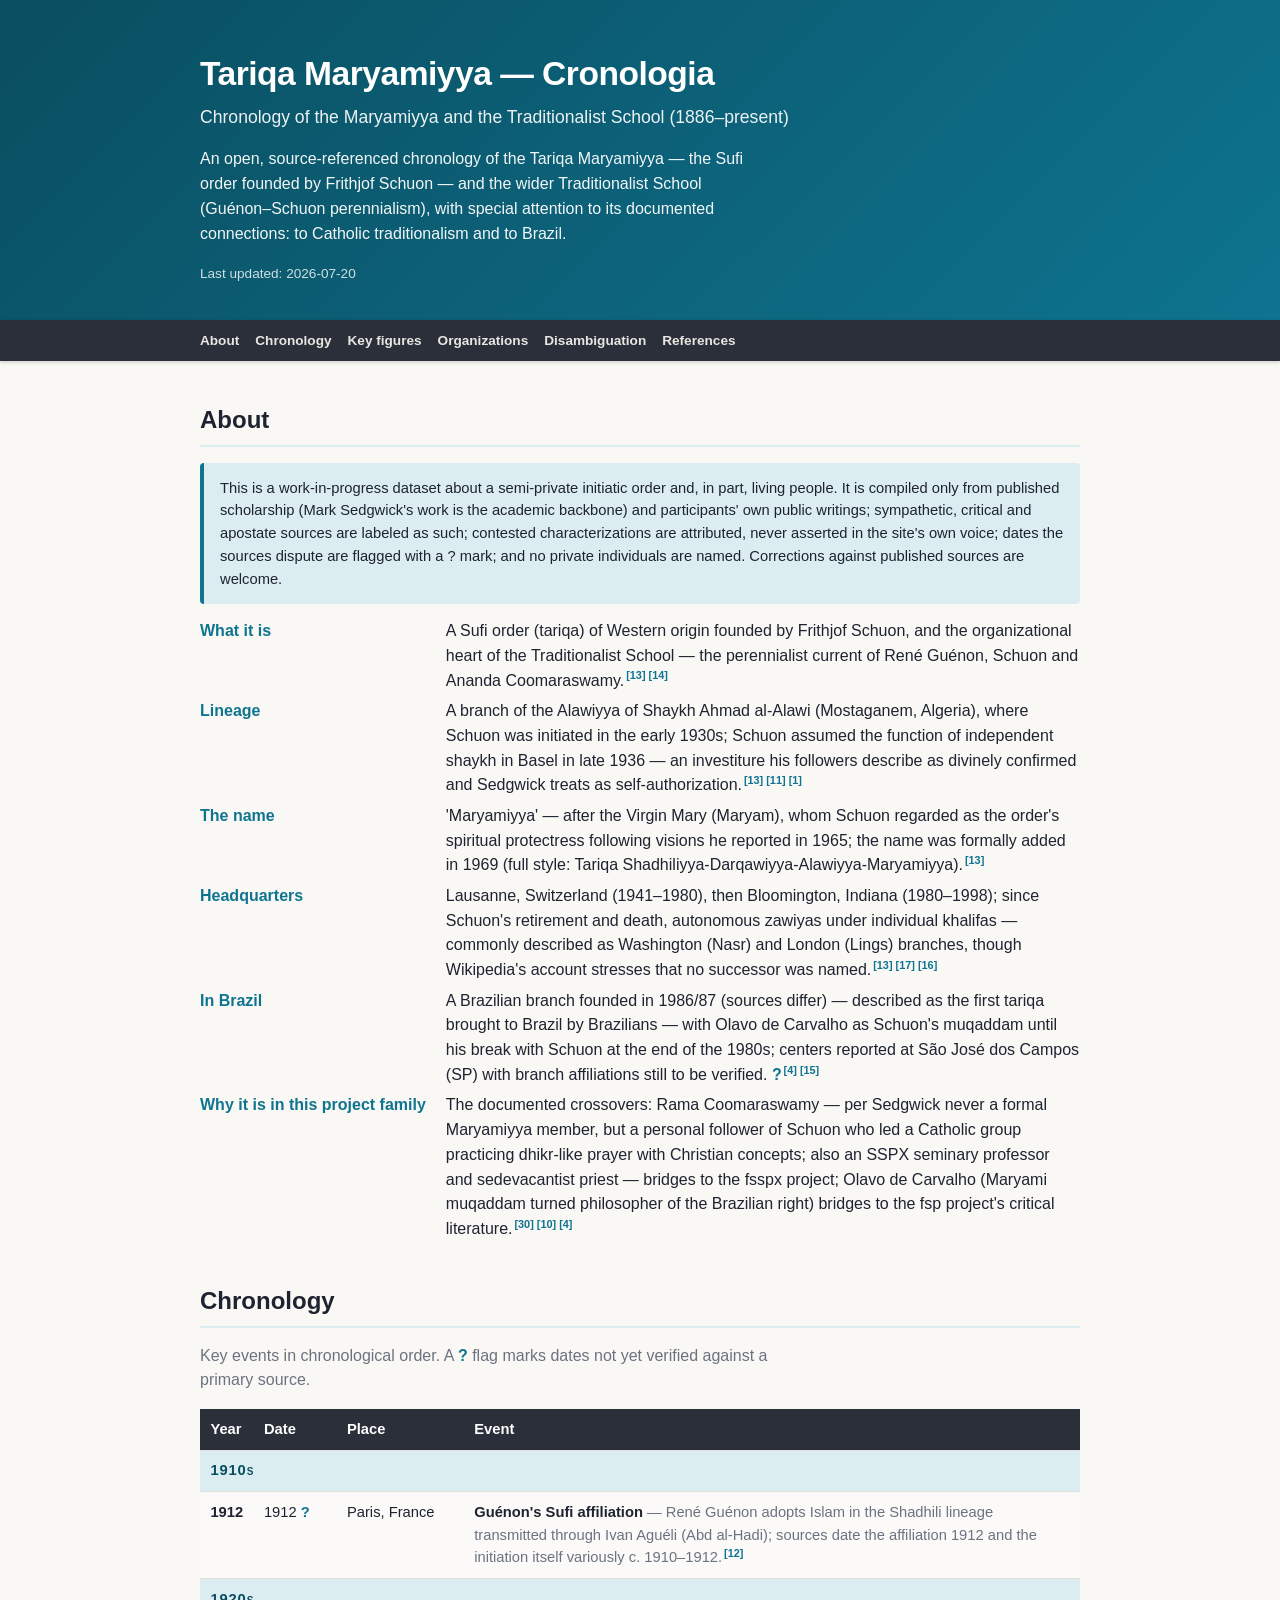
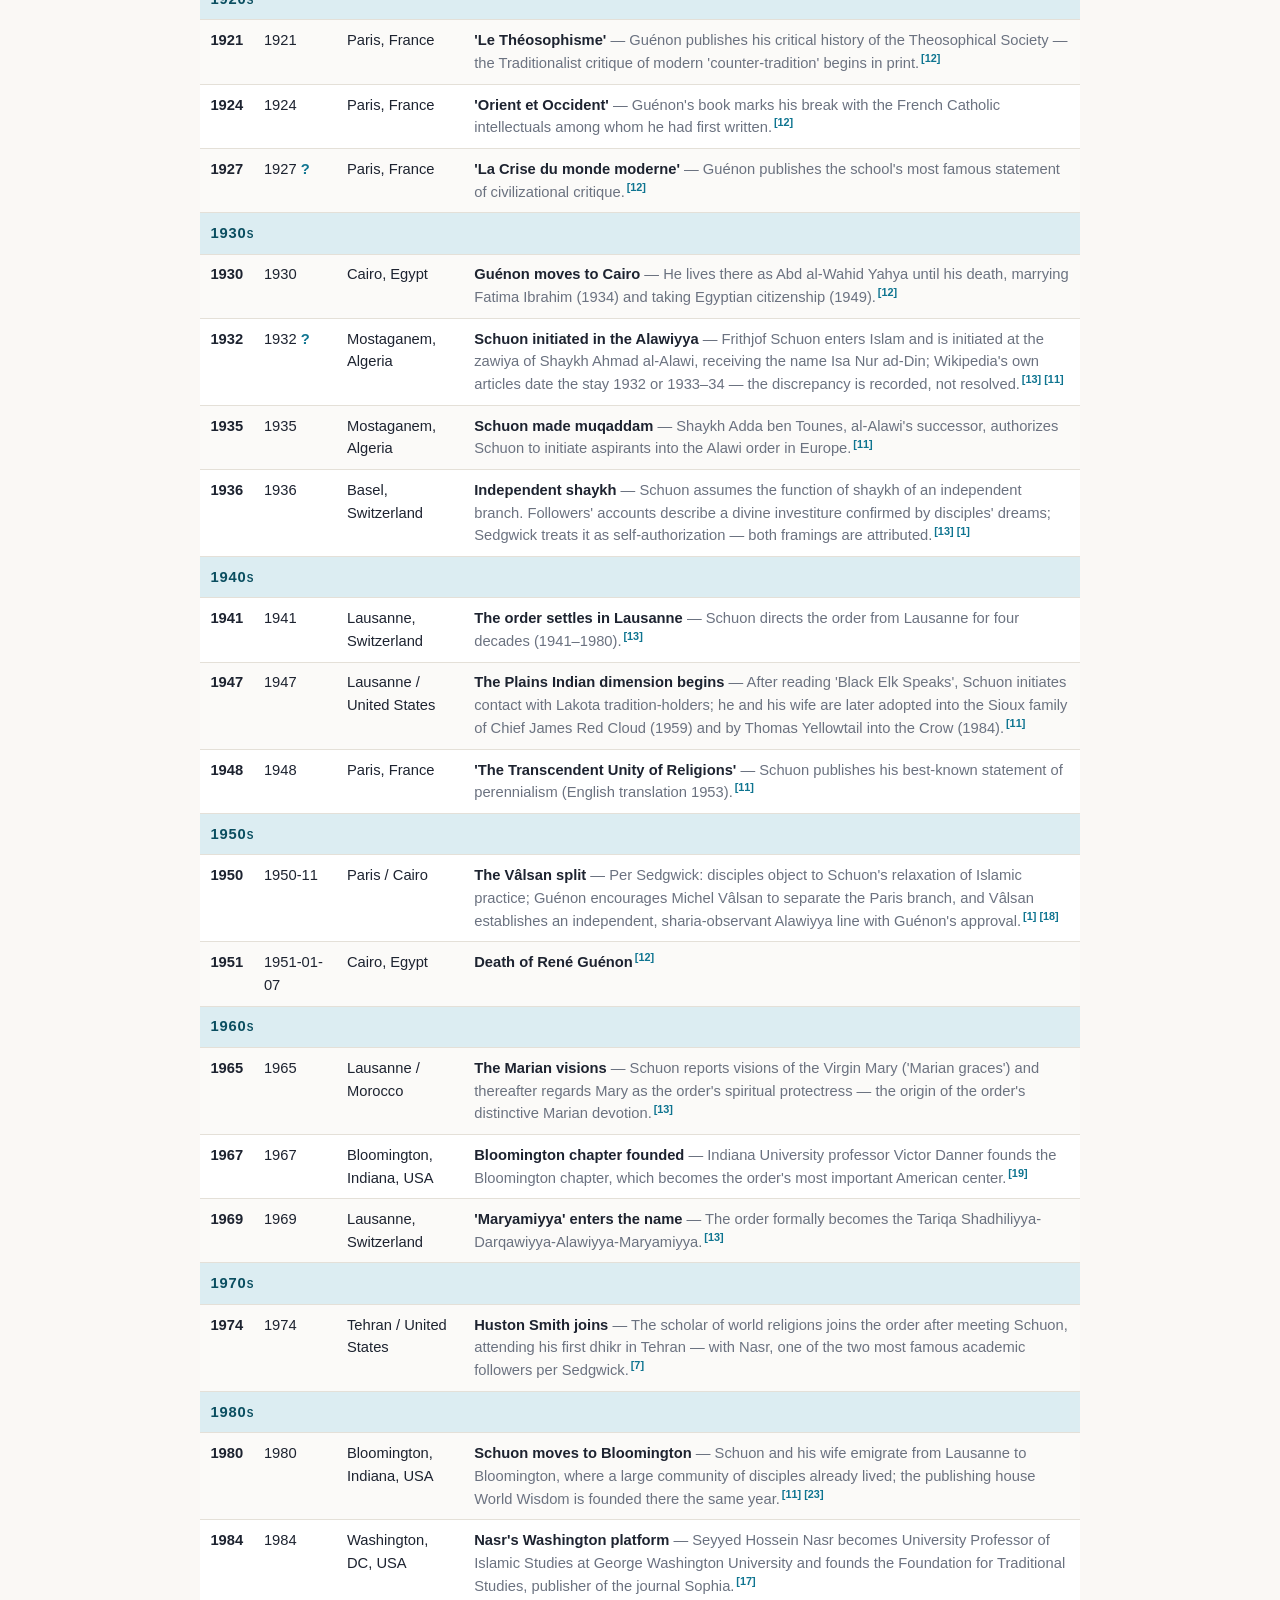
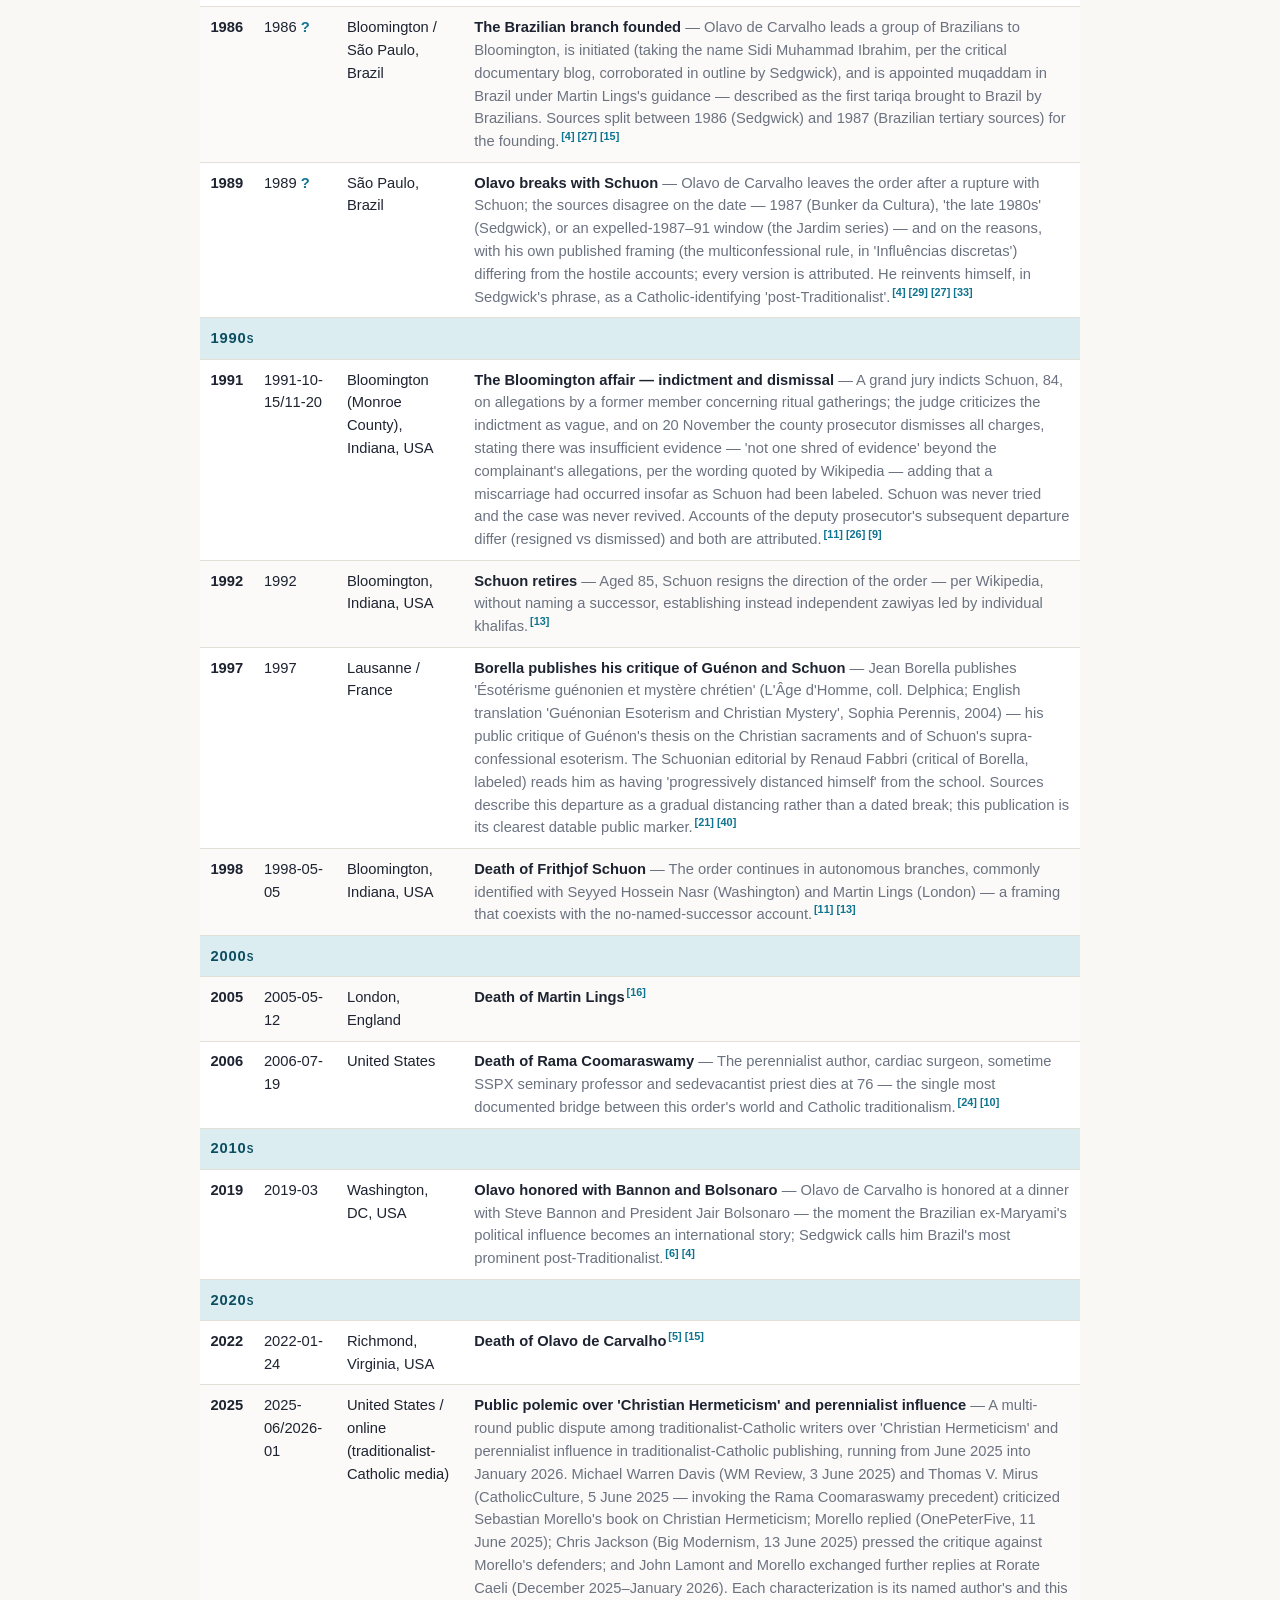
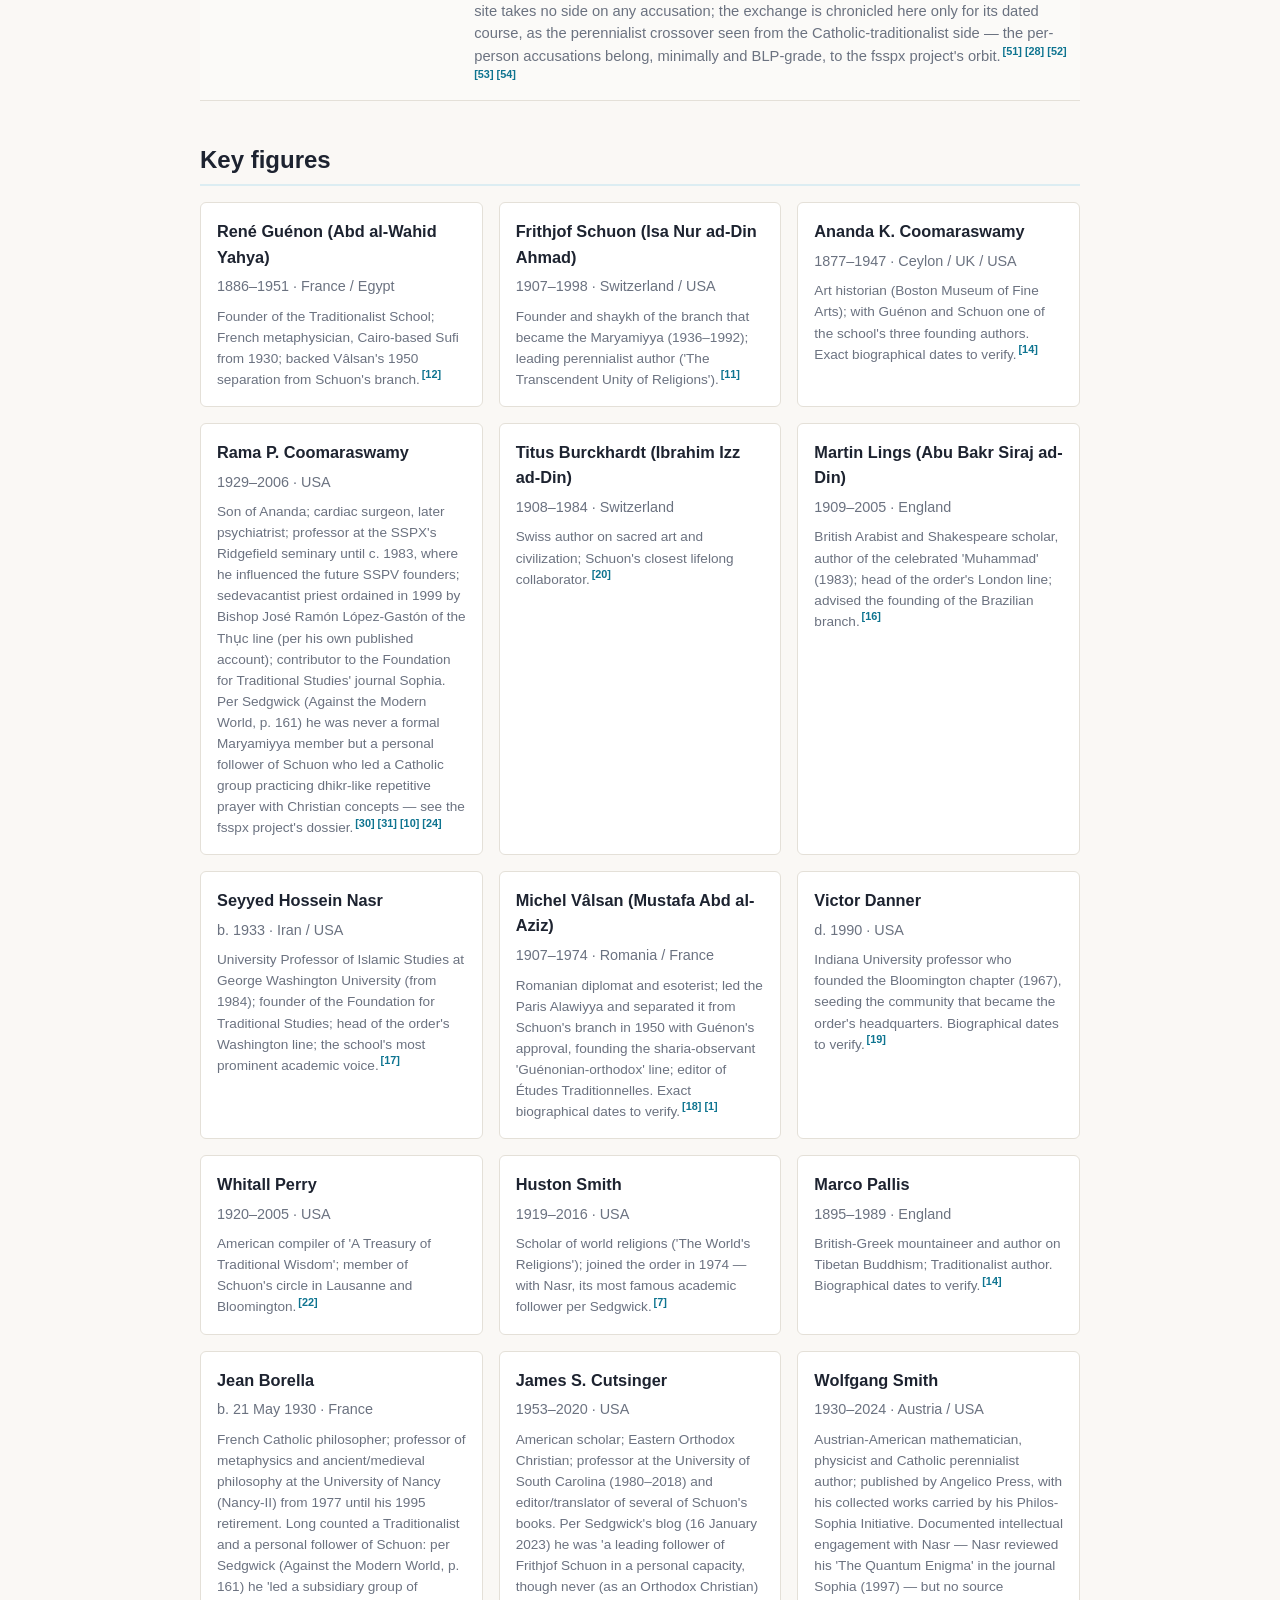
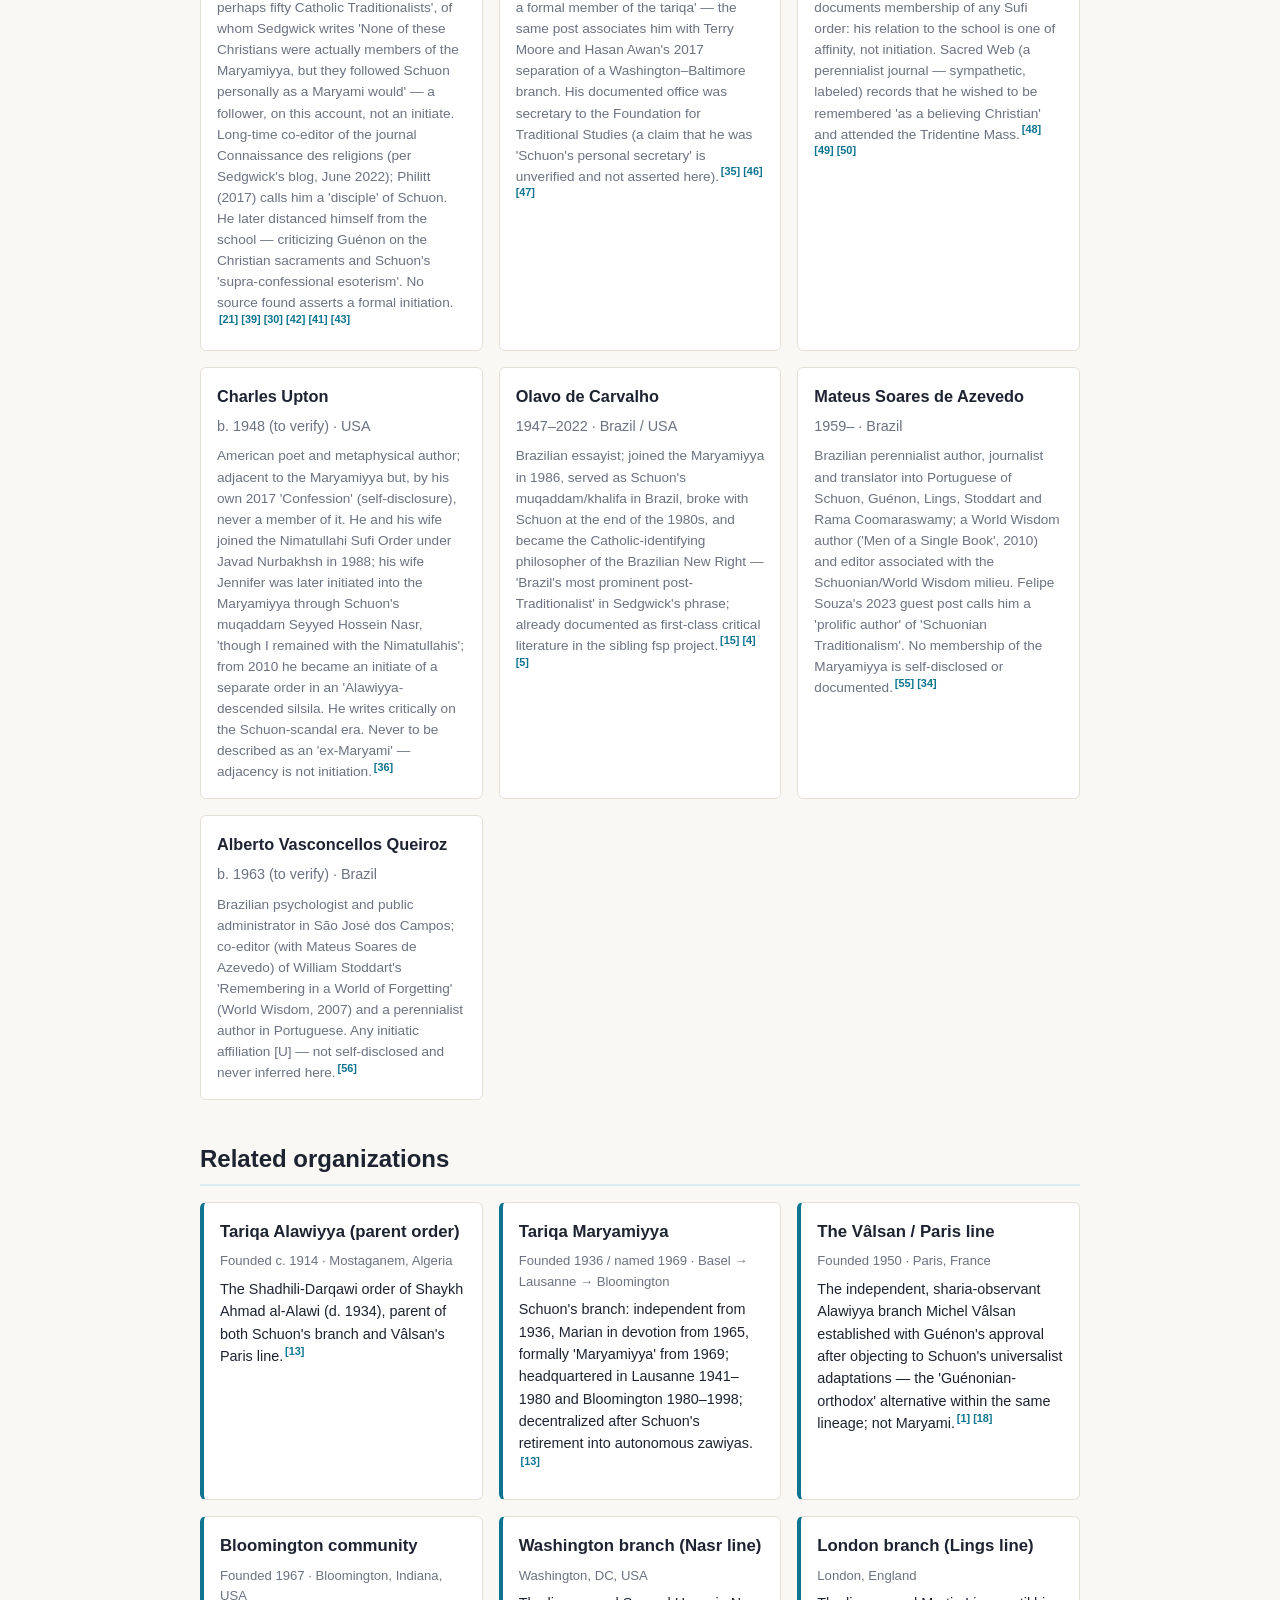
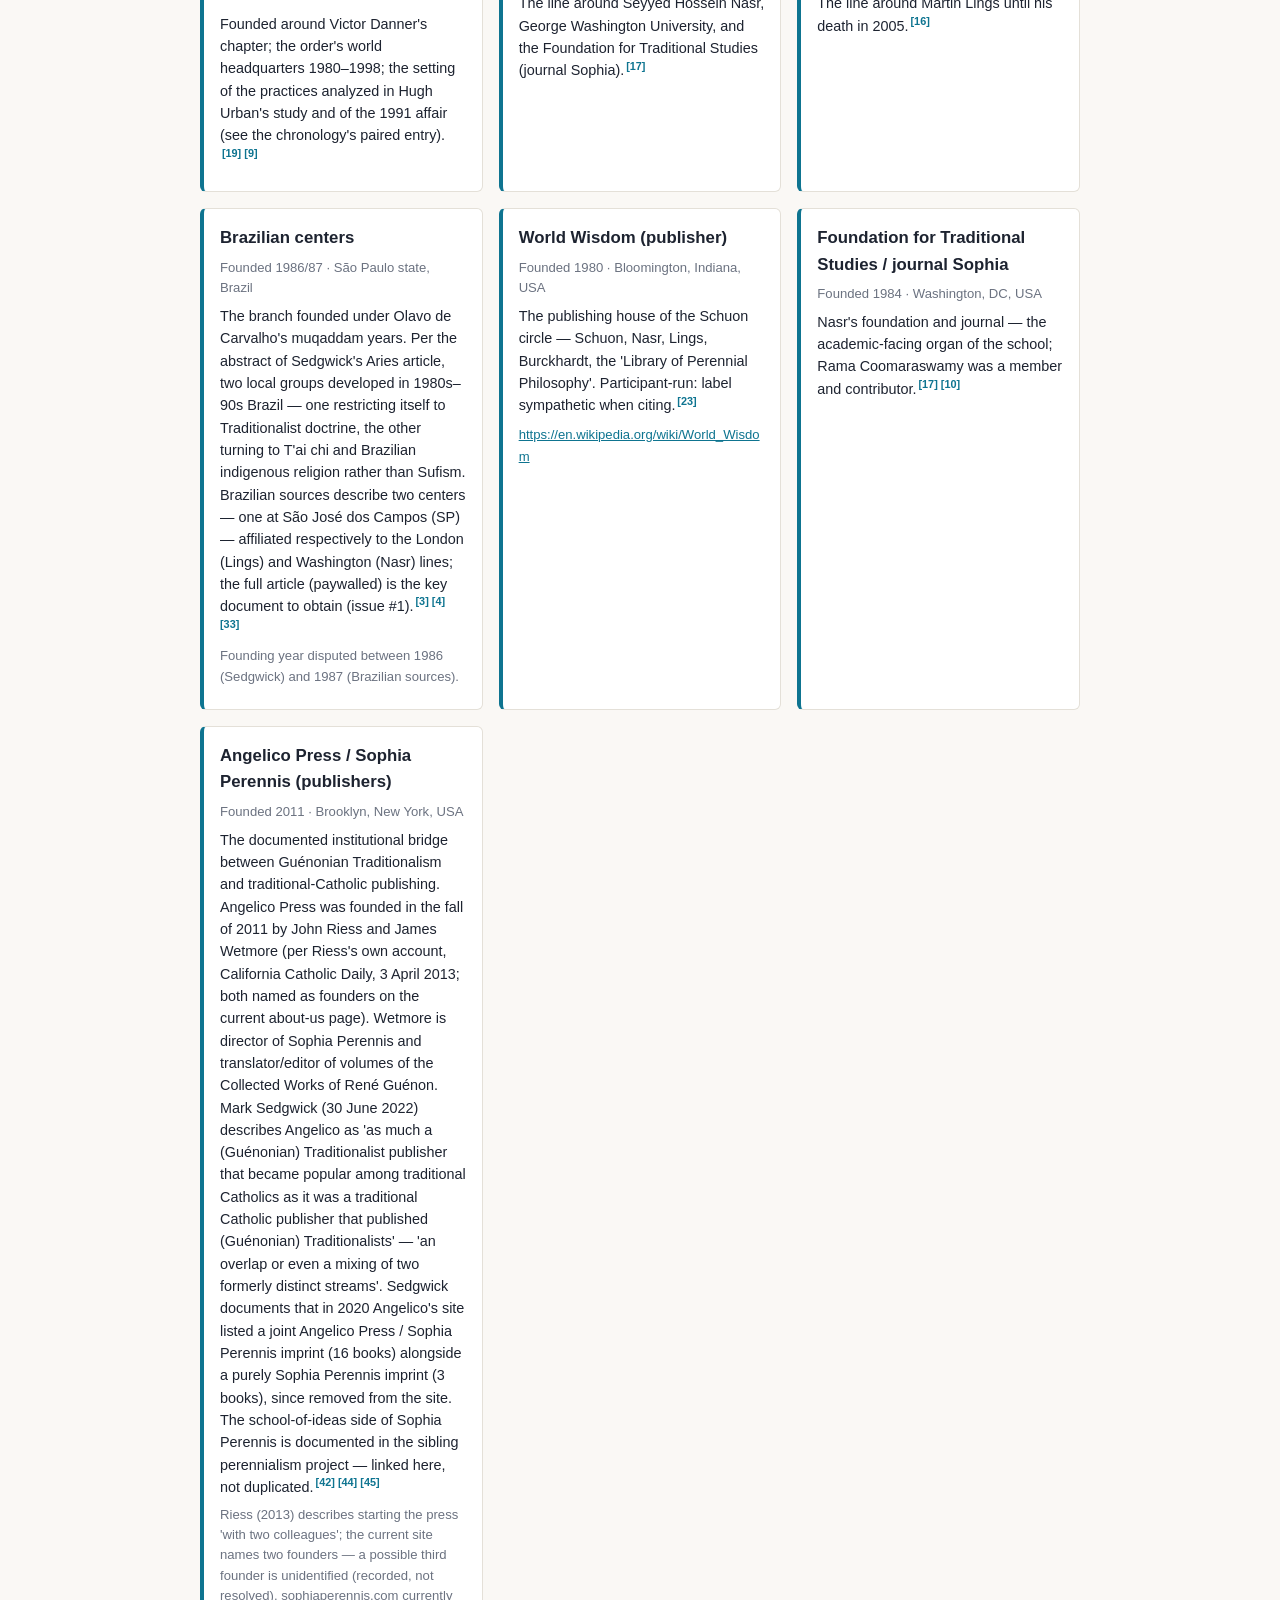
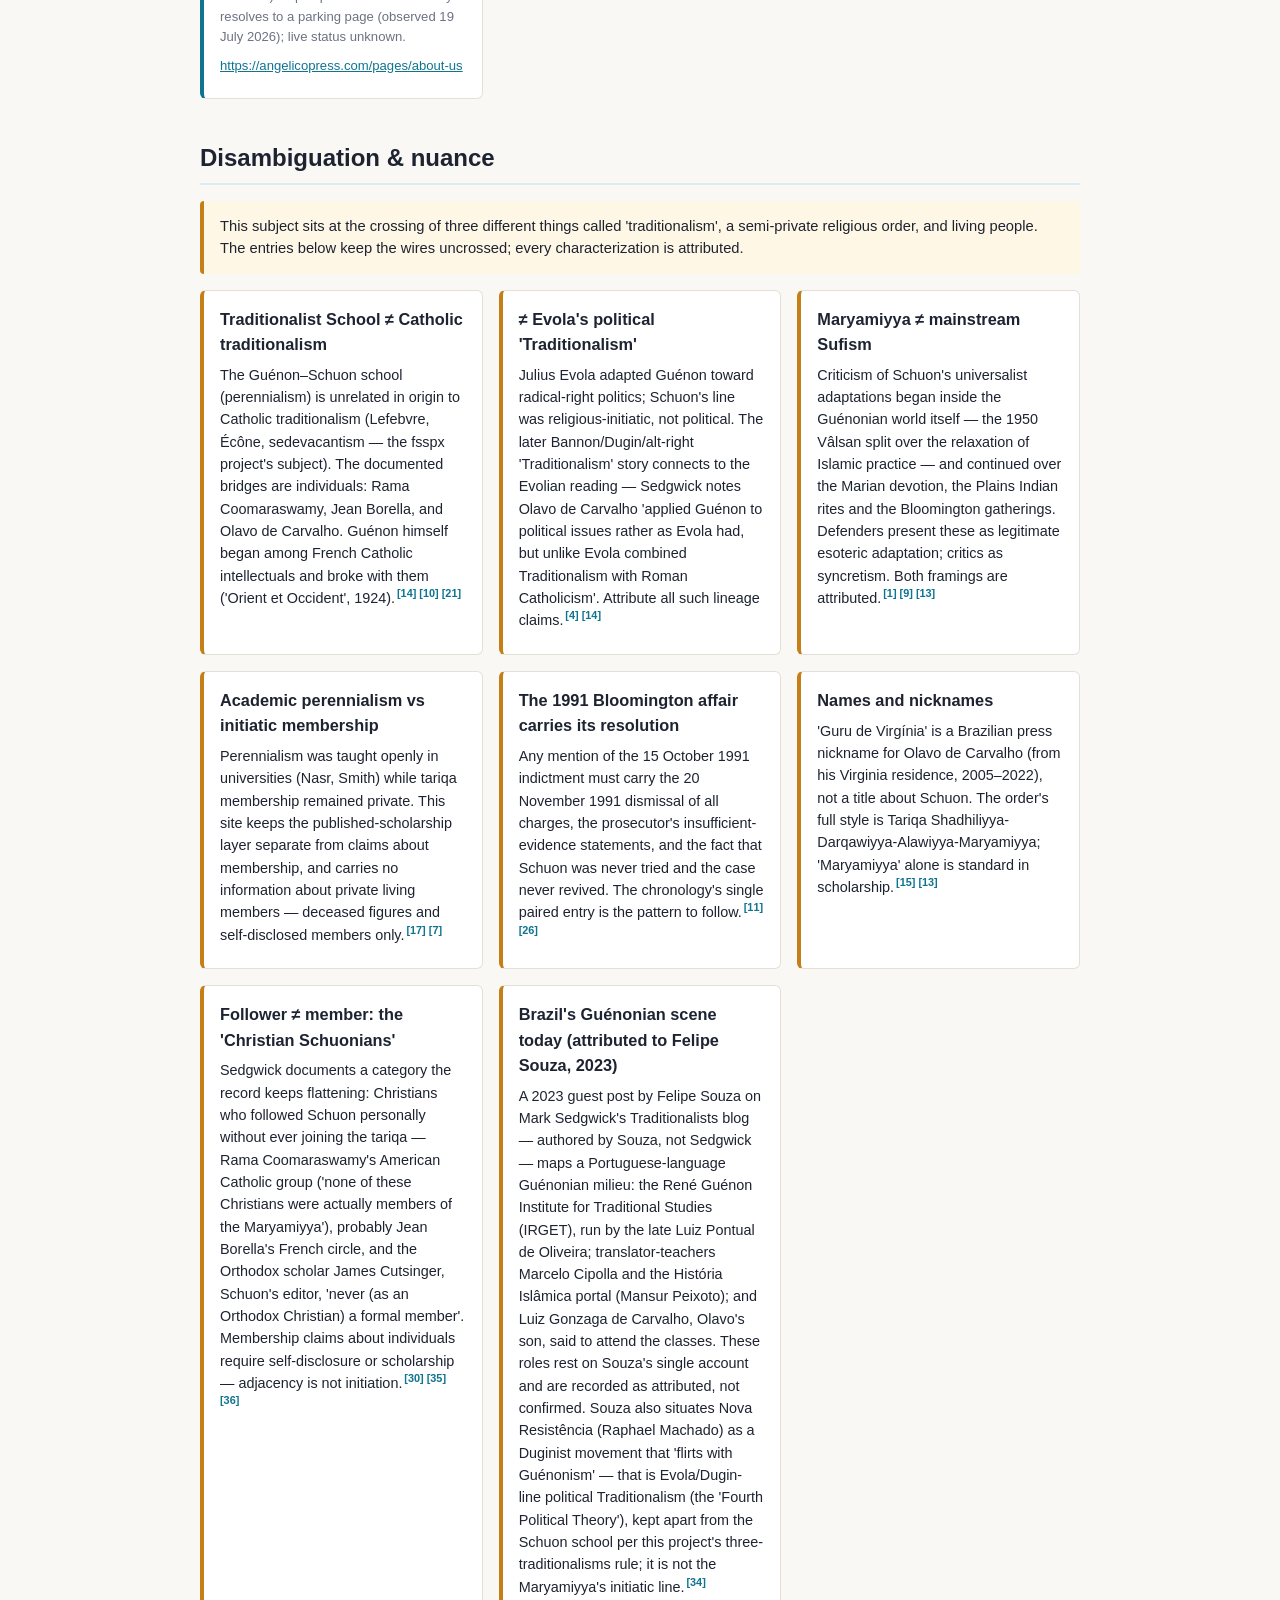
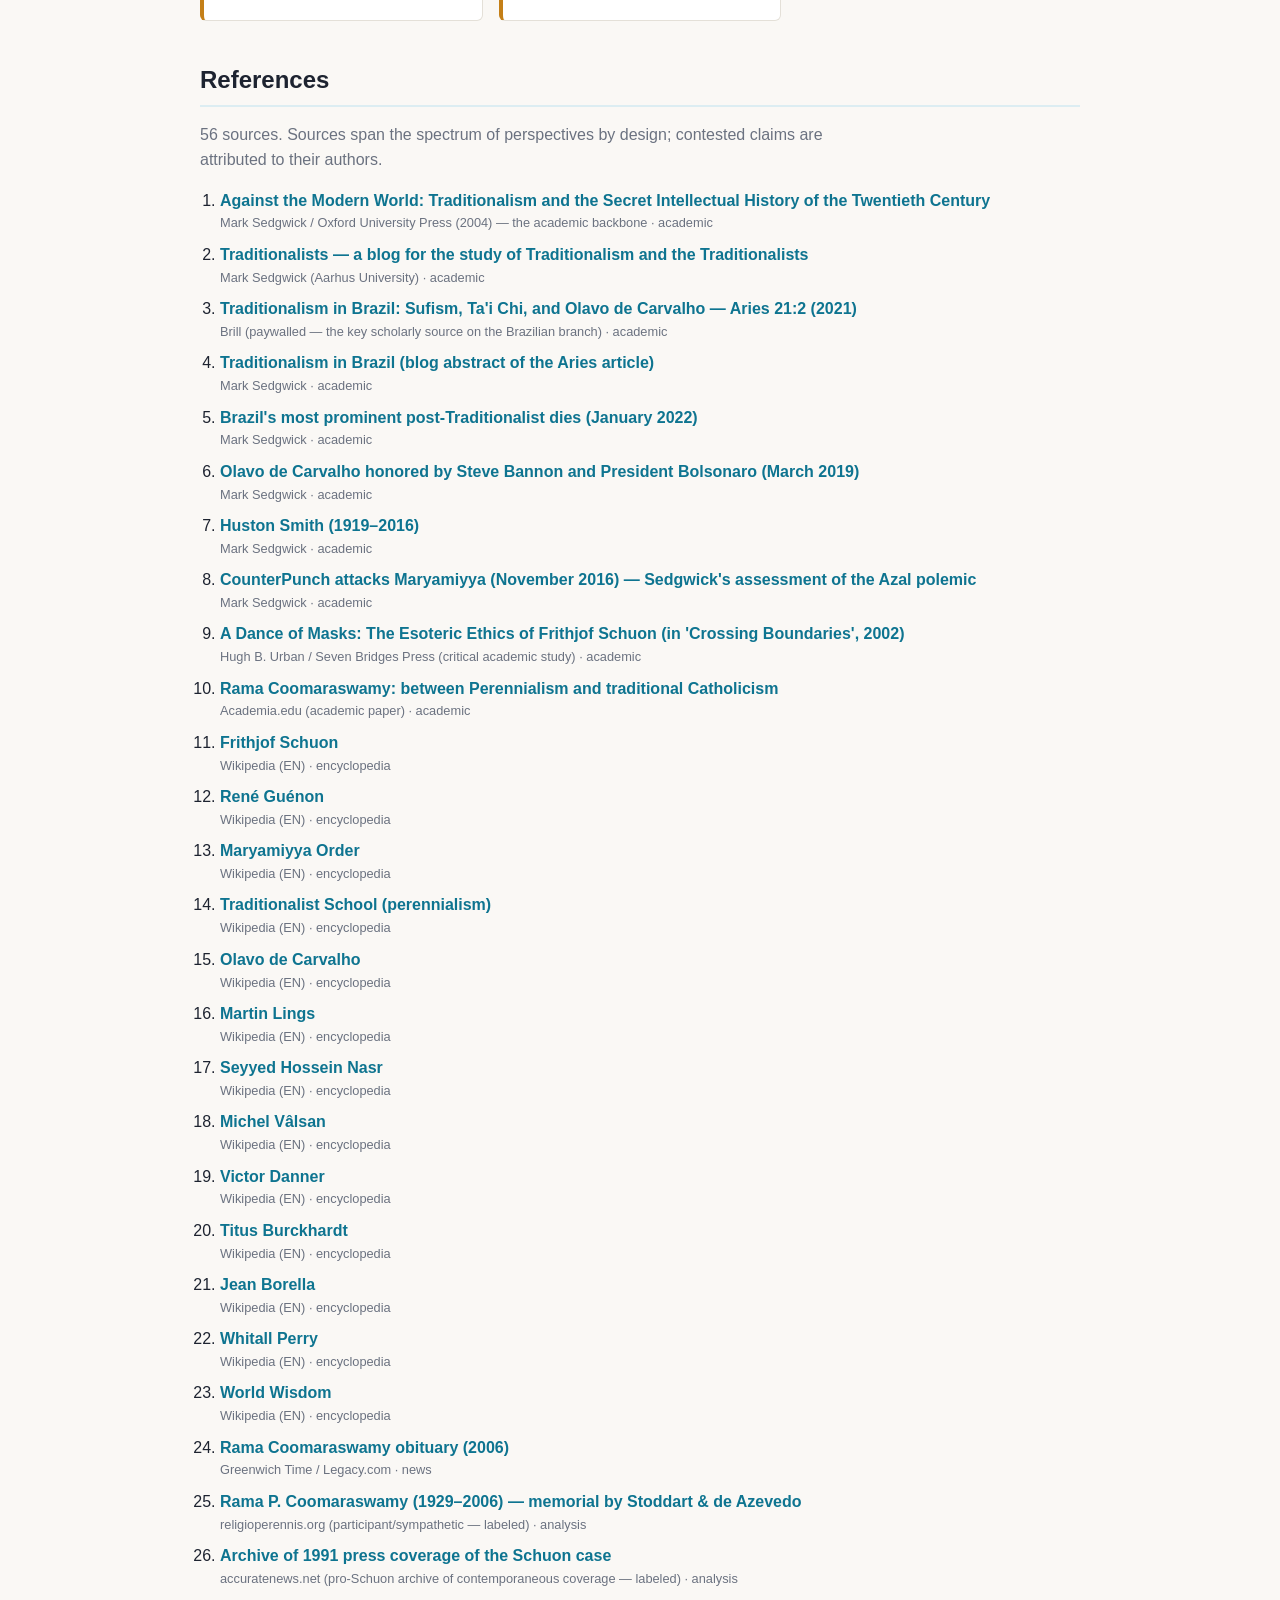
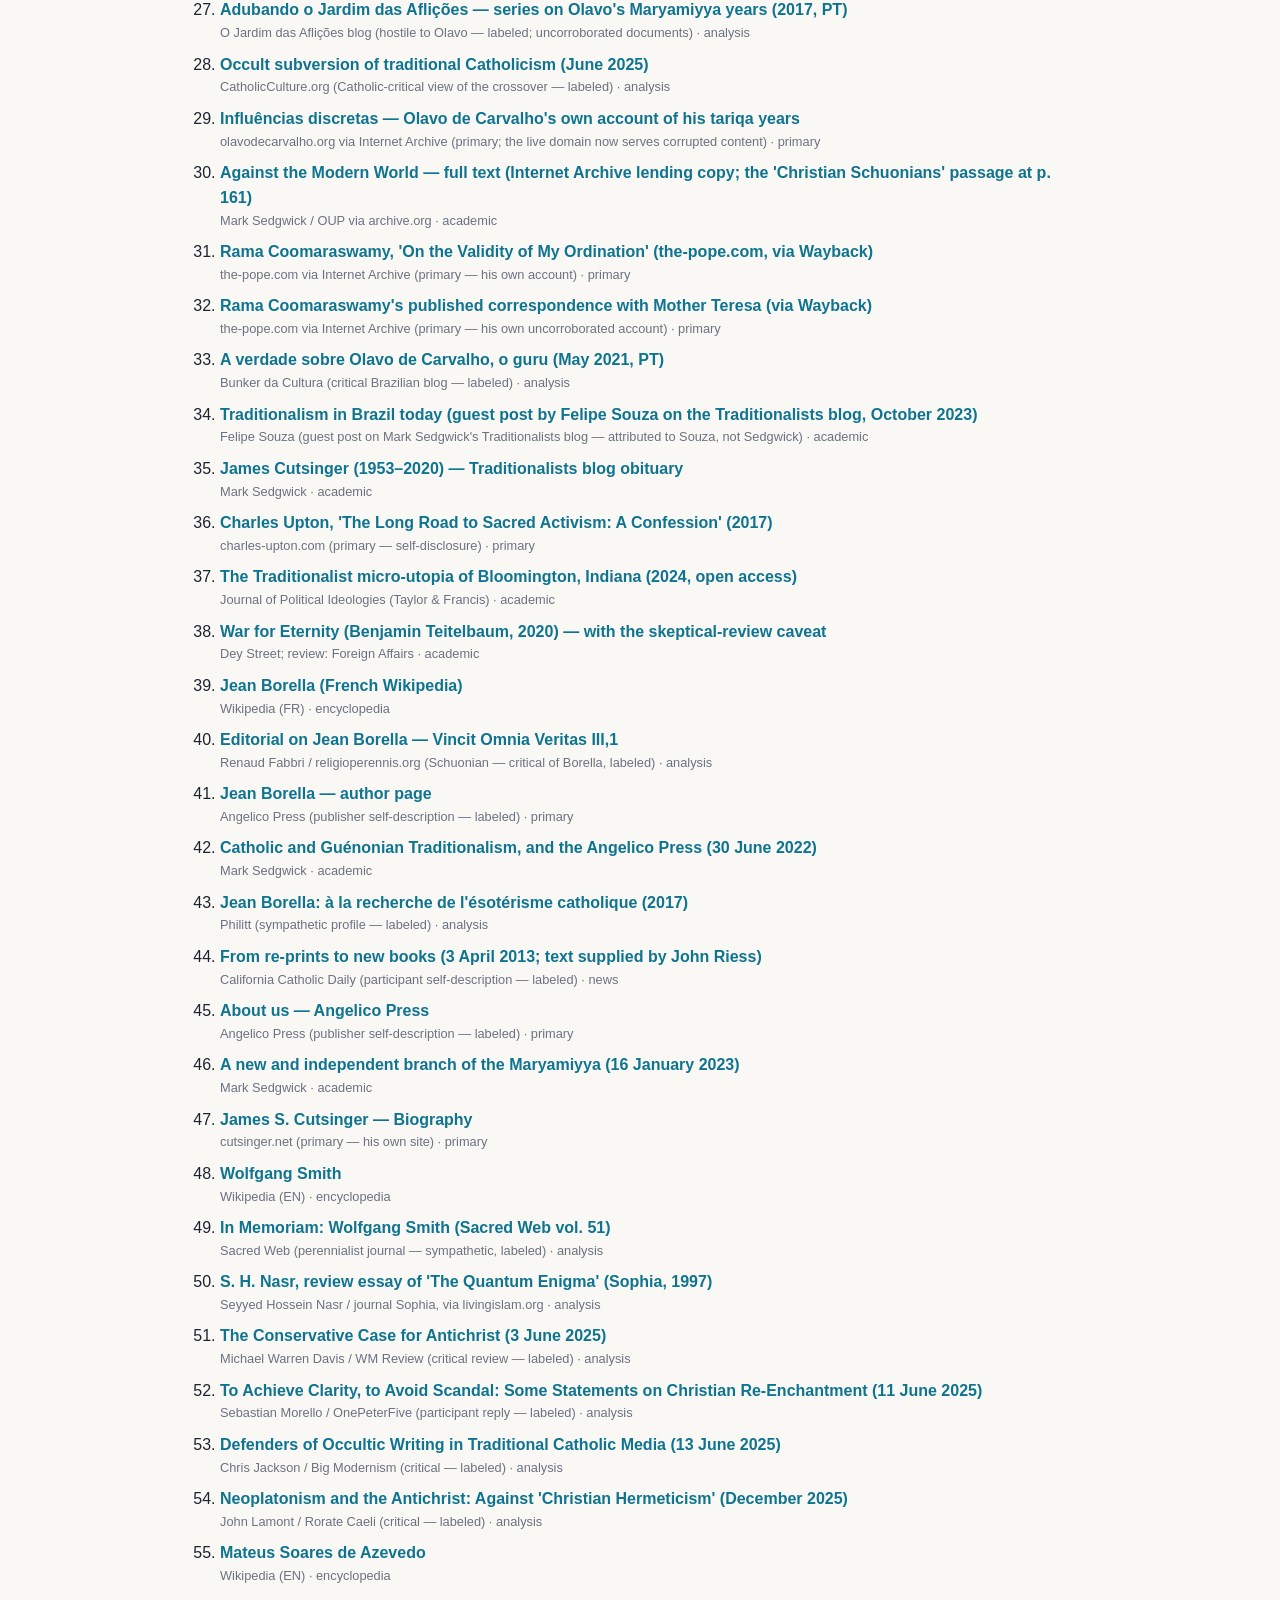
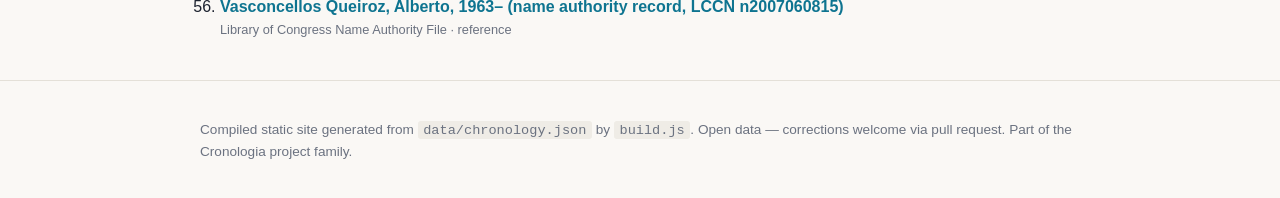
==== docs/index.html @ de5159c0 "Ingest wave-2/3 verified findings: Borella, Angelico bridge, Christian Schuonians, 2025 polemic, Bra" ====
<!DOCTYPE html>
<html lang="en">
<head>
  <meta charset="utf-8">
  <meta name="viewport" content="width=device-width, initial-scale=1">
  <title>Tariqa Maryamiyya — Cronologia</title>
  <meta name="description" content="An open, source-referenced chronology of the Tariqa Maryamiyya — the Sufi order founded by Frithjof Schuon — and the wider Traditionalist School (Guénon–Schuon perennialism), with special attention to its documented connections: to Catholic traditionalism and to Brazil.">
  <!-- Google tag (gtag.js) -->
  <script async src="https://www.googletagmanager.com/gtag/js?id=G-R9LV1QZHVE"></script>
  <script>
    window.dataLayer = window.dataLayer || [];
    function gtag(){dataLayer.push(arguments);}
    gtag('js', new Date());
    gtag('config', 'G-R9LV1QZHVE');
  </script>
  <link rel="stylesheet" href="styles.css">
</head>
<body>
  <header class="site-header">
    <div class="wrap">
      <h1>Tariqa Maryamiyya — Cronologia</h1>
      <p class="subtitle">Chronology of the Maryamiyya and the Traditionalist School (1886–present)</p>
      <p class="lead">An open, source-referenced chronology of the Tariqa Maryamiyya — the Sufi order founded by Frithjof Schuon — and the wider Traditionalist School (Guénon–Schuon perennialism), with special attention to its documented connections: to Catholic traditionalism and to Brazil.</p>
      <p class="updated">Last updated: 2026-07-20</p>
    </div>
  </header>

  <nav class="site-nav">
    <div class="wrap">
      <a href="#about">About</a>
      <a href="#chronology">Chronology</a>
      <a href="#figures">Key figures</a>
      <a href="#organizations">Organizations</a>
      <a href="#disambiguation">Disambiguation</a>
      <a href="#references">References</a>
    </div>
  </nav>

  <main class="wrap">
    <section id="about">
      <h2>About</h2>
      <p class="notice">This is a work-in-progress dataset about a semi-private initiatic order and, in part, living people. It is compiled only from published scholarship (Mark Sedgwick&#39;s work is the academic backbone) and participants&#39; own public writings; sympathetic, critical and apostate sources are labeled as such; contested characterizations are attributed, never asserted in the site&#39;s own voice; dates the sources dispute are flagged with a ? mark; and no private individuals are named. Corrections against published sources are welcome.</p>
      <dl class="facts">
        <dt>What it is</dt>
        <dd>A Sufi order (tariqa) of Western origin founded by Frithjof Schuon, and the organizational heart of the Traditionalist School — the perennialist current of René Guénon, Schuon and Ananda Coomaraswamy.<sup class="cite"><a href="#ref-13" title="Reference 13">[13]</a> <a href="#ref-14" title="Reference 14">[14]</a></sup></dd>
        <dt>Lineage</dt>
        <dd>A branch of the Alawiyya of Shaykh Ahmad al-Alawi (Mostaganem, Algeria), where Schuon was initiated in the early 1930s; Schuon assumed the function of independent shaykh in Basel in late 1936 — an investiture his followers describe as divinely confirmed and Sedgwick treats as self-authorization.<sup class="cite"><a href="#ref-13" title="Reference 13">[13]</a> <a href="#ref-11" title="Reference 11">[11]</a> <a href="#ref-1" title="Reference 1">[1]</a></sup></dd>
        <dt>The name</dt>
        <dd>&#39;Maryamiyya&#39; — after the Virgin Mary (Maryam), whom Schuon regarded as the order&#39;s spiritual protectress following visions he reported in 1965; the name was formally added in 1969 (full style: Tariqa Shadhiliyya-Darqawiyya-Alawiyya-Maryamiyya).<sup class="cite"><a href="#ref-13" title="Reference 13">[13]</a></sup></dd>
        <dt>Headquarters</dt>
        <dd>Lausanne, Switzerland (1941–1980), then Bloomington, Indiana (1980–1998); since Schuon&#39;s retirement and death, autonomous zawiyas under individual khalifas — commonly described as Washington (Nasr) and London (Lings) branches, though Wikipedia&#39;s account stresses that no successor was named.<sup class="cite"><a href="#ref-13" title="Reference 13">[13]</a> <a href="#ref-17" title="Reference 17">[17]</a> <a href="#ref-16" title="Reference 16">[16]</a></sup></dd>
        <dt>In Brazil</dt>
        <dd>A Brazilian branch founded in 1986/87 (sources differ) — described as the first tariqa brought to Brazil by Brazilians — with Olavo de Carvalho as Schuon&#39;s muqaddam until his break with Schuon at the end of the 1980s; centers reported at São José dos Campos (SP) with branch affiliations still to be verified. <span class="flag" title="Not yet verified against a primary source">?</span><sup class="cite"><a href="#ref-4" title="Reference 4">[4]</a> <a href="#ref-15" title="Reference 15">[15]</a></sup></dd>
        <dt>Why it is in this project family</dt>
        <dd>The documented crossovers: Rama Coomaraswamy — per Sedgwick never a formal Maryamiyya member, but a personal follower of Schuon who led a Catholic group practicing dhikr-like prayer with Christian concepts; also an SSPX seminary professor and sedevacantist priest — bridges to the fsspx project; Olavo de Carvalho (Maryami muqaddam turned philosopher of the Brazilian right) bridges to the fsp project&#39;s critical literature.<sup class="cite"><a href="#ref-30" title="Reference 30">[30]</a> <a href="#ref-10" title="Reference 10">[10]</a> <a href="#ref-4" title="Reference 4">[4]</a></sup></dd>
      </dl>
    </section>

    <section id="chronology">
      <h2>Chronology</h2>
      <p class="section-intro">Key events in chronological order. A <span class="flag">?</span> flag marks
      dates not yet verified against a primary source.</p>
      <div class="table-scroll">
      <table class="meetings">
        <thead>
          <tr><th>Year</th><th>Date</th><th>Place</th><th>Event</th></tr>
        </thead>
        <tbody>
        <tr class="decade-row"><th colspan="4">1910s</th></tr>
        <tr>
          <td class="year">1912</td>
          <td>1912 <span class="flag" title="Date not yet verified against a primary source">?</span></td>
          <td>Paris, France</td>
          <td><strong>Guénon&#39;s Sufi affiliation</strong> <span class="muted">— René Guénon adopts Islam in the Shadhili lineage transmitted through Ivan Aguéli (Abd al-Hadi); sources date the affiliation 1912 and the initiation itself variously c. 1910–1912.</span><sup class="cite"><a href="#ref-12" title="Reference 12">[12]</a></sup></td>
        </tr>
        <tr class="decade-row"><th colspan="4">1920s</th></tr>
        <tr>
          <td class="year">1921</td>
          <td>1921</td>
          <td>Paris, France</td>
          <td><strong>&#39;Le Théosophisme&#39;</strong> <span class="muted">— Guénon publishes his critical history of the Theosophical Society — the Traditionalist critique of modern &#39;counter-tradition&#39; begins in print.</span><sup class="cite"><a href="#ref-12" title="Reference 12">[12]</a></sup></td>
        </tr>
        <tr>
          <td class="year">1924</td>
          <td>1924</td>
          <td>Paris, France</td>
          <td><strong>&#39;Orient et Occident&#39;</strong> <span class="muted">— Guénon&#39;s book marks his break with the French Catholic intellectuals among whom he had first written.</span><sup class="cite"><a href="#ref-12" title="Reference 12">[12]</a></sup></td>
        </tr>
        <tr>
          <td class="year">1927</td>
          <td>1927 <span class="flag" title="Date not yet verified against a primary source">?</span></td>
          <td>Paris, France</td>
          <td><strong>&#39;La Crise du monde moderne&#39;</strong> <span class="muted">— Guénon publishes the school&#39;s most famous statement of civilizational critique.</span><sup class="cite"><a href="#ref-12" title="Reference 12">[12]</a></sup></td>
        </tr>
        <tr class="decade-row"><th colspan="4">1930s</th></tr>
        <tr>
          <td class="year">1930</td>
          <td>1930</td>
          <td>Cairo, Egypt</td>
          <td><strong>Guénon moves to Cairo</strong> <span class="muted">— He lives there as Abd al-Wahid Yahya until his death, marrying Fatima Ibrahim (1934) and taking Egyptian citizenship (1949).</span><sup class="cite"><a href="#ref-12" title="Reference 12">[12]</a></sup></td>
        </tr>
        <tr>
          <td class="year">1932</td>
          <td>1932 <span class="flag" title="Date not yet verified against a primary source">?</span></td>
          <td>Mostaganem, Algeria</td>
          <td><strong>Schuon initiated in the Alawiyya</strong> <span class="muted">— Frithjof Schuon enters Islam and is initiated at the zawiya of Shaykh Ahmad al-Alawi, receiving the name Isa Nur ad-Din; Wikipedia&#39;s own articles date the stay 1932 or 1933–34 — the discrepancy is recorded, not resolved.</span><sup class="cite"><a href="#ref-13" title="Reference 13">[13]</a> <a href="#ref-11" title="Reference 11">[11]</a></sup></td>
        </tr>
        <tr>
          <td class="year">1935</td>
          <td>1935</td>
          <td>Mostaganem, Algeria</td>
          <td><strong>Schuon made muqaddam</strong> <span class="muted">— Shaykh Adda ben Tounes, al-Alawi&#39;s successor, authorizes Schuon to initiate aspirants into the Alawi order in Europe.</span><sup class="cite"><a href="#ref-11" title="Reference 11">[11]</a></sup></td>
        </tr>
        <tr>
          <td class="year">1936</td>
          <td>1936</td>
          <td>Basel, Switzerland</td>
          <td><strong>Independent shaykh</strong> <span class="muted">— Schuon assumes the function of shaykh of an independent branch. Followers&#39; accounts describe a divine investiture confirmed by disciples&#39; dreams; Sedgwick treats it as self-authorization — both framings are attributed.</span><sup class="cite"><a href="#ref-13" title="Reference 13">[13]</a> <a href="#ref-1" title="Reference 1">[1]</a></sup></td>
        </tr>
        <tr class="decade-row"><th colspan="4">1940s</th></tr>
        <tr>
          <td class="year">1941</td>
          <td>1941</td>
          <td>Lausanne, Switzerland</td>
          <td><strong>The order settles in Lausanne</strong> <span class="muted">— Schuon directs the order from Lausanne for four decades (1941–1980).</span><sup class="cite"><a href="#ref-13" title="Reference 13">[13]</a></sup></td>
        </tr>
        <tr>
          <td class="year">1947</td>
          <td>1947</td>
          <td>Lausanne / United States</td>
          <td><strong>The Plains Indian dimension begins</strong> <span class="muted">— After reading &#39;Black Elk Speaks&#39;, Schuon initiates contact with Lakota tradition-holders; he and his wife are later adopted into the Sioux family of Chief James Red Cloud (1959) and by Thomas Yellowtail into the Crow (1984).</span><sup class="cite"><a href="#ref-11" title="Reference 11">[11]</a></sup></td>
        </tr>
        <tr>
          <td class="year">1948</td>
          <td>1948</td>
          <td>Paris, France</td>
          <td><strong>&#39;The Transcendent Unity of Religions&#39;</strong> <span class="muted">— Schuon publishes his best-known statement of perennialism (English translation 1953).</span><sup class="cite"><a href="#ref-11" title="Reference 11">[11]</a></sup></td>
        </tr>
        <tr class="decade-row"><th colspan="4">1950s</th></tr>
        <tr>
          <td class="year">1950</td>
          <td>1950-11</td>
          <td>Paris / Cairo</td>
          <td><strong>The Vâlsan split</strong> <span class="muted">— Per Sedgwick: disciples object to Schuon&#39;s relaxation of Islamic practice; Guénon encourages Michel Vâlsan to separate the Paris branch, and Vâlsan establishes an independent, sharia-observant Alawiyya line with Guénon&#39;s approval.</span><sup class="cite"><a href="#ref-1" title="Reference 1">[1]</a> <a href="#ref-18" title="Reference 18">[18]</a></sup></td>
        </tr>
        <tr>
          <td class="year">1951</td>
          <td>1951-01-07</td>
          <td>Cairo, Egypt</td>
          <td><strong>Death of René Guénon</strong><sup class="cite"><a href="#ref-12" title="Reference 12">[12]</a></sup></td>
        </tr>
        <tr class="decade-row"><th colspan="4">1960s</th></tr>
        <tr>
          <td class="year">1965</td>
          <td>1965</td>
          <td>Lausanne / Morocco</td>
          <td><strong>The Marian visions</strong> <span class="muted">— Schuon reports visions of the Virgin Mary (&#39;Marian graces&#39;) and thereafter regards Mary as the order&#39;s spiritual protectress — the origin of the order&#39;s distinctive Marian devotion.</span><sup class="cite"><a href="#ref-13" title="Reference 13">[13]</a></sup></td>
        </tr>
        <tr>
          <td class="year">1967</td>
          <td>1967</td>
          <td>Bloomington, Indiana, USA</td>
          <td><strong>Bloomington chapter founded</strong> <span class="muted">— Indiana University professor Victor Danner founds the Bloomington chapter, which becomes the order&#39;s most important American center.</span><sup class="cite"><a href="#ref-19" title="Reference 19">[19]</a></sup></td>
        </tr>
        <tr>
          <td class="year">1969</td>
          <td>1969</td>
          <td>Lausanne, Switzerland</td>
          <td><strong>&#39;Maryamiyya&#39; enters the name</strong> <span class="muted">— The order formally becomes the Tariqa Shadhiliyya-Darqawiyya-Alawiyya-Maryamiyya.</span><sup class="cite"><a href="#ref-13" title="Reference 13">[13]</a></sup></td>
        </tr>
        <tr class="decade-row"><th colspan="4">1970s</th></tr>
        <tr>
          <td class="year">1974</td>
          <td>1974</td>
          <td>Tehran / United States</td>
          <td><strong>Huston Smith joins</strong> <span class="muted">— The scholar of world religions joins the order after meeting Schuon, attending his first dhikr in Tehran — with Nasr, one of the two most famous academic followers per Sedgwick.</span><sup class="cite"><a href="#ref-7" title="Reference 7">[7]</a></sup></td>
        </tr>
        <tr class="decade-row"><th colspan="4">1980s</th></tr>
        <tr>
          <td class="year">1980</td>
          <td>1980</td>
          <td>Bloomington, Indiana, USA</td>
          <td><strong>Schuon moves to Bloomington</strong> <span class="muted">— Schuon and his wife emigrate from Lausanne to Bloomington, where a large community of disciples already lived; the publishing house World Wisdom is founded there the same year.</span><sup class="cite"><a href="#ref-11" title="Reference 11">[11]</a> <a href="#ref-23" title="Reference 23">[23]</a></sup></td>
        </tr>
        <tr>
          <td class="year">1984</td>
          <td>1984</td>
          <td>Washington, DC, USA</td>
          <td><strong>Nasr&#39;s Washington platform</strong> <span class="muted">— Seyyed Hossein Nasr becomes University Professor of Islamic Studies at George Washington University and founds the Foundation for Traditional Studies, publisher of the journal Sophia.</span><sup class="cite"><a href="#ref-17" title="Reference 17">[17]</a></sup></td>
        </tr>
        <tr>
          <td class="year">1986</td>
          <td>1986 <span class="flag" title="Date not yet verified against a primary source">?</span></td>
          <td>Bloomington / São Paulo, Brazil</td>
          <td><strong>The Brazilian branch founded</strong> <span class="muted">— Olavo de Carvalho leads a group of Brazilians to Bloomington, is initiated (taking the name Sidi Muhammad Ibrahim, per the critical documentary blog, corroborated in outline by Sedgwick), and is appointed muqaddam in Brazil under Martin Lings&#39;s guidance — described as the first tariqa brought to Brazil by Brazilians. Sources split between 1986 (Sedgwick) and 1987 (Brazilian tertiary sources) for the founding.</span><sup class="cite"><a href="#ref-4" title="Reference 4">[4]</a> <a href="#ref-27" title="Reference 27">[27]</a> <a href="#ref-15" title="Reference 15">[15]</a></sup></td>
        </tr>
        <tr>
          <td class="year">1989</td>
          <td>1989 <span class="flag" title="Date not yet verified against a primary source">?</span></td>
          <td>São Paulo, Brazil</td>
          <td><strong>Olavo breaks with Schuon</strong> <span class="muted">— Olavo de Carvalho leaves the order after a rupture with Schuon; the sources disagree on the date — 1987 (Bunker da Cultura), &#39;the late 1980s&#39; (Sedgwick), or an expelled-1987–91 window (the Jardim series) — and on the reasons, with his own published framing (the multiconfessional rule, in &#39;Influências discretas&#39;) differing from the hostile accounts; every version is attributed. He reinvents himself, in Sedgwick&#39;s phrase, as a Catholic-identifying &#39;post-Traditionalist&#39;.</span><sup class="cite"><a href="#ref-4" title="Reference 4">[4]</a> <a href="#ref-29" title="Reference 29">[29]</a> <a href="#ref-27" title="Reference 27">[27]</a> <a href="#ref-33" title="Reference 33">[33]</a></sup></td>
        </tr>
        <tr class="decade-row"><th colspan="4">1990s</th></tr>
        <tr>
          <td class="year">1991</td>
          <td>1991-10-15/11-20</td>
          <td>Bloomington (Monroe County), Indiana, USA</td>
          <td><strong>The Bloomington affair — indictment and dismissal</strong> <span class="muted">— A grand jury indicts Schuon, 84, on allegations by a former member concerning ritual gatherings; the judge criticizes the indictment as vague, and on 20 November the county prosecutor dismisses all charges, stating there was insufficient evidence — &#39;not one shred of evidence&#39; beyond the complainant&#39;s allegations, per the wording quoted by Wikipedia — adding that a miscarriage had occurred insofar as Schuon had been labeled. Schuon was never tried and the case was never revived. Accounts of the deputy prosecutor&#39;s subsequent departure differ (resigned vs dismissed) and both are attributed.</span><sup class="cite"><a href="#ref-11" title="Reference 11">[11]</a> <a href="#ref-26" title="Reference 26">[26]</a> <a href="#ref-9" title="Reference 9">[9]</a></sup></td>
        </tr>
        <tr>
          <td class="year">1992</td>
          <td>1992</td>
          <td>Bloomington, Indiana, USA</td>
          <td><strong>Schuon retires</strong> <span class="muted">— Aged 85, Schuon resigns the direction of the order — per Wikipedia, without naming a successor, establishing instead independent zawiyas led by individual khalifas.</span><sup class="cite"><a href="#ref-13" title="Reference 13">[13]</a></sup></td>
        </tr>
        <tr>
          <td class="year">1997</td>
          <td>1997</td>
          <td>Lausanne / France</td>
          <td><strong>Borella publishes his critique of Guénon and Schuon</strong> <span class="muted">— Jean Borella publishes &#39;Ésotérisme guénonien et mystère chrétien&#39; (L&#39;Âge d&#39;Homme, coll. Delphica; English translation &#39;Guénonian Esoterism and Christian Mystery&#39;, Sophia Perennis, 2004) — his public critique of Guénon&#39;s thesis on the Christian sacraments and of Schuon&#39;s supra-confessional esoterism. The Schuonian editorial by Renaud Fabbri (critical of Borella, labeled) reads him as having &#39;progressively distanced himself&#39; from the school. Sources describe this departure as a gradual distancing rather than a dated break; this publication is its clearest datable public marker.</span><sup class="cite"><a href="#ref-21" title="Reference 21">[21]</a> <a href="#ref-40" title="Reference 40">[40]</a></sup></td>
        </tr>
        <tr>
          <td class="year">1998</td>
          <td>1998-05-05</td>
          <td>Bloomington, Indiana, USA</td>
          <td><strong>Death of Frithjof Schuon</strong> <span class="muted">— The order continues in autonomous branches, commonly identified with Seyyed Hossein Nasr (Washington) and Martin Lings (London) — a framing that coexists with the no-named-successor account.</span><sup class="cite"><a href="#ref-11" title="Reference 11">[11]</a> <a href="#ref-13" title="Reference 13">[13]</a></sup></td>
        </tr>
        <tr class="decade-row"><th colspan="4">2000s</th></tr>
        <tr>
          <td class="year">2005</td>
          <td>2005-05-12</td>
          <td>London, England</td>
          <td><strong>Death of Martin Lings</strong><sup class="cite"><a href="#ref-16" title="Reference 16">[16]</a></sup></td>
        </tr>
        <tr>
          <td class="year">2006</td>
          <td>2006-07-19</td>
          <td>United States</td>
          <td><strong>Death of Rama Coomaraswamy</strong> <span class="muted">— The perennialist author, cardiac surgeon, sometime SSPX seminary professor and sedevacantist priest dies at 76 — the single most documented bridge between this order&#39;s world and Catholic traditionalism.</span><sup class="cite"><a href="#ref-24" title="Reference 24">[24]</a> <a href="#ref-10" title="Reference 10">[10]</a></sup></td>
        </tr>
        <tr class="decade-row"><th colspan="4">2010s</th></tr>
        <tr>
          <td class="year">2019</td>
          <td>2019-03</td>
          <td>Washington, DC, USA</td>
          <td><strong>Olavo honored with Bannon and Bolsonaro</strong> <span class="muted">— Olavo de Carvalho is honored at a dinner with Steve Bannon and President Jair Bolsonaro — the moment the Brazilian ex-Maryami&#39;s political influence becomes an international story; Sedgwick calls him Brazil&#39;s most prominent post-Traditionalist.</span><sup class="cite"><a href="#ref-6" title="Reference 6">[6]</a> <a href="#ref-4" title="Reference 4">[4]</a></sup></td>
        </tr>
        <tr class="decade-row"><th colspan="4">2020s</th></tr>
        <tr>
          <td class="year">2022</td>
          <td>2022-01-24</td>
          <td>Richmond, Virginia, USA</td>
          <td><strong>Death of Olavo de Carvalho</strong><sup class="cite"><a href="#ref-5" title="Reference 5">[5]</a> <a href="#ref-15" title="Reference 15">[15]</a></sup></td>
        </tr>
        <tr>
          <td class="year">2025</td>
          <td>2025-06/2026-01</td>
          <td>United States / online (traditionalist-Catholic media)</td>
          <td><strong>Public polemic over &#39;Christian Hermeticism&#39; and perennialist influence</strong> <span class="muted">— A multi-round public dispute among traditionalist-Catholic writers over &#39;Christian Hermeticism&#39; and perennialist influence in traditionalist-Catholic publishing, running from June 2025 into January 2026. Michael Warren Davis (WM Review, 3 June 2025) and Thomas V. Mirus (CatholicCulture, 5 June 2025 — invoking the Rama Coomaraswamy precedent) criticized Sebastian Morello&#39;s book on Christian Hermeticism; Morello replied (OnePeterFive, 11 June 2025); Chris Jackson (Big Modernism, 13 June 2025) pressed the critique against Morello&#39;s defenders; and John Lamont and Morello exchanged further replies at Rorate Caeli (December 2025–January 2026). Each characterization is its named author&#39;s and this site takes no side on any accusation; the exchange is chronicled here only for its dated course, as the perennialist crossover seen from the Catholic-traditionalist side — the per-person accusations belong, minimally and BLP-grade, to the fsspx project&#39;s orbit.</span><sup class="cite"><a href="#ref-51" title="Reference 51">[51]</a> <a href="#ref-28" title="Reference 28">[28]</a> <a href="#ref-52" title="Reference 52">[52]</a> <a href="#ref-53" title="Reference 53">[53]</a> <a href="#ref-54" title="Reference 54">[54]</a></sup></td>
        </tr>
        </tbody>
      </table>
      </div>
    </section>

    <section id="figures">
      <h2>Key figures</h2>
      <div class="party-grid">
      <div class="party-card">
        <h3>René Guénon (Abd al-Wahid Yahya)</h3>
        <p class="country">1886–1951 · France / Egypt</p>
        <p class="figures">Founder of the Traditionalist School; French metaphysician, Cairo-based Sufi from 1930; backed Vâlsan&#39;s 1950 separation from Schuon&#39;s branch.<sup class="cite"><a href="#ref-12" title="Reference 12">[12]</a></sup></p>
        
      </div>
      <div class="party-card">
        <h3>Frithjof Schuon (Isa Nur ad-Din Ahmad)</h3>
        <p class="country">1907–1998 · Switzerland / USA</p>
        <p class="figures">Founder and shaykh of the branch that became the Maryamiyya (1936–1992); leading perennialist author (&#39;The Transcendent Unity of Religions&#39;).<sup class="cite"><a href="#ref-11" title="Reference 11">[11]</a></sup></p>
        
      </div>
      <div class="party-card">
        <h3>Ananda K. Coomaraswamy</h3>
        <p class="country">1877–1947 · Ceylon / UK / USA</p>
        <p class="figures">Art historian (Boston Museum of Fine Arts); with Guénon and Schuon one of the school&#39;s three founding authors. Exact biographical dates to verify.<sup class="cite"><a href="#ref-14" title="Reference 14">[14]</a></sup></p>
        
      </div>
      <div class="party-card">
        <h3>Rama P. Coomaraswamy</h3>
        <p class="country">1929–2006 · USA</p>
        <p class="figures">Son of Ananda; cardiac surgeon, later psychiatrist; professor at the SSPX&#39;s Ridgefield seminary until c. 1983, where he influenced the future SSPV founders; sedevacantist priest ordained in 1999 by Bishop José Ramón López-Gastón of the Thục line (per his own published account); contributor to the Foundation for Traditional Studies&#39; journal Sophia. Per Sedgwick (Against the Modern World, p. 161) he was never a formal Maryamiyya member but a personal follower of Schuon who led a Catholic group practicing dhikr-like repetitive prayer with Christian concepts — see the fsspx project&#39;s dossier.<sup class="cite"><a href="#ref-30" title="Reference 30">[30]</a> <a href="#ref-31" title="Reference 31">[31]</a> <a href="#ref-10" title="Reference 10">[10]</a> <a href="#ref-24" title="Reference 24">[24]</a></sup></p>
        
      </div>
      <div class="party-card">
        <h3>Titus Burckhardt (Ibrahim Izz ad-Din)</h3>
        <p class="country">1908–1984 · Switzerland</p>
        <p class="figures">Swiss author on sacred art and civilization; Schuon&#39;s closest lifelong collaborator.<sup class="cite"><a href="#ref-20" title="Reference 20">[20]</a></sup></p>
        
      </div>
      <div class="party-card">
        <h3>Martin Lings (Abu Bakr Siraj ad-Din)</h3>
        <p class="country">1909–2005 · England</p>
        <p class="figures">British Arabist and Shakespeare scholar, author of the celebrated &#39;Muhammad&#39; (1983); head of the order&#39;s London line; advised the founding of the Brazilian branch.<sup class="cite"><a href="#ref-16" title="Reference 16">[16]</a></sup></p>
        
      </div>
      <div class="party-card">
        <h3>Seyyed Hossein Nasr</h3>
        <p class="country">b. 1933 · Iran / USA</p>
        <p class="figures">University Professor of Islamic Studies at George Washington University (from 1984); founder of the Foundation for Traditional Studies; head of the order&#39;s Washington line; the school&#39;s most prominent academic voice.<sup class="cite"><a href="#ref-17" title="Reference 17">[17]</a></sup></p>
        
      </div>
      <div class="party-card">
        <h3>Michel Vâlsan (Mustafa Abd al-Aziz)</h3>
        <p class="country">1907–1974 · Romania / France</p>
        <p class="figures">Romanian diplomat and esoterist; led the Paris Alawiyya and separated it from Schuon&#39;s branch in 1950 with Guénon&#39;s approval, founding the sharia-observant &#39;Guénonian-orthodox&#39; line; editor of Études Traditionnelles. Exact biographical dates to verify.<sup class="cite"><a href="#ref-18" title="Reference 18">[18]</a> <a href="#ref-1" title="Reference 1">[1]</a></sup></p>
        
      </div>
      <div class="party-card">
        <h3>Victor Danner</h3>
        <p class="country">d. 1990 · USA</p>
        <p class="figures">Indiana University professor who founded the Bloomington chapter (1967), seeding the community that became the order&#39;s headquarters. Biographical dates to verify.<sup class="cite"><a href="#ref-19" title="Reference 19">[19]</a></sup></p>
        
      </div>
      <div class="party-card">
        <h3>Whitall Perry</h3>
        <p class="country">1920–2005 · USA</p>
        <p class="figures">American compiler of &#39;A Treasury of Traditional Wisdom&#39;; member of Schuon&#39;s circle in Lausanne and Bloomington.<sup class="cite"><a href="#ref-22" title="Reference 22">[22]</a></sup></p>
        
      </div>
      <div class="party-card">
        <h3>Huston Smith</h3>
        <p class="country">1919–2016 · USA</p>
        <p class="figures">Scholar of world religions (&#39;The World&#39;s Religions&#39;); joined the order in 1974 — with Nasr, its most famous academic follower per Sedgwick.<sup class="cite"><a href="#ref-7" title="Reference 7">[7]</a></sup></p>
        
      </div>
      <div class="party-card">
        <h3>Marco Pallis</h3>
        <p class="country">1895–1989 · England</p>
        <p class="figures">British-Greek mountaineer and author on Tibetan Buddhism; Traditionalist author. Biographical dates to verify.<sup class="cite"><a href="#ref-14" title="Reference 14">[14]</a></sup></p>
        
      </div>
      <div class="party-card">
        <h3>Jean Borella</h3>
        <p class="country">b. 21 May 1930 · France</p>
        <p class="figures">French Catholic philosopher; professor of metaphysics and ancient/medieval philosophy at the University of Nancy (Nancy-II) from 1977 until his 1995 retirement. Long counted a Traditionalist and a personal follower of Schuon: per Sedgwick (Against the Modern World, p. 161) he &#39;led a subsidiary group of perhaps fifty Catholic Traditionalists&#39;, of whom Sedgwick writes &#39;None of these Christians were actually members of the Maryamiyya, but they followed Schuon personally as a Maryami would&#39; — a follower, on this account, not an initiate. Long-time co-editor of the journal Connaissance des religions (per Sedgwick&#39;s blog, June 2022); Philitt (2017) calls him a &#39;disciple&#39; of Schuon. He later distanced himself from the school — criticizing Guénon on the Christian sacraments and Schuon&#39;s &#39;supra-confessional esoterism&#39;. No source found asserts a formal initiation.<sup class="cite"><a href="#ref-21" title="Reference 21">[21]</a> <a href="#ref-39" title="Reference 39">[39]</a> <a href="#ref-30" title="Reference 30">[30]</a> <a href="#ref-42" title="Reference 42">[42]</a> <a href="#ref-41" title="Reference 41">[41]</a> <a href="#ref-43" title="Reference 43">[43]</a></sup></p>
        
      </div>
      <div class="party-card">
        <h3>James S. Cutsinger</h3>
        <p class="country">1953–2020 · USA</p>
        <p class="figures">American scholar; Eastern Orthodox Christian; professor at the University of South Carolina (1980–2018) and editor/translator of several of Schuon&#39;s books. Per Sedgwick&#39;s blog (16 January 2023) he was &#39;a leading follower of Frithjof Schuon in a personal capacity, though never (as an Orthodox Christian) a formal member of the tariqa&#39; — the same post associates him with Terry Moore and Hasan Awan&#39;s 2017 separation of a Washington–Baltimore branch. His documented office was secretary to the Foundation for Traditional Studies (a claim that he was &#39;Schuon&#39;s personal secretary&#39; is unverified and not asserted here).<sup class="cite"><a href="#ref-35" title="Reference 35">[35]</a> <a href="#ref-46" title="Reference 46">[46]</a> <a href="#ref-47" title="Reference 47">[47]</a></sup></p>
        
      </div>
      <div class="party-card">
        <h3>Wolfgang Smith</h3>
        <p class="country">1930–2024 · Austria / USA</p>
        <p class="figures">Austrian-American mathematician, physicist and Catholic perennialist author; published by Angelico Press, with his collected works carried by his Philos-Sophia Initiative. Documented intellectual engagement with Nasr — Nasr reviewed his &#39;The Quantum Enigma&#39; in the journal Sophia (1997) — but no source documents membership of any Sufi order: his relation to the school is one of affinity, not initiation. Sacred Web (a perennialist journal — sympathetic, labeled) records that he wished to be remembered &#39;as a believing Christian&#39; and attended the Tridentine Mass.<sup class="cite"><a href="#ref-48" title="Reference 48">[48]</a> <a href="#ref-49" title="Reference 49">[49]</a> <a href="#ref-50" title="Reference 50">[50]</a></sup></p>
        
      </div>
      <div class="party-card">
        <h3>Charles Upton</h3>
        <p class="country">b. 1948 (to verify) · USA</p>
        <p class="figures">American poet and metaphysical author; adjacent to the Maryamiyya but, by his own 2017 &#39;Confession&#39; (self-disclosure), never a member of it. He and his wife joined the Nimatullahi Sufi Order under Javad Nurbakhsh in 1988; his wife Jennifer was later initiated into the Maryamiyya through Schuon&#39;s muqaddam Seyyed Hossein Nasr, &#39;though I remained with the Nimatullahis&#39;; from 2010 he became an initiate of a separate order in an &#39;Alawiyya-descended silsila. He writes critically on the Schuon-scandal era. Never to be described as an &#39;ex-Maryami&#39; — adjacency is not initiation.<sup class="cite"><a href="#ref-36" title="Reference 36">[36]</a></sup></p>
        
      </div>
      <div class="party-card">
        <h3>Olavo de Carvalho</h3>
        <p class="country">1947–2022 · Brazil / USA</p>
        <p class="figures">Brazilian essayist; joined the Maryamiyya in 1986, served as Schuon&#39;s muqaddam/khalifa in Brazil, broke with Schuon at the end of the 1980s, and became the Catholic-identifying philosopher of the Brazilian New Right — &#39;Brazil&#39;s most prominent post-Traditionalist&#39; in Sedgwick&#39;s phrase; already documented as first-class critical literature in the sibling fsp project.<sup class="cite"><a href="#ref-15" title="Reference 15">[15]</a> <a href="#ref-4" title="Reference 4">[4]</a> <a href="#ref-5" title="Reference 5">[5]</a></sup></p>
        
      </div>
      <div class="party-card">
        <h3>Mateus Soares de Azevedo</h3>
        <p class="country">1959– · Brazil</p>
        <p class="figures">Brazilian perennialist author, journalist and translator into Portuguese of Schuon, Guénon, Lings, Stoddart and Rama Coomaraswamy; a World Wisdom author (&#39;Men of a Single Book&#39;, 2010) and editor associated with the Schuonian/World Wisdom milieu. Felipe Souza&#39;s 2023 guest post calls him a &#39;prolific author&#39; of &#39;Schuonian Traditionalism&#39;. No membership of the Maryamiyya is self-disclosed or documented.<sup class="cite"><a href="#ref-55" title="Reference 55">[55]</a> <a href="#ref-34" title="Reference 34">[34]</a></sup></p>
        
      </div>
      <div class="party-card">
        <h3>Alberto Vasconcellos Queiroz</h3>
        <p class="country">b. 1963 (to verify) · Brazil</p>
        <p class="figures">Brazilian psychologist and public administrator in São José dos Campos; co-editor (with Mateus Soares de Azevedo) of William Stoddart&#39;s &#39;Remembering in a World of Forgetting&#39; (World Wisdom, 2007) and a perennialist author in Portuguese. Any initiatic affiliation [U] — not self-disclosed and never inferred here.<sup class="cite"><a href="#ref-56" title="Reference 56">[56]</a></sup></p>
        
      </div>
      </div>
    </section>

    <section id="organizations">
      <h2>Related organizations</h2>
      <div class="party-grid">
      <div class="related-card">
        <h3>Tariqa Alawiyya (parent order)</h3>
        <p class="related-meta">Founded c. 1914 · Mostaganem, Algeria</p>
        <p>The Shadhili-Darqawi order of Shaykh Ahmad al-Alawi (d. 1934), parent of both Schuon&#39;s branch and Vâlsan&#39;s Paris line.<sup class="cite"><a href="#ref-13" title="Reference 13">[13]</a></sup></p>
        
        
      </div>
      <div class="related-card">
        <h3>Tariqa Maryamiyya</h3>
        <p class="related-meta">Founded 1936 / named 1969 · Basel → Lausanne → Bloomington</p>
        <p>Schuon&#39;s branch: independent from 1936, Marian in devotion from 1965, formally &#39;Maryamiyya&#39; from 1969; headquartered in Lausanne 1941–1980 and Bloomington 1980–1998; decentralized after Schuon&#39;s retirement into autonomous zawiyas.<sup class="cite"><a href="#ref-13" title="Reference 13">[13]</a></sup></p>
        
        
      </div>
      <div class="related-card">
        <h3>The Vâlsan / Paris line</h3>
        <p class="related-meta">Founded 1950 · Paris, France</p>
        <p>The independent, sharia-observant Alawiyya branch Michel Vâlsan established with Guénon&#39;s approval after objecting to Schuon&#39;s universalist adaptations — the &#39;Guénonian-orthodox&#39; alternative within the same lineage; not Maryami.<sup class="cite"><a href="#ref-1" title="Reference 1">[1]</a> <a href="#ref-18" title="Reference 18">[18]</a></sup></p>
        
        
      </div>
      <div class="related-card">
        <h3>Bloomington community</h3>
        <p class="related-meta">Founded 1967 · Bloomington, Indiana, USA</p>
        <p>Founded around Victor Danner&#39;s chapter; the order&#39;s world headquarters 1980–1998; the setting of the practices analyzed in Hugh Urban&#39;s study and of the 1991 affair (see the chronology&#39;s paired entry).<sup class="cite"><a href="#ref-19" title="Reference 19">[19]</a> <a href="#ref-9" title="Reference 9">[9]</a></sup></p>
        
        
      </div>
      <div class="related-card">
        <h3>Washington branch (Nasr line)</h3>
        <p class="related-meta">Washington, DC, USA</p>
        <p>The line around Seyyed Hossein Nasr, George Washington University, and the Foundation for Traditional Studies (journal Sophia).<sup class="cite"><a href="#ref-17" title="Reference 17">[17]</a></sup></p>
        
        
      </div>
      <div class="related-card">
        <h3>London branch (Lings line)</h3>
        <p class="related-meta">London, England</p>
        <p>The line around Martin Lings until his death in 2005.<sup class="cite"><a href="#ref-16" title="Reference 16">[16]</a></sup></p>
        
        
      </div>
      <div class="related-card">
        <h3>Brazilian centers</h3>
        <p class="related-meta">Founded 1986/87 · São Paulo state, Brazil</p>
        <p>The branch founded under Olavo de Carvalho&#39;s muqaddam years. Per the abstract of Sedgwick&#39;s Aries article, two local groups developed in 1980s–90s Brazil — one restricting itself to Traditionalist doctrine, the other turning to T&#39;ai chi and Brazilian indigenous religion rather than Sufism. Brazilian sources describe two centers — one at São José dos Campos (SP) — affiliated respectively to the London (Lings) and Washington (Nasr) lines; the full article (paywalled) is the key document to obtain (issue #1).<sup class="cite"><a href="#ref-3" title="Reference 3">[3]</a> <a href="#ref-4" title="Reference 4">[4]</a> <a href="#ref-33" title="Reference 33">[33]</a></sup></p>
        <p class="related-meta">Founding year disputed between 1986 (Sedgwick) and 1987 (Brazilian sources).</p>
        
      </div>
      <div class="related-card">
        <h3>World Wisdom (publisher)</h3>
        <p class="related-meta">Founded 1980 · Bloomington, Indiana, USA</p>
        <p>The publishing house of the Schuon circle — Schuon, Nasr, Lings, Burckhardt, the &#39;Library of Perennial Philosophy&#39;. Participant-run: label sympathetic when citing.<sup class="cite"><a href="#ref-23" title="Reference 23">[23]</a></sup></p>
        
        <p class="related-link"><a href="https://en.wikipedia.org/wiki/World_Wisdom" rel="noopener noreferrer" target="_blank">https://en.wikipedia.org/wiki/World_Wisdom</a></p>
      </div>
      <div class="related-card">
        <h3>Foundation for Traditional Studies / journal Sophia</h3>
        <p class="related-meta">Founded 1984 · Washington, DC, USA</p>
        <p>Nasr&#39;s foundation and journal — the academic-facing organ of the school; Rama Coomaraswamy was a member and contributor.<sup class="cite"><a href="#ref-17" title="Reference 17">[17]</a> <a href="#ref-10" title="Reference 10">[10]</a></sup></p>
        
        
      </div>
      <div class="related-card">
        <h3>Angelico Press / Sophia Perennis (publishers)</h3>
        <p class="related-meta">Founded 2011 · Brooklyn, New York, USA</p>
        <p>The documented institutional bridge between Guénonian Traditionalism and traditional-Catholic publishing. Angelico Press was founded in the fall of 2011 by John Riess and James Wetmore (per Riess&#39;s own account, California Catholic Daily, 3 April 2013; both named as founders on the current about-us page). Wetmore is director of Sophia Perennis and translator/editor of volumes of the Collected Works of René Guénon. Mark Sedgwick (30 June 2022) describes Angelico as &#39;as much a (Guénonian) Traditionalist publisher that became popular among traditional Catholics as it was a traditional Catholic publisher that published (Guénonian) Traditionalists&#39; — &#39;an overlap or even a mixing of two formerly distinct streams&#39;. Sedgwick documents that in 2020 Angelico&#39;s site listed a joint Angelico Press / Sophia Perennis imprint (16 books) alongside a purely Sophia Perennis imprint (3 books), since removed from the site. The school-of-ideas side of Sophia Perennis is documented in the sibling perennialism project — linked here, not duplicated.<sup class="cite"><a href="#ref-42" title="Reference 42">[42]</a> <a href="#ref-44" title="Reference 44">[44]</a> <a href="#ref-45" title="Reference 45">[45]</a></sup></p>
        <p class="related-meta">Riess (2013) describes starting the press &#39;with two colleagues&#39;; the current site names two founders — a possible third founder is unidentified (recorded, not resolved). sophiaperennis.com currently resolves to a parking page (observed 19 July 2026); live status unknown.</p>
        <p class="related-link"><a href="https://angelicopress.com/pages/about-us" rel="noopener noreferrer" target="_blank">https://angelicopress.com/pages/about-us</a></p>
      </div>
      </div>
    </section>

    <section id="disambiguation">
      <h2>Disambiguation &amp; nuance</h2>
      <p class="notice notice-attribution">This subject sits at the crossing of three different things called &#39;traditionalism&#39;, a semi-private religious order, and living people. The entries below keep the wires uncrossed; every characterization is attributed.</p>
      <div class="party-grid">
      <div class="cp-card">
        <h3>Traditionalist School ≠ Catholic traditionalism</h3>
        <p>The Guénon–Schuon school (perennialism) is unrelated in origin to Catholic traditionalism (Lefebvre, Écône, sedevacantism — the fsspx project&#39;s subject). The documented bridges are individuals: Rama Coomaraswamy, Jean Borella, and Olavo de Carvalho. Guénon himself began among French Catholic intellectuals and broke with them (&#39;Orient et Occident&#39;, 1924).<sup class="cite"><a href="#ref-14" title="Reference 14">[14]</a> <a href="#ref-10" title="Reference 10">[10]</a> <a href="#ref-21" title="Reference 21">[21]</a></sup></p>
      </div>
      <div class="cp-card">
        <h3>≠ Evola&#39;s political &#39;Traditionalism&#39;</h3>
        <p>Julius Evola adapted Guénon toward radical-right politics; Schuon&#39;s line was religious-initiatic, not political. The later Bannon/Dugin/alt-right &#39;Traditionalism&#39; story connects to the Evolian reading — Sedgwick notes Olavo de Carvalho &#39;applied Guénon to political issues rather as Evola had, but unlike Evola combined Traditionalism with Roman Catholicism&#39;. Attribute all such lineage claims.<sup class="cite"><a href="#ref-4" title="Reference 4">[4]</a> <a href="#ref-14" title="Reference 14">[14]</a></sup></p>
      </div>
      <div class="cp-card">
        <h3>Maryamiyya ≠ mainstream Sufism</h3>
        <p>Criticism of Schuon&#39;s universalist adaptations began inside the Guénonian world itself — the 1950 Vâlsan split over the relaxation of Islamic practice — and continued over the Marian devotion, the Plains Indian rites and the Bloomington gatherings. Defenders present these as legitimate esoteric adaptation; critics as syncretism. Both framings are attributed.<sup class="cite"><a href="#ref-1" title="Reference 1">[1]</a> <a href="#ref-9" title="Reference 9">[9]</a> <a href="#ref-13" title="Reference 13">[13]</a></sup></p>
      </div>
      <div class="cp-card">
        <h3>Academic perennialism vs initiatic membership</h3>
        <p>Perennialism was taught openly in universities (Nasr, Smith) while tariqa membership remained private. This site keeps the published-scholarship layer separate from claims about membership, and carries no information about private living members — deceased figures and self-disclosed members only.<sup class="cite"><a href="#ref-17" title="Reference 17">[17]</a> <a href="#ref-7" title="Reference 7">[7]</a></sup></p>
      </div>
      <div class="cp-card">
        <h3>The 1991 Bloomington affair carries its resolution</h3>
        <p>Any mention of the 15 October 1991 indictment must carry the 20 November 1991 dismissal of all charges, the prosecutor&#39;s insufficient-evidence statements, and the fact that Schuon was never tried and the case never revived. The chronology&#39;s single paired entry is the pattern to follow.<sup class="cite"><a href="#ref-11" title="Reference 11">[11]</a> <a href="#ref-26" title="Reference 26">[26]</a></sup></p>
      </div>
      <div class="cp-card">
        <h3>Names and nicknames</h3>
        <p>&#39;Guru de Virgínia&#39; is a Brazilian press nickname for Olavo de Carvalho (from his Virginia residence, 2005–2022), not a title about Schuon. The order&#39;s full style is Tariqa Shadhiliyya-Darqawiyya-Alawiyya-Maryamiyya; &#39;Maryamiyya&#39; alone is standard in scholarship.<sup class="cite"><a href="#ref-15" title="Reference 15">[15]</a> <a href="#ref-13" title="Reference 13">[13]</a></sup></p>
      </div>
      <div class="cp-card">
        <h3>Follower ≠ member: the &#39;Christian Schuonians&#39;</h3>
        <p>Sedgwick documents a category the record keeps flattening: Christians who followed Schuon personally without ever joining the tariqa — Rama Coomaraswamy&#39;s American Catholic group (&#39;none of these Christians were actually members of the Maryamiyya&#39;), probably Jean Borella&#39;s French circle, and the Orthodox scholar James Cutsinger, Schuon&#39;s editor, &#39;never (as an Orthodox Christian) a formal member&#39;. Membership claims about individuals require self-disclosure or scholarship — adjacency is not initiation.<sup class="cite"><a href="#ref-30" title="Reference 30">[30]</a> <a href="#ref-35" title="Reference 35">[35]</a> <a href="#ref-36" title="Reference 36">[36]</a></sup></p>
      </div>
      <div class="cp-card">
        <h3>Brazil&#39;s Guénonian scene today (attributed to Felipe Souza, 2023)</h3>
        <p>A 2023 guest post by Felipe Souza on Mark Sedgwick&#39;s Traditionalists blog — authored by Souza, not Sedgwick — maps a Portuguese-language Guénonian milieu: the René Guénon Institute for Traditional Studies (IRGET), run by the late Luiz Pontual de Oliveira; translator-teachers Marcelo Cipolla and the História Islâmica portal (Mansur Peixoto); and Luiz Gonzaga de Carvalho, Olavo&#39;s son, said to attend the classes. These roles rest on Souza&#39;s single account and are recorded as attributed, not confirmed. Souza also situates Nova Resistência (Raphael Machado) as a Duginist movement that &#39;flirts with Guénonism&#39; — that is Evola/Dugin-line political Traditionalism (the &#39;Fourth Political Theory&#39;), kept apart from the Schuon school per this project&#39;s three-traditionalisms rule; it is not the Maryamiyya&#39;s initiatic line.<sup class="cite"><a href="#ref-34" title="Reference 34">[34]</a></sup></p>
      </div>
      </div>
    </section>

    <section id="references">
      <h2>References</h2>
      <p class="section-intro">56 sources. Sources span the
      spectrum of perspectives by design; contested claims are attributed to their authors.</p>
      <ol class="references">
        <li id="ref-1">
          <a href="https://academic.oup.com/book/26926" rel="noopener noreferrer" target="_blank">Against the Modern World: Traditionalism and the Secret Intellectual History of the Twentieth Century</a>
          <span class="ref-meta">Mark Sedgwick / Oxford University Press (2004) — the academic backbone · academic</span>
        </li>
        <li id="ref-2">
          <a href="https://traditionalistblog.blogspot.com/" rel="noopener noreferrer" target="_blank">Traditionalists — a blog for the study of Traditionalism and the Traditionalists</a>
          <span class="ref-meta">Mark Sedgwick (Aarhus University) · academic</span>
        </li>
        <li id="ref-3">
          <a href="https://brill.com/view/journals/arie/21/2/article-p159_1.xml" rel="noopener noreferrer" target="_blank">Traditionalism in Brazil: Sufism, Ta&#39;i Chi, and Olavo de Carvalho — Aries 21:2 (2021)</a>
          <span class="ref-meta">Brill (paywalled — the key scholarly source on the Brazilian branch) · academic</span>
        </li>
        <li id="ref-4">
          <a href="https://traditionalistblog.blogspot.com/2020/10/traditionalism-in-brazil.html" rel="noopener noreferrer" target="_blank">Traditionalism in Brazil (blog abstract of the Aries article)</a>
          <span class="ref-meta">Mark Sedgwick · academic</span>
        </li>
        <li id="ref-5">
          <a href="https://traditionalistblog.blogspot.com/2022/01/Olavodeath.html" rel="noopener noreferrer" target="_blank">Brazil&#39;s most prominent post-Traditionalist dies (January 2022)</a>
          <span class="ref-meta">Mark Sedgwick · academic</span>
        </li>
        <li id="ref-6">
          <a href="https://traditionalistblog.blogspot.com/2019/03/olavo-de-carvalho-honored-by-steve.html" rel="noopener noreferrer" target="_blank">Olavo de Carvalho honored by Steve Bannon and President Bolsonaro (March 2019)</a>
          <span class="ref-meta">Mark Sedgwick · academic</span>
        </li>
        <li id="ref-7">
          <a href="https://traditionalistblog.blogspot.com/2017/01/huston-smith-1919-2016.html" rel="noopener noreferrer" target="_blank">Huston Smith (1919–2016)</a>
          <span class="ref-meta">Mark Sedgwick · academic</span>
        </li>
        <li id="ref-8">
          <a href="https://traditionalistblog.blogspot.com/2016/11/counterpunch-attacks-maryamiyya.html" rel="noopener noreferrer" target="_blank">CounterPunch attacks Maryamiyya (November 2016) — Sedgwick&#39;s assessment of the Azal polemic</a>
          <span class="ref-meta">Mark Sedgwick · academic</span>
        </li>
        <li id="ref-9">
          <a href="https://search.worldcat.org/title/crossing-boundaries-essays-on-the-ethical-status-of-mysticism/oclc/47989814" rel="noopener noreferrer" target="_blank">A Dance of Masks: The Esoteric Ethics of Frithjof Schuon (in &#39;Crossing Boundaries&#39;, 2002)</a>
          <span class="ref-meta">Hugh B. Urban / Seven Bridges Press (critical academic study) · academic</span>
        </li>
        <li id="ref-10">
          <a href="https://www.academia.edu/3393758/Rama_Coomaraswamy_between_Perennialism_and_traditional_Catholicism" rel="noopener noreferrer" target="_blank">Rama Coomaraswamy: between Perennialism and traditional Catholicism</a>
          <span class="ref-meta">Academia.edu (academic paper) · academic</span>
        </li>
        <li id="ref-11">
          <a href="https://en.wikipedia.org/wiki/Frithjof_Schuon" rel="noopener noreferrer" target="_blank">Frithjof Schuon</a>
          <span class="ref-meta">Wikipedia (EN) · encyclopedia</span>
        </li>
        <li id="ref-12">
          <a href="https://en.wikipedia.org/wiki/Ren%C3%A9_Gu%C3%A9non" rel="noopener noreferrer" target="_blank">René Guénon</a>
          <span class="ref-meta">Wikipedia (EN) · encyclopedia</span>
        </li>
        <li id="ref-13">
          <a href="https://en.wikipedia.org/wiki/Maryamiyya_Order" rel="noopener noreferrer" target="_blank">Maryamiyya Order</a>
          <span class="ref-meta">Wikipedia (EN) · encyclopedia</span>
        </li>
        <li id="ref-14">
          <a href="https://en.wikipedia.org/wiki/Traditionalist_School_(perennialism)" rel="noopener noreferrer" target="_blank">Traditionalist School (perennialism)</a>
          <span class="ref-meta">Wikipedia (EN) · encyclopedia</span>
        </li>
        <li id="ref-15">
          <a href="https://en.wikipedia.org/wiki/Olavo_de_Carvalho" rel="noopener noreferrer" target="_blank">Olavo de Carvalho</a>
          <span class="ref-meta">Wikipedia (EN) · encyclopedia</span>
        </li>
        <li id="ref-16">
          <a href="https://en.wikipedia.org/wiki/Martin_Lings" rel="noopener noreferrer" target="_blank">Martin Lings</a>
          <span class="ref-meta">Wikipedia (EN) · encyclopedia</span>
        </li>
        <li id="ref-17">
          <a href="https://en.wikipedia.org/wiki/Seyyed_Hossein_Nasr" rel="noopener noreferrer" target="_blank">Seyyed Hossein Nasr</a>
          <span class="ref-meta">Wikipedia (EN) · encyclopedia</span>
        </li>
        <li id="ref-18">
          <a href="https://en.wikipedia.org/wiki/Michel_Valsan" rel="noopener noreferrer" target="_blank">Michel Vâlsan</a>
          <span class="ref-meta">Wikipedia (EN) · encyclopedia</span>
        </li>
        <li id="ref-19">
          <a href="https://en.wikipedia.org/wiki/Victor_Danner" rel="noopener noreferrer" target="_blank">Victor Danner</a>
          <span class="ref-meta">Wikipedia (EN) · encyclopedia</span>
        </li>
        <li id="ref-20">
          <a href="https://en.wikipedia.org/wiki/Titus_Burckhardt" rel="noopener noreferrer" target="_blank">Titus Burckhardt</a>
          <span class="ref-meta">Wikipedia (EN) · encyclopedia</span>
        </li>
        <li id="ref-21">
          <a href="https://en.wikipedia.org/wiki/Jean_Borella" rel="noopener noreferrer" target="_blank">Jean Borella</a>
          <span class="ref-meta">Wikipedia (EN) · encyclopedia</span>
        </li>
        <li id="ref-22">
          <a href="https://en.wikipedia.org/wiki/Whitall_Perry" rel="noopener noreferrer" target="_blank">Whitall Perry</a>
          <span class="ref-meta">Wikipedia (EN) · encyclopedia</span>
        </li>
        <li id="ref-23">
          <a href="https://en.wikipedia.org/wiki/World_Wisdom" rel="noopener noreferrer" target="_blank">World Wisdom</a>
          <span class="ref-meta">Wikipedia (EN) · encyclopedia</span>
        </li>
        <li id="ref-24">
          <a href="https://www.legacy.com/us/obituaries/legacyremembers/rama-coomaraswamy-obituary?id=25886896" rel="noopener noreferrer" target="_blank">Rama Coomaraswamy obituary (2006)</a>
          <span class="ref-meta">Greenwich Time / Legacy.com · news</span>
        </li>
        <li id="ref-25">
          <a href="http://www.religioperennis.org/documents/stoddart/On_Rama_Coomaraswamy-by_Stoddart_and_de_Azevedo.pdf" rel="noopener noreferrer" target="_blank">Rama P. Coomaraswamy (1929–2006) — memorial by Stoddart &amp; de Azevedo</a>
          <span class="ref-meta">religioperennis.org (participant/sympathetic — labeled) · analysis</span>
        </li>
        <li id="ref-26">
          <a href="https://accuratenews.net/" rel="noopener noreferrer" target="_blank">Archive of 1991 press coverage of the Schuon case</a>
          <span class="ref-meta">accuratenews.net (pro-Schuon archive of contemporaneous coverage — labeled) · analysis</span>
        </li>
        <li id="ref-27">
          <a href="https://ojardimdasaflicoes.wordpress.com/2017/05/28/parte-iii-1986-pode-nao-ser-maria-mas-esta-cheio-de-graca-a-entrada-do-macumbeiro-para-a-tariqua-mariamyya/" rel="noopener noreferrer" target="_blank">Adubando o Jardim das Aflições — series on Olavo&#39;s Maryamiyya years (2017, PT)</a>
          <span class="ref-meta">O Jardim das Aflições blog (hostile to Olavo — labeled; uncorroborated documents) · analysis</span>
        </li>
        <li id="ref-28">
          <a href="https://www.catholicculture.org/commentary/occult-subversion-traditional-catholicism/" rel="noopener noreferrer" target="_blank">Occult subversion of traditional Catholicism (June 2025)</a>
          <span class="ref-meta">CatholicCulture.org (Catholic-critical view of the crossover — labeled) · analysis</span>
        </li>
        <li id="ref-29">
          <a href="https://web.archive.org/web/20191221182936/http://olavodecarvalho.org/influencias-discretas/" rel="noopener noreferrer" target="_blank">Influências discretas — Olavo de Carvalho&#39;s own account of his tariqa years</a>
          <span class="ref-meta">olavodecarvalho.org via Internet Archive (primary; the live domain now serves corrupted content) · primary</span>
        </li>
        <li id="ref-30">
          <a href="https://archive.org/details/againstmodernwor0000sedg" rel="noopener noreferrer" target="_blank">Against the Modern World — full text (Internet Archive lending copy; the &#39;Christian Schuonians&#39; passage at p. 161)</a>
          <span class="ref-meta">Mark Sedgwick / OUP via archive.org · academic</span>
        </li>
        <li id="ref-31">
          <a href="https://web.archive.org/web/20061130041405/http://www.the-pope.com/validity.html" rel="noopener noreferrer" target="_blank">Rama Coomaraswamy, &#39;On the Validity of My Ordination&#39; (the-pope.com, via Wayback)</a>
          <span class="ref-meta">the-pope.com via Internet Archive (primary — his own account) · primary</span>
        </li>
        <li id="ref-32">
          <a href="https://web.archive.org/web/20061130042439/http://www.the-pope.com/mteresa1.html" rel="noopener noreferrer" target="_blank">Rama Coomaraswamy&#39;s published correspondence with Mother Teresa (via Wayback)</a>
          <span class="ref-meta">the-pope.com via Internet Archive (primary — his own uncorroborated account) · primary</span>
        </li>
        <li id="ref-33">
          <a href="https://bunkerdacultura.blogspot.com/2021/05/a-verdade-sobre-olavo-de-carvalho-o-guru.html" rel="noopener noreferrer" target="_blank">A verdade sobre Olavo de Carvalho, o guru (May 2021, PT)</a>
          <span class="ref-meta">Bunker da Cultura (critical Brazilian blog — labeled) · analysis</span>
        </li>
        <li id="ref-34">
          <a href="https://traditionalistblog.blogspot.com/2023/10/traditionalism-in-brazil-today.html" rel="noopener noreferrer" target="_blank">Traditionalism in Brazil today (guest post by Felipe Souza on the Traditionalists blog, October 2023)</a>
          <span class="ref-meta">Felipe Souza (guest post on Mark Sedgwick&#39;s Traditionalists blog — attributed to Souza, not Sedgwick) · academic</span>
        </li>
        <li id="ref-35">
          <a href="https://traditionalistblog.blogspot.com/2020/02/james-cutsinger-1953-2020.html" rel="noopener noreferrer" target="_blank">James Cutsinger (1953–2020) — Traditionalists blog obituary</a>
          <span class="ref-meta">Mark Sedgwick · academic</span>
        </li>
        <li id="ref-36">
          <a href="https://charles-upton.com/2017/06/23/the-long-road-to-sacred-activism-a-confession/" rel="noopener noreferrer" target="_blank">Charles Upton, &#39;The Long Road to Sacred Activism: A Confession&#39; (2017)</a>
          <span class="ref-meta">charles-upton.com (primary — self-disclosure) · primary</span>
        </li>
        <li id="ref-37">
          <a href="https://www.tandfonline.com/doi/full/10.1080/13569317.2024.2429971" rel="noopener noreferrer" target="_blank">The Traditionalist micro-utopia of Bloomington, Indiana (2024, open access)</a>
          <span class="ref-meta">Journal of Political Ideologies (Taylor &amp; Francis) · academic</span>
        </li>
        <li id="ref-38">
          <a href="https://www.foreignaffairs.com/reviews/capsule-review/2020-08-11/war-eternity-inside-bannons-far-right-circle-global-power-brokers" rel="noopener noreferrer" target="_blank">War for Eternity (Benjamin Teitelbaum, 2020) — with the skeptical-review caveat</a>
          <span class="ref-meta">Dey Street; review: Foreign Affairs · academic</span>
        </li>
        <li id="ref-39">
          <a href="https://fr.wikipedia.org/wiki/Jean_Borella" rel="noopener noreferrer" target="_blank">Jean Borella (French Wikipedia)</a>
          <span class="ref-meta">Wikipedia (FR) · encyclopedia</span>
        </li>
        <li id="ref-40">
          <a href="https://www.religioperennis.org/documents/Editorial/Issue5/editorialIII1.pdf" rel="noopener noreferrer" target="_blank">Editorial on Jean Borella — Vincit Omnia Veritas III,1</a>
          <span class="ref-meta">Renaud Fabbri / religioperennis.org (Schuonian — critical of Borella, labeled) · analysis</span>
        </li>
        <li id="ref-41">
          <a href="https://angelicopress.com/pages/jean-borella" rel="noopener noreferrer" target="_blank">Jean Borella — author page</a>
          <span class="ref-meta">Angelico Press (publisher self-description — labeled) · primary</span>
        </li>
        <li id="ref-42">
          <a href="https://traditionalistblog.blogspot.com/2022/06/catholic-and-guenonian-traditionalism.html" rel="noopener noreferrer" target="_blank">Catholic and Guénonian Traditionalism, and the Angelico Press (30 June 2022)</a>
          <span class="ref-meta">Mark Sedgwick · academic</span>
        </li>
        <li id="ref-43">
          <a href="https://philitt.fr/2017/11/23/jean-borella-a-la-recherche-de-lesoterisme-catholique/" rel="noopener noreferrer" target="_blank">Jean Borella: à la recherche de l&#39;ésotérisme catholique (2017)</a>
          <span class="ref-meta">Philitt (sympathetic profile — labeled) · analysis</span>
        </li>
        <li id="ref-44">
          <a href="https://www.cal-catholic.com/from-re-prints-to-new-books/" rel="noopener noreferrer" target="_blank">From re-prints to new books (3 April 2013; text supplied by John Riess)</a>
          <span class="ref-meta">California Catholic Daily (participant self-description — labeled) · news</span>
        </li>
        <li id="ref-45">
          <a href="https://angelicopress.com/pages/about-us" rel="noopener noreferrer" target="_blank">About us — Angelico Press</a>
          <span class="ref-meta">Angelico Press (publisher self-description — labeled) · primary</span>
        </li>
        <li id="ref-46">
          <a href="https://traditionalistblog.blogspot.com/2023/01/baltimoremaryamiyya.html" rel="noopener noreferrer" target="_blank">A new and independent branch of the Maryamiyya (16 January 2023)</a>
          <span class="ref-meta">Mark Sedgwick · academic</span>
        </li>
        <li id="ref-47">
          <a href="https://www.cutsinger.net/biography/" rel="noopener noreferrer" target="_blank">James S. Cutsinger — Biography</a>
          <span class="ref-meta">cutsinger.net (primary — his own site) · primary</span>
        </li>
        <li id="ref-48">
          <a href="https://en.wikipedia.org/wiki/Wolfgang_Smith" rel="noopener noreferrer" target="_blank">Wolfgang Smith</a>
          <span class="ref-meta">Wikipedia (EN) · encyclopedia</span>
        </li>
        <li id="ref-49">
          <a href="https://www.sacredweb.com/volume-51/in-memoriam-wolfgang-smith/" rel="noopener noreferrer" target="_blank">In Memoriam: Wolfgang Smith (Sacred Web vol. 51)</a>
          <span class="ref-meta">Sacred Web (perennialist journal — sympathetic, labeled) · analysis</span>
        </li>
        <li id="ref-50">
          <a href="https://livingislam.org/ir/ez/dc/poqp_e.html" rel="noopener noreferrer" target="_blank">S. H. Nasr, review essay of &#39;The Quantum Enigma&#39; (Sophia, 1997)</a>
          <span class="ref-meta">Seyyed Hossein Nasr / journal Sophia, via livingislam.org · analysis</span>
        </li>
        <li id="ref-51">
          <a href="https://www.wmreview.org/p/davis-review-morello" rel="noopener noreferrer" target="_blank">The Conservative Case for Antichrist (3 June 2025)</a>
          <span class="ref-meta">Michael Warren Davis / WM Review (critical review — labeled) · analysis</span>
        </li>
        <li id="ref-52">
          <a href="https://onepeterfive.com/to-achieve-clarity-to-avoid-scandal-some-statements-on-christian-re-enchantment/" rel="noopener noreferrer" target="_blank">To Achieve Clarity, to Avoid Scandal: Some Statements on Christian Re-Enchantment (11 June 2025)</a>
          <span class="ref-meta">Sebastian Morello / OnePeterFive (participant reply — labeled) · analysis</span>
        </li>
        <li id="ref-53">
          <a href="https://bigmodernism.substack.com/p/defenders-of-occultic-writing-in" rel="noopener noreferrer" target="_blank">Defenders of Occultic Writing in Traditional Catholic Media (13 June 2025)</a>
          <span class="ref-meta">Chris Jackson / Big Modernism (critical — labeled) · analysis</span>
        </li>
        <li id="ref-54">
          <a href="https://rorate-caeli.blogspot.com/2025/12/neoplatonism-and-antichrist-against.html" rel="noopener noreferrer" target="_blank">Neoplatonism and the Antichrist: Against &#39;Christian Hermeticism&#39; (December 2025)</a>
          <span class="ref-meta">John Lamont / Rorate Caeli (critical — labeled) · analysis</span>
        </li>
        <li id="ref-55">
          <a href="https://en.wikipedia.org/wiki/Mateus_Soares_de_Azevedo" rel="noopener noreferrer" target="_blank">Mateus Soares de Azevedo</a>
          <span class="ref-meta">Wikipedia (EN) · encyclopedia</span>
        </li>
        <li id="ref-56">
          <a href="https://lccn.loc.gov/n2007060815" rel="noopener noreferrer" target="_blank">Vasconcellos Queiroz, Alberto, 1963– (name authority record, LCCN n2007060815)</a>
          <span class="ref-meta">Library of Congress Name Authority File · reference</span>
        </li>
      </ol>
    </section>
  </main>

  <footer class="site-footer">
    <div class="wrap">
      <p>Compiled static site generated from <code>data/chronology.json</code> by <code>build.js</code>. Open data — corrections welcome via pull request.
      Part of the Cronologia project family.</p>
    </div>
  </footer>
</body>
</html>
---- docs/styles.css ----
:root {
  --bg: #faf8f5;
  --surface: #ffffff;
  --ink: #1d2330;
  --muted: #6b7280;
  --accent: #0e7490;
  --accent-dark: #0a4e60;
  --accent-soft: #dcedf2;
  --line: #e4e0d8;
  --maxw: 920px;
}

* { box-sizing: border-box; }

html { scroll-behavior: smooth; }

body {
  margin: 0;
  font-family: -apple-system, BlinkMacSystemFont, "Segoe UI", Roboto, Helvetica, Arial, sans-serif;
  color: var(--ink);
  background: var(--bg);
  line-height: 1.55;
}

.wrap { max-width: var(--maxw); margin: 0 auto; padding: 0 1.25rem; }

/* Header */
.site-header {
  background: linear-gradient(135deg, var(--accent-dark), var(--accent));
  color: #fff;
  padding: 3rem 0 2.25rem;
}
.site-header h1 { margin: 0 0 .25rem; font-size: 2.1rem; letter-spacing: -.5px; }
.site-header .subtitle { margin: 0 0 1rem; font-size: 1.1rem; opacity: .92; }
.site-header .lead { margin: 0 0 1rem; max-width: 64ch; opacity: .95; }
.site-header .updated { margin: 0; font-size: .85rem; opacity: .8; }
.viz-chips { display: flex; flex-wrap: wrap; gap: .5rem; margin: .9rem 0 0; }
.viz-chips a { display: inline-block; background: rgba(255,255,255,.14); border: 1px solid rgba(255,255,255,.35); color: #fff; text-decoration: none; font-size: .82rem; font-weight: 600; padding: .3rem .75rem; border-radius: 999px; white-space: nowrap; }
.viz-chips a:hover { background: rgba(255,255,255,.28); }

/* Nav */
.site-nav { position: sticky; top: 0; z-index: 10; background: #2a2f3a; box-shadow: 0 1px 4px rgba(0,0,0,.2); }
.site-nav .wrap { display: flex; flex-wrap: wrap; gap: .25rem 1rem; padding: .5rem 1.25rem; }
.site-nav a { color: #e8e6e1; text-decoration: none; font-size: .85rem; font-weight: 600; padding: .15rem 0; white-space: nowrap; }
.site-nav a:hover { color: #fff; border-bottom: 2px solid var(--accent); }

/* Sections */
main { padding: 2rem 1.25rem 3rem; }
section { margin: 2.5rem 0; }
h2 {
  font-size: 1.5rem;
  border-bottom: 2px solid var(--accent-soft);
  padding-bottom: .4rem;
  margin-bottom: 1rem;
}
h3 { font-size: 1.1rem; margin: 1.5rem 0 .5rem; }
.section-intro { color: var(--muted); max-width: 70ch; }

/* Notice */
.notice {
  background: var(--accent-soft);
  border-left: 4px solid var(--accent);
  padding: .85rem 1rem;
  border-radius: 4px;
  font-size: .92rem;
}
.notice-attribution { background: #fff7e6; border-left-color: #c47f17; margin-bottom: 1rem; }

/* Facts list */
.facts { display: grid; grid-template-columns: max-content 1fr; gap: .35rem 1.25rem; margin: 0; }
.facts dt { font-weight: 600; color: var(--accent); }
.facts dd { margin: 0; }

/* Chronology table */
.table-scroll { overflow-x: auto; }
table.meetings { width: 100%; border-collapse: collapse; font-size: .92rem; background: var(--surface); }
table.meetings th, table.meetings td { text-align: left; padding: .55rem .65rem; border-bottom: 1px solid var(--line); vertical-align: top; }
table.meetings thead th { background: #2a2f3a; color: #fff; position: sticky; top: 0; }
table.meetings tbody tr:nth-child(even) { background: #fbfaf8; }
tr.decade-row th { background: var(--accent-soft); color: var(--accent-dark); font-variant: small-caps; letter-spacing: .06em; }
td.year { font-weight: 700; white-space: nowrap; }
.muted { color: var(--muted); }
.flag { color: var(--accent); font-weight: 700; cursor: help; }

/* Card grids (figures, organizations, disambiguation) */
.party-grid { display: grid; grid-template-columns: repeat(auto-fill, minmax(260px, 1fr)); gap: 1rem; }
.party-card { background: var(--surface); border: 1px solid var(--line); border-radius: 6px; padding: 1rem; }
.party-card h3 { margin: 0 0 .35rem; font-size: 1.02rem; }
.party-card .country { margin: 0 0 .5rem; font-size: .9rem; color: var(--muted); }
.party-card .figures, .party-card .party-notes { margin: .35rem 0 0; font-size: .85rem; color: var(--muted); }

.related-card { background: var(--surface); border: 1px solid var(--line); border-left: 4px solid var(--accent); border-radius: 6px; padding: 1rem; }
.related-card h3 { margin: 0 0 .25rem; font-size: 1.05rem; }
.related-card p { margin: .4rem 0; font-size: .9rem; }
.related-meta { color: var(--muted); font-size: .82rem !important; }
.related-link a { color: var(--accent); font-size: .82rem; word-break: break-all; }

.cp-card { background: var(--surface); border: 1px solid var(--line); border-left: 4px solid #c47f17; border-radius: 6px; padding: 1rem; }
.cp-card h3 { margin: 0 0 .25rem; font-size: 1.02rem; }
.cp-card p { margin: .4rem 0; font-size: .9rem; }

/* Citations */
sup.cite { font-size: .68rem; line-height: 0; margin-left: .12rem; }
sup.cite a { color: var(--accent); text-decoration: none; font-weight: 700; }
sup.cite a:hover { text-decoration: underline; }
ol.references li:target { background: var(--accent-soft); border-radius: 4px; padding: .2rem .35rem; }

/* References */
ol.references { padding-left: 1.25rem; }
ol.references li { margin-bottom: .6rem; }
ol.references a { color: var(--accent); text-decoration: none; font-weight: 600; }
ol.references a:hover { text-decoration: underline; }
.ref-meta { display: block; color: var(--muted); font-size: .8rem; }
.archive-link { color: var(--muted); font-weight: 600; text-decoration: none; }
.archive-link:hover { color: var(--accent); text-decoration: underline; }

/* Footer */
.site-footer { border-top: 1px solid var(--line); padding: 1.5rem 0; color: var(--muted); font-size: .85rem; }
.site-footer code { background: #efece6; padding: .1rem .35rem; border-radius: 3px; }

@media (max-width: 560px) {
  .site-header { padding: 1.4rem 0 1.1rem; }
  .site-header h1 { font-size: 1.5rem; }
  .site-header .subtitle { font-size: .95rem; margin-bottom: .5rem; }
  .site-header .lead { display: none; }
  .site-header .updated { font-size: .78rem; }
  .site-nav .wrap { flex-wrap: nowrap; overflow-x: auto; -webkit-overflow-scrolling: touch; scrollbar-width: none; gap: 1rem; padding: .55rem 1rem; }
  .site-nav .wrap::-webkit-scrollbar { display: none; }
  .site-nav a { font-size: .82rem; }
  .facts { grid-template-columns: 1fr; gap: .1rem; }
  .facts dt { margin-top: .5rem; }
}
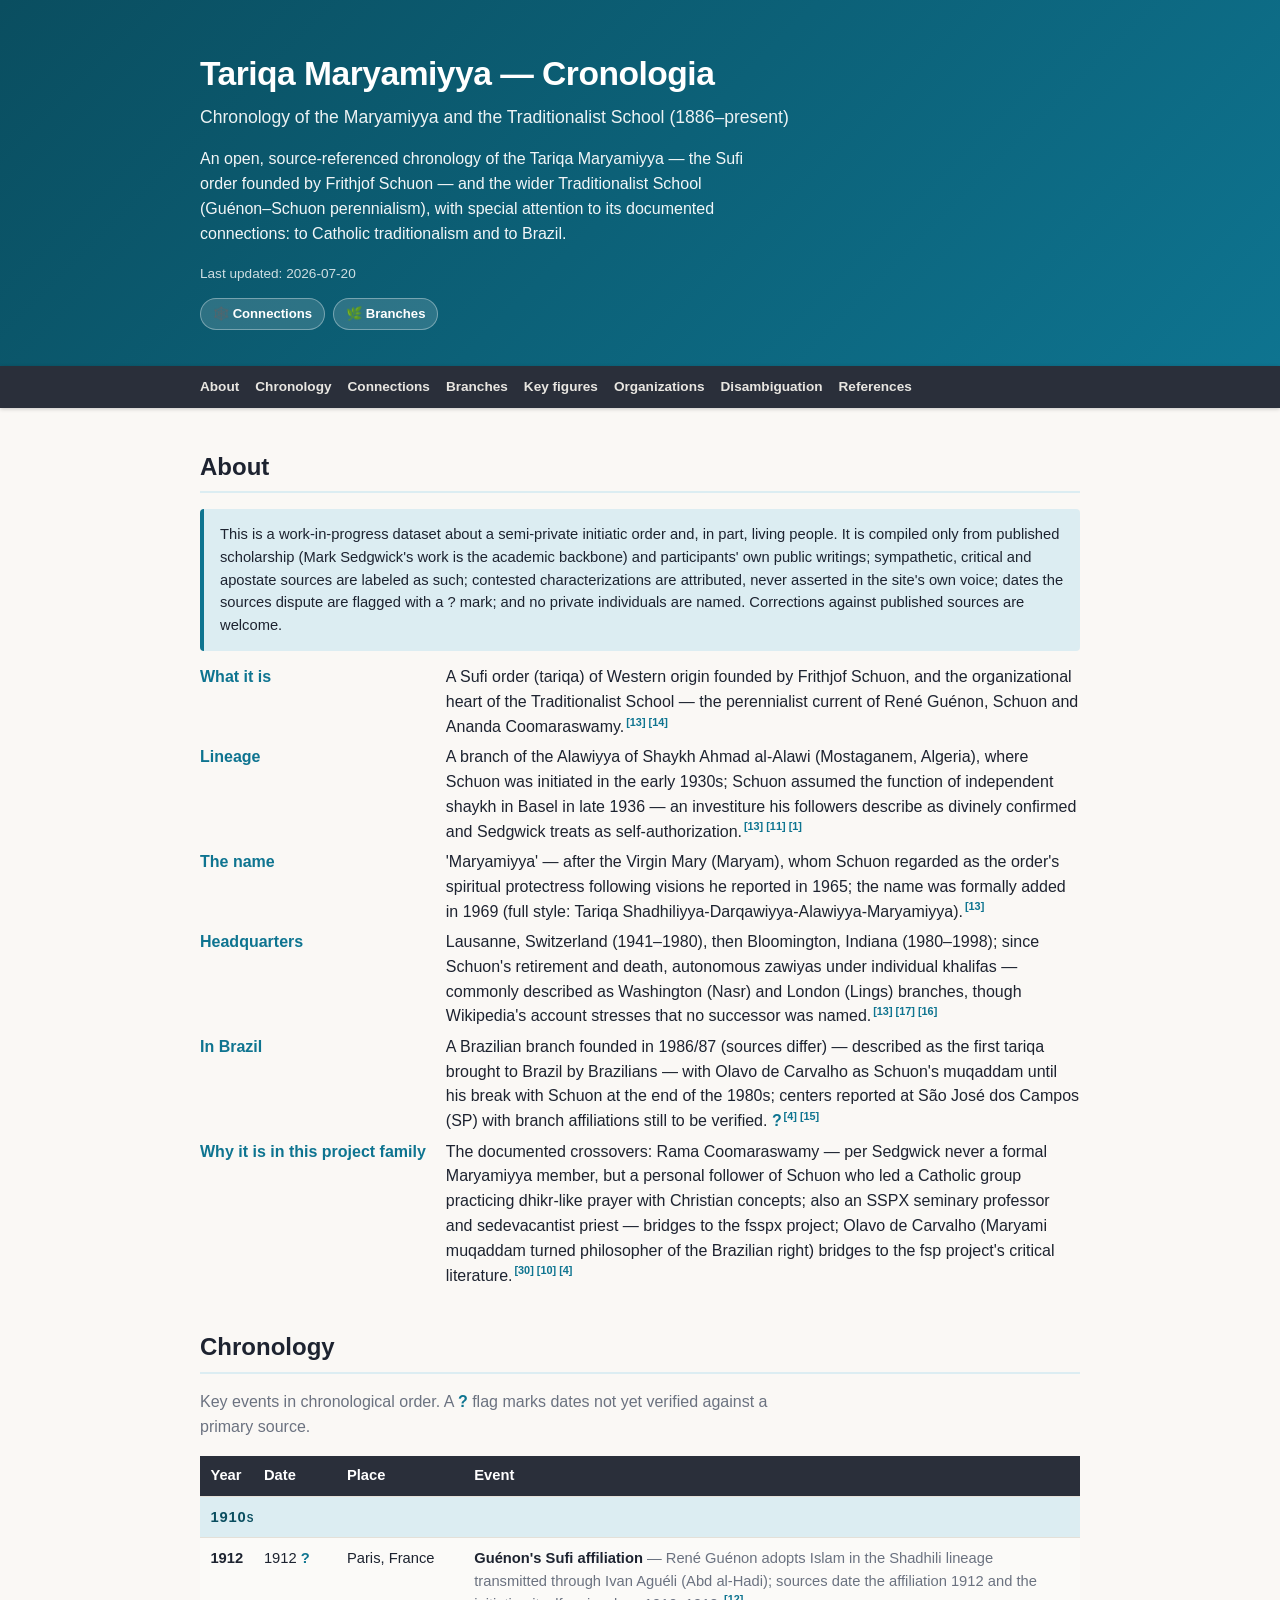
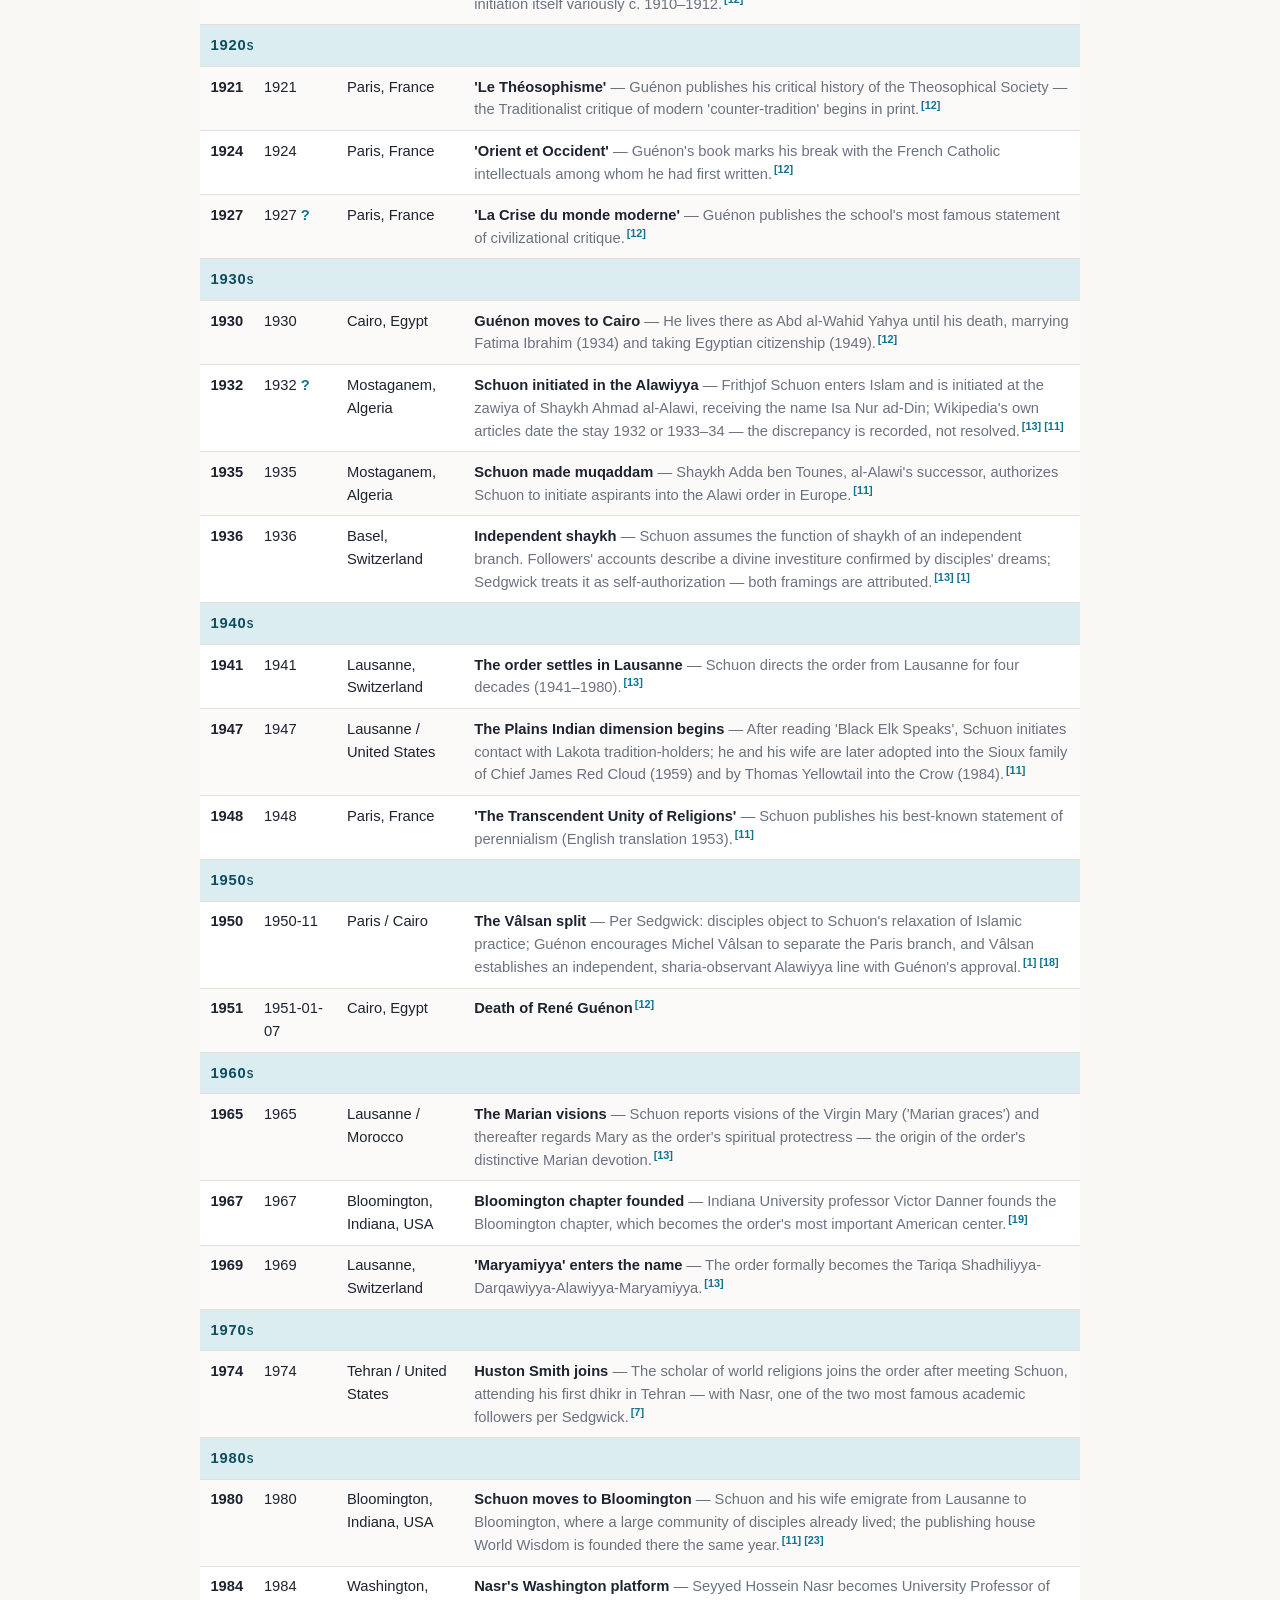
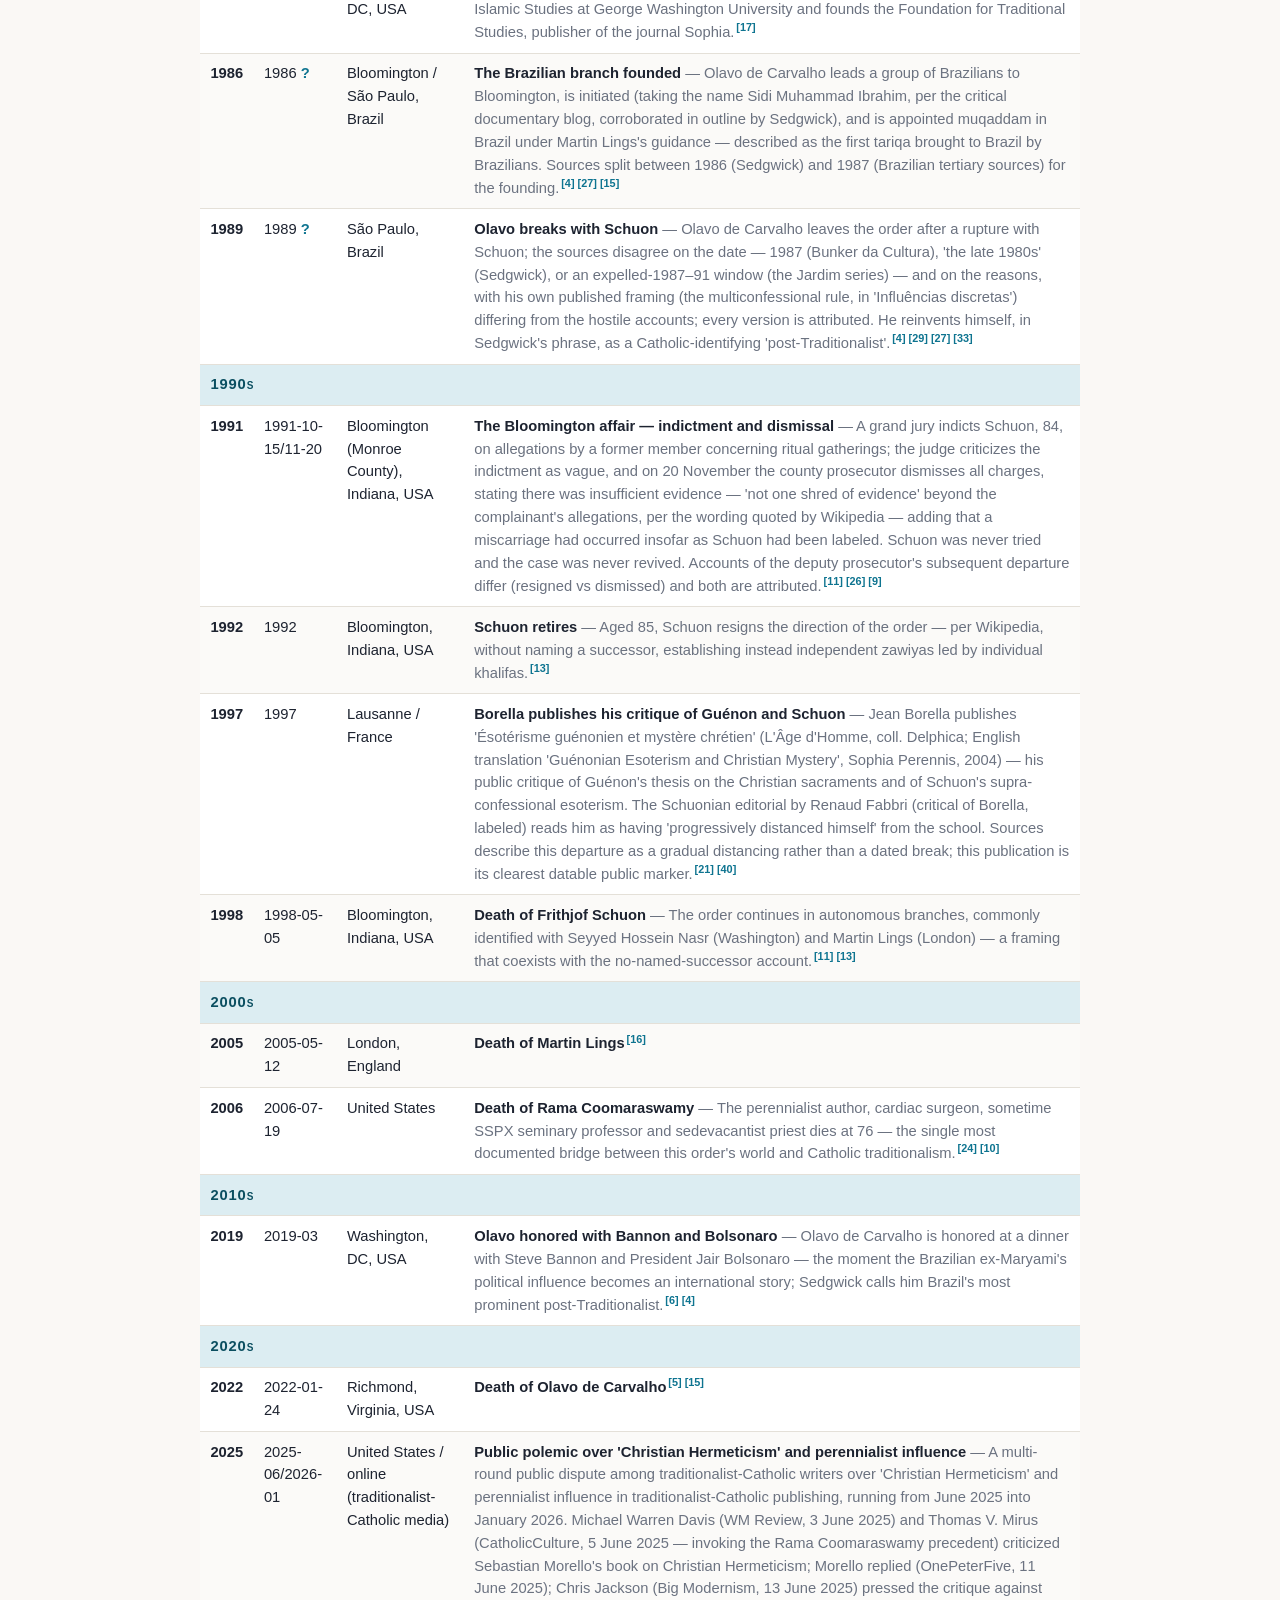
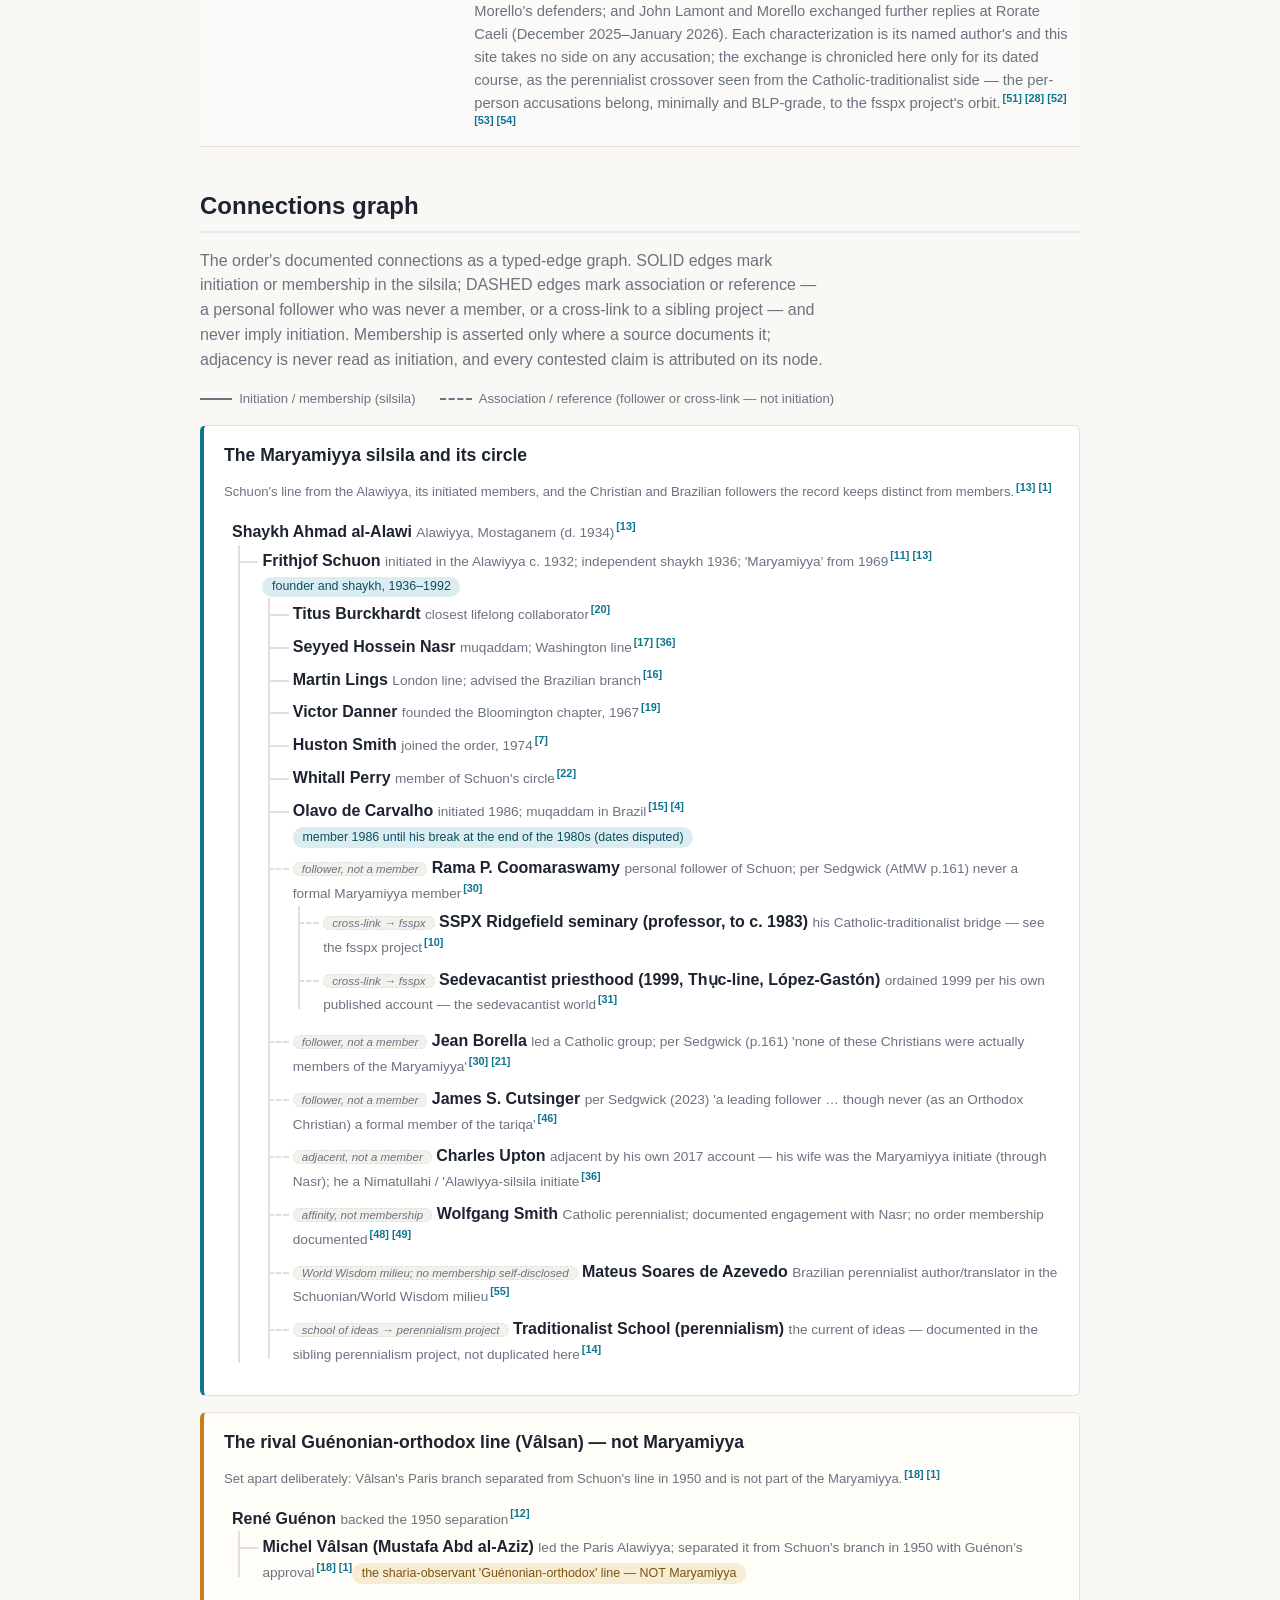
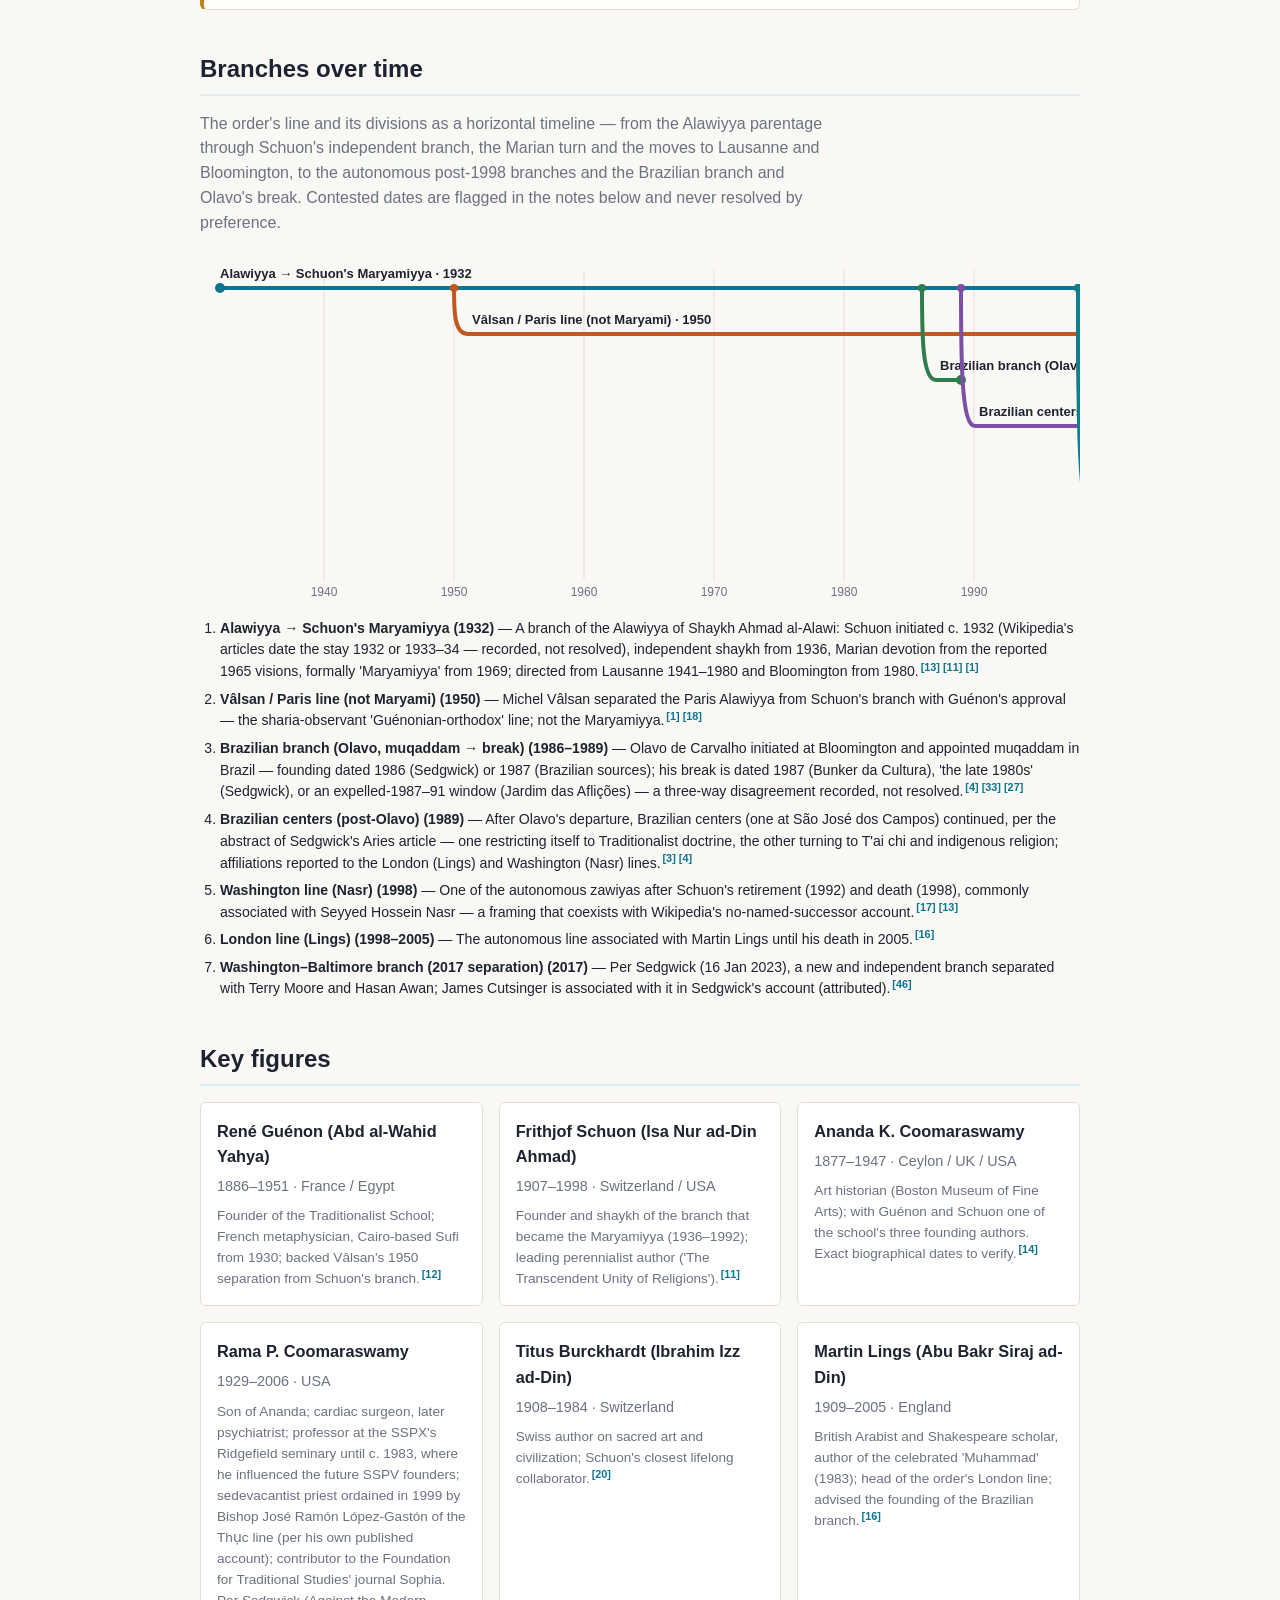
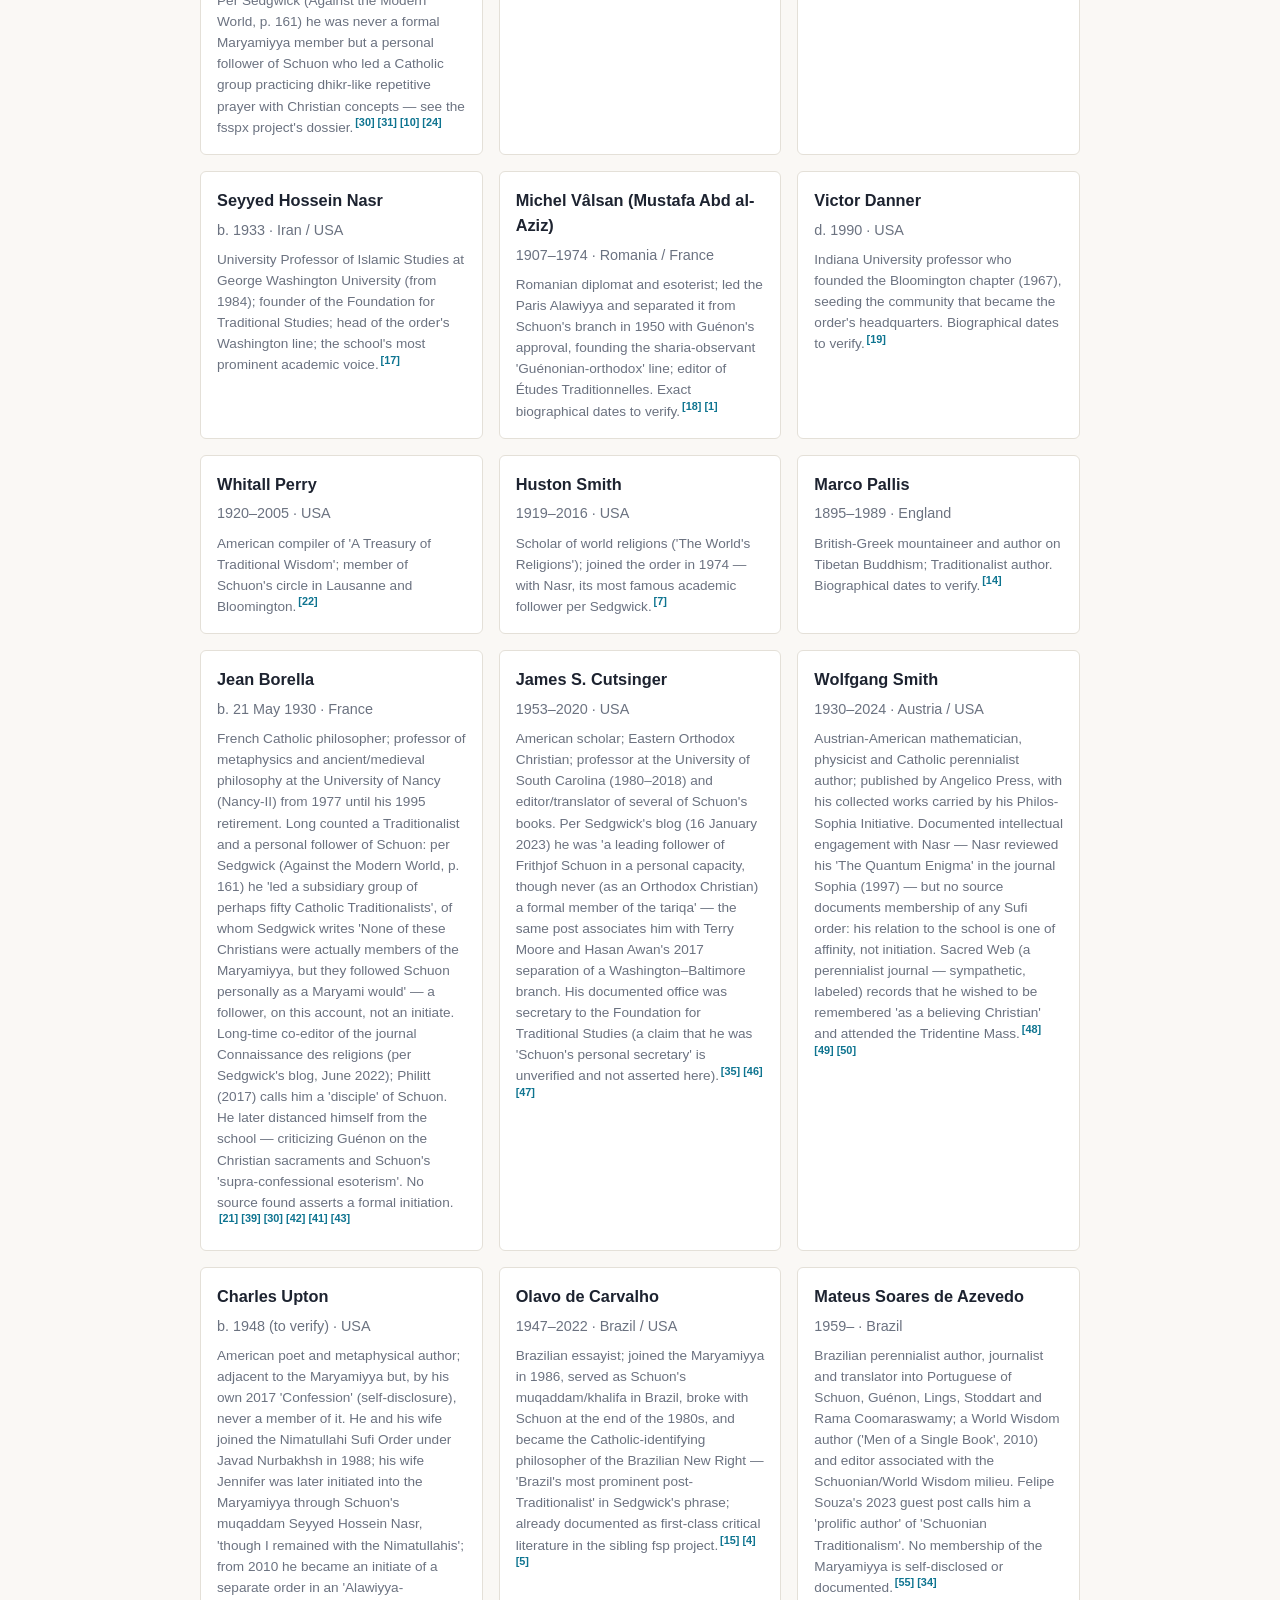
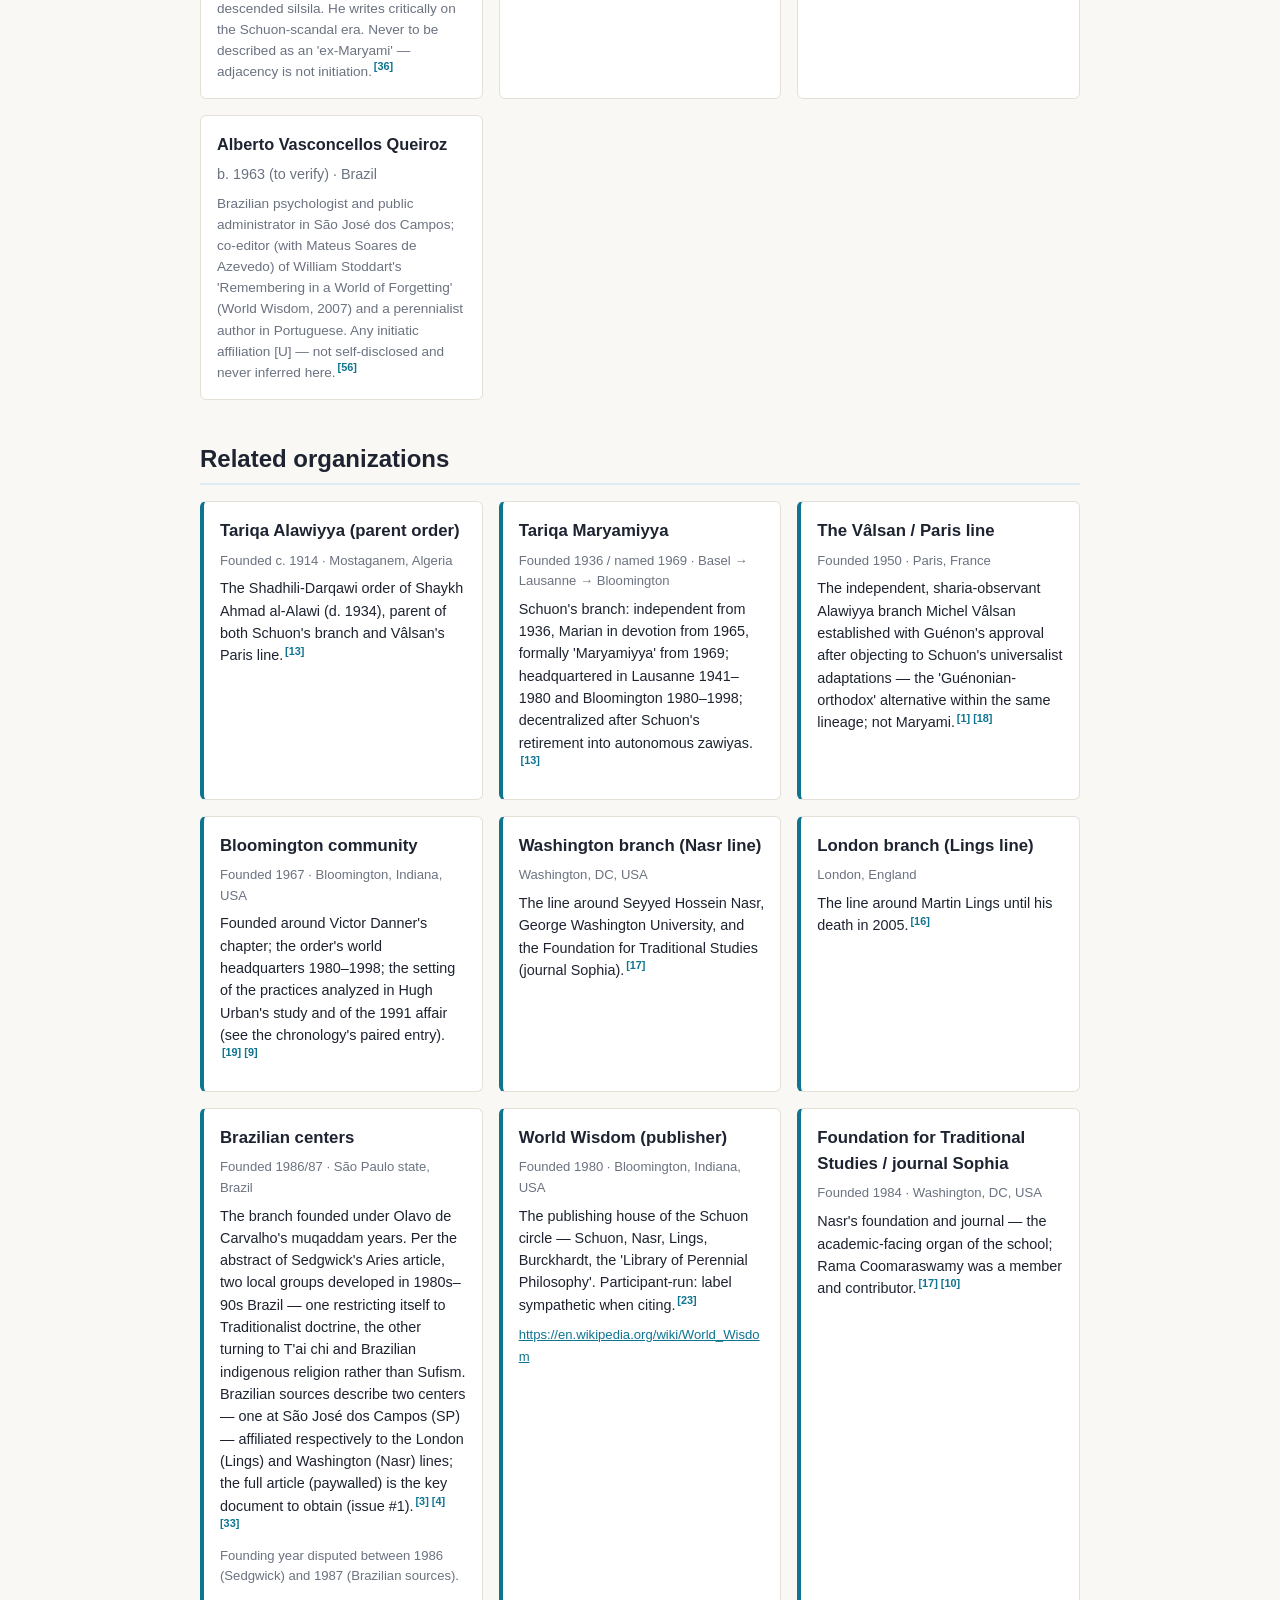
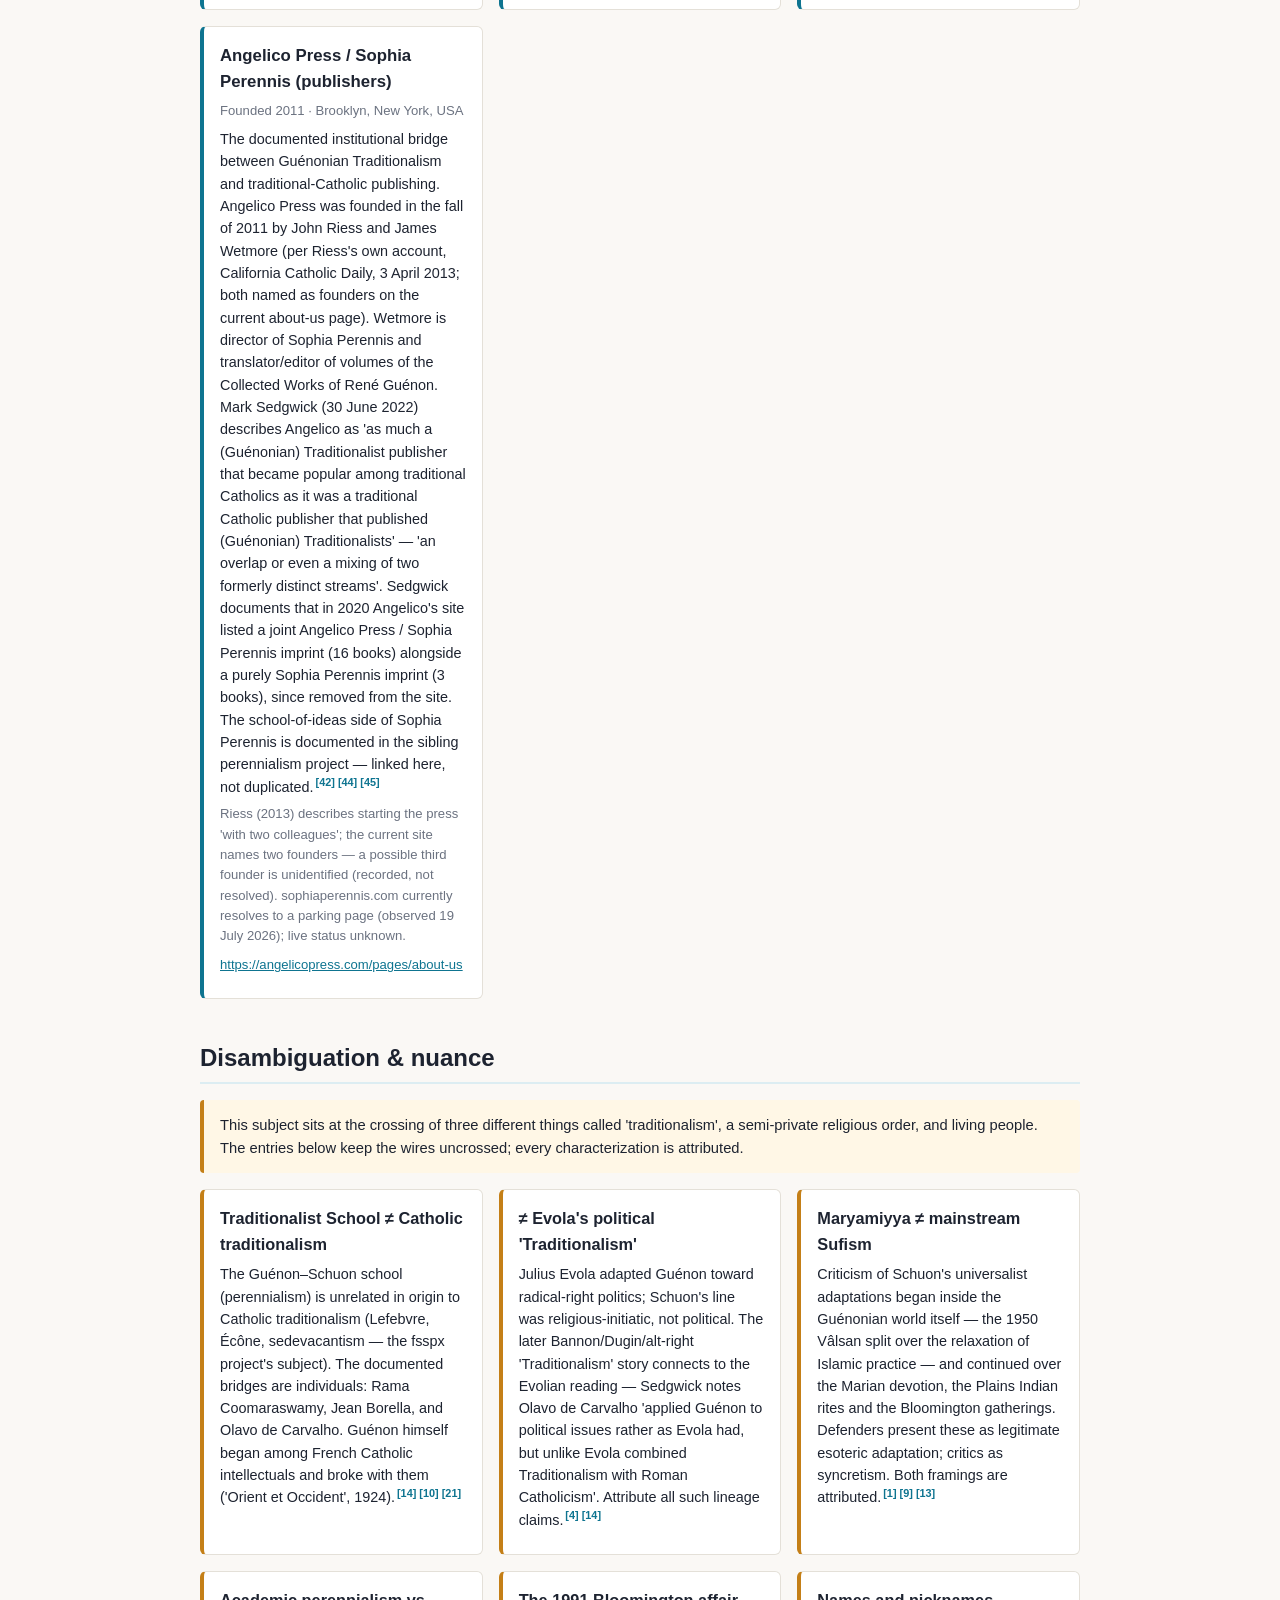
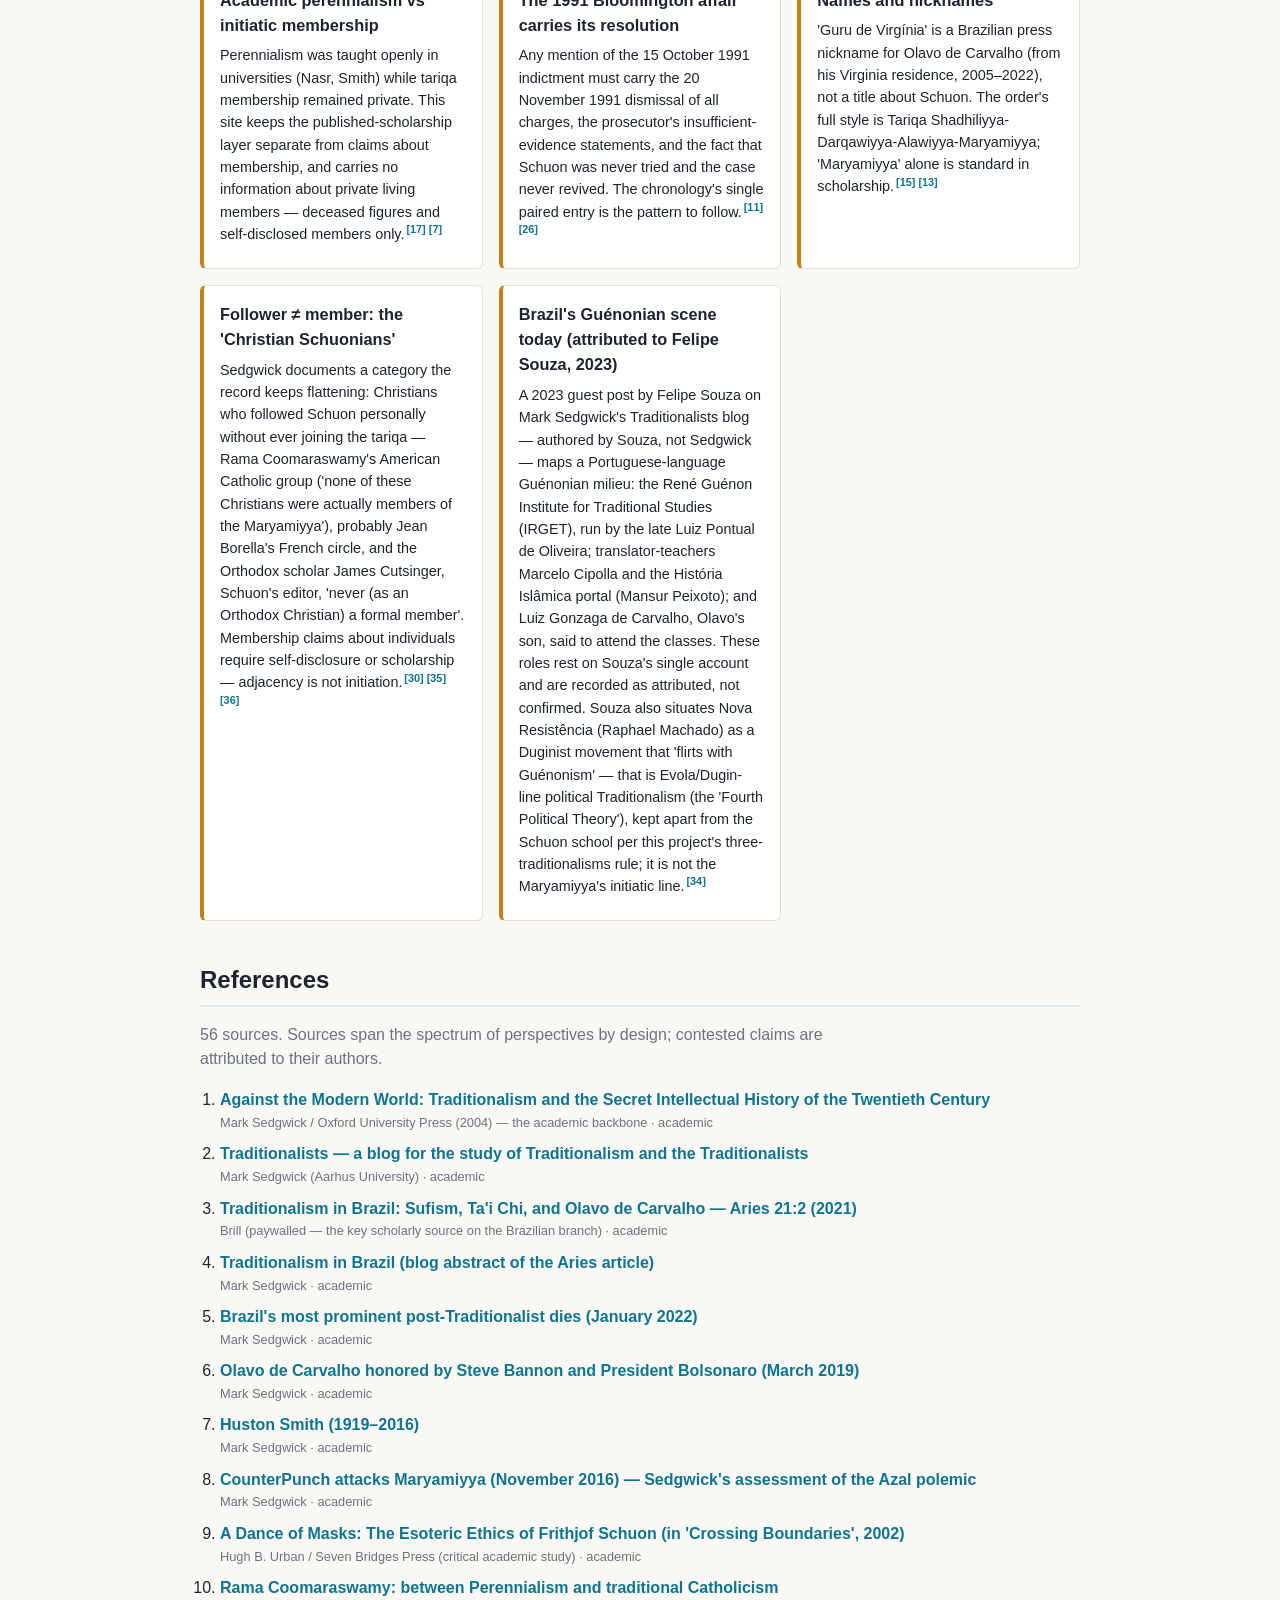
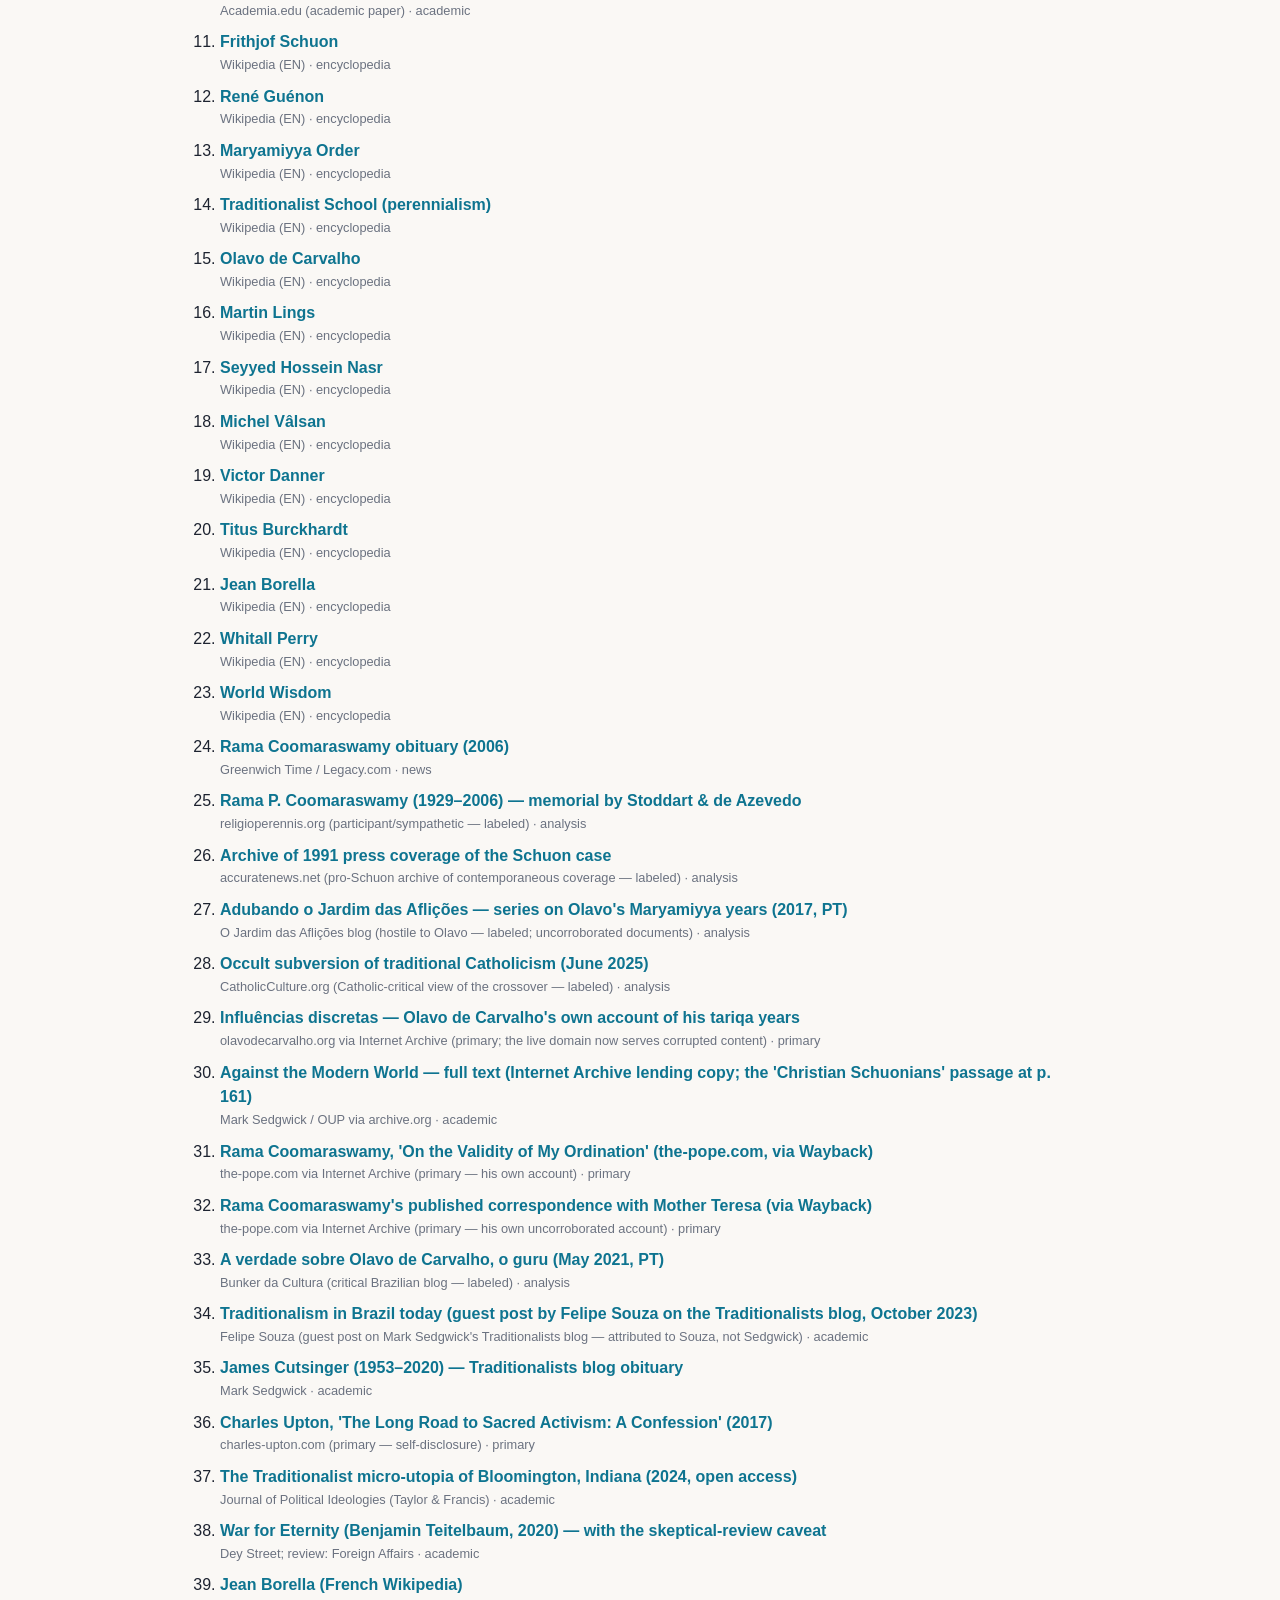
==== commit 27154ef7: "Connections graph + branch timeline (tariqa#8): typed-edge lineage, subway diagram, viz chips Implem" ====
--- a/docs/index.html
+++ b/docs/index.html
@@ -22,6 +22,10 @@
       <p class="subtitle">Chronology of the Maryamiyya and the Traditionalist School (1886–present)</p>
       <p class="lead">An open, source-referenced chronology of the Tariqa Maryamiyya — the Sufi order founded by Frithjof Schuon — and the wider Traditionalist School (Guénon–Schuon perennialism), with special attention to its documented connections: to Catholic traditionalism and to Brazil.</p>
       <p class="updated">Last updated: 2026-07-20</p>
+      <div class="viz-chips">
+        <a href="#lineage">🕸️ Connections</a>
+        <a href="#branch-timeline">🌿 Branches</a>
+      </div>
     </div>
   </header>
 
@@ -29,6 +33,8 @@
     <div class="wrap">
       <a href="#about">About</a>
       <a href="#chronology">Chronology</a>
+      <a href="#lineage">Connections</a>
+      <a href="#branch-timeline">Branches</a>
       <a href="#figures">Key figures</a>
       <a href="#organizations">Organizations</a>
       <a href="#disambiguation">Disambiguation</a>
@@ -263,6 +269,94 @@
       </div>
     </section>
 
+    <section id="lineage">
+      <h2>Connections graph</h2>
+      <p class="section-intro">The order&#39;s documented connections as a typed-edge graph. SOLID edges mark initiation or membership in the silsila; DASHED edges mark association or reference — a personal follower who was never a member, or a cross-link to a sibling project — and never imply initiation. Membership is asserted only where a source documents it; adjacency is never read as initiation, and every contested claim is attributed on its node.</p>
+      <div class="lineage-legend">
+        <span class="legend-item"><span class="legend-swatch legend-direct"></span>Initiation / membership (silsila)</span>
+        <span class="legend-item"><span class="legend-swatch legend-indirect"></span>Association / reference (follower or cross-link — not initiation)</span>
+      </div>
+      <div class="lineage-branch">
+        <h3>The Maryamiyya silsila and its circle</h3>
+        <p class="related-meta">Schuon&#39;s line from the Alawiyya, its initiated members, and the Christian and Brazilian followers the record keeps distinct from members.<sup class="cite"><a href="#ref-13" title="Reference 13">[13]</a> <a href="#ref-1" title="Reference 1">[1]</a></sup></p>
+        <ul class="tree">
+<li><span class="tree-node"><strong>Shaykh Ahmad al-Alawi</strong> <span class="tree-detail">Alawiyya, Mostaganem (d. 1934)</span><sup class="cite"><a href="#ref-13" title="Reference 13">[13]</a></sup></span>
+<ul>
+<li><span class="tree-node"><strong>Frithjof Schuon</strong> <span class="tree-detail">initiated in the Alawiyya c. 1932; independent shaykh 1936; &#39;Maryamiyya&#39; from 1969</span><sup class="cite"><a href="#ref-11" title="Reference 11">[11]</a> <a href="#ref-13" title="Reference 13">[13]</a></sup></span><div class="tree-status">founder and shaykh, 1936–1992</div>
+<ul>
+<li><span class="tree-node"><strong>Titus Burckhardt</strong> <span class="tree-detail">closest lifelong collaborator</span><sup class="cite"><a href="#ref-20" title="Reference 20">[20]</a></sup></span></li>
+<li><span class="tree-node"><strong>Seyyed Hossein Nasr</strong> <span class="tree-detail">muqaddam; Washington line</span><sup class="cite"><a href="#ref-17" title="Reference 17">[17]</a> <a href="#ref-36" title="Reference 36">[36]</a></sup></span></li>
+<li><span class="tree-node"><strong>Martin Lings</strong> <span class="tree-detail">London line; advised the Brazilian branch</span><sup class="cite"><a href="#ref-16" title="Reference 16">[16]</a></sup></span></li>
+<li><span class="tree-node"><strong>Victor Danner</strong> <span class="tree-detail">founded the Bloomington chapter, 1967</span><sup class="cite"><a href="#ref-19" title="Reference 19">[19]</a></sup></span></li>
+<li><span class="tree-node"><strong>Huston Smith</strong> <span class="tree-detail">joined the order, 1974</span><sup class="cite"><a href="#ref-7" title="Reference 7">[7]</a></sup></span></li>
+<li><span class="tree-node"><strong>Whitall Perry</strong> <span class="tree-detail">member of Schuon&#39;s circle</span><sup class="cite"><a href="#ref-22" title="Reference 22">[22]</a></sup></span></li>
+<li><span class="tree-node"><strong>Olavo de Carvalho</strong> <span class="tree-detail">initiated 1986; muqaddam in Brazil</span><sup class="cite"><a href="#ref-15" title="Reference 15">[15]</a> <a href="#ref-4" title="Reference 4">[4]</a></sup></span><div class="tree-status">member 1986 until his break at the end of the 1980s (dates disputed)</div></li>
+<li class="tree-edge-indirect"><span class="tree-edge-label">follower, not a member</span> <span class="tree-node"><strong>Rama P. Coomaraswamy</strong> <span class="tree-detail">personal follower of Schuon; per Sedgwick (AtMW p.161) never a formal Maryamiyya member</span><sup class="cite"><a href="#ref-30" title="Reference 30">[30]</a></sup></span>
+<ul>
+<li class="tree-edge-indirect"><span class="tree-edge-label">cross-link → fsspx</span> <span class="tree-node"><strong>SSPX Ridgefield seminary (professor, to c. 1983)</strong> <span class="tree-detail">his Catholic-traditionalist bridge — see the fsspx project</span><sup class="cite"><a href="#ref-10" title="Reference 10">[10]</a></sup></span></li>
+<li class="tree-edge-indirect"><span class="tree-edge-label">cross-link → fsspx</span> <span class="tree-node"><strong>Sedevacantist priesthood (1999, Thục-line, López-Gastón)</strong> <span class="tree-detail">ordained 1999 per his own published account — the sedevacantist world</span><sup class="cite"><a href="#ref-31" title="Reference 31">[31]</a></sup></span></li>
+</ul></li>
+<li class="tree-edge-indirect"><span class="tree-edge-label">follower, not a member</span> <span class="tree-node"><strong>Jean Borella</strong> <span class="tree-detail">led a Catholic group; per Sedgwick (p.161) &#39;none of these Christians were actually members of the Maryamiyya&#39;</span><sup class="cite"><a href="#ref-30" title="Reference 30">[30]</a> <a href="#ref-21" title="Reference 21">[21]</a></sup></span></li>
+<li class="tree-edge-indirect"><span class="tree-edge-label">follower, not a member</span> <span class="tree-node"><strong>James S. Cutsinger</strong> <span class="tree-detail">per Sedgwick (2023) &#39;a leading follower … though never (as an Orthodox Christian) a formal member of the tariqa&#39;</span><sup class="cite"><a href="#ref-46" title="Reference 46">[46]</a></sup></span></li>
+<li class="tree-edge-indirect"><span class="tree-edge-label">adjacent, not a member</span> <span class="tree-node"><strong>Charles Upton</strong> <span class="tree-detail">adjacent by his own 2017 account — his wife was the Maryamiyya initiate (through Nasr); he a Nimatullahi / &#39;Alawiyya-silsila initiate</span><sup class="cite"><a href="#ref-36" title="Reference 36">[36]</a></sup></span></li>
+<li class="tree-edge-indirect"><span class="tree-edge-label">affinity, not membership</span> <span class="tree-node"><strong>Wolfgang Smith</strong> <span class="tree-detail">Catholic perennialist; documented engagement with Nasr; no order membership documented</span><sup class="cite"><a href="#ref-48" title="Reference 48">[48]</a> <a href="#ref-49" title="Reference 49">[49]</a></sup></span></li>
+<li class="tree-edge-indirect"><span class="tree-edge-label">World Wisdom milieu; no membership self-disclosed</span> <span class="tree-node"><strong>Mateus Soares de Azevedo</strong> <span class="tree-detail">Brazilian perennialist author/translator in the Schuonian/World Wisdom milieu</span><sup class="cite"><a href="#ref-55" title="Reference 55">[55]</a></sup></span></li>
+<li class="tree-edge-indirect"><span class="tree-edge-label">school of ideas → perennialism project</span> <span class="tree-node"><strong>Traditionalist School (perennialism)</strong> <span class="tree-detail">the current of ideas — documented in the sibling perennialism project, not duplicated here</span><sup class="cite"><a href="#ref-14" title="Reference 14">[14]</a></sup></span></li>
+</ul></li>
+</ul></li>
+        </ul>
+      </div>
+      <div class="lineage-branch lineage-separate">
+        <h3>The rival Guénonian-orthodox line (Vâlsan) — not Maryamiyya</h3>
+        <p class="related-meta">Set apart deliberately: Vâlsan&#39;s Paris branch separated from Schuon&#39;s line in 1950 and is not part of the Maryamiyya.<sup class="cite"><a href="#ref-18" title="Reference 18">[18]</a> <a href="#ref-1" title="Reference 1">[1]</a></sup></p>
+        <ul class="tree">
+<li><span class="tree-node"><strong>René Guénon</strong> <span class="tree-detail">backed the 1950 separation</span><sup class="cite"><a href="#ref-12" title="Reference 12">[12]</a></sup></span>
+<ul>
+<li><span class="tree-node"><strong>Michel Vâlsan (Mustafa Abd al-Aziz)</strong> <span class="tree-detail">led the Paris Alawiyya; separated it from Schuon&#39;s branch in 1950 with Guénon&#39;s approval</span><sup class="cite"><a href="#ref-18" title="Reference 18">[18]</a> <a href="#ref-1" title="Reference 1">[1]</a></sup></span><div class="tree-status">the sharia-observant &#39;Guénonian-orthodox&#39; line — NOT Maryamiyya</div></li>
+</ul></li>
+        </ul>
+      </div>
+    </section>
+
+    <section id="branch-timeline">
+      <h2>Branches over time</h2>
+      <p class="section-intro">The order&#39;s line and its divisions as a horizontal timeline — from the Alawiyya parentage through Schuon&#39;s independent branch, the Marian turn and the moves to Lausanne and Bloomington, to the autonomous post-1998 branches and the Brazilian branch and Olavo&#39;s break. Contested dates are flagged in the notes below and never resolved by preference.</p>
+      <figure class="branch-timeline">
+        <div class="viz-scroll">
+        <svg class="branch-timeline-svg" viewBox="0 0 1322 354" width="1322" height="354" role="img" aria-label="Branches over time">
+          <g class="bt-tick"><line x1="124" y1="18" x2="124" y2="328"></line><text x="124" y="344">1940</text></g>
+          <g class="bt-tick"><line x1="254" y1="18" x2="254" y2="328"></line><text x="254" y="344">1950</text></g>
+          <g class="bt-tick"><line x1="384" y1="18" x2="384" y2="328"></line><text x="384" y="344">1960</text></g>
+          <g class="bt-tick"><line x1="514" y1="18" x2="514" y2="328"></line><text x="514" y="344">1970</text></g>
+          <g class="bt-tick"><line x1="644" y1="18" x2="644" y2="328"></line><text x="644" y="344">1980</text></g>
+          <g class="bt-tick"><line x1="774" y1="18" x2="774" y2="328"></line><text x="774" y="344">1990</text></g>
+          <g class="bt-tick"><line x1="904" y1="18" x2="904" y2="328"></line><text x="904" y="344">2000</text></g>
+          <g class="bt-tick"><line x1="1034" y1="18" x2="1034" y2="328"></line><text x="1034" y="344">2010</text></g>
+          <g class="bt-tick"><line x1="1164" y1="18" x2="1164" y2="328"></line><text x="1164" y="344">2020</text></g>
+          <g class="bt-tick"><line x1="1242" y1="18" x2="1242" y2="328"></line><text x="1242" y="344">2026</text></g>
+          <g class="bt-line bt-trunk"><line x1="20" y1="36" x2="1242" y2="36"></line><circle cx="20" cy="36" r="5"></circle><text class="bt-label" x="20" y="26">Alawiyya → Schuon&#39;s Maryamiyya · 1932</text></g>
+          <g class="bt-line bt-c0"><circle class="bt-fork" cx="254" cy="36" r="4"></circle><path d="M 254 36 C 254 59 254 82 268 82 L 1242 82"></path><text class="bt-label" x="272" y="72">Vâlsan / Paris line (not Maryami) · 1950</text></g>
+          <g class="bt-line bt-c1"><circle class="bt-fork" cx="722" cy="36" r="4"></circle><path d="M 722 36 C 722 82 722 128 736 128 L 761 128"></path><circle cx="761" cy="128" r="5"></circle><text class="bt-label" x="740" y="118">Brazilian branch (Olavo, muqaddam → break) · 1986–1989</text></g>
+          <g class="bt-line bt-c2"><circle class="bt-fork" cx="761" cy="36" r="4"></circle><path d="M 761 36 C 761 105 761 174 775 174 L 1242 174"></path><text class="bt-label" x="779" y="164">Brazilian centers (post-Olavo) · 1989</text></g>
+          <g class="bt-line bt-c3"><circle class="bt-fork" cx="878" cy="36" r="4"></circle><path d="M 878 36 C 878 128 878 220 892 220 L 1242 220"></path><text class="bt-label" x="896" y="210">Washington line (Nasr) · 1998</text></g>
+          <g class="bt-line bt-c4"><circle class="bt-fork" cx="878" cy="36" r="4"></circle><path d="M 878 36 C 878 151 878 266 892 266 L 969 266"></path><circle cx="969" cy="266" r="5"></circle><text class="bt-label" x="896" y="256">London line (Lings) · 1998–2005</text></g>
+          <g class="bt-line bt-c5"><circle class="bt-fork" cx="1125" cy="220" r="4"></circle><path d="M 1125 220 C 1125 266 1125 312 1139 312 L 1242 312"></path><text class="bt-label" x="1143" y="302">Washington–Baltimore branch (2017 separation) · 2017</text></g>
+        </svg>
+        </div>
+        <figcaption>
+          <ol class="branch-notes">
+            <li><strong>Alawiyya → Schuon&#39;s Maryamiyya (1932)</strong> — A branch of the Alawiyya of Shaykh Ahmad al-Alawi: Schuon initiated c. 1932 (Wikipedia&#39;s articles date the stay 1932 or 1933–34 — recorded, not resolved), independent shaykh from 1936, Marian devotion from the reported 1965 visions, formally &#39;Maryamiyya&#39; from 1969; directed from Lausanne 1941–1980 and Bloomington from 1980.<sup class="cite"><a href="#ref-13" title="Reference 13">[13]</a> <a href="#ref-11" title="Reference 11">[11]</a> <a href="#ref-1" title="Reference 1">[1]</a></sup></li>
+            <li><strong>Vâlsan / Paris line (not Maryami) (1950)</strong> — Michel Vâlsan separated the Paris Alawiyya from Schuon&#39;s branch with Guénon&#39;s approval — the sharia-observant &#39;Guénonian-orthodox&#39; line; not the Maryamiyya.<sup class="cite"><a href="#ref-1" title="Reference 1">[1]</a> <a href="#ref-18" title="Reference 18">[18]</a></sup></li>
+            <li><strong>Brazilian branch (Olavo, muqaddam → break) (1986–1989)</strong> — Olavo de Carvalho initiated at Bloomington and appointed muqaddam in Brazil — founding dated 1986 (Sedgwick) or 1987 (Brazilian sources); his break is dated 1987 (Bunker da Cultura), &#39;the late 1980s&#39; (Sedgwick), or an expelled-1987–91 window (Jardim das Aflições) — a three-way disagreement recorded, not resolved.<sup class="cite"><a href="#ref-4" title="Reference 4">[4]</a> <a href="#ref-33" title="Reference 33">[33]</a> <a href="#ref-27" title="Reference 27">[27]</a></sup></li>
+            <li><strong>Brazilian centers (post-Olavo) (1989)</strong> — After Olavo&#39;s departure, Brazilian centers (one at São José dos Campos) continued, per the abstract of Sedgwick&#39;s Aries article — one restricting itself to Traditionalist doctrine, the other turning to T&#39;ai chi and indigenous religion; affiliations reported to the London (Lings) and Washington (Nasr) lines.<sup class="cite"><a href="#ref-3" title="Reference 3">[3]</a> <a href="#ref-4" title="Reference 4">[4]</a></sup></li>
+            <li><strong>Washington line (Nasr) (1998)</strong> — One of the autonomous zawiyas after Schuon&#39;s retirement (1992) and death (1998), commonly associated with Seyyed Hossein Nasr — a framing that coexists with Wikipedia&#39;s no-named-successor account.<sup class="cite"><a href="#ref-17" title="Reference 17">[17]</a> <a href="#ref-13" title="Reference 13">[13]</a></sup></li>
+            <li><strong>London line (Lings) (1998–2005)</strong> — The autonomous line associated with Martin Lings until his death in 2005.<sup class="cite"><a href="#ref-16" title="Reference 16">[16]</a></sup></li>
+            <li><strong>Washington–Baltimore branch (2017 separation) (2017)</strong> — Per Sedgwick (16 Jan 2023), a new and independent branch separated with Terry Moore and Hasan Awan; James Cutsinger is associated with it in Sedgwick&#39;s account (attributed).<sup class="cite"><a href="#ref-46" title="Reference 46">[46]</a></sup></li>
+          </ol>
+        </figcaption>
+      </figure>
+    </section>
+
     <section id="figures">
       <h2>Key figures</h2>
       <div class="party-grid">
--- a/docs/styles.css
+++ b/docs/styles.css
@@ -100,6 +100,10 @@
 .cp-card p { margin: .4rem 0; font-size: .9rem; }
 
 /* Citations */
+/* Inline glossary cross-links (from [[term-id]] markers in prose fields). */
+.glossary-link { color: var(--accent); text-decoration: none; border-bottom: 1px dotted var(--accent); }
+.glossary-link:hover { border-bottom-style: solid; }
+
 sup.cite { font-size: .68rem; line-height: 0; margin-left: .12rem; }
 sup.cite a { color: var(--accent); text-decoration: none; font-weight: 700; }
 sup.cite a:hover { text-decoration: underline; }
@@ -118,6 +122,55 @@
 .site-footer { border-top: 1px solid var(--line); padding: 1.5rem 0; color: var(--muted); font-size: .85rem; }
 .site-footer code { background: #efece6; padding: .1rem .35rem; border-radius: 3px; }
 
+/* Genealogy / lineage trees (fsspx pattern; rendered only when the data
+   declares `lineage`/`episcopalLineage`) */
+.lineage-branch { background: var(--surface); border: 1px solid var(--line); border-left: 4px solid var(--accent); border-radius: 6px; padding: 1rem 1.25rem; margin: 1rem 0; }
+.lineage-branch h3 { margin: 0 0 .25rem; }
+.lineage-branch.lineage-separate { border-left-color: #c47f17; background: #fffdf7; }
+ul.tree, ul.tree ul { list-style: none; margin: 0; padding-left: 1.4rem; }
+ul.tree { padding-left: 0; margin-top: .6rem; }
+ul.tree ul { position: relative; }
+ul.tree ul::before { content: ""; position: absolute; top: 0; bottom: .75em; left: .35rem; border-left: 2px solid var(--line); }
+ul.tree li { position: relative; padding: .25rem 0 .25rem .5rem; }
+ul.tree ul li::before { content: ""; position: absolute; top: 1em; left: -1.05rem; width: 1.3rem; border-top: 2px solid var(--line); }
+.tree-node strong { color: var(--ink); }
+.tree-detail { color: var(--muted); font-size: .85rem; }
+.tree-status { font-size: .78rem; color: var(--accent-dark); background: var(--accent-soft); display: inline-block; border-radius: 999px; padding: .05rem .6rem; margin: .15rem 0 0; }
+.lineage-separate .tree-status { color: #7a5410; background: #f7ecd4; }
+
+/* Typed edges: solid connector = direct consecration/initiation (default);
+   dashed connector = indirect reference/association, NOT lineage */
+ul.tree ul li.tree-edge-indirect::before { border-top-style: dashed; }
+.tree-edge-label { font-size: .72rem; font-style: italic; color: var(--muted); background: #f3f1ec; border: 1px dashed var(--line); border-radius: 999px; padding: 0 .5rem; white-space: nowrap; }
+.lineage-legend { display: flex; flex-wrap: wrap; gap: .5rem 1.5rem; margin: .75rem 0 .25rem; font-size: .82rem; color: var(--muted); }
+.legend-item { display: inline-flex; align-items: center; gap: .45rem; }
+.legend-swatch { display: inline-block; width: 2rem; height: 0; border-top: 2px solid var(--muted); }
+.legend-swatch.legend-indirect { border-top-style: dashed; }
+
+/* Branch timeline ("subway diagram"; rendered only when the data declares
+   `branchTimeline`). The SVG keeps its natural size inside a horizontal
+   scroll container on small screens; print scales it to the page. */
+.viz-scroll { overflow-x: auto; -webkit-overflow-scrolling: touch; }
+figure.branch-timeline { margin: 1rem 0 0; }
+.branch-timeline-svg { display: block; }
+.branch-timeline-svg text { font-family: inherit; }
+.branch-timeline-svg .bt-tick line { stroke: var(--line); stroke-width: 1; }
+.branch-timeline-svg .bt-tick text { fill: var(--muted); font-size: 12px; text-anchor: middle; }
+.branch-timeline-svg .bt-line line, .branch-timeline-svg .bt-line path { stroke-width: 4; fill: none; stroke-linecap: round; }
+.branch-timeline-svg .bt-label { font-size: 13px; font-weight: 600; fill: var(--ink); }
+.branch-timeline-svg .bt-trunk line { stroke: var(--accent); }
+.branch-timeline-svg .bt-trunk circle { fill: var(--accent); }
+.branch-timeline-svg .bt-c0 path { stroke: #c2571f; } .branch-timeline-svg .bt-c0 circle { fill: #c2571f; }
+.branch-timeline-svg .bt-c1 path { stroke: #2f7d4f; } .branch-timeline-svg .bt-c1 circle { fill: #2f7d4f; }
+.branch-timeline-svg .bt-c2 path { stroke: #7b4fa6; } .branch-timeline-svg .bt-c2 circle { fill: #7b4fa6; }
+.branch-timeline-svg .bt-c3 path { stroke: #b02a37; } .branch-timeline-svg .bt-c3 circle { fill: #b02a37; }
+.branch-timeline-svg .bt-c4 path { stroke: #0f7f8b; } .branch-timeline-svg .bt-c4 circle { fill: #0f7f8b; }
+.branch-timeline-svg .bt-c5 path { stroke: #946200; } .branch-timeline-svg .bt-c5 circle { fill: #946200; }
+figure.branch-timeline figcaption { margin-top: .75rem; }
+ol.branch-notes { margin: 0; padding-left: 1.25rem; font-size: .88rem; }
+ol.branch-notes li { margin-bottom: .35rem; }
+
+/* Mobile baseline: compact header + nav as a single horizontal scroll strip */
 @media (max-width: 560px) {
   .site-header { padding: 1.4rem 0 1.1rem; }
   .site-header h1 { font-size: 1.5rem; }
@@ -130,3 +183,21 @@
   .facts { grid-template-columns: 1fr; gap: .1rem; }
   .facts dt { margin-top: .5rem; }
 }
+
+/* Print baseline (book series): every visualization is a static figure that
+   fits a book page — no scroll containers, no navigation chrome */
+@media print {
+  * { print-color-adjust: exact; -webkit-print-color-adjust: exact; }
+  body { background: #fff; }
+  .site-header { background: none; color: var(--ink); padding: 1rem 0; }
+  .site-nav, .viz-chips { display: none; }
+  a { color: inherit; }
+  section { margin: 1.25rem 0; }
+  table.meetings thead th { position: static; }
+  /* Figures must not split across pages */
+  .lineage-branch, figure.branch-timeline, .party-card, .related-card, .cp-card { break-inside: avoid; page-break-inside: avoid; }
+  /* Trees are static HTML/CSS and print as-is; the subway SVG scales to the
+     page width via its viewBox instead of scrolling */
+  .viz-scroll { overflow: visible; }
+  .branch-timeline-svg { width: 100% !important; height: auto !important; }
+}
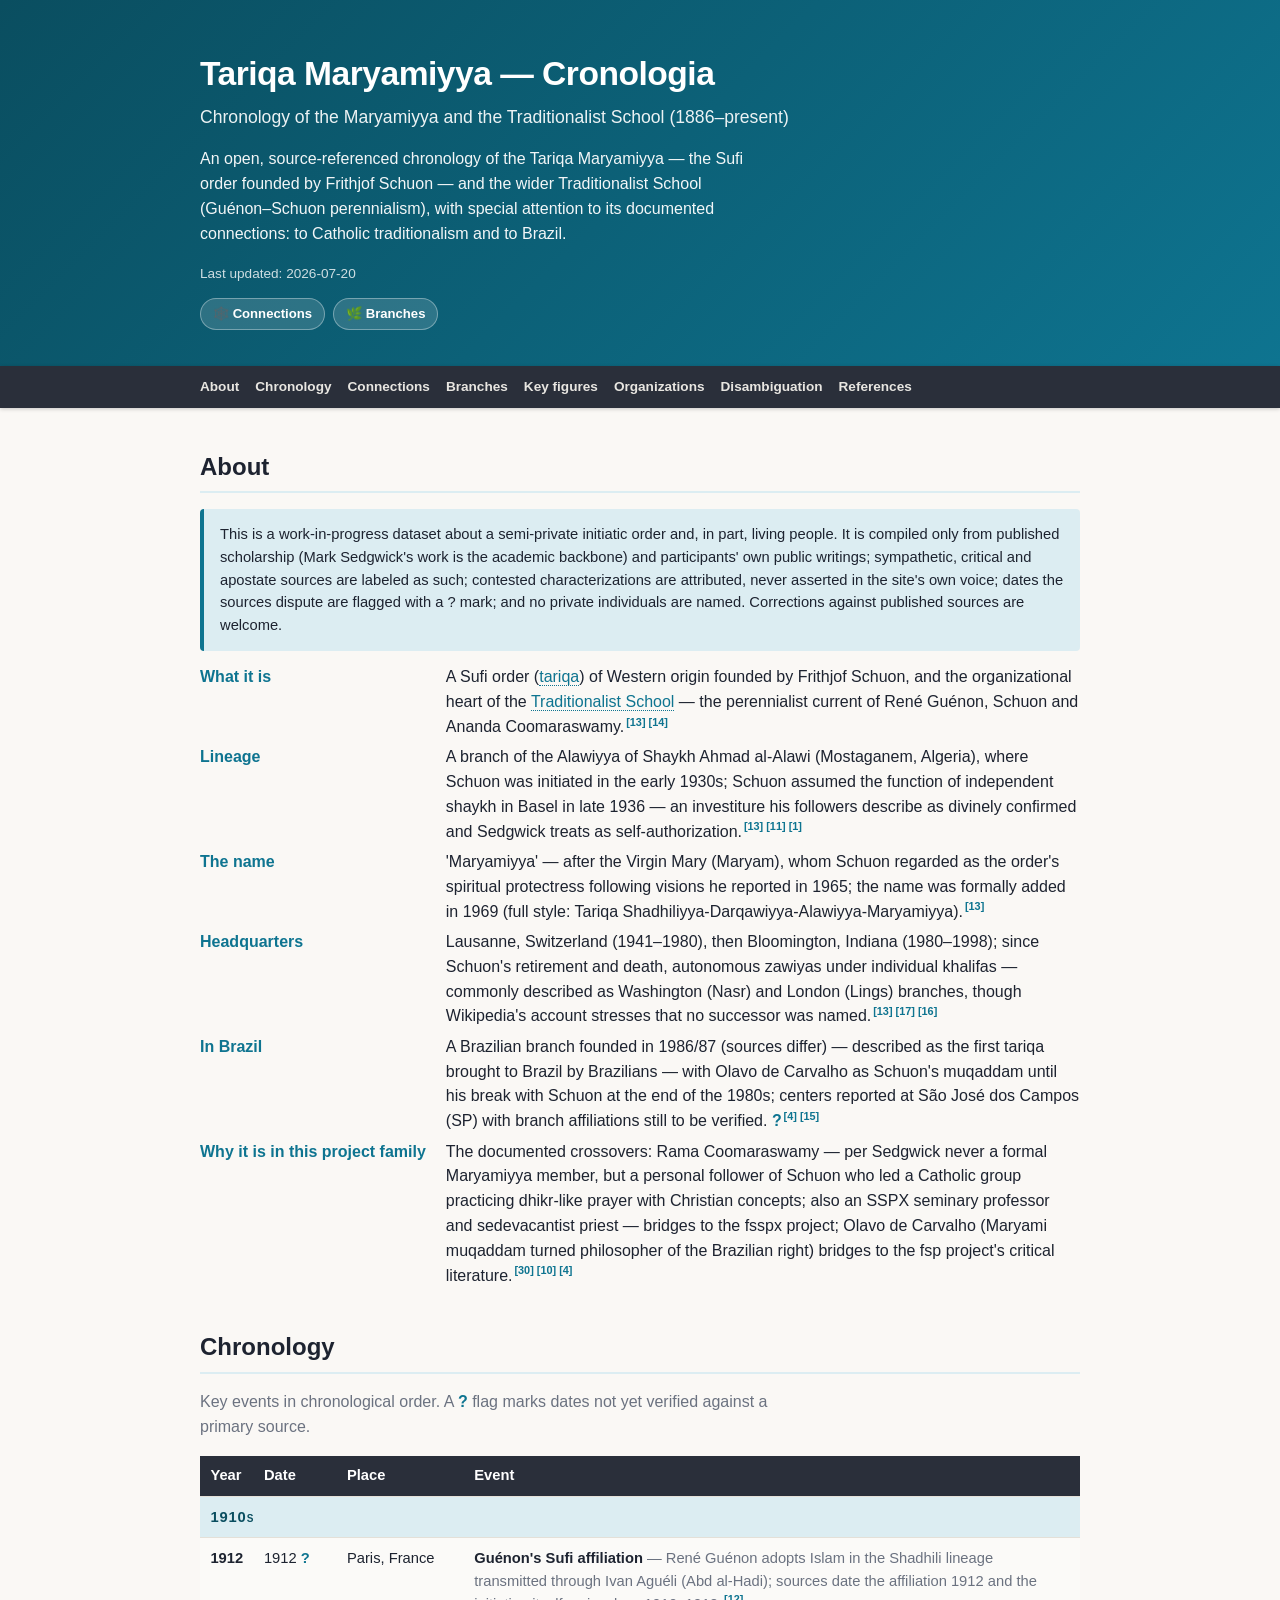
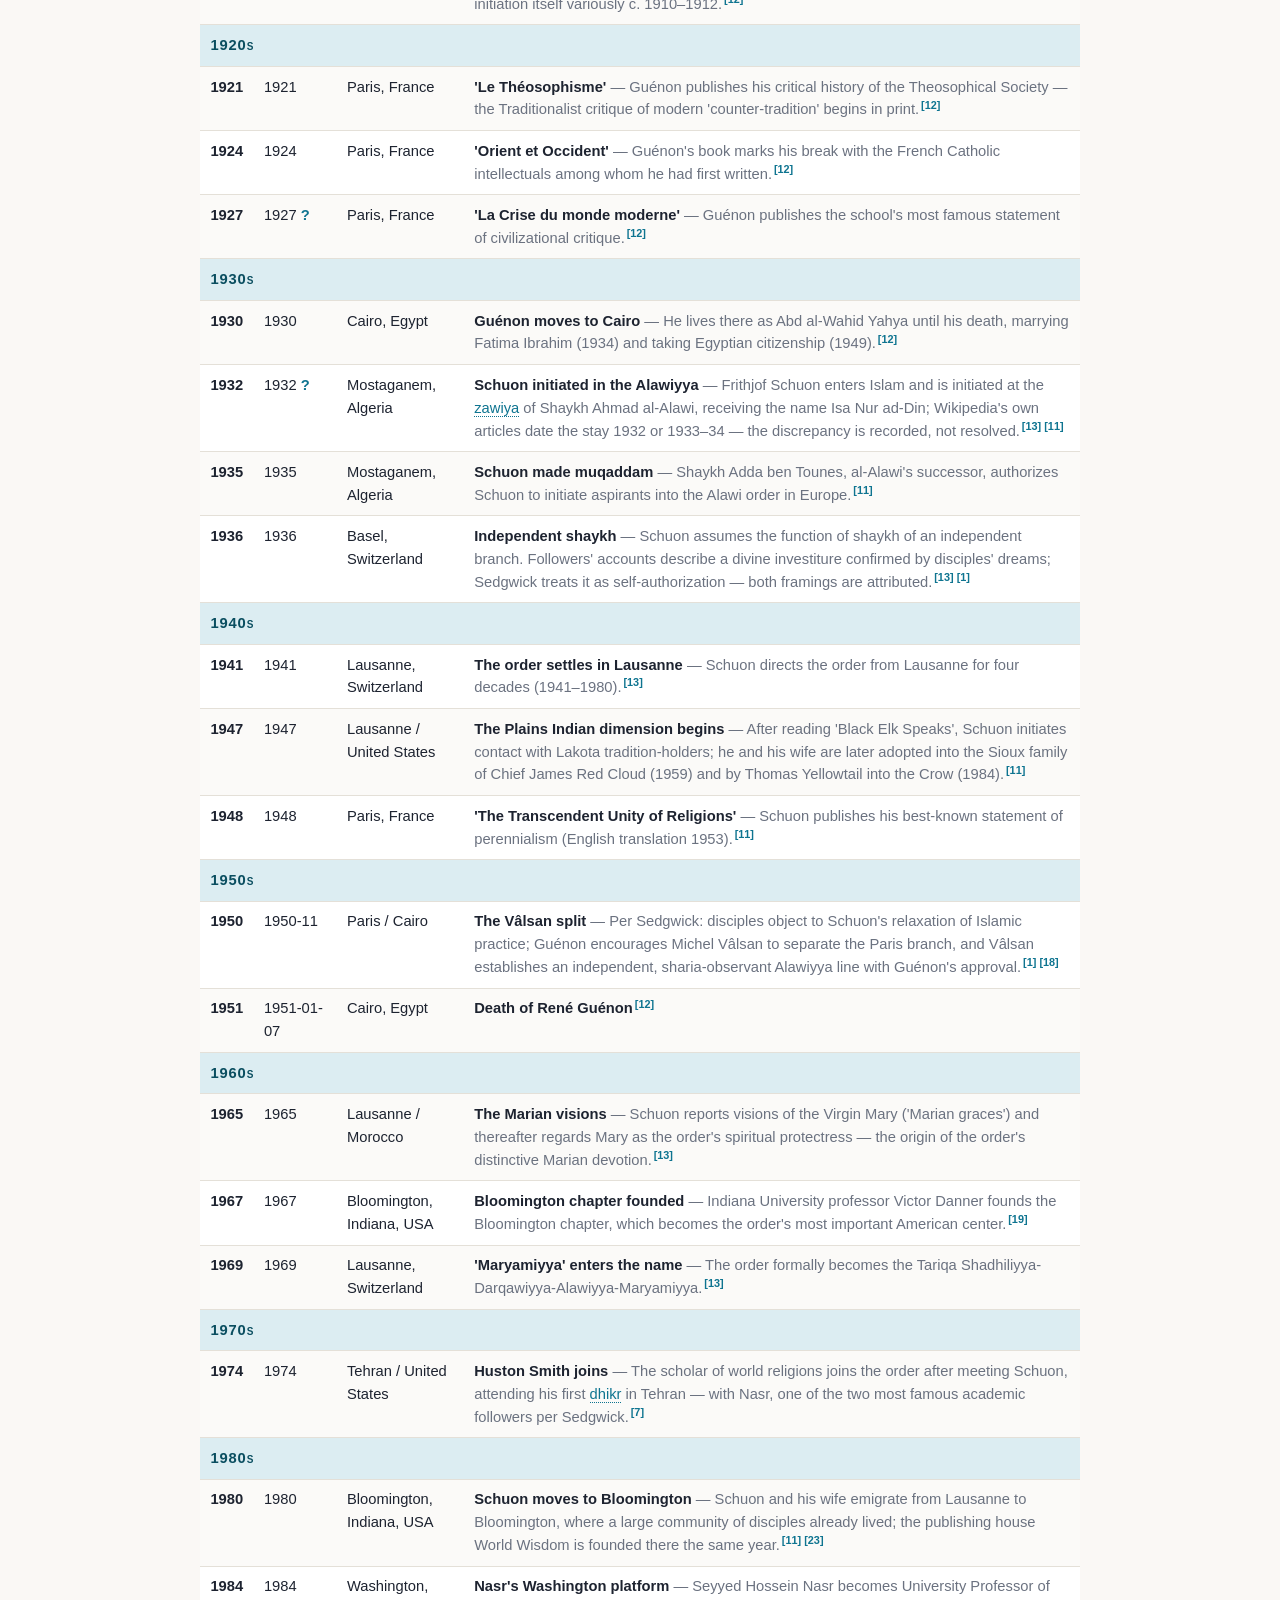
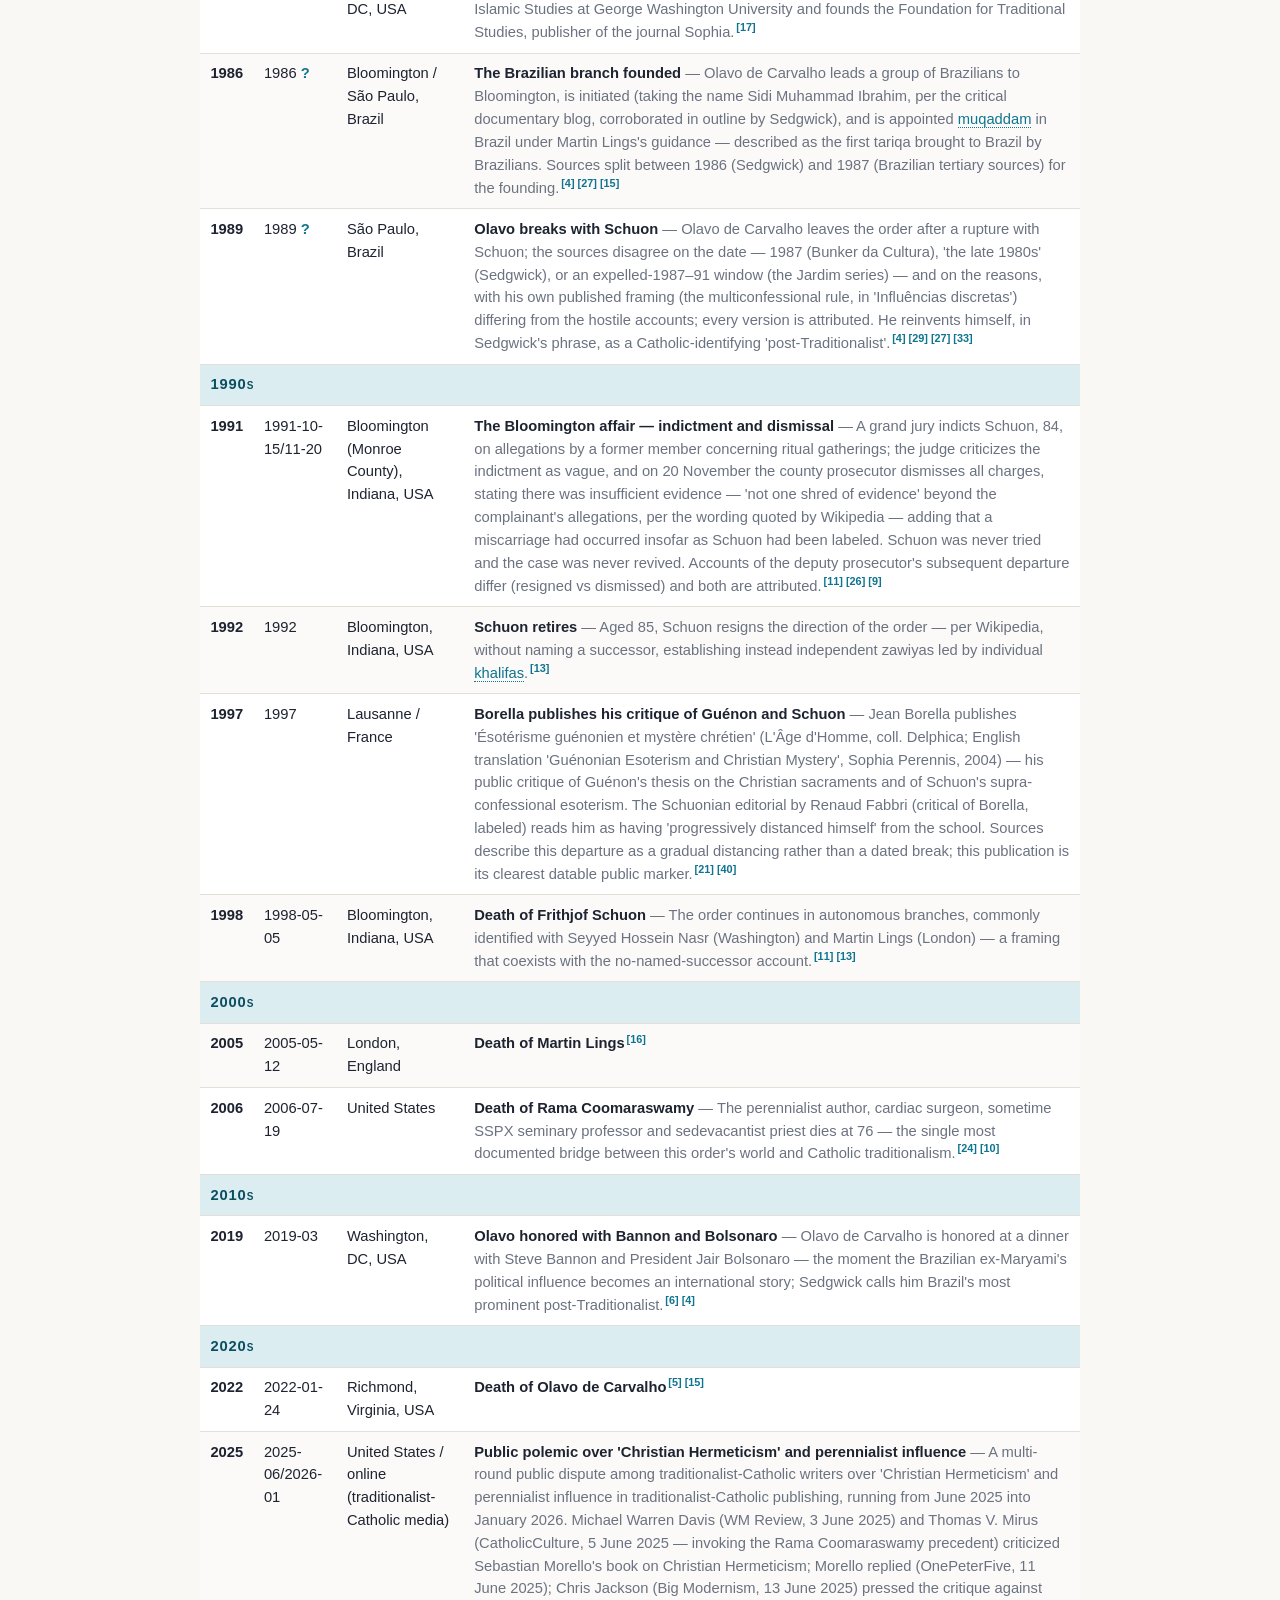
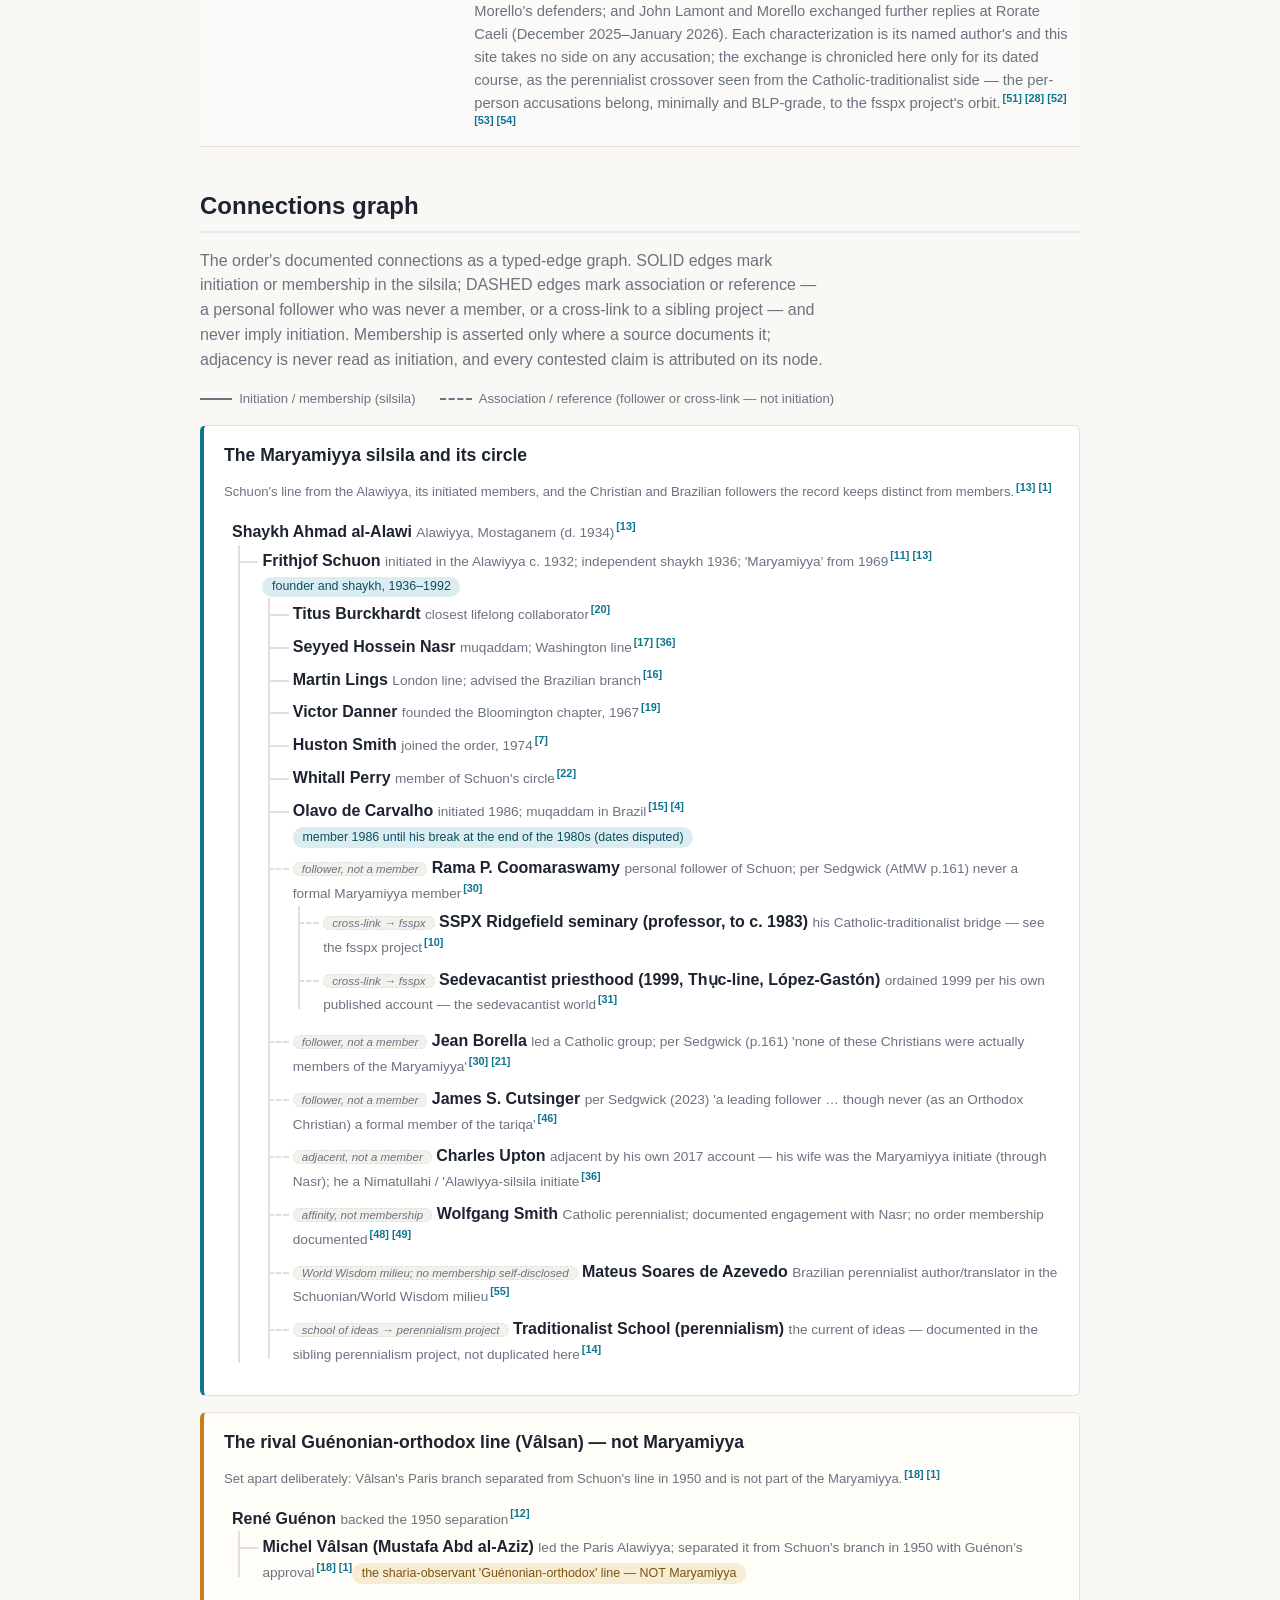
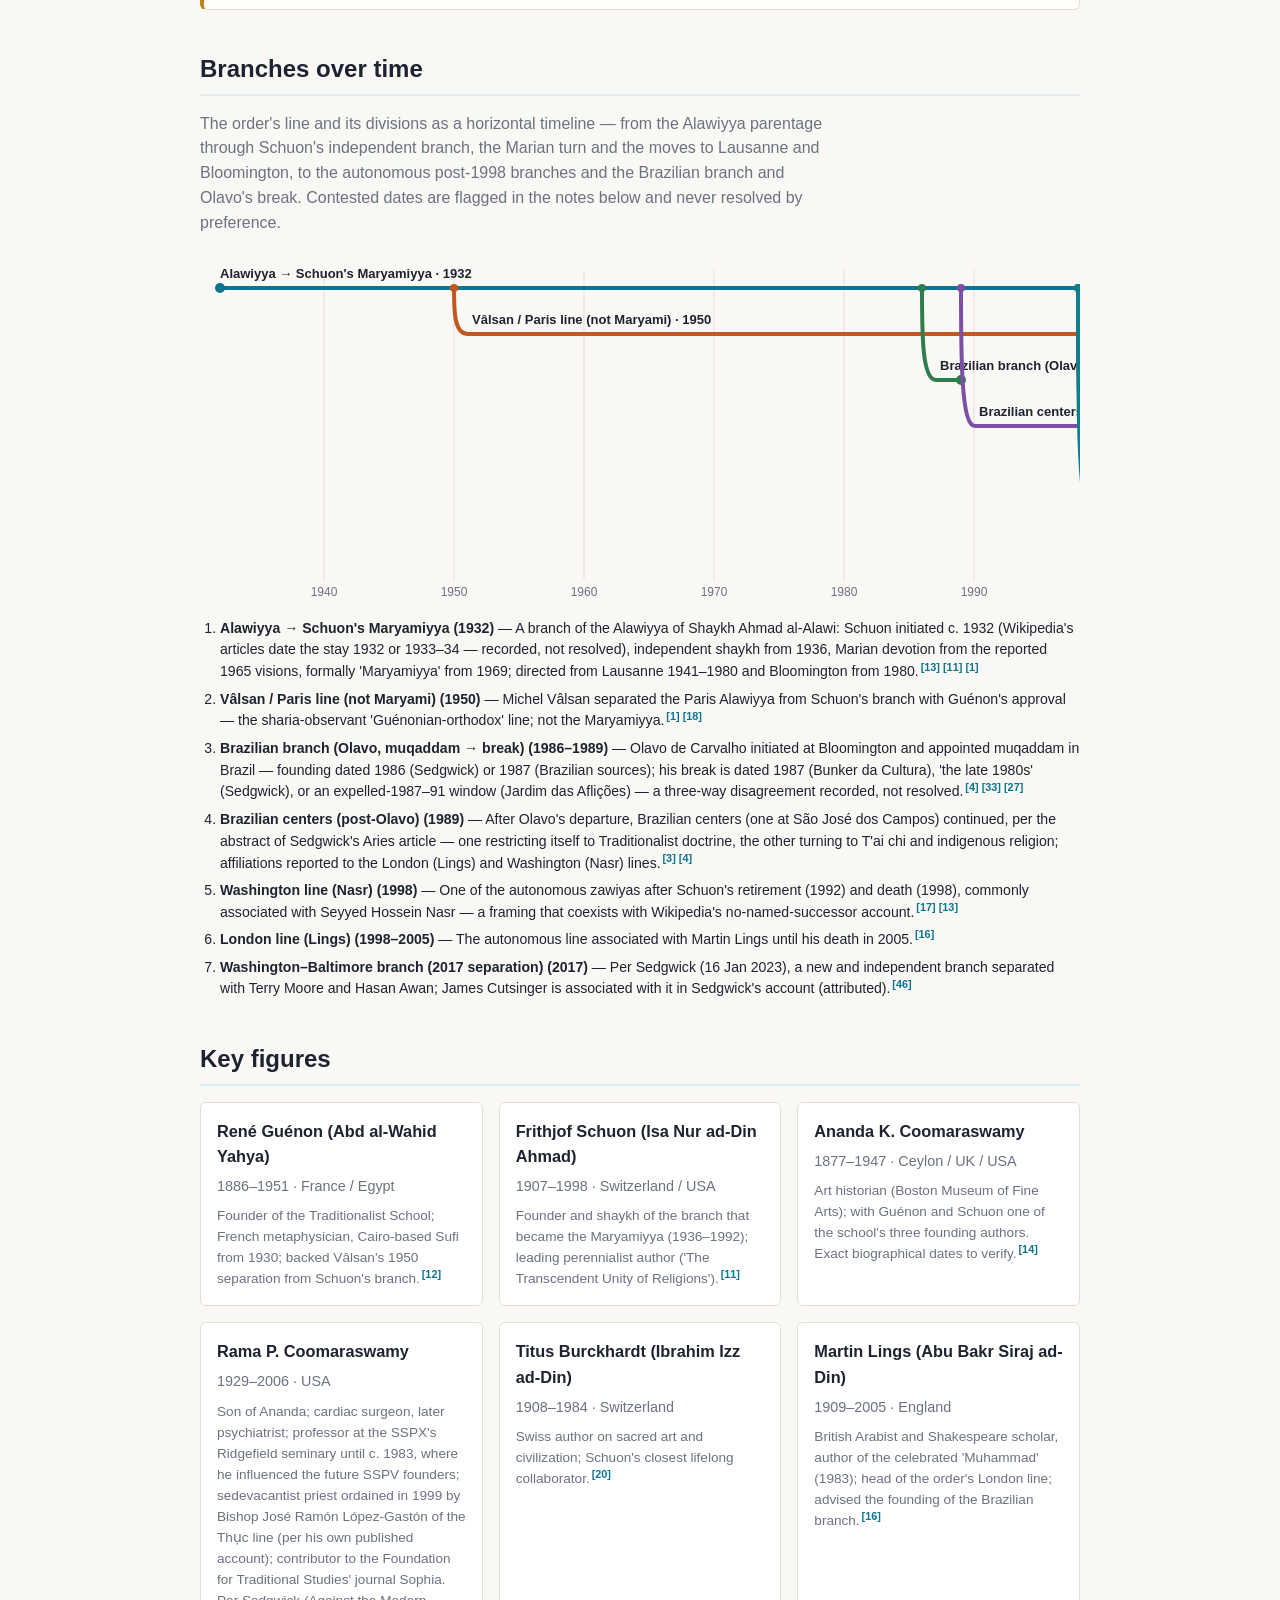
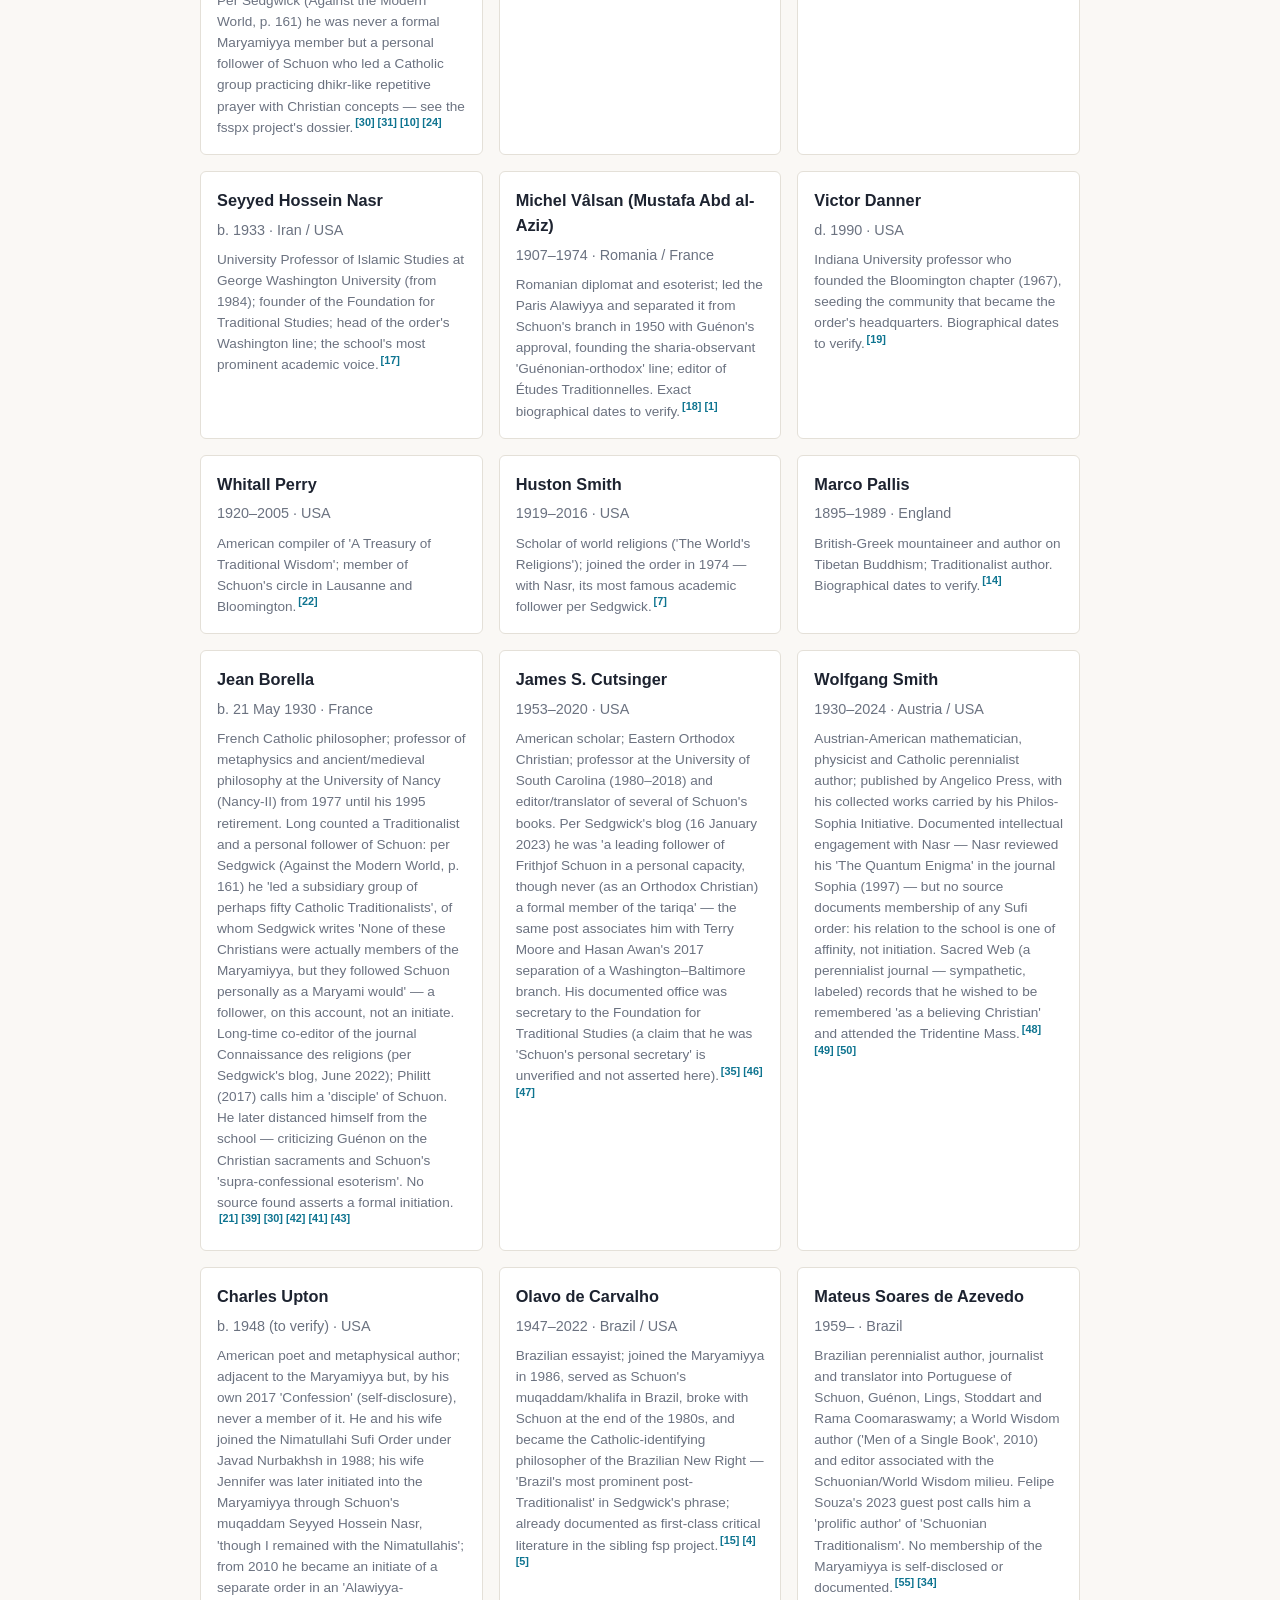
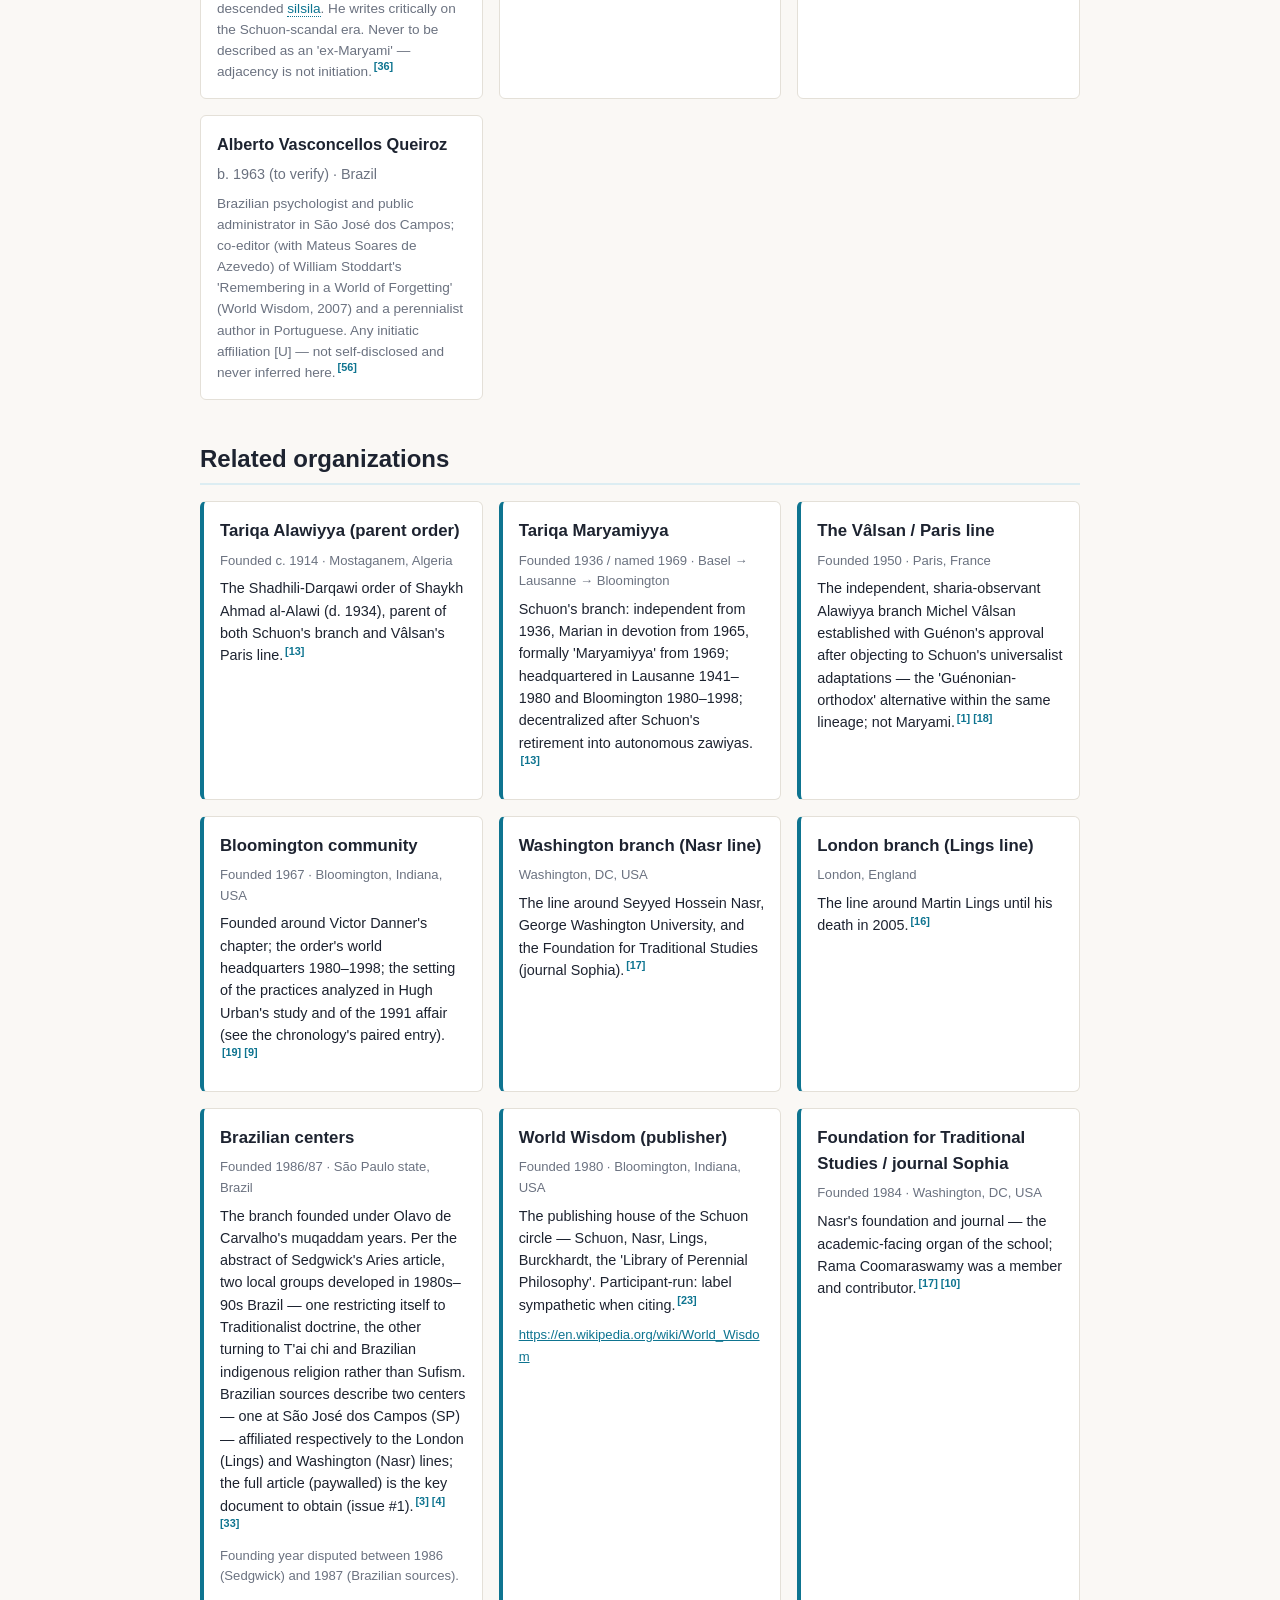
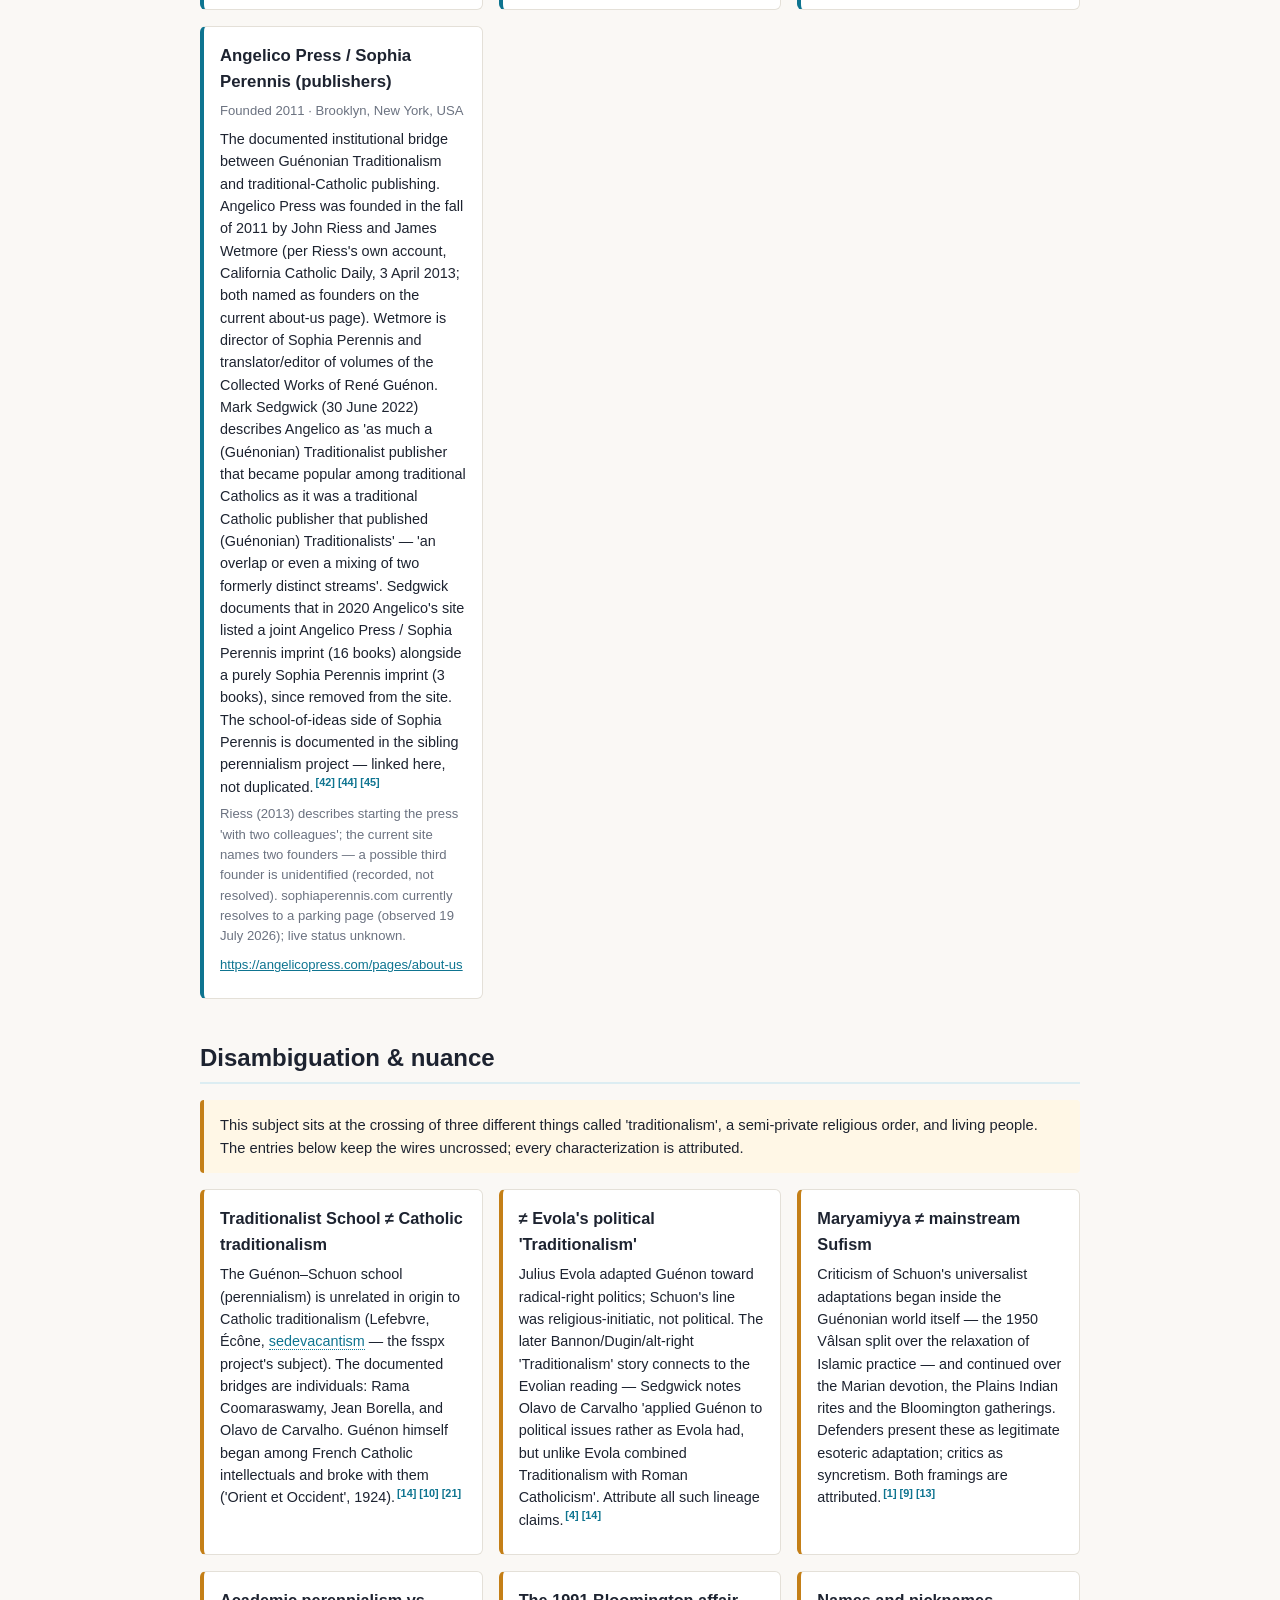
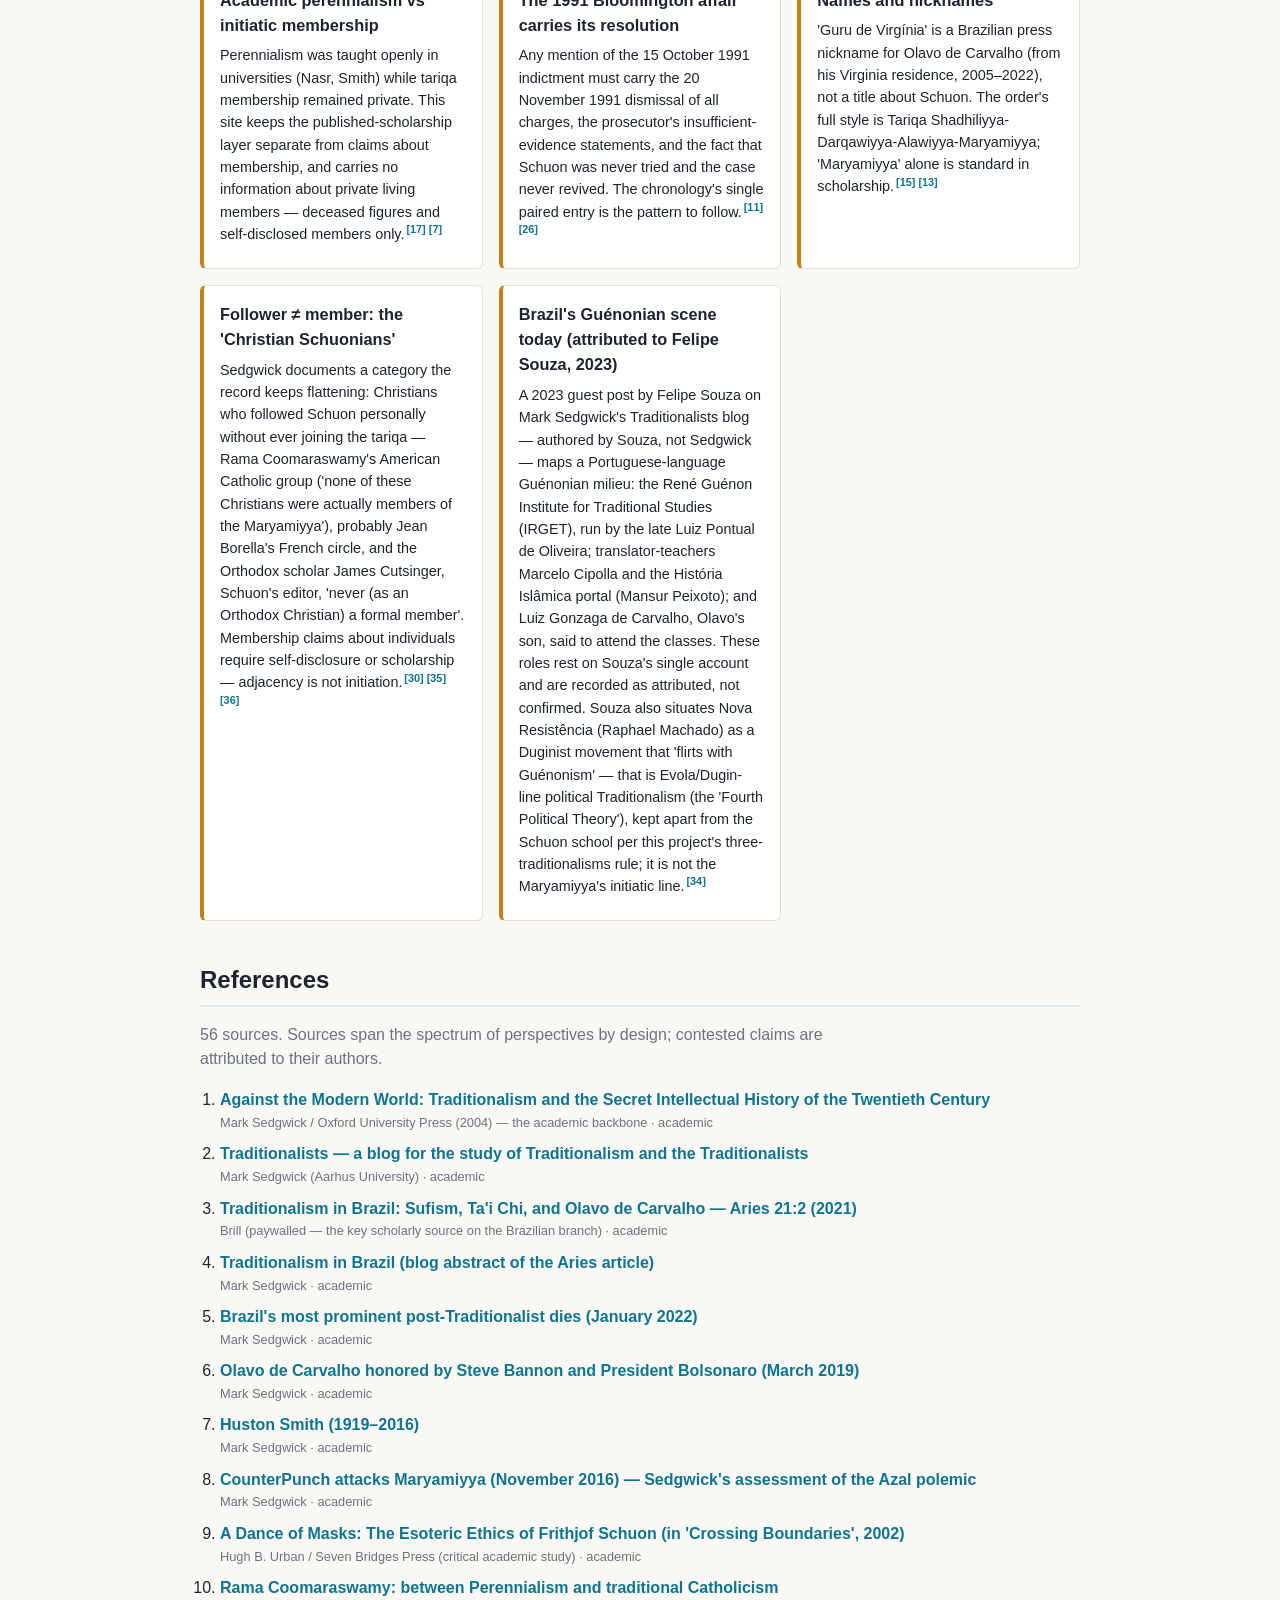
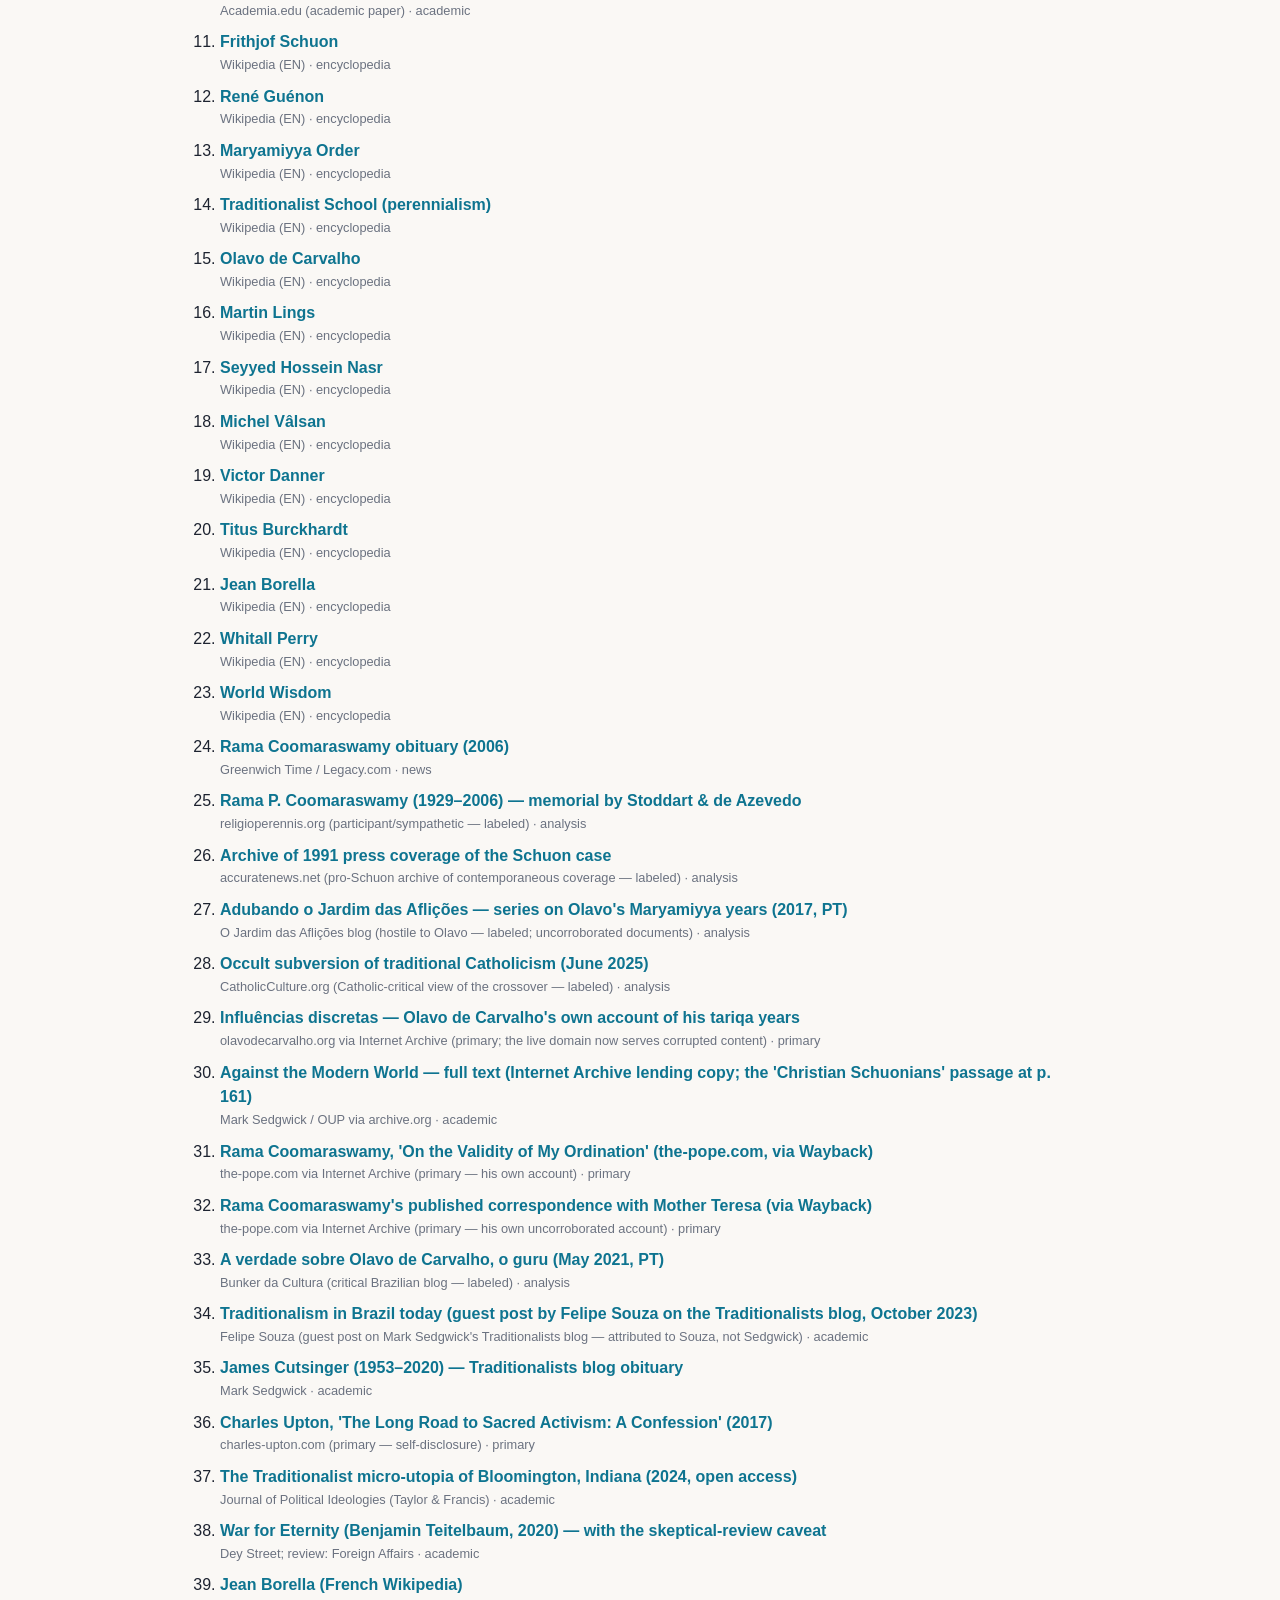
==== commit 8b49d808: "Glossary cross-links (tariqa#8 adoption): vendored term list, sync script, [[term-id]] markers Adopt" ====
--- a/docs/index.html
+++ b/docs/index.html
@@ -48,7 +48,7 @@
       <p class="notice">This is a work-in-progress dataset about a semi-private initiatic order and, in part, living people. It is compiled only from published scholarship (Mark Sedgwick&#39;s work is the academic backbone) and participants&#39; own public writings; sympathetic, critical and apostate sources are labeled as such; contested characterizations are attributed, never asserted in the site&#39;s own voice; dates the sources dispute are flagged with a ? mark; and no private individuals are named. Corrections against published sources are welcome.</p>
       <dl class="facts">
         <dt>What it is</dt>
-        <dd>A Sufi order (tariqa) of Western origin founded by Frithjof Schuon, and the organizational heart of the Traditionalist School — the perennialist current of René Guénon, Schuon and Ananda Coomaraswamy.<sup class="cite"><a href="#ref-13" title="Reference 13">[13]</a> <a href="#ref-14" title="Reference 14">[14]</a></sup></dd>
+        <dd>A Sufi order (<a class="glossary-link" href="https://cronologia.github.io/glossary/tariqa/">tariqa</a>) of Western origin founded by Frithjof Schuon, and the organizational heart of the <a class="glossary-link" href="https://cronologia.github.io/glossary/traditionalist-school/">Traditionalist School</a> — the perennialist current of René Guénon, Schuon and Ananda Coomaraswamy.<sup class="cite"><a href="#ref-13" title="Reference 13">[13]</a> <a href="#ref-14" title="Reference 14">[14]</a></sup></dd>
         <dt>Lineage</dt>
         <dd>A branch of the Alawiyya of Shaykh Ahmad al-Alawi (Mostaganem, Algeria), where Schuon was initiated in the early 1930s; Schuon assumed the function of independent shaykh in Basel in late 1936 — an investiture his followers describe as divinely confirmed and Sedgwick treats as self-authorization.<sup class="cite"><a href="#ref-13" title="Reference 13">[13]</a> <a href="#ref-11" title="Reference 11">[11]</a> <a href="#ref-1" title="Reference 1">[1]</a></sup></dd>
         <dt>The name</dt>
@@ -109,7 +109,7 @@
           <td class="year">1932</td>
           <td>1932 <span class="flag" title="Date not yet verified against a primary source">?</span></td>
           <td>Mostaganem, Algeria</td>
-          <td><strong>Schuon initiated in the Alawiyya</strong> <span class="muted">— Frithjof Schuon enters Islam and is initiated at the zawiya of Shaykh Ahmad al-Alawi, receiving the name Isa Nur ad-Din; Wikipedia&#39;s own articles date the stay 1932 or 1933–34 — the discrepancy is recorded, not resolved.</span><sup class="cite"><a href="#ref-13" title="Reference 13">[13]</a> <a href="#ref-11" title="Reference 11">[11]</a></sup></td>
+          <td><strong>Schuon initiated in the Alawiyya</strong> <span class="muted">— Frithjof Schuon enters Islam and is initiated at the <a class="glossary-link" href="https://cronologia.github.io/glossary/zawiya/">zawiya</a> of Shaykh Ahmad al-Alawi, receiving the name Isa Nur ad-Din; Wikipedia&#39;s own articles date the stay 1932 or 1933–34 — the discrepancy is recorded, not resolved.</span><sup class="cite"><a href="#ref-13" title="Reference 13">[13]</a> <a href="#ref-11" title="Reference 11">[11]</a></sup></td>
         </tr>
         <tr>
           <td class="year">1935</td>
@@ -179,7 +179,7 @@
           <td class="year">1974</td>
           <td>1974</td>
           <td>Tehran / United States</td>
-          <td><strong>Huston Smith joins</strong> <span class="muted">— The scholar of world religions joins the order after meeting Schuon, attending his first dhikr in Tehran — with Nasr, one of the two most famous academic followers per Sedgwick.</span><sup class="cite"><a href="#ref-7" title="Reference 7">[7]</a></sup></td>
+          <td><strong>Huston Smith joins</strong> <span class="muted">— The scholar of world religions joins the order after meeting Schuon, attending his first <a class="glossary-link" href="https://cronologia.github.io/glossary/dhikr/">dhikr</a> in Tehran — with Nasr, one of the two most famous academic followers per Sedgwick.</span><sup class="cite"><a href="#ref-7" title="Reference 7">[7]</a></sup></td>
         </tr>
         <tr class="decade-row"><th colspan="4">1980s</th></tr>
         <tr>
@@ -198,7 +198,7 @@
           <td class="year">1986</td>
           <td>1986 <span class="flag" title="Date not yet verified against a primary source">?</span></td>
           <td>Bloomington / São Paulo, Brazil</td>
-          <td><strong>The Brazilian branch founded</strong> <span class="muted">— Olavo de Carvalho leads a group of Brazilians to Bloomington, is initiated (taking the name Sidi Muhammad Ibrahim, per the critical documentary blog, corroborated in outline by Sedgwick), and is appointed muqaddam in Brazil under Martin Lings&#39;s guidance — described as the first tariqa brought to Brazil by Brazilians. Sources split between 1986 (Sedgwick) and 1987 (Brazilian tertiary sources) for the founding.</span><sup class="cite"><a href="#ref-4" title="Reference 4">[4]</a> <a href="#ref-27" title="Reference 27">[27]</a> <a href="#ref-15" title="Reference 15">[15]</a></sup></td>
+          <td><strong>The Brazilian branch founded</strong> <span class="muted">— Olavo de Carvalho leads a group of Brazilians to Bloomington, is initiated (taking the name Sidi Muhammad Ibrahim, per the critical documentary blog, corroborated in outline by Sedgwick), and is appointed <a class="glossary-link" href="https://cronologia.github.io/glossary/muqaddam/">muqaddam</a> in Brazil under Martin Lings&#39;s guidance — described as the first tariqa brought to Brazil by Brazilians. Sources split between 1986 (Sedgwick) and 1987 (Brazilian tertiary sources) for the founding.</span><sup class="cite"><a href="#ref-4" title="Reference 4">[4]</a> <a href="#ref-27" title="Reference 27">[27]</a> <a href="#ref-15" title="Reference 15">[15]</a></sup></td>
         </tr>
         <tr>
           <td class="year">1989</td>
@@ -217,7 +217,7 @@
           <td class="year">1992</td>
           <td>1992</td>
           <td>Bloomington, Indiana, USA</td>
-          <td><strong>Schuon retires</strong> <span class="muted">— Aged 85, Schuon resigns the direction of the order — per Wikipedia, without naming a successor, establishing instead independent zawiyas led by individual khalifas.</span><sup class="cite"><a href="#ref-13" title="Reference 13">[13]</a></sup></td>
+          <td><strong>Schuon retires</strong> <span class="muted">— Aged 85, Schuon resigns the direction of the order — per Wikipedia, without naming a successor, establishing instead independent zawiyas led by individual <a class="glossary-link" href="https://cronologia.github.io/glossary/khalifa/">khalifas</a>.</span><sup class="cite"><a href="#ref-13" title="Reference 13">[13]</a></sup></td>
         </tr>
         <tr>
           <td class="year">1997</td>
@@ -453,7 +453,7 @@
       <div class="party-card">
         <h3>Charles Upton</h3>
         <p class="country">b. 1948 (to verify) · USA</p>
-        <p class="figures">American poet and metaphysical author; adjacent to the Maryamiyya but, by his own 2017 &#39;Confession&#39; (self-disclosure), never a member of it. He and his wife joined the Nimatullahi Sufi Order under Javad Nurbakhsh in 1988; his wife Jennifer was later initiated into the Maryamiyya through Schuon&#39;s muqaddam Seyyed Hossein Nasr, &#39;though I remained with the Nimatullahis&#39;; from 2010 he became an initiate of a separate order in an &#39;Alawiyya-descended silsila. He writes critically on the Schuon-scandal era. Never to be described as an &#39;ex-Maryami&#39; — adjacency is not initiation.<sup class="cite"><a href="#ref-36" title="Reference 36">[36]</a></sup></p>
+        <p class="figures">American poet and metaphysical author; adjacent to the Maryamiyya but, by his own 2017 &#39;Confession&#39; (self-disclosure), never a member of it. He and his wife joined the Nimatullahi Sufi Order under Javad Nurbakhsh in 1988; his wife Jennifer was later initiated into the Maryamiyya through Schuon&#39;s muqaddam Seyyed Hossein Nasr, &#39;though I remained with the Nimatullahis&#39;; from 2010 he became an initiate of a separate order in an &#39;Alawiyya-descended <a class="glossary-link" href="https://cronologia.github.io/glossary/silsila/">silsila</a>. He writes critically on the Schuon-scandal era. Never to be described as an &#39;ex-Maryami&#39; — adjacency is not initiation.<sup class="cite"><a href="#ref-36" title="Reference 36">[36]</a></sup></p>
         
       </div>
       <div class="party-card">
@@ -559,7 +559,7 @@
       <div class="party-grid">
       <div class="cp-card">
         <h3>Traditionalist School ≠ Catholic traditionalism</h3>
-        <p>The Guénon–Schuon school (perennialism) is unrelated in origin to Catholic traditionalism (Lefebvre, Écône, sedevacantism — the fsspx project&#39;s subject). The documented bridges are individuals: Rama Coomaraswamy, Jean Borella, and Olavo de Carvalho. Guénon himself began among French Catholic intellectuals and broke with them (&#39;Orient et Occident&#39;, 1924).<sup class="cite"><a href="#ref-14" title="Reference 14">[14]</a> <a href="#ref-10" title="Reference 10">[10]</a> <a href="#ref-21" title="Reference 21">[21]</a></sup></p>
+        <p>The Guénon–Schuon school (perennialism) is unrelated in origin to Catholic traditionalism (Lefebvre, Écône, <a class="glossary-link" href="https://cronologia.github.io/glossary/sedevacantism/">sedevacantism</a> — the fsspx project&#39;s subject). The documented bridges are individuals: Rama Coomaraswamy, Jean Borella, and Olavo de Carvalho. Guénon himself began among French Catholic intellectuals and broke with them (&#39;Orient et Occident&#39;, 1924).<sup class="cite"><a href="#ref-14" title="Reference 14">[14]</a> <a href="#ref-10" title="Reference 10">[10]</a> <a href="#ref-21" title="Reference 21">[21]</a></sup></p>
       </div>
       <div class="cp-card">
         <h3>≠ Evola&#39;s political &#39;Traditionalism&#39;</h3>
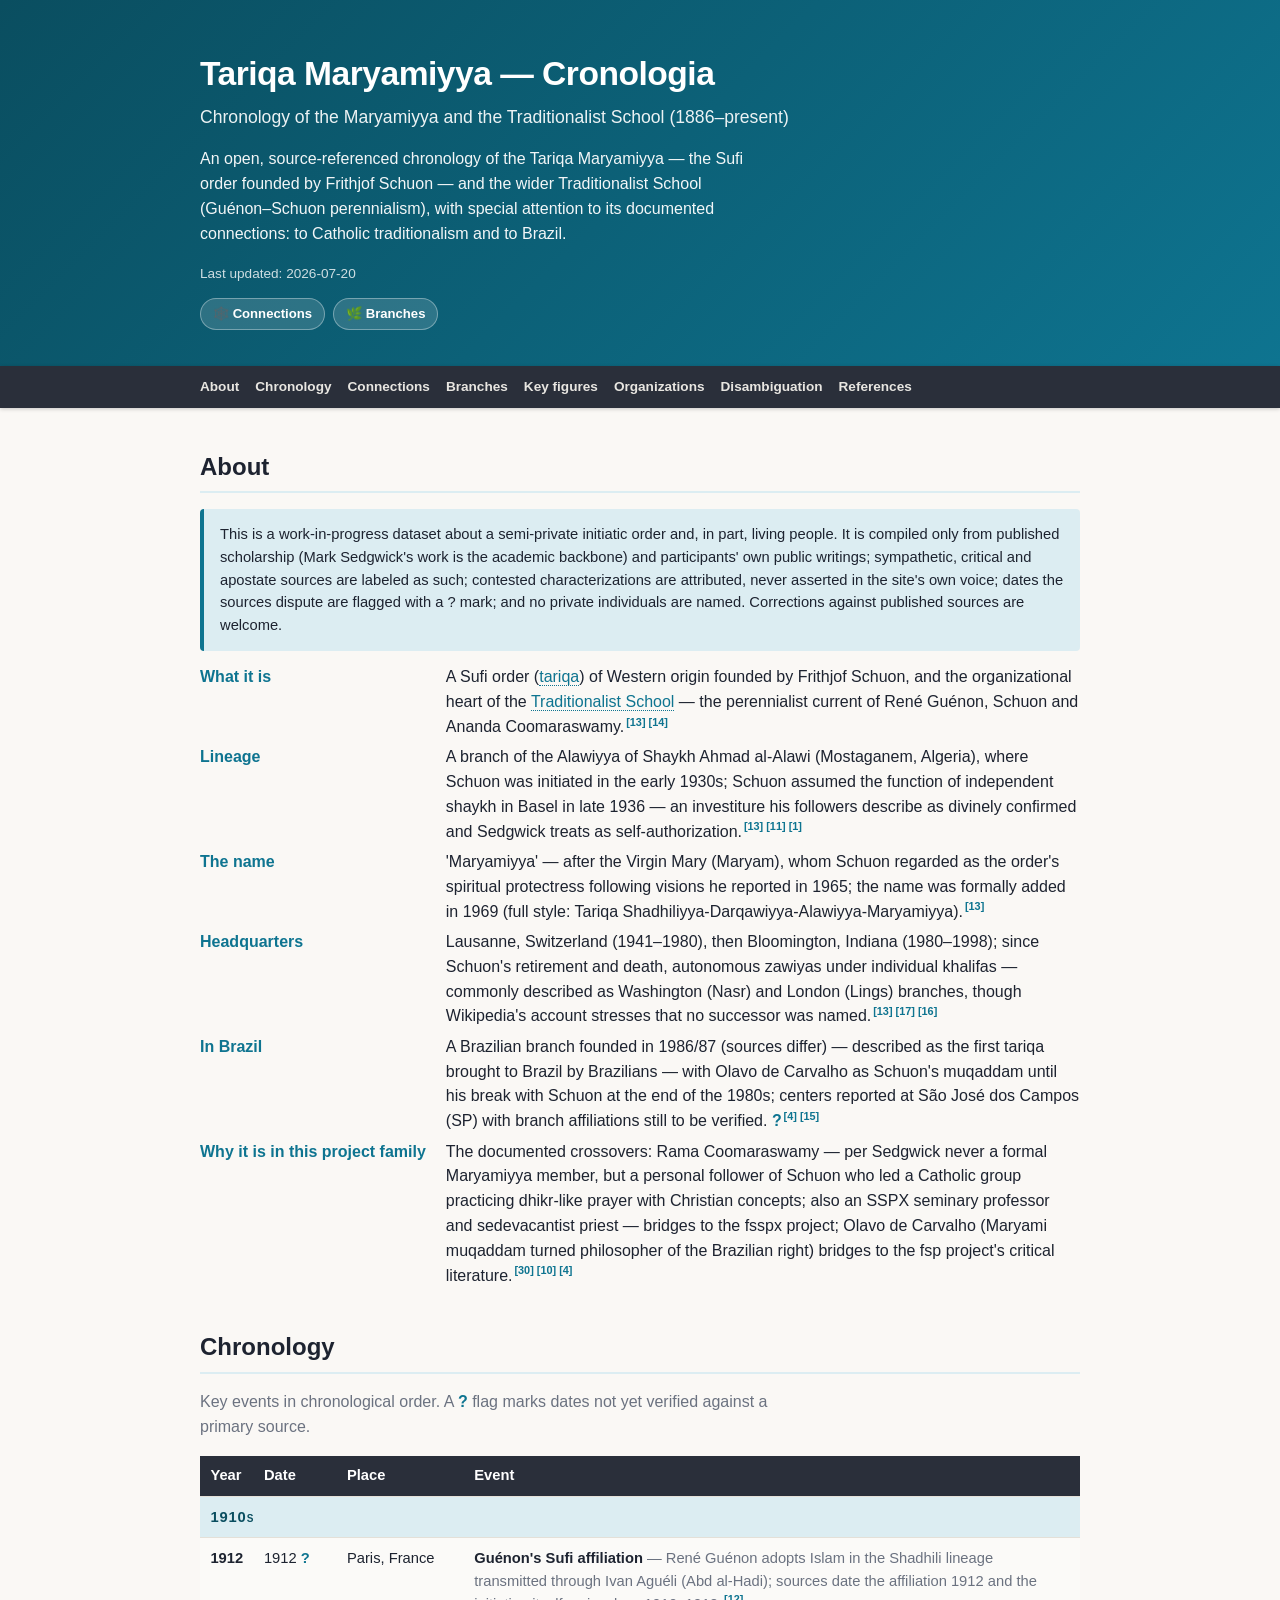
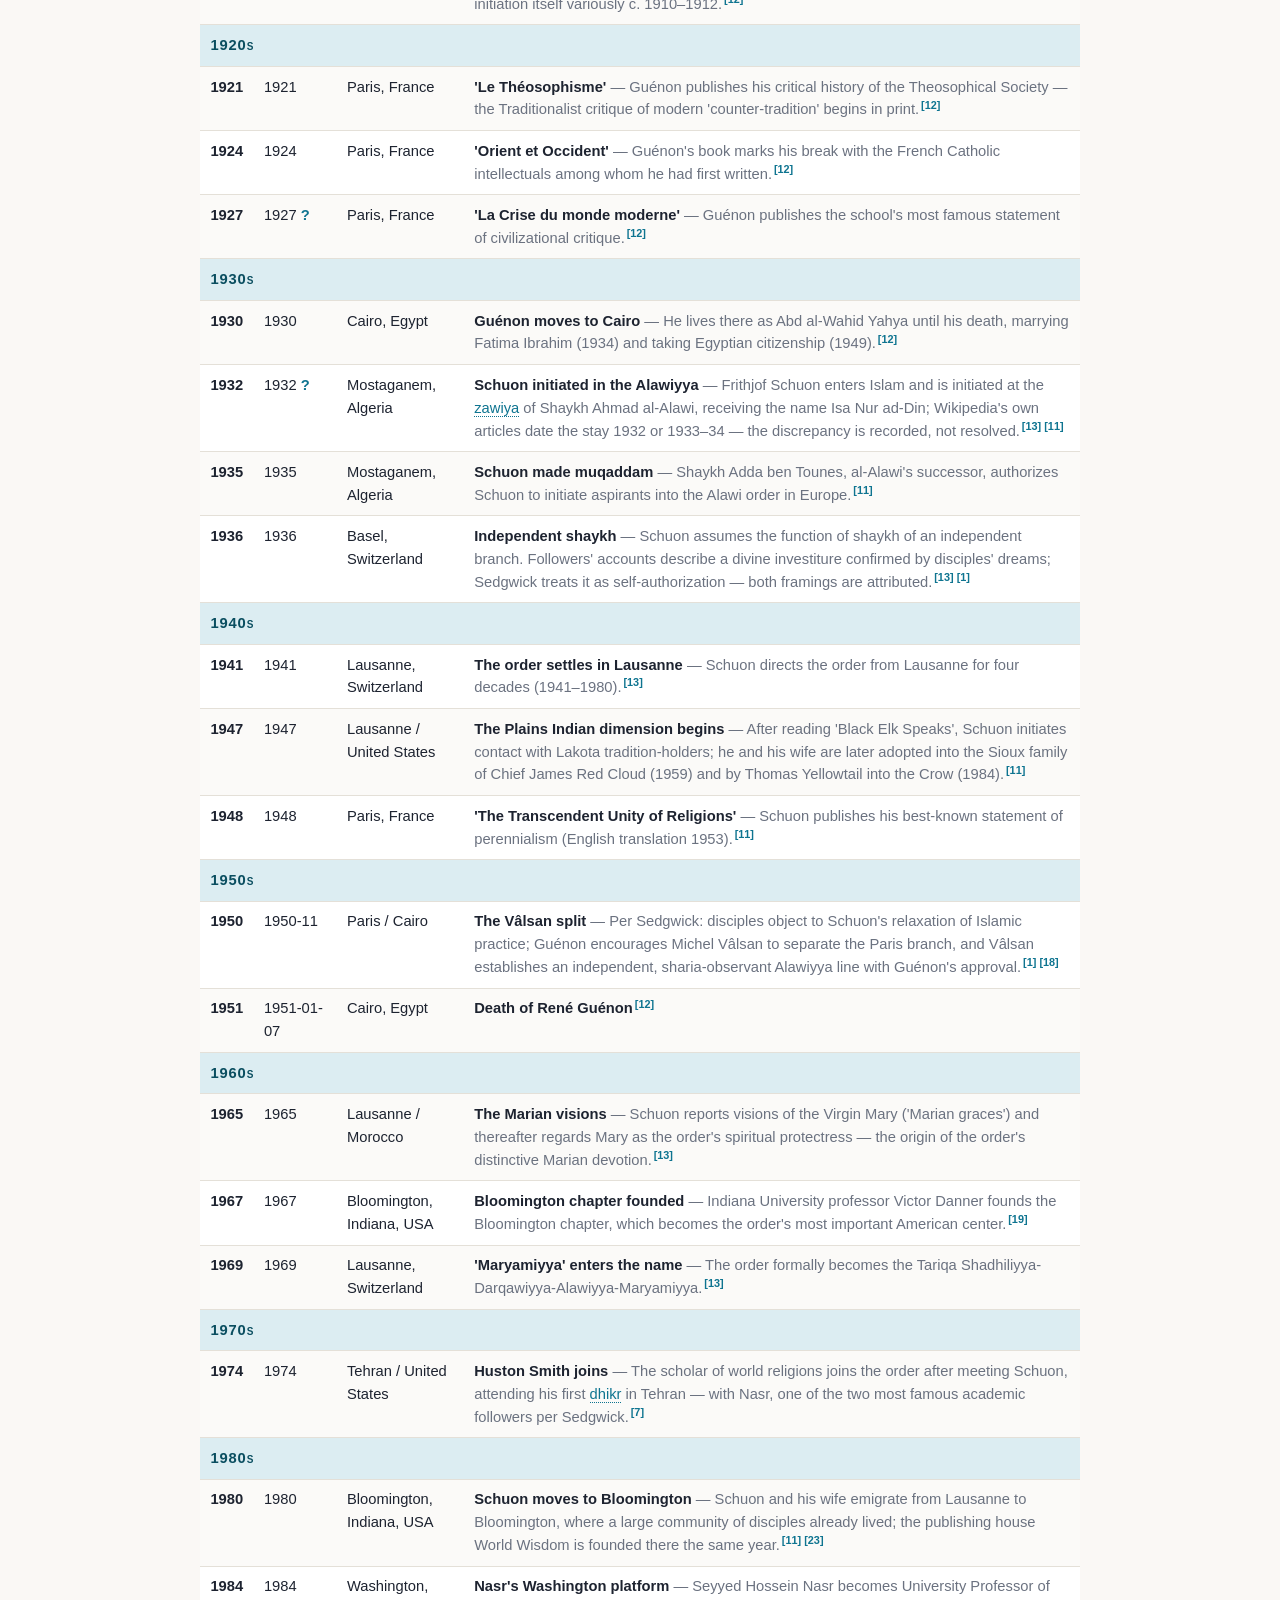
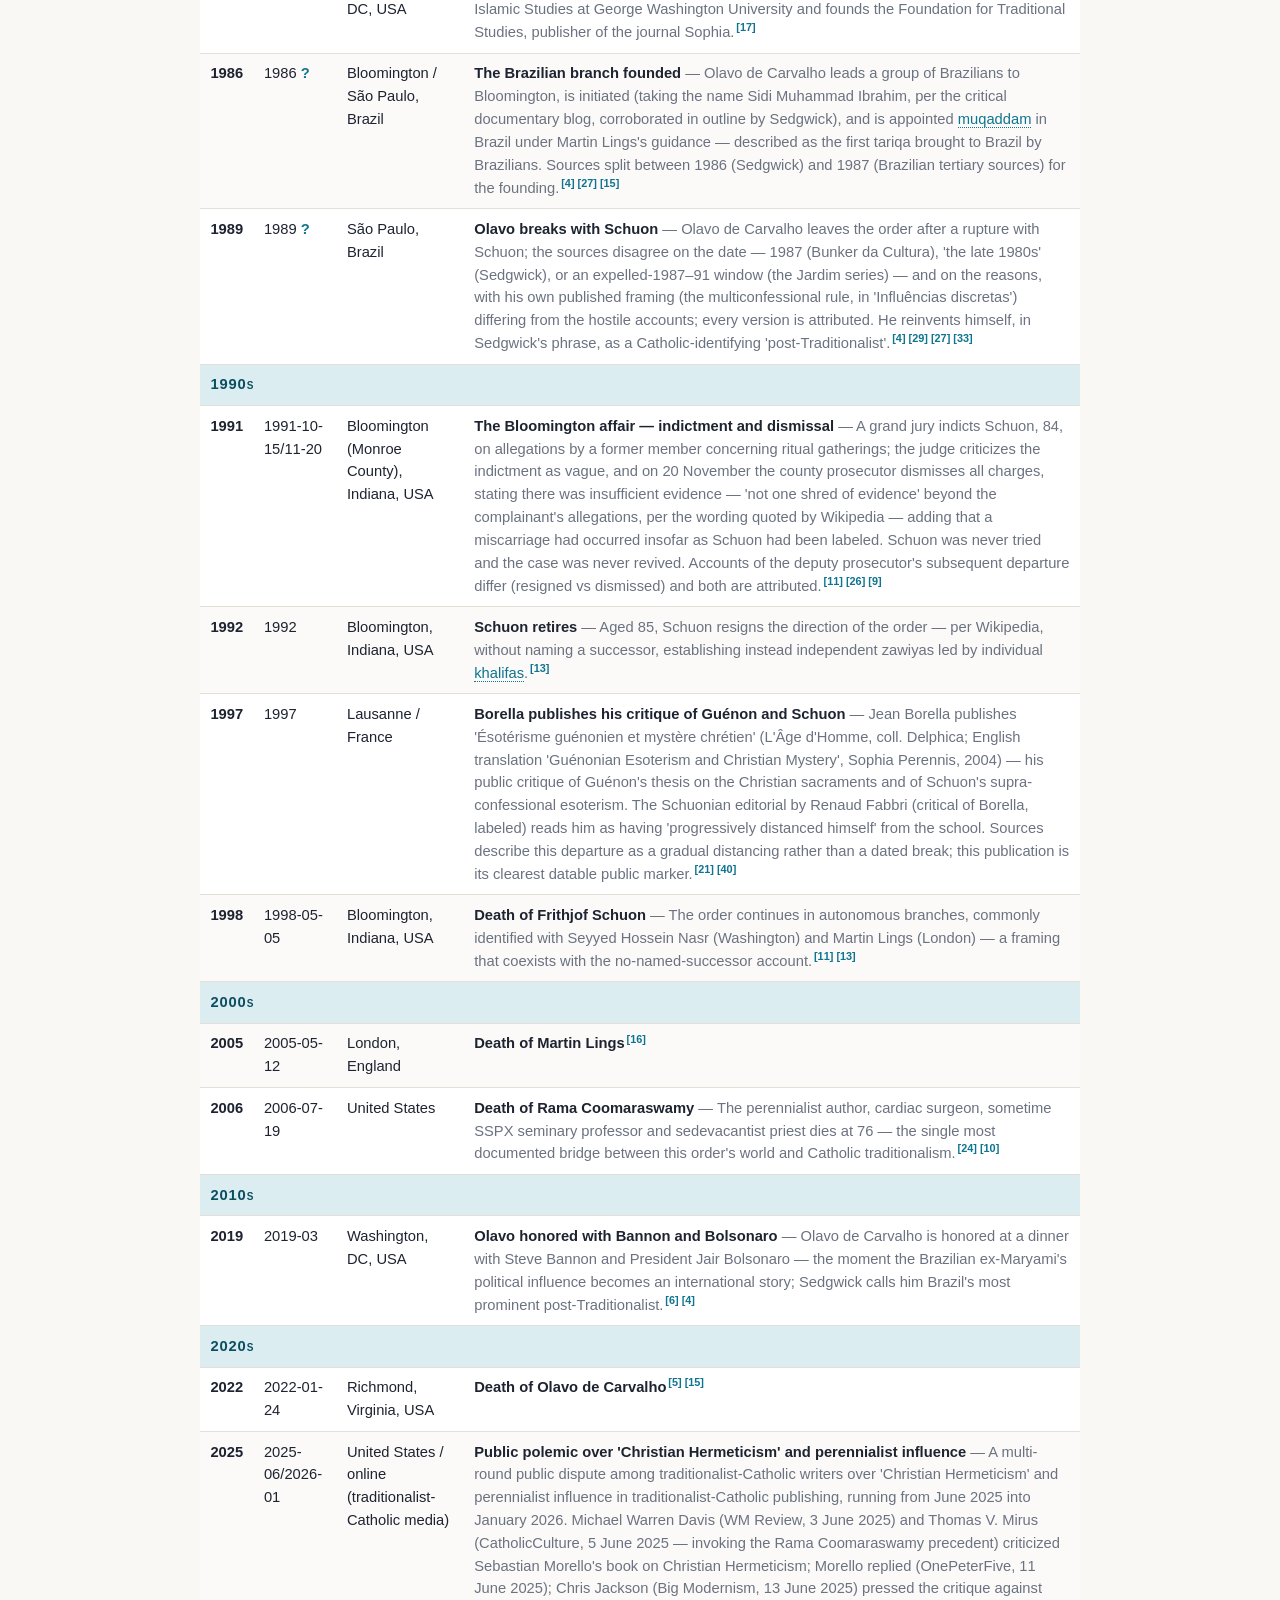
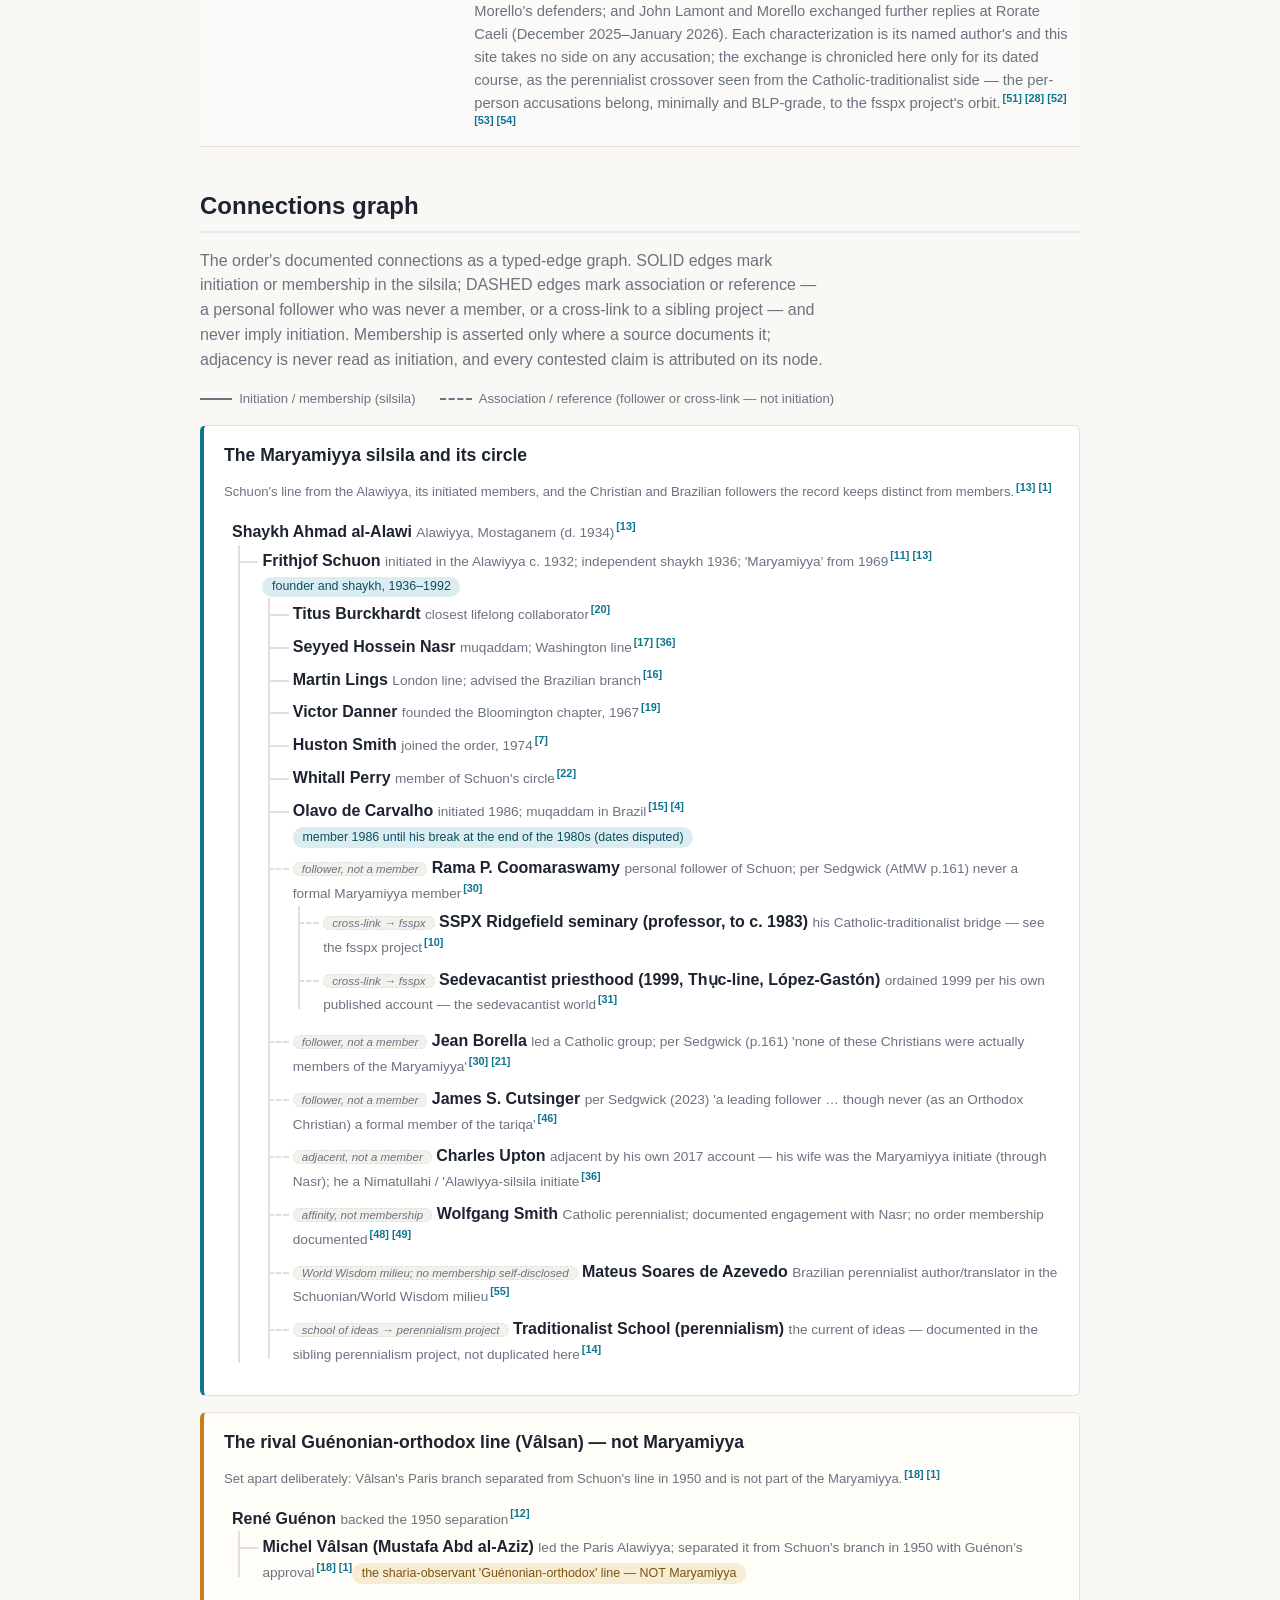
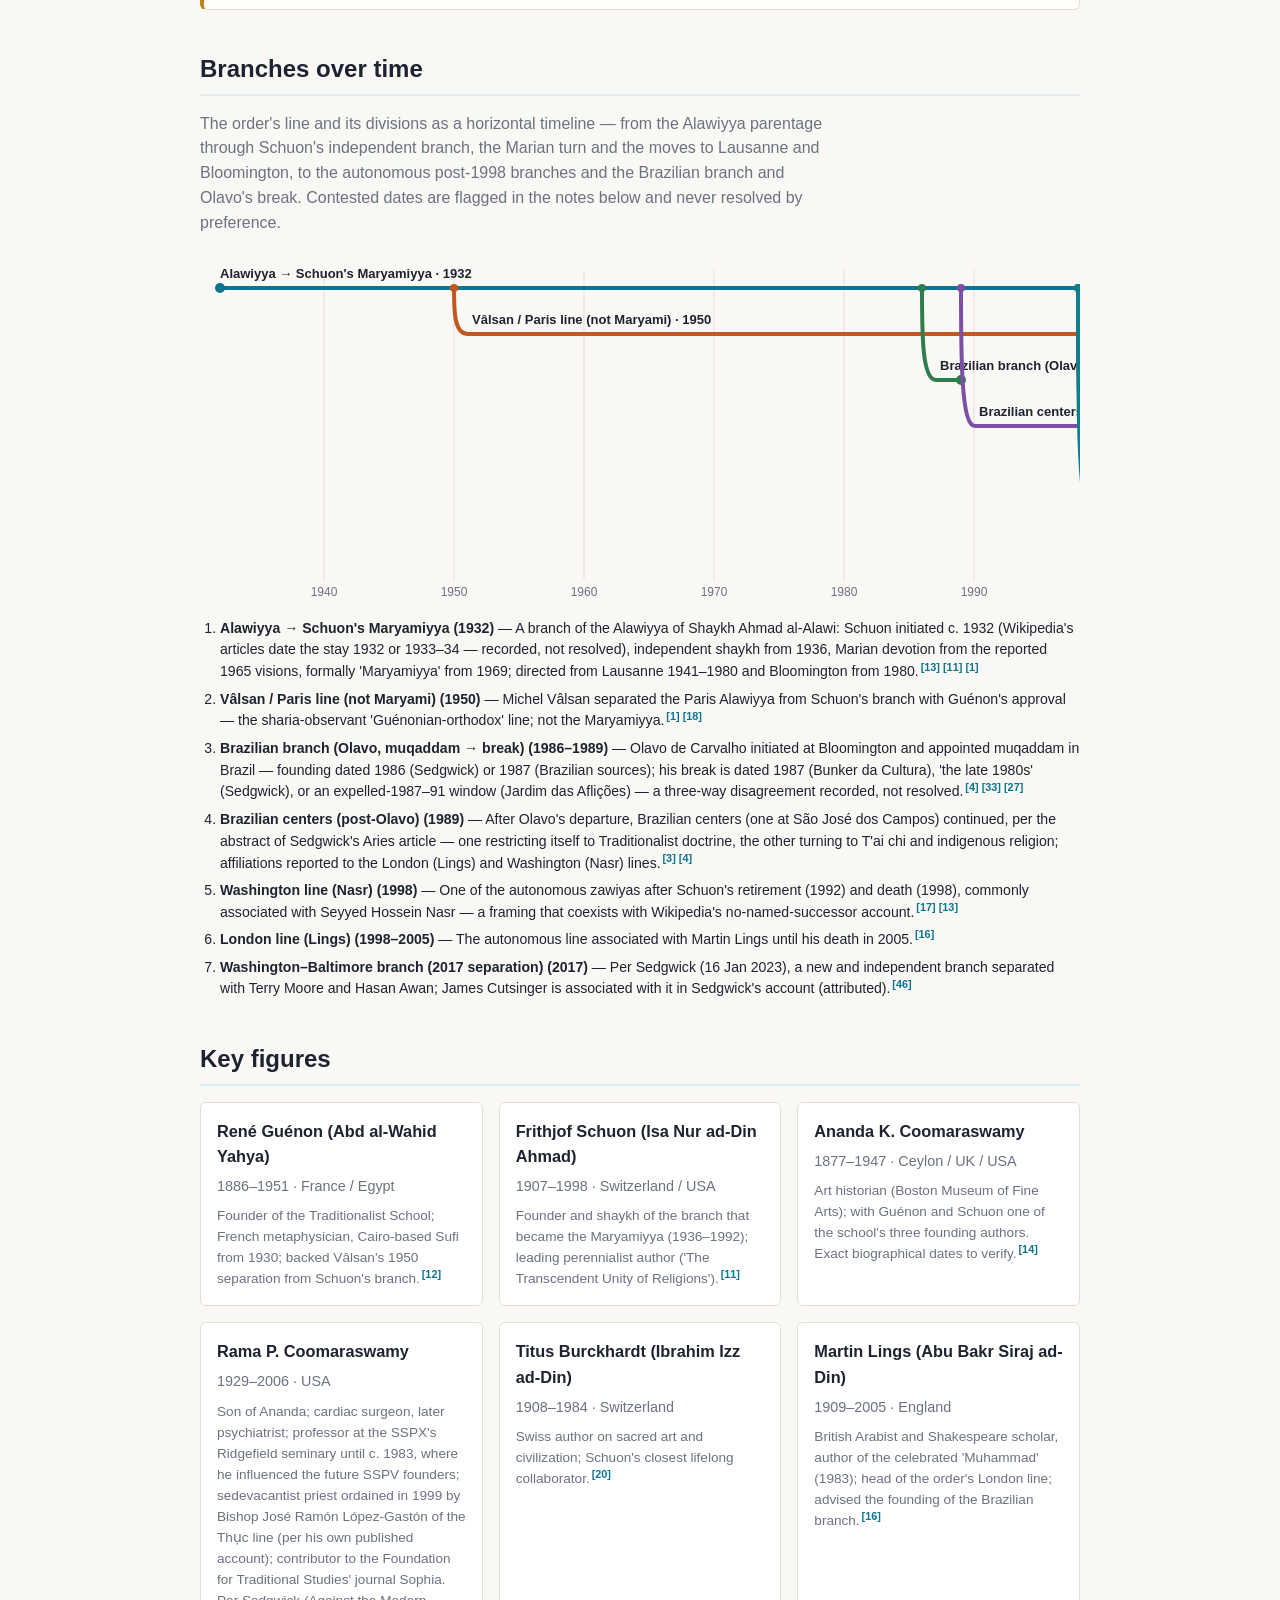
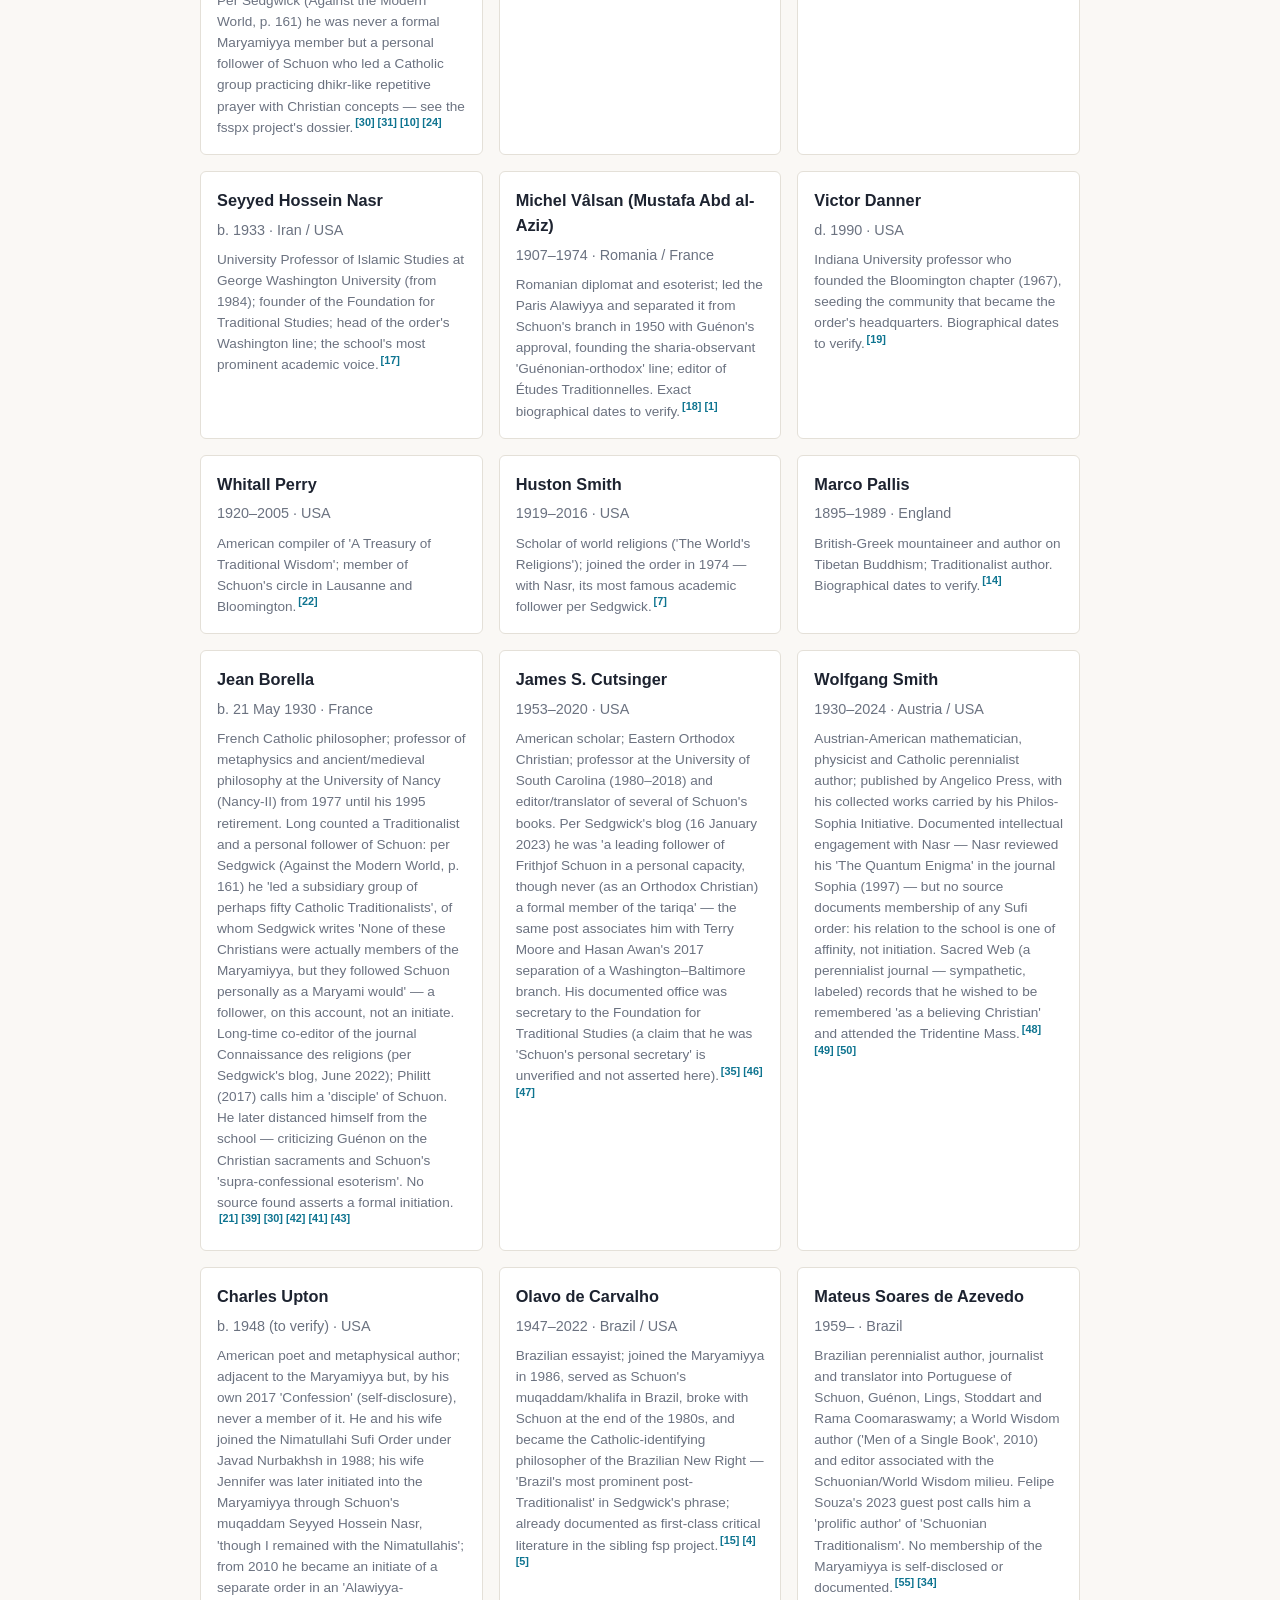
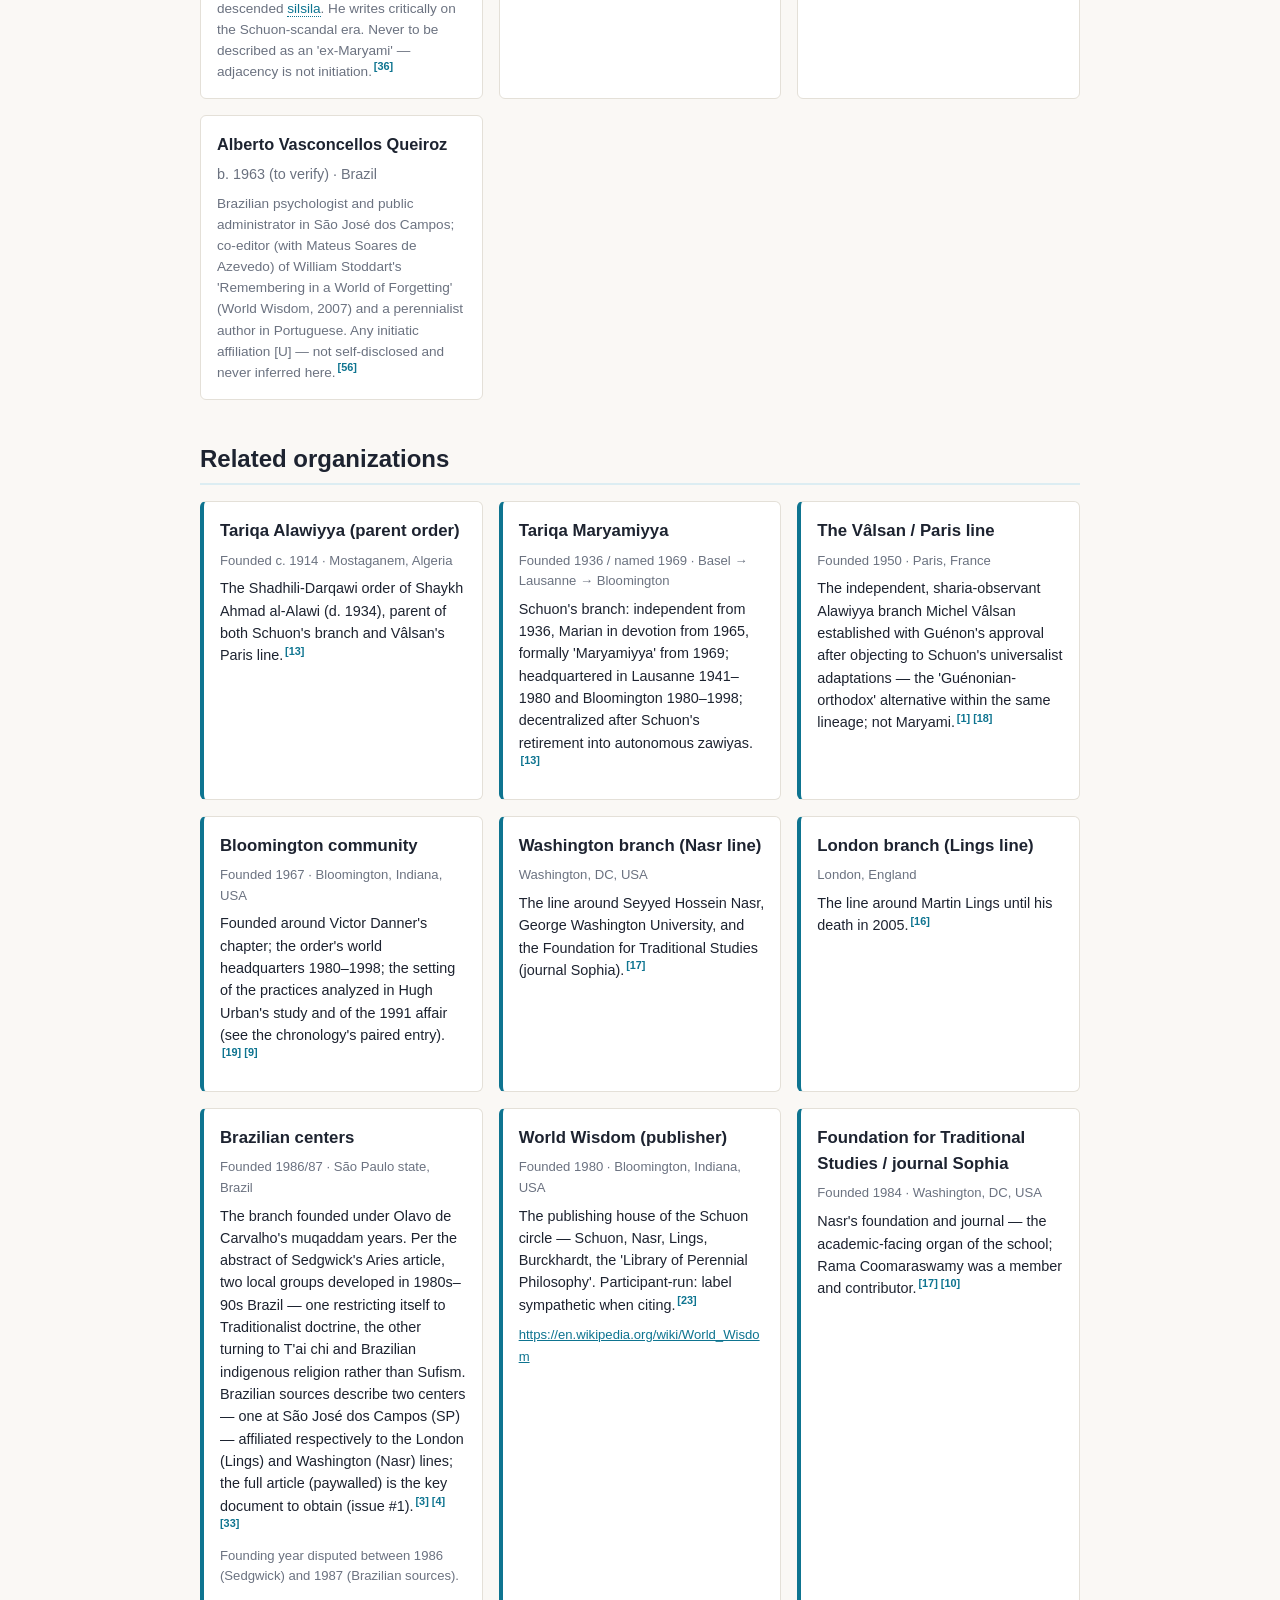
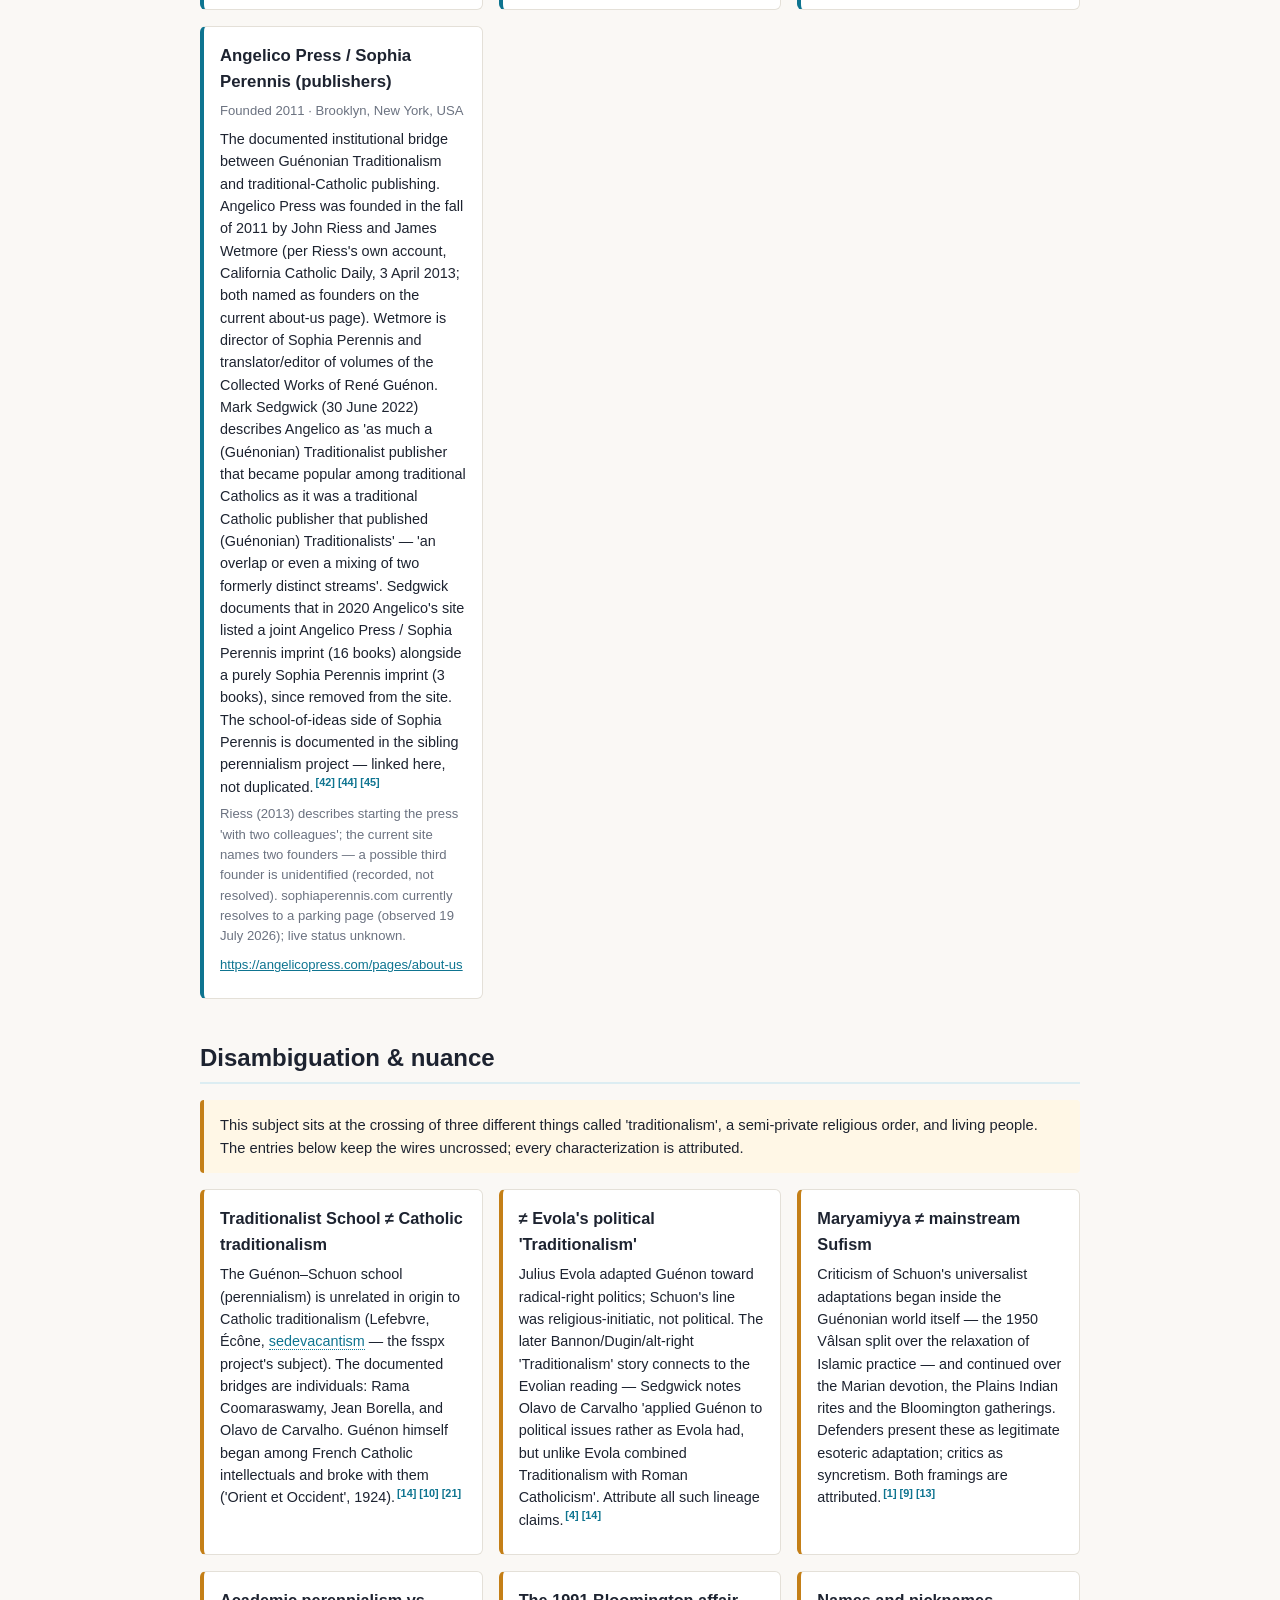
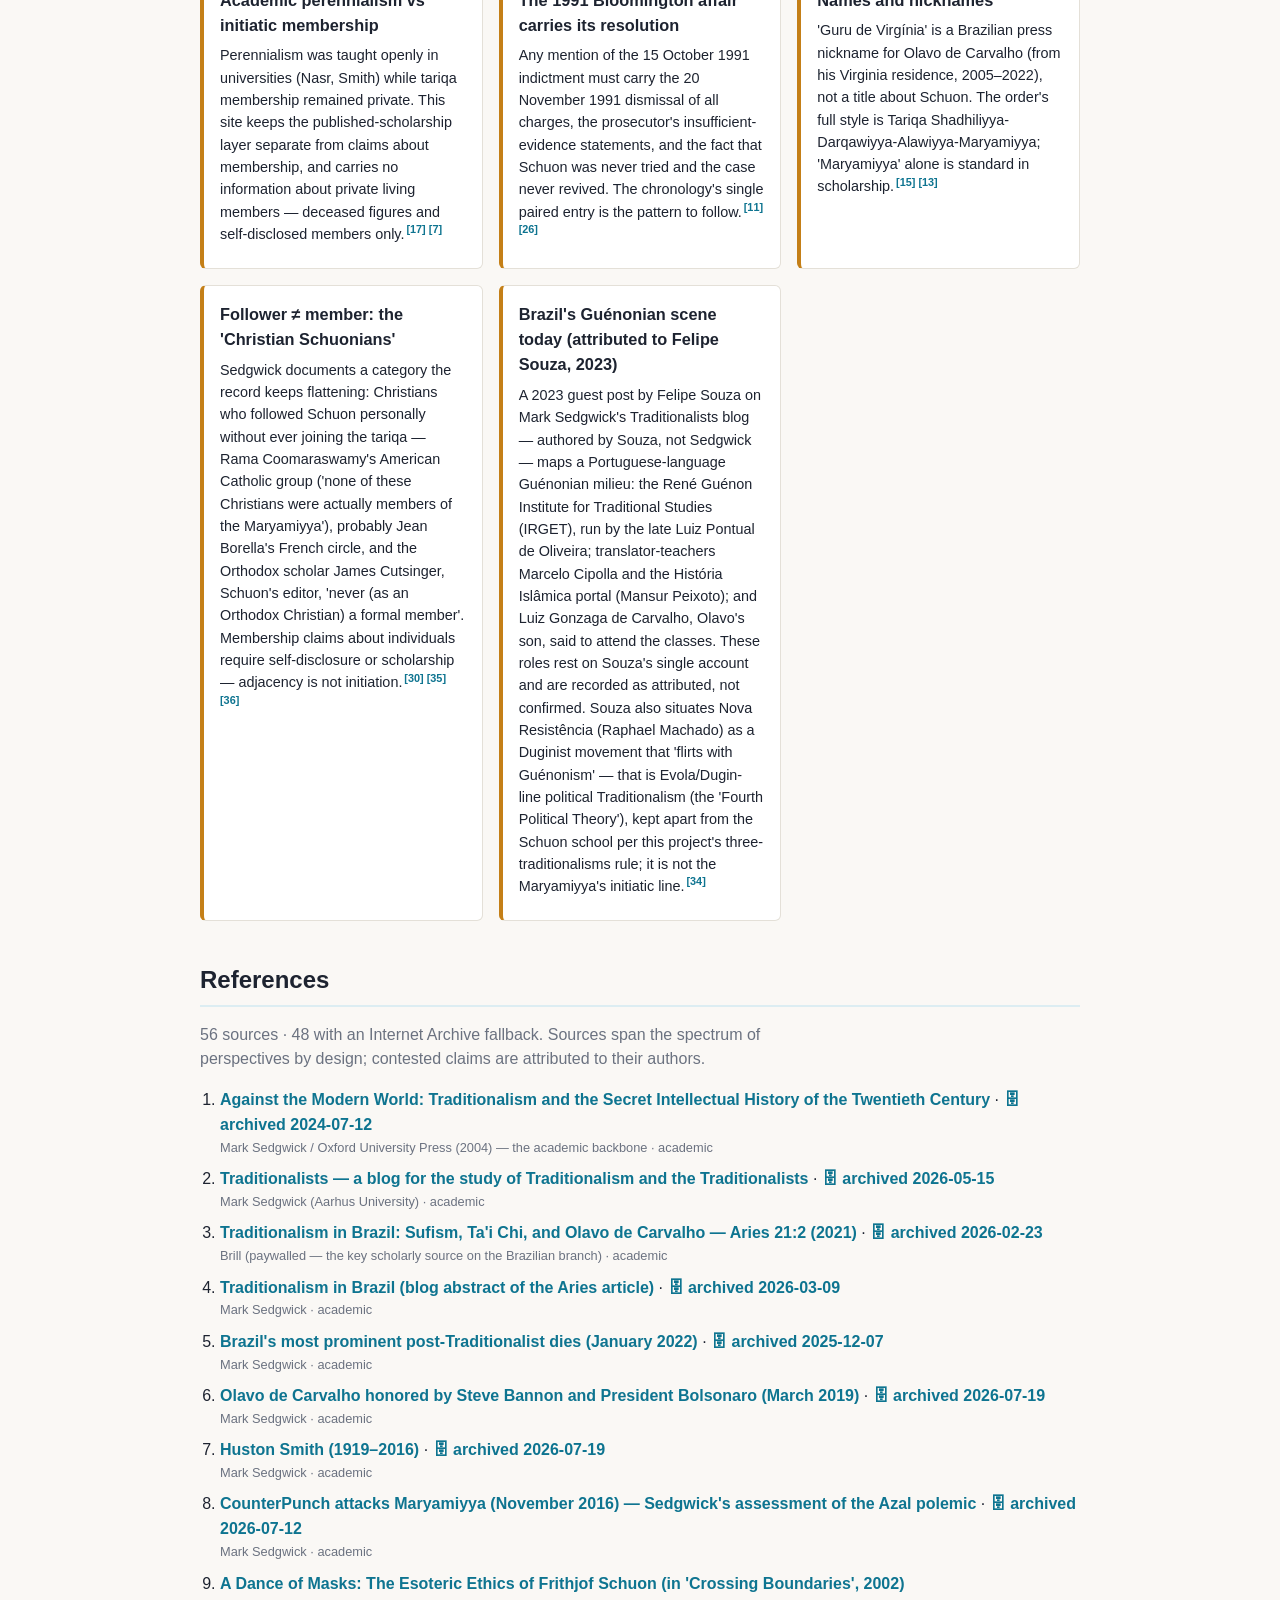
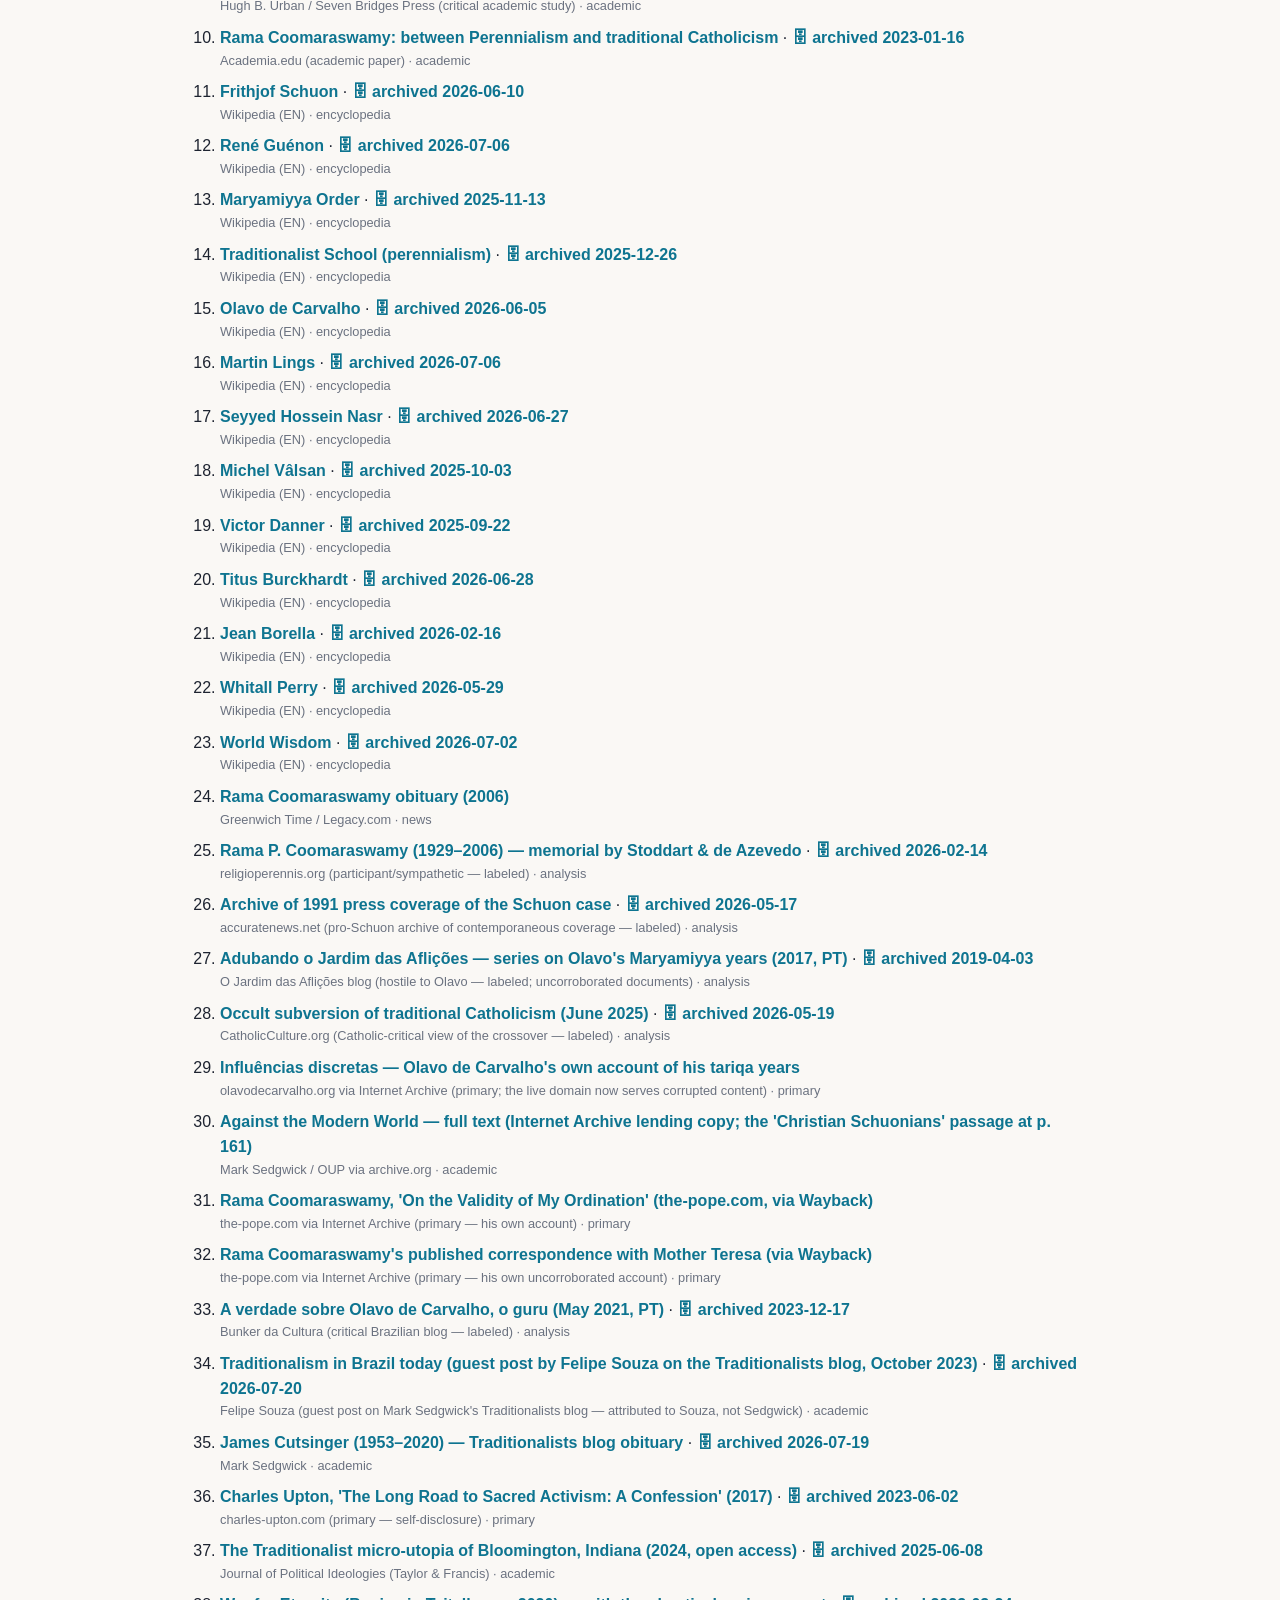
==== commit bc62c3af: "Deploy Wayback preservation + link-health pipeline (tariqa#8 rollout) Copy scripts/archive-refs.js a" ====
--- a/docs/index.html
+++ b/docs/index.html
@@ -594,39 +594,39 @@
 
     <section id="references">
       <h2>References</h2>
-      <p class="section-intro">56 sources. Sources span the
+      <p class="section-intro">56 sources · 48 with an Internet Archive fallback. Sources span the
       spectrum of perspectives by design; contested claims are attributed to their authors.</p>
       <ol class="references">
         <li id="ref-1">
-          <a href="https://academic.oup.com/book/26926" rel="noopener noreferrer" target="_blank">Against the Modern World: Traditionalism and the Secret Intellectual History of the Twentieth Century</a>
+          <a href="https://academic.oup.com/book/26926" rel="noopener noreferrer" target="_blank">Against the Modern World: Traditionalism and the Secret Intellectual History of the Twentieth Century</a> · <a class="archive-link" href="https://web.archive.org/web/20240712232648/https://academic.oup.com/book/26926" rel="noopener noreferrer" target="_blank">🗄 archived 2024-07-12</a>
           <span class="ref-meta">Mark Sedgwick / Oxford University Press (2004) — the academic backbone · academic</span>
         </li>
         <li id="ref-2">
-          <a href="https://traditionalistblog.blogspot.com/" rel="noopener noreferrer" target="_blank">Traditionalists — a blog for the study of Traditionalism and the Traditionalists</a>
+          <a href="https://traditionalistblog.blogspot.com/" rel="noopener noreferrer" target="_blank">Traditionalists — a blog for the study of Traditionalism and the Traditionalists</a> · <a class="archive-link" href="https://web.archive.org/web/20260515174817/https://traditionalistblog.blogspot.com/" rel="noopener noreferrer" target="_blank">🗄 archived 2026-05-15</a>
           <span class="ref-meta">Mark Sedgwick (Aarhus University) · academic</span>
         </li>
         <li id="ref-3">
-          <a href="https://brill.com/view/journals/arie/21/2/article-p159_1.xml" rel="noopener noreferrer" target="_blank">Traditionalism in Brazil: Sufism, Ta&#39;i Chi, and Olavo de Carvalho — Aries 21:2 (2021)</a>
+          <a href="https://brill.com/view/journals/arie/21/2/article-p159_1.xml" rel="noopener noreferrer" target="_blank">Traditionalism in Brazil: Sufism, Ta&#39;i Chi, and Olavo de Carvalho — Aries 21:2 (2021)</a> · <a class="archive-link" href="https://web.archive.org/web/20260223141256/https://brill.com/view/journals/arie/21/2/article-p159_1.xml" rel="noopener noreferrer" target="_blank">🗄 archived 2026-02-23</a>
           <span class="ref-meta">Brill (paywalled — the key scholarly source on the Brazilian branch) · academic</span>
         </li>
         <li id="ref-4">
-          <a href="https://traditionalistblog.blogspot.com/2020/10/traditionalism-in-brazil.html" rel="noopener noreferrer" target="_blank">Traditionalism in Brazil (blog abstract of the Aries article)</a>
+          <a href="https://traditionalistblog.blogspot.com/2020/10/traditionalism-in-brazil.html" rel="noopener noreferrer" target="_blank">Traditionalism in Brazil (blog abstract of the Aries article)</a> · <a class="archive-link" href="https://web.archive.org/web/20260309183157/https://traditionalistblog.blogspot.com/2020/10/traditionalism-in-brazil.html" rel="noopener noreferrer" target="_blank">🗄 archived 2026-03-09</a>
           <span class="ref-meta">Mark Sedgwick · academic</span>
         </li>
         <li id="ref-5">
-          <a href="https://traditionalistblog.blogspot.com/2022/01/Olavodeath.html" rel="noopener noreferrer" target="_blank">Brazil&#39;s most prominent post-Traditionalist dies (January 2022)</a>
+          <a href="https://traditionalistblog.blogspot.com/2022/01/Olavodeath.html" rel="noopener noreferrer" target="_blank">Brazil&#39;s most prominent post-Traditionalist dies (January 2022)</a> · <a class="archive-link" href="https://web.archive.org/web/20251207023853/https://traditionalistblog.blogspot.com/2022/01/Olavodeath.html" rel="noopener noreferrer" target="_blank">🗄 archived 2025-12-07</a>
           <span class="ref-meta">Mark Sedgwick · academic</span>
         </li>
         <li id="ref-6">
-          <a href="https://traditionalistblog.blogspot.com/2019/03/olavo-de-carvalho-honored-by-steve.html" rel="noopener noreferrer" target="_blank">Olavo de Carvalho honored by Steve Bannon and President Bolsonaro (March 2019)</a>
+          <a href="https://traditionalistblog.blogspot.com/2019/03/olavo-de-carvalho-honored-by-steve.html" rel="noopener noreferrer" target="_blank">Olavo de Carvalho honored by Steve Bannon and President Bolsonaro (March 2019)</a> · <a class="archive-link" href="https://web.archive.org/web/20260719233657/https://traditionalistblog.blogspot.com/2019/03/olavo-de-carvalho-honored-by-steve.html" rel="noopener noreferrer" target="_blank">🗄 archived 2026-07-19</a>
           <span class="ref-meta">Mark Sedgwick · academic</span>
         </li>
         <li id="ref-7">
-          <a href="https://traditionalistblog.blogspot.com/2017/01/huston-smith-1919-2016.html" rel="noopener noreferrer" target="_blank">Huston Smith (1919–2016)</a>
+          <a href="https://traditionalistblog.blogspot.com/2017/01/huston-smith-1919-2016.html" rel="noopener noreferrer" target="_blank">Huston Smith (1919–2016)</a> · <a class="archive-link" href="https://web.archive.org/web/20260719233752/https://traditionalistblog.blogspot.com/2017/01/huston-smith-1919-2016.html" rel="noopener noreferrer" target="_blank">🗄 archived 2026-07-19</a>
           <span class="ref-meta">Mark Sedgwick · academic</span>
         </li>
         <li id="ref-8">
-          <a href="https://traditionalistblog.blogspot.com/2016/11/counterpunch-attacks-maryamiyya.html" rel="noopener noreferrer" target="_blank">CounterPunch attacks Maryamiyya (November 2016) — Sedgwick&#39;s assessment of the Azal polemic</a>
+          <a href="https://traditionalistblog.blogspot.com/2016/11/counterpunch-attacks-maryamiyya.html" rel="noopener noreferrer" target="_blank">CounterPunch attacks Maryamiyya (November 2016) — Sedgwick&#39;s assessment of the Azal polemic</a> · <a class="archive-link" href="https://web.archive.org/web/20260712231002/https://traditionalistblog.blogspot.com/2016/11/counterpunch-attacks-maryamiyya.html" rel="noopener noreferrer" target="_blank">🗄 archived 2026-07-12</a>
           <span class="ref-meta">Mark Sedgwick · academic</span>
         </li>
         <li id="ref-9">
@@ -634,59 +634,59 @@
           <span class="ref-meta">Hugh B. Urban / Seven Bridges Press (critical academic study) · academic</span>
         </li>
         <li id="ref-10">
-          <a href="https://www.academia.edu/3393758/Rama_Coomaraswamy_between_Perennialism_and_traditional_Catholicism" rel="noopener noreferrer" target="_blank">Rama Coomaraswamy: between Perennialism and traditional Catholicism</a>
+          <a href="https://www.academia.edu/3393758/Rama_Coomaraswamy_between_Perennialism_and_traditional_Catholicism" rel="noopener noreferrer" target="_blank">Rama Coomaraswamy: between Perennialism and traditional Catholicism</a> · <a class="archive-link" href="https://web.archive.org/web/20230116230155/https://www.academia.edu/3393758/Rama_Coomaraswamy_between_Perennialism_and_traditional_Catholicism" rel="noopener noreferrer" target="_blank">🗄 archived 2023-01-16</a>
           <span class="ref-meta">Academia.edu (academic paper) · academic</span>
         </li>
         <li id="ref-11">
-          <a href="https://en.wikipedia.org/wiki/Frithjof_Schuon" rel="noopener noreferrer" target="_blank">Frithjof Schuon</a>
+          <a href="https://en.wikipedia.org/wiki/Frithjof_Schuon" rel="noopener noreferrer" target="_blank">Frithjof Schuon</a> · <a class="archive-link" href="https://web.archive.org/web/20260610174317/https://en.wikipedia.org/wiki/Frithjof_Schuon" rel="noopener noreferrer" target="_blank">🗄 archived 2026-06-10</a>
           <span class="ref-meta">Wikipedia (EN) · encyclopedia</span>
         </li>
         <li id="ref-12">
-          <a href="https://en.wikipedia.org/wiki/Ren%C3%A9_Gu%C3%A9non" rel="noopener noreferrer" target="_blank">René Guénon</a>
+          <a href="https://en.wikipedia.org/wiki/Ren%C3%A9_Gu%C3%A9non" rel="noopener noreferrer" target="_blank">René Guénon</a> · <a class="archive-link" href="https://web.archive.org/web/20260706190034/https://en.wikipedia.org/wiki/Ren%C3%A9_Gu%C3%A9non" rel="noopener noreferrer" target="_blank">🗄 archived 2026-07-06</a>
           <span class="ref-meta">Wikipedia (EN) · encyclopedia</span>
         </li>
         <li id="ref-13">
-          <a href="https://en.wikipedia.org/wiki/Maryamiyya_Order" rel="noopener noreferrer" target="_blank">Maryamiyya Order</a>
+          <a href="https://en.wikipedia.org/wiki/Maryamiyya_Order" rel="noopener noreferrer" target="_blank">Maryamiyya Order</a> · <a class="archive-link" href="https://web.archive.org/web/20251113041411/https://en.wikipedia.org/wiki/Maryamiyya_Order" rel="noopener noreferrer" target="_blank">🗄 archived 2025-11-13</a>
           <span class="ref-meta">Wikipedia (EN) · encyclopedia</span>
         </li>
         <li id="ref-14">
-          <a href="https://en.wikipedia.org/wiki/Traditionalist_School_(perennialism)" rel="noopener noreferrer" target="_blank">Traditionalist School (perennialism)</a>
+          <a href="https://en.wikipedia.org/wiki/Traditionalist_School_(perennialism)" rel="noopener noreferrer" target="_blank">Traditionalist School (perennialism)</a> · <a class="archive-link" href="https://web.archive.org/web/20251226020239/https://en.wikipedia.org/wiki/Traditionalist_School_(perennialism)" rel="noopener noreferrer" target="_blank">🗄 archived 2025-12-26</a>
           <span class="ref-meta">Wikipedia (EN) · encyclopedia</span>
         </li>
         <li id="ref-15">
-          <a href="https://en.wikipedia.org/wiki/Olavo_de_Carvalho" rel="noopener noreferrer" target="_blank">Olavo de Carvalho</a>
+          <a href="https://en.wikipedia.org/wiki/Olavo_de_Carvalho" rel="noopener noreferrer" target="_blank">Olavo de Carvalho</a> · <a class="archive-link" href="https://web.archive.org/web/20260605211447/https://en.wikipedia.org/wiki/Olavo_de_Carvalho" rel="noopener noreferrer" target="_blank">🗄 archived 2026-06-05</a>
           <span class="ref-meta">Wikipedia (EN) · encyclopedia</span>
         </li>
         <li id="ref-16">
-          <a href="https://en.wikipedia.org/wiki/Martin_Lings" rel="noopener noreferrer" target="_blank">Martin Lings</a>
+          <a href="https://en.wikipedia.org/wiki/Martin_Lings" rel="noopener noreferrer" target="_blank">Martin Lings</a> · <a class="archive-link" href="https://web.archive.org/web/20260706001625/https://en.wikipedia.org/wiki/Martin_Lings" rel="noopener noreferrer" target="_blank">🗄 archived 2026-07-06</a>
           <span class="ref-meta">Wikipedia (EN) · encyclopedia</span>
         </li>
         <li id="ref-17">
-          <a href="https://en.wikipedia.org/wiki/Seyyed_Hossein_Nasr" rel="noopener noreferrer" target="_blank">Seyyed Hossein Nasr</a>
+          <a href="https://en.wikipedia.org/wiki/Seyyed_Hossein_Nasr" rel="noopener noreferrer" target="_blank">Seyyed Hossein Nasr</a> · <a class="archive-link" href="https://web.archive.org/web/20260627155534/https://en.wikipedia.org/wiki/Seyyed_Hossein_Nasr" rel="noopener noreferrer" target="_blank">🗄 archived 2026-06-27</a>
           <span class="ref-meta">Wikipedia (EN) · encyclopedia</span>
         </li>
         <li id="ref-18">
-          <a href="https://en.wikipedia.org/wiki/Michel_Valsan" rel="noopener noreferrer" target="_blank">Michel Vâlsan</a>
+          <a href="https://en.wikipedia.org/wiki/Michel_Valsan" rel="noopener noreferrer" target="_blank">Michel Vâlsan</a> · <a class="archive-link" href="https://web.archive.org/web/20251003141437/https://en.wikipedia.org/wiki/Michel_Valsan" rel="noopener noreferrer" target="_blank">🗄 archived 2025-10-03</a>
           <span class="ref-meta">Wikipedia (EN) · encyclopedia</span>
         </li>
         <li id="ref-19">
-          <a href="https://en.wikipedia.org/wiki/Victor_Danner" rel="noopener noreferrer" target="_blank">Victor Danner</a>
+          <a href="https://en.wikipedia.org/wiki/Victor_Danner" rel="noopener noreferrer" target="_blank">Victor Danner</a> · <a class="archive-link" href="https://web.archive.org/web/20250922182507/https://en.wikipedia.org/wiki/Victor_Danner" rel="noopener noreferrer" target="_blank">🗄 archived 2025-09-22</a>
           <span class="ref-meta">Wikipedia (EN) · encyclopedia</span>
         </li>
         <li id="ref-20">
-          <a href="https://en.wikipedia.org/wiki/Titus_Burckhardt" rel="noopener noreferrer" target="_blank">Titus Burckhardt</a>
+          <a href="https://en.wikipedia.org/wiki/Titus_Burckhardt" rel="noopener noreferrer" target="_blank">Titus Burckhardt</a> · <a class="archive-link" href="https://web.archive.org/web/20260628230831/https://en.wikipedia.org/wiki/Titus_Burckhardt" rel="noopener noreferrer" target="_blank">🗄 archived 2026-06-28</a>
           <span class="ref-meta">Wikipedia (EN) · encyclopedia</span>
         </li>
         <li id="ref-21">
-          <a href="https://en.wikipedia.org/wiki/Jean_Borella" rel="noopener noreferrer" target="_blank">Jean Borella</a>
+          <a href="https://en.wikipedia.org/wiki/Jean_Borella" rel="noopener noreferrer" target="_blank">Jean Borella</a> · <a class="archive-link" href="https://web.archive.org/web/20260216142226/https://en.wikipedia.org/wiki/Jean_Borella" rel="noopener noreferrer" target="_blank">🗄 archived 2026-02-16</a>
           <span class="ref-meta">Wikipedia (EN) · encyclopedia</span>
         </li>
         <li id="ref-22">
-          <a href="https://en.wikipedia.org/wiki/Whitall_Perry" rel="noopener noreferrer" target="_blank">Whitall Perry</a>
+          <a href="https://en.wikipedia.org/wiki/Whitall_Perry" rel="noopener noreferrer" target="_blank">Whitall Perry</a> · <a class="archive-link" href="https://web.archive.org/web/20260529103229/https://en.wikipedia.org/wiki/Whitall_Perry" rel="noopener noreferrer" target="_blank">🗄 archived 2026-05-29</a>
           <span class="ref-meta">Wikipedia (EN) · encyclopedia</span>
         </li>
         <li id="ref-23">
-          <a href="https://en.wikipedia.org/wiki/World_Wisdom" rel="noopener noreferrer" target="_blank">World Wisdom</a>
+          <a href="https://en.wikipedia.org/wiki/World_Wisdom" rel="noopener noreferrer" target="_blank">World Wisdom</a> · <a class="archive-link" href="https://web.archive.org/web/20260702220336/https://en.wikipedia.org/wiki/World_Wisdom" rel="noopener noreferrer" target="_blank">🗄 archived 2026-07-02</a>
           <span class="ref-meta">Wikipedia (EN) · encyclopedia</span>
         </li>
         <li id="ref-24">
@@ -694,19 +694,19 @@
           <span class="ref-meta">Greenwich Time / Legacy.com · news</span>
         </li>
         <li id="ref-25">
-          <a href="http://www.religioperennis.org/documents/stoddart/On_Rama_Coomaraswamy-by_Stoddart_and_de_Azevedo.pdf" rel="noopener noreferrer" target="_blank">Rama P. Coomaraswamy (1929–2006) — memorial by Stoddart &amp; de Azevedo</a>
+          <a href="http://www.religioperennis.org/documents/stoddart/On_Rama_Coomaraswamy-by_Stoddart_and_de_Azevedo.pdf" rel="noopener noreferrer" target="_blank">Rama P. Coomaraswamy (1929–2006) — memorial by Stoddart &amp; de Azevedo</a> · <a class="archive-link" href="https://web.archive.org/web/20260214024350/http://www.religioperennis.org/documents/stoddart/On_Rama_Coomaraswamy-by_Stoddart_and_de_Azevedo.pdf" rel="noopener noreferrer" target="_blank">🗄 archived 2026-02-14</a>
           <span class="ref-meta">religioperennis.org (participant/sympathetic — labeled) · analysis</span>
         </li>
         <li id="ref-26">
-          <a href="https://accuratenews.net/" rel="noopener noreferrer" target="_blank">Archive of 1991 press coverage of the Schuon case</a>
+          <a href="https://accuratenews.net/" rel="noopener noreferrer" target="_blank">Archive of 1991 press coverage of the Schuon case</a> · <a class="archive-link" href="https://web.archive.org/web/20260517084555/http://accuratenews.net/" rel="noopener noreferrer" target="_blank">🗄 archived 2026-05-17</a>
           <span class="ref-meta">accuratenews.net (pro-Schuon archive of contemporaneous coverage — labeled) · analysis</span>
         </li>
         <li id="ref-27">
-          <a href="https://ojardimdasaflicoes.wordpress.com/2017/05/28/parte-iii-1986-pode-nao-ser-maria-mas-esta-cheio-de-graca-a-entrada-do-macumbeiro-para-a-tariqua-mariamyya/" rel="noopener noreferrer" target="_blank">Adubando o Jardim das Aflições — series on Olavo&#39;s Maryamiyya years (2017, PT)</a>
+          <a href="https://ojardimdasaflicoes.wordpress.com/2017/05/28/parte-iii-1986-pode-nao-ser-maria-mas-esta-cheio-de-graca-a-entrada-do-macumbeiro-para-a-tariqua-mariamyya/" rel="noopener noreferrer" target="_blank">Adubando o Jardim das Aflições — series on Olavo&#39;s Maryamiyya years (2017, PT)</a> · <a class="archive-link" href="https://web.archive.org/web/20190403134642/https://ojardimdasaflicoes.wordpress.com/2017/05/28/parte-iii-1986-pode-nao-ser-maria-mas-esta-cheio-de-graca-a-entrada-do-macumbeiro-para-a-tariqua-mariamyya/" rel="noopener noreferrer" target="_blank">🗄 archived 2019-04-03</a>
           <span class="ref-meta">O Jardim das Aflições blog (hostile to Olavo — labeled; uncorroborated documents) · analysis</span>
         </li>
         <li id="ref-28">
-          <a href="https://www.catholicculture.org/commentary/occult-subversion-traditional-catholicism/" rel="noopener noreferrer" target="_blank">Occult subversion of traditional Catholicism (June 2025)</a>
+          <a href="https://www.catholicculture.org/commentary/occult-subversion-traditional-catholicism/" rel="noopener noreferrer" target="_blank">Occult subversion of traditional Catholicism (June 2025)</a> · <a class="archive-link" href="https://web.archive.org/web/20260519194023/https://www.catholicculture.org/commentary/occult-subversion-traditional-catholicism/" rel="noopener noreferrer" target="_blank">🗄 archived 2026-05-19</a>
           <span class="ref-meta">CatholicCulture.org (Catholic-critical view of the crossover — labeled) · analysis</span>
         </li>
         <li id="ref-29">
@@ -726,47 +726,47 @@
           <span class="ref-meta">the-pope.com via Internet Archive (primary — his own uncorroborated account) · primary</span>
         </li>
         <li id="ref-33">
-          <a href="https://bunkerdacultura.blogspot.com/2021/05/a-verdade-sobre-olavo-de-carvalho-o-guru.html" rel="noopener noreferrer" target="_blank">A verdade sobre Olavo de Carvalho, o guru (May 2021, PT)</a>
+          <a href="https://bunkerdacultura.blogspot.com/2021/05/a-verdade-sobre-olavo-de-carvalho-o-guru.html" rel="noopener noreferrer" target="_blank">A verdade sobre Olavo de Carvalho, o guru (May 2021, PT)</a> · <a class="archive-link" href="https://web.archive.org/web/20231217101645/https://bunkerdacultura.blogspot.com/2021/05/a-verdade-sobre-olavo-de-carvalho-o-guru.html" rel="noopener noreferrer" target="_blank">🗄 archived 2023-12-17</a>
           <span class="ref-meta">Bunker da Cultura (critical Brazilian blog — labeled) · analysis</span>
         </li>
         <li id="ref-34">
-          <a href="https://traditionalistblog.blogspot.com/2023/10/traditionalism-in-brazil-today.html" rel="noopener noreferrer" target="_blank">Traditionalism in Brazil today (guest post by Felipe Souza on the Traditionalists blog, October 2023)</a>
+          <a href="https://traditionalistblog.blogspot.com/2023/10/traditionalism-in-brazil-today.html" rel="noopener noreferrer" target="_blank">Traditionalism in Brazil today (guest post by Felipe Souza on the Traditionalists blog, October 2023)</a> · <a class="archive-link" href="https://web.archive.org/web/20260720013504/https://traditionalistblog.blogspot.com/2023/10/traditionalism-in-brazil-today.html" rel="noopener noreferrer" target="_blank">🗄 archived 2026-07-20</a>
           <span class="ref-meta">Felipe Souza (guest post on Mark Sedgwick&#39;s Traditionalists blog — attributed to Souza, not Sedgwick) · academic</span>
         </li>
         <li id="ref-35">
-          <a href="https://traditionalistblog.blogspot.com/2020/02/james-cutsinger-1953-2020.html" rel="noopener noreferrer" target="_blank">James Cutsinger (1953–2020) — Traditionalists blog obituary</a>
+          <a href="https://traditionalistblog.blogspot.com/2020/02/james-cutsinger-1953-2020.html" rel="noopener noreferrer" target="_blank">James Cutsinger (1953–2020) — Traditionalists blog obituary</a> · <a class="archive-link" href="https://web.archive.org/web/20260719233826/https://traditionalistblog.blogspot.com/2020/02/james-cutsinger-1953-2020.html" rel="noopener noreferrer" target="_blank">🗄 archived 2026-07-19</a>
           <span class="ref-meta">Mark Sedgwick · academic</span>
         </li>
         <li id="ref-36">
-          <a href="https://charles-upton.com/2017/06/23/the-long-road-to-sacred-activism-a-confession/" rel="noopener noreferrer" target="_blank">Charles Upton, &#39;The Long Road to Sacred Activism: A Confession&#39; (2017)</a>
+          <a href="https://charles-upton.com/2017/06/23/the-long-road-to-sacred-activism-a-confession/" rel="noopener noreferrer" target="_blank">Charles Upton, &#39;The Long Road to Sacred Activism: A Confession&#39; (2017)</a> · <a class="archive-link" href="https://web.archive.org/web/20230602091133/https://charles-upton.com/2017/06/23/the-long-road-to-sacred-activism-a-confession/" rel="noopener noreferrer" target="_blank">🗄 archived 2023-06-02</a>
           <span class="ref-meta">charles-upton.com (primary — self-disclosure) · primary</span>
         </li>
         <li id="ref-37">
-          <a href="https://www.tandfonline.com/doi/full/10.1080/13569317.2024.2429971" rel="noopener noreferrer" target="_blank">The Traditionalist micro-utopia of Bloomington, Indiana (2024, open access)</a>
+          <a href="https://www.tandfonline.com/doi/full/10.1080/13569317.2024.2429971" rel="noopener noreferrer" target="_blank">The Traditionalist micro-utopia of Bloomington, Indiana (2024, open access)</a> · <a class="archive-link" href="https://web.archive.org/web/20250608052455/https://www.tandfonline.com/doi/full/10.1080/13569317.2024.2429971" rel="noopener noreferrer" target="_blank">🗄 archived 2025-06-08</a>
           <span class="ref-meta">Journal of Political Ideologies (Taylor &amp; Francis) · academic</span>
         </li>
         <li id="ref-38">
-          <a href="https://www.foreignaffairs.com/reviews/capsule-review/2020-08-11/war-eternity-inside-bannons-far-right-circle-global-power-brokers" rel="noopener noreferrer" target="_blank">War for Eternity (Benjamin Teitelbaum, 2020) — with the skeptical-review caveat</a>
+          <a href="https://www.foreignaffairs.com/reviews/capsule-review/2020-08-11/war-eternity-inside-bannons-far-right-circle-global-power-brokers" rel="noopener noreferrer" target="_blank">War for Eternity (Benjamin Teitelbaum, 2020) — with the skeptical-review caveat</a> · <a class="archive-link" href="https://web.archive.org/web/20230324081759/https://www.foreignaffairs.com/reviews/capsule-review/2020-08-11/war-eternity-inside-bannons-far-right-circle-global-power-brokers" rel="noopener noreferrer" target="_blank">🗄 archived 2023-03-24</a>
           <span class="ref-meta">Dey Street; review: Foreign Affairs · academic</span>
         </li>
         <li id="ref-39">
-          <a href="https://fr.wikipedia.org/wiki/Jean_Borella" rel="noopener noreferrer" target="_blank">Jean Borella (French Wikipedia)</a>
+          <a href="https://fr.wikipedia.org/wiki/Jean_Borella" rel="noopener noreferrer" target="_blank">Jean Borella (French Wikipedia)</a> · <a class="archive-link" href="https://web.archive.org/web/20251209030317/https://fr.wikipedia.org/wiki/Jean_Borella" rel="noopener noreferrer" target="_blank">🗄 archived 2025-12-09</a>
           <span class="ref-meta">Wikipedia (FR) · encyclopedia</span>
         </li>
         <li id="ref-40">
-          <a href="https://www.religioperennis.org/documents/Editorial/Issue5/editorialIII1.pdf" rel="noopener noreferrer" target="_blank">Editorial on Jean Borella — Vincit Omnia Veritas III,1</a>
+          <a href="https://www.religioperennis.org/documents/Editorial/Issue5/editorialIII1.pdf" rel="noopener noreferrer" target="_blank">Editorial on Jean Borella — Vincit Omnia Veritas III,1</a> · <a class="archive-link" href="https://web.archive.org/web/20260214011545/http://www.religioperennis.org/documents/Editorial/Issue5/editorialIII1.pdf" rel="noopener noreferrer" target="_blank">🗄 archived 2026-02-14</a>
           <span class="ref-meta">Renaud Fabbri / religioperennis.org (Schuonian — critical of Borella, labeled) · analysis</span>
         </li>
         <li id="ref-41">
-          <a href="https://angelicopress.com/pages/jean-borella" rel="noopener noreferrer" target="_blank">Jean Borella — author page</a>
+          <a href="https://angelicopress.com/pages/jean-borella" rel="noopener noreferrer" target="_blank">Jean Borella — author page</a> · <a class="archive-link" href="https://web.archive.org/web/20251209011322/https://angelicopress.com/pages/jean-borella" rel="noopener noreferrer" target="_blank">🗄 archived 2025-12-09</a>
           <span class="ref-meta">Angelico Press (publisher self-description — labeled) · primary</span>
         </li>
         <li id="ref-42">
-          <a href="https://traditionalistblog.blogspot.com/2022/06/catholic-and-guenonian-traditionalism.html" rel="noopener noreferrer" target="_blank">Catholic and Guénonian Traditionalism, and the Angelico Press (30 June 2022)</a>
+          <a href="https://traditionalistblog.blogspot.com/2022/06/catholic-and-guenonian-traditionalism.html" rel="noopener noreferrer" target="_blank">Catholic and Guénonian Traditionalism, and the Angelico Press (30 June 2022)</a> · <a class="archive-link" href="https://web.archive.org/web/20260719234233/https://traditionalistblog.blogspot.com/2022/06/catholic-and-guenonian-traditionalism.html" rel="noopener noreferrer" target="_blank">🗄 archived 2026-07-19</a>
           <span class="ref-meta">Mark Sedgwick · academic</span>
         </li>
         <li id="ref-43">
-          <a href="https://philitt.fr/2017/11/23/jean-borella-a-la-recherche-de-lesoterisme-catholique/" rel="noopener noreferrer" target="_blank">Jean Borella: à la recherche de l&#39;ésotérisme catholique (2017)</a>
+          <a href="https://philitt.fr/2017/11/23/jean-borella-a-la-recherche-de-lesoterisme-catholique/" rel="noopener noreferrer" target="_blank">Jean Borella: à la recherche de l&#39;ésotérisme catholique (2017)</a> · <a class="archive-link" href="https://web.archive.org/web/20260117233842/https://philitt.fr/2017/11/23/jean-borella-a-la-recherche-de-lesoterisme-catholique/" rel="noopener noreferrer" target="_blank">🗄 archived 2026-01-17</a>
           <span class="ref-meta">Philitt (sympathetic profile — labeled) · analysis</span>
         </li>
         <li id="ref-44">
@@ -774,47 +774,47 @@
           <span class="ref-meta">California Catholic Daily (participant self-description — labeled) · news</span>
         </li>
         <li id="ref-45">
-          <a href="https://angelicopress.com/pages/about-us" rel="noopener noreferrer" target="_blank">About us — Angelico Press</a>
+          <a href="https://angelicopress.com/pages/about-us" rel="noopener noreferrer" target="_blank">About us — Angelico Press</a> · <a class="archive-link" href="https://web.archive.org/web/20260423161155/https://angelicopress.com/pages/about-us" rel="noopener noreferrer" target="_blank">🗄 archived 2026-04-23</a>
           <span class="ref-meta">Angelico Press (publisher self-description — labeled) · primary</span>
         </li>
         <li id="ref-46">
-          <a href="https://traditionalistblog.blogspot.com/2023/01/baltimoremaryamiyya.html" rel="noopener noreferrer" target="_blank">A new and independent branch of the Maryamiyya (16 January 2023)</a>
+          <a href="https://traditionalistblog.blogspot.com/2023/01/baltimoremaryamiyya.html" rel="noopener noreferrer" target="_blank">A new and independent branch of the Maryamiyya (16 January 2023)</a> · <a class="archive-link" href="https://web.archive.org/web/20251022082411/https://traditionalistblog.blogspot.com/2023/01/baltimoremaryamiyya.html" rel="noopener noreferrer" target="_blank">🗄 archived 2025-10-22</a>
           <span class="ref-meta">Mark Sedgwick · academic</span>
         </li>
         <li id="ref-47">
-          <a href="https://www.cutsinger.net/biography/" rel="noopener noreferrer" target="_blank">James S. Cutsinger — Biography</a>
+          <a href="https://www.cutsinger.net/biography/" rel="noopener noreferrer" target="_blank">James S. Cutsinger — Biography</a> · <a class="archive-link" href="https://web.archive.org/web/20260509191429/https://www.cutsinger.net/biography/" rel="noopener noreferrer" target="_blank">🗄 archived 2026-05-09</a>
           <span class="ref-meta">cutsinger.net (primary — his own site) · primary</span>
         </li>
         <li id="ref-48">
-          <a href="https://en.wikipedia.org/wiki/Wolfgang_Smith" rel="noopener noreferrer" target="_blank">Wolfgang Smith</a>
+          <a href="https://en.wikipedia.org/wiki/Wolfgang_Smith" rel="noopener noreferrer" target="_blank">Wolfgang Smith</a> · <a class="archive-link" href="https://web.archive.org/web/20260703164822/https://en.wikipedia.org/wiki/Wolfgang_Smith" rel="noopener noreferrer" target="_blank">🗄 archived 2026-07-03</a>
           <span class="ref-meta">Wikipedia (EN) · encyclopedia</span>
         </li>
         <li id="ref-49">
-          <a href="https://www.sacredweb.com/volume-51/in-memoriam-wolfgang-smith/" rel="noopener noreferrer" target="_blank">In Memoriam: Wolfgang Smith (Sacred Web vol. 51)</a>
+          <a href="https://www.sacredweb.com/volume-51/in-memoriam-wolfgang-smith/" rel="noopener noreferrer" target="_blank">In Memoriam: Wolfgang Smith (Sacred Web vol. 51)</a> · <a class="archive-link" href="https://web.archive.org/web/20260513041215/https://www.sacredweb.com/volume-51/in-memoriam-wolfgang-smith/" rel="noopener noreferrer" target="_blank">🗄 archived 2026-05-13</a>
           <span class="ref-meta">Sacred Web (perennialist journal — sympathetic, labeled) · analysis</span>
         </li>
         <li id="ref-50">
-          <a href="https://livingislam.org/ir/ez/dc/poqp_e.html" rel="noopener noreferrer" target="_blank">S. H. Nasr, review essay of &#39;The Quantum Enigma&#39; (Sophia, 1997)</a>
+          <a href="https://livingislam.org/ir/ez/dc/poqp_e.html" rel="noopener noreferrer" target="_blank">S. H. Nasr, review essay of &#39;The Quantum Enigma&#39; (Sophia, 1997)</a> · <a class="archive-link" href="https://web.archive.org/web/20231205122338/https://www.livingislam.org/ir/ez/dc/poqp_e.html" rel="noopener noreferrer" target="_blank">🗄 archived 2023-12-05</a>
           <span class="ref-meta">Seyyed Hossein Nasr / journal Sophia, via livingislam.org · analysis</span>
         </li>
         <li id="ref-51">
-          <a href="https://www.wmreview.org/p/davis-review-morello" rel="noopener noreferrer" target="_blank">The Conservative Case for Antichrist (3 June 2025)</a>
+          <a href="https://www.wmreview.org/p/davis-review-morello" rel="noopener noreferrer" target="_blank">The Conservative Case for Antichrist (3 June 2025)</a> · <a class="archive-link" href="https://web.archive.org/web/20260623224948/https://www.wmreview.org/p/davis-review-morello" rel="noopener noreferrer" target="_blank">🗄 archived 2026-06-23</a>
           <span class="ref-meta">Michael Warren Davis / WM Review (critical review — labeled) · analysis</span>
         </li>
         <li id="ref-52">
-          <a href="https://onepeterfive.com/to-achieve-clarity-to-avoid-scandal-some-statements-on-christian-re-enchantment/" rel="noopener noreferrer" target="_blank">To Achieve Clarity, to Avoid Scandal: Some Statements on Christian Re-Enchantment (11 June 2025)</a>
+          <a href="https://onepeterfive.com/to-achieve-clarity-to-avoid-scandal-some-statements-on-christian-re-enchantment/" rel="noopener noreferrer" target="_blank">To Achieve Clarity, to Avoid Scandal: Some Statements on Christian Re-Enchantment (11 June 2025)</a> · <a class="archive-link" href="https://web.archive.org/web/20260307042041/https://onepeterfive.com/to-achieve-clarity-to-avoid-scandal-some-statements-on-christian-re-enchantment/" rel="noopener noreferrer" target="_blank">🗄 archived 2026-03-07</a>
           <span class="ref-meta">Sebastian Morello / OnePeterFive (participant reply — labeled) · analysis</span>
         </li>
         <li id="ref-53">
-          <a href="https://bigmodernism.substack.com/p/defenders-of-occultic-writing-in" rel="noopener noreferrer" target="_blank">Defenders of Occultic Writing in Traditional Catholic Media (13 June 2025)</a>
+          <a href="https://bigmodernism.substack.com/p/defenders-of-occultic-writing-in" rel="noopener noreferrer" target="_blank">Defenders of Occultic Writing in Traditional Catholic Media (13 June 2025)</a> · <a class="archive-link" href="https://web.archive.org/web/20250807054005/https://bigmodernism.substack.com/p/defenders-of-occultic-writing-in" rel="noopener noreferrer" target="_blank">🗄 archived 2025-08-07</a>
           <span class="ref-meta">Chris Jackson / Big Modernism (critical — labeled) · analysis</span>
         </li>
         <li id="ref-54">
-          <a href="https://rorate-caeli.blogspot.com/2025/12/neoplatonism-and-antichrist-against.html" rel="noopener noreferrer" target="_blank">Neoplatonism and the Antichrist: Against &#39;Christian Hermeticism&#39; (December 2025)</a>
+          <a href="https://rorate-caeli.blogspot.com/2025/12/neoplatonism-and-antichrist-against.html" rel="noopener noreferrer" target="_blank">Neoplatonism and the Antichrist: Against &#39;Christian Hermeticism&#39; (December 2025)</a> · <a class="archive-link" href="https://web.archive.org/web/20260420220904/https://rorate-caeli.blogspot.com/2025/12/neoplatonism-and-antichrist-against.html" rel="noopener noreferrer" target="_blank">🗄 archived 2026-04-20</a>
           <span class="ref-meta">John Lamont / Rorate Caeli (critical — labeled) · analysis</span>
         </li>
         <li id="ref-55">
-          <a href="https://en.wikipedia.org/wiki/Mateus_Soares_de_Azevedo" rel="noopener noreferrer" target="_blank">Mateus Soares de Azevedo</a>
+          <a href="https://en.wikipedia.org/wiki/Mateus_Soares_de_Azevedo" rel="noopener noreferrer" target="_blank">Mateus Soares de Azevedo</a> · <a class="archive-link" href="https://web.archive.org/web/20260105055811/https://en.wikipedia.org/wiki/Mateus_Soares_de_Azevedo" rel="noopener noreferrer" target="_blank">🗄 archived 2026-01-05</a>
           <span class="ref-meta">Wikipedia (EN) · encyclopedia</span>
         </li>
         <li id="ref-56">
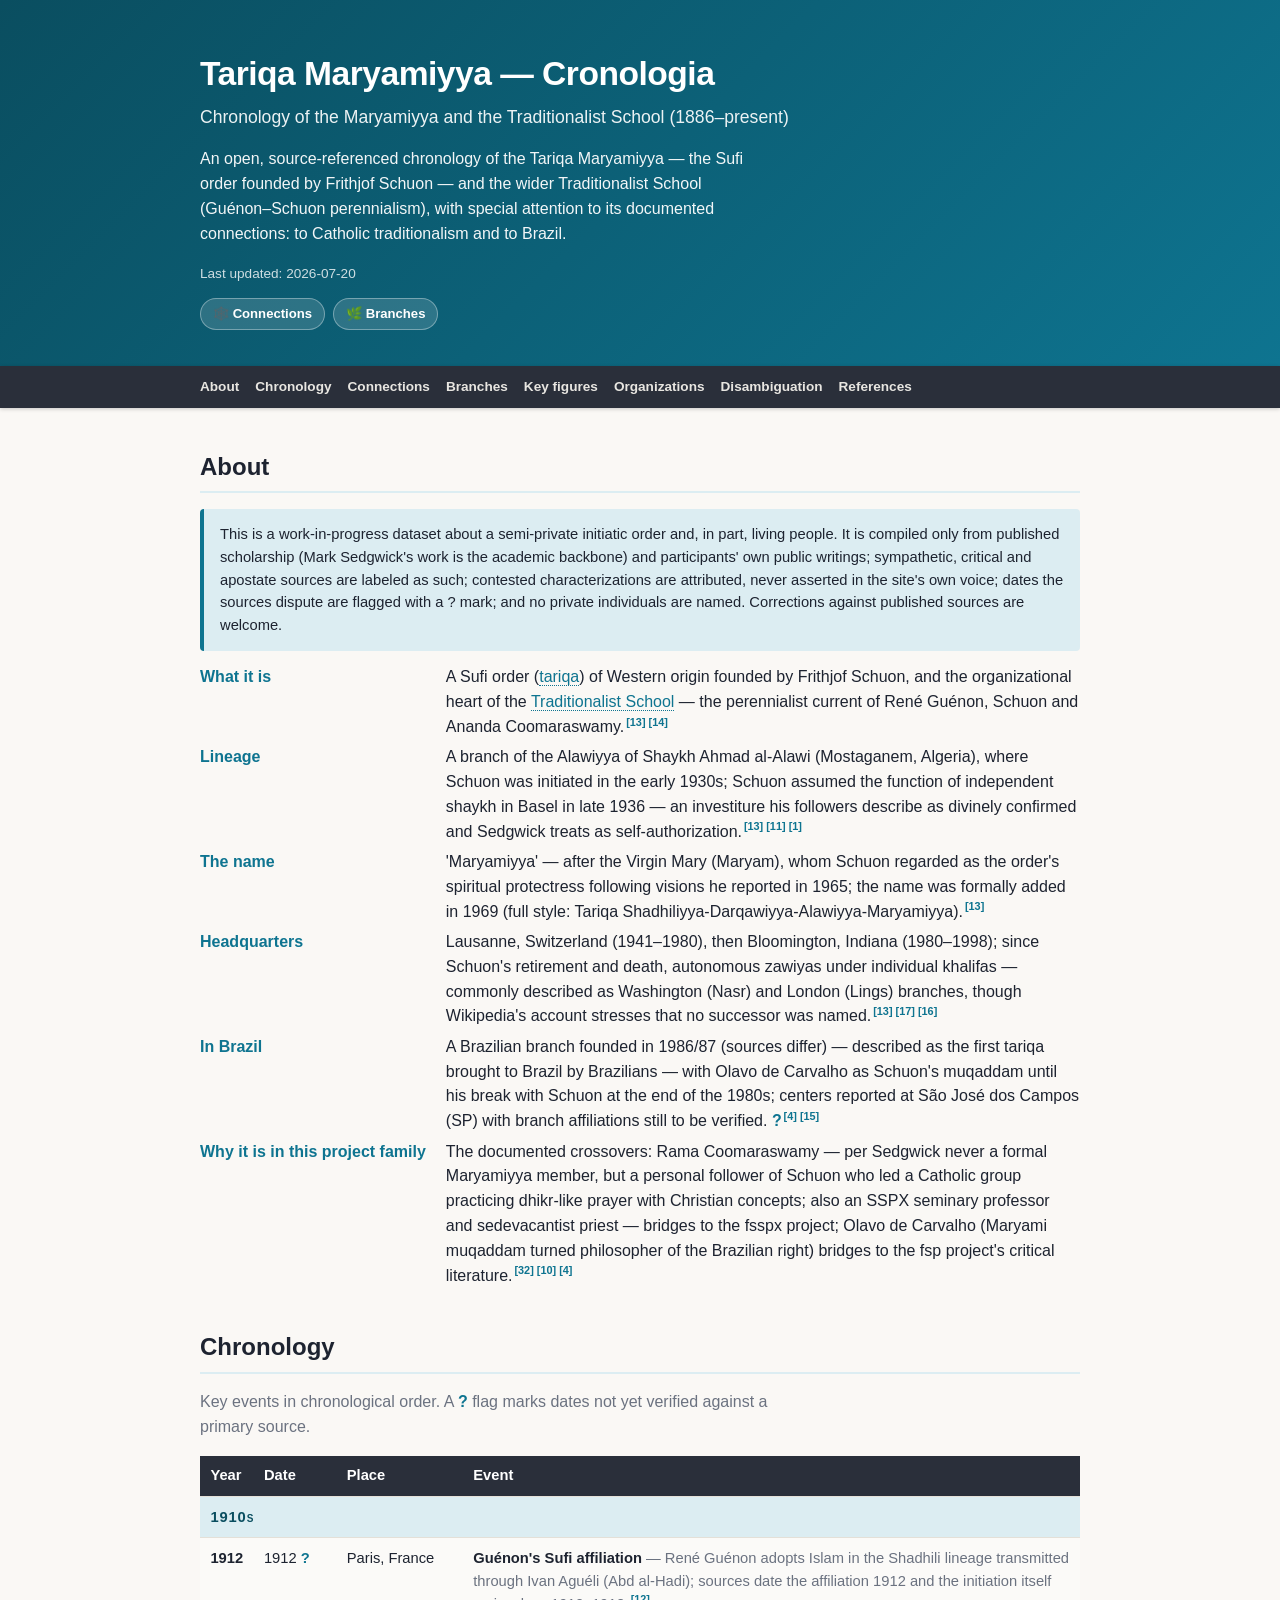
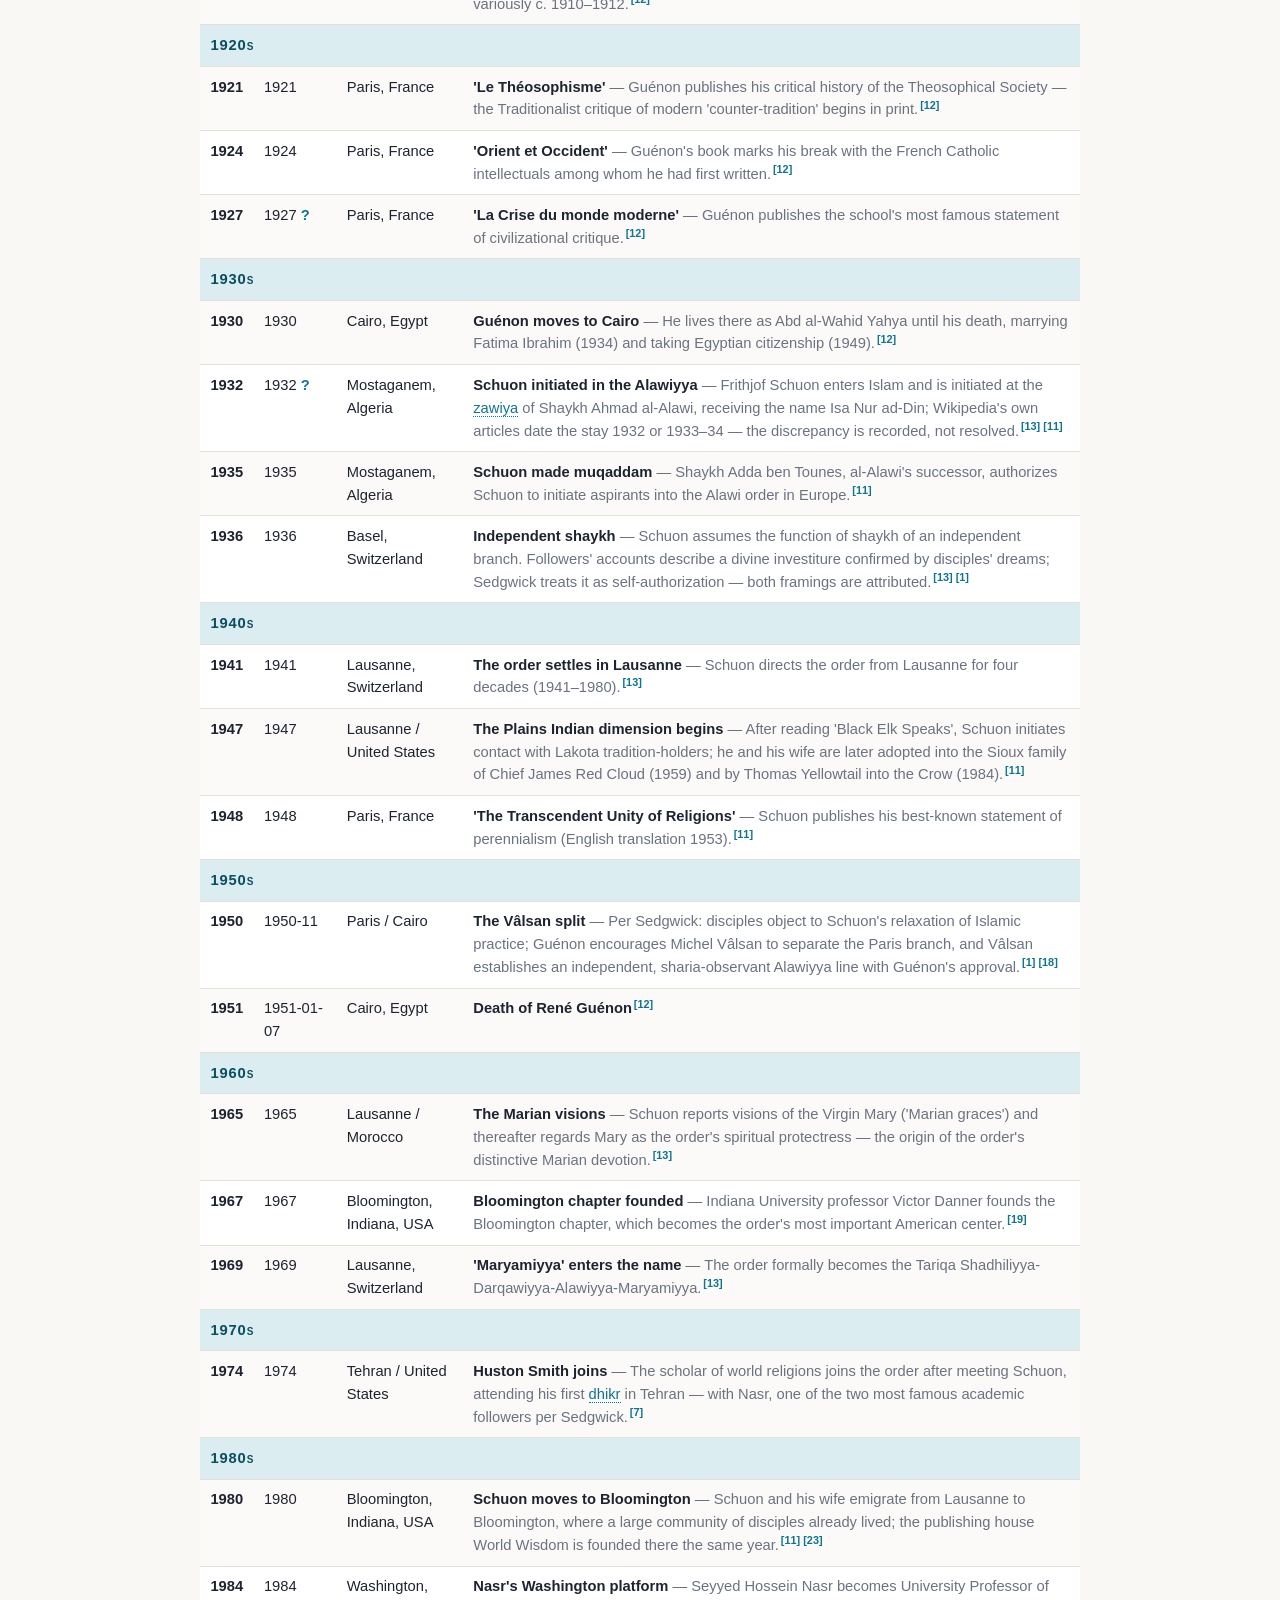
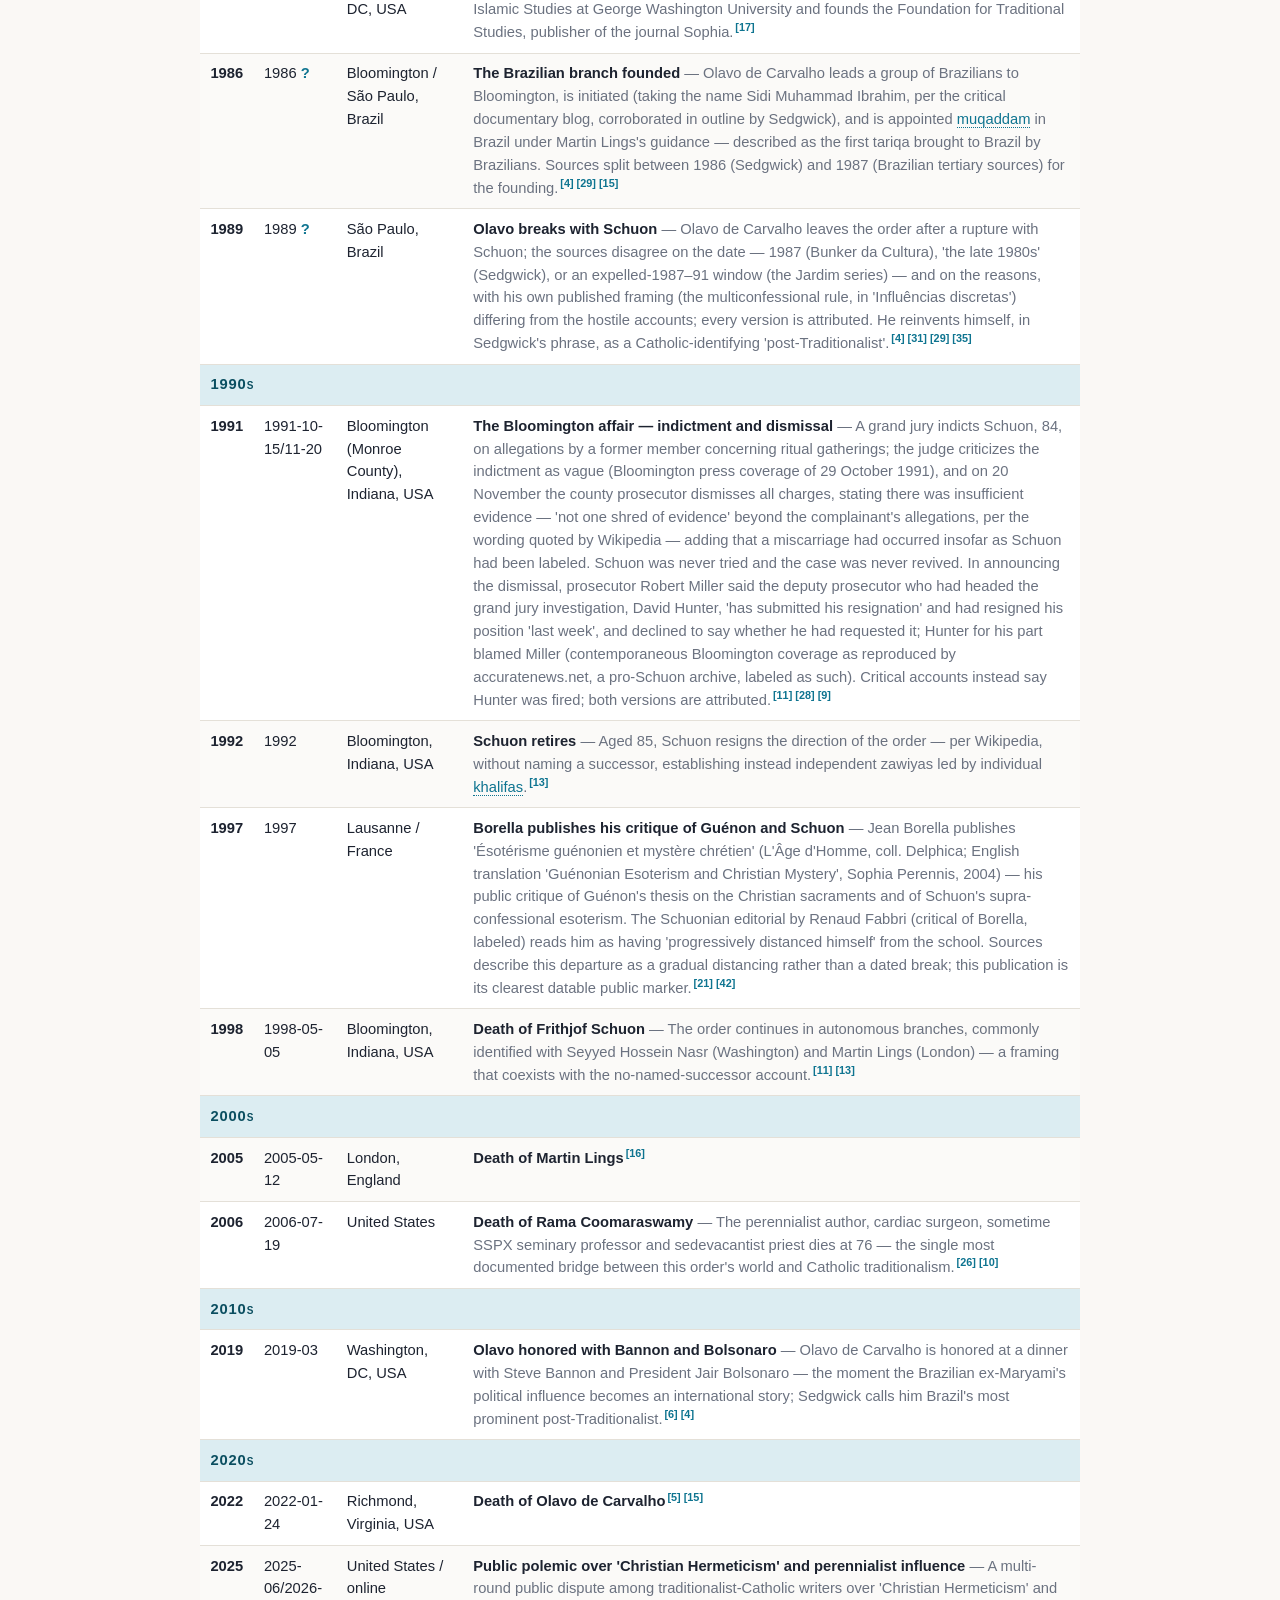
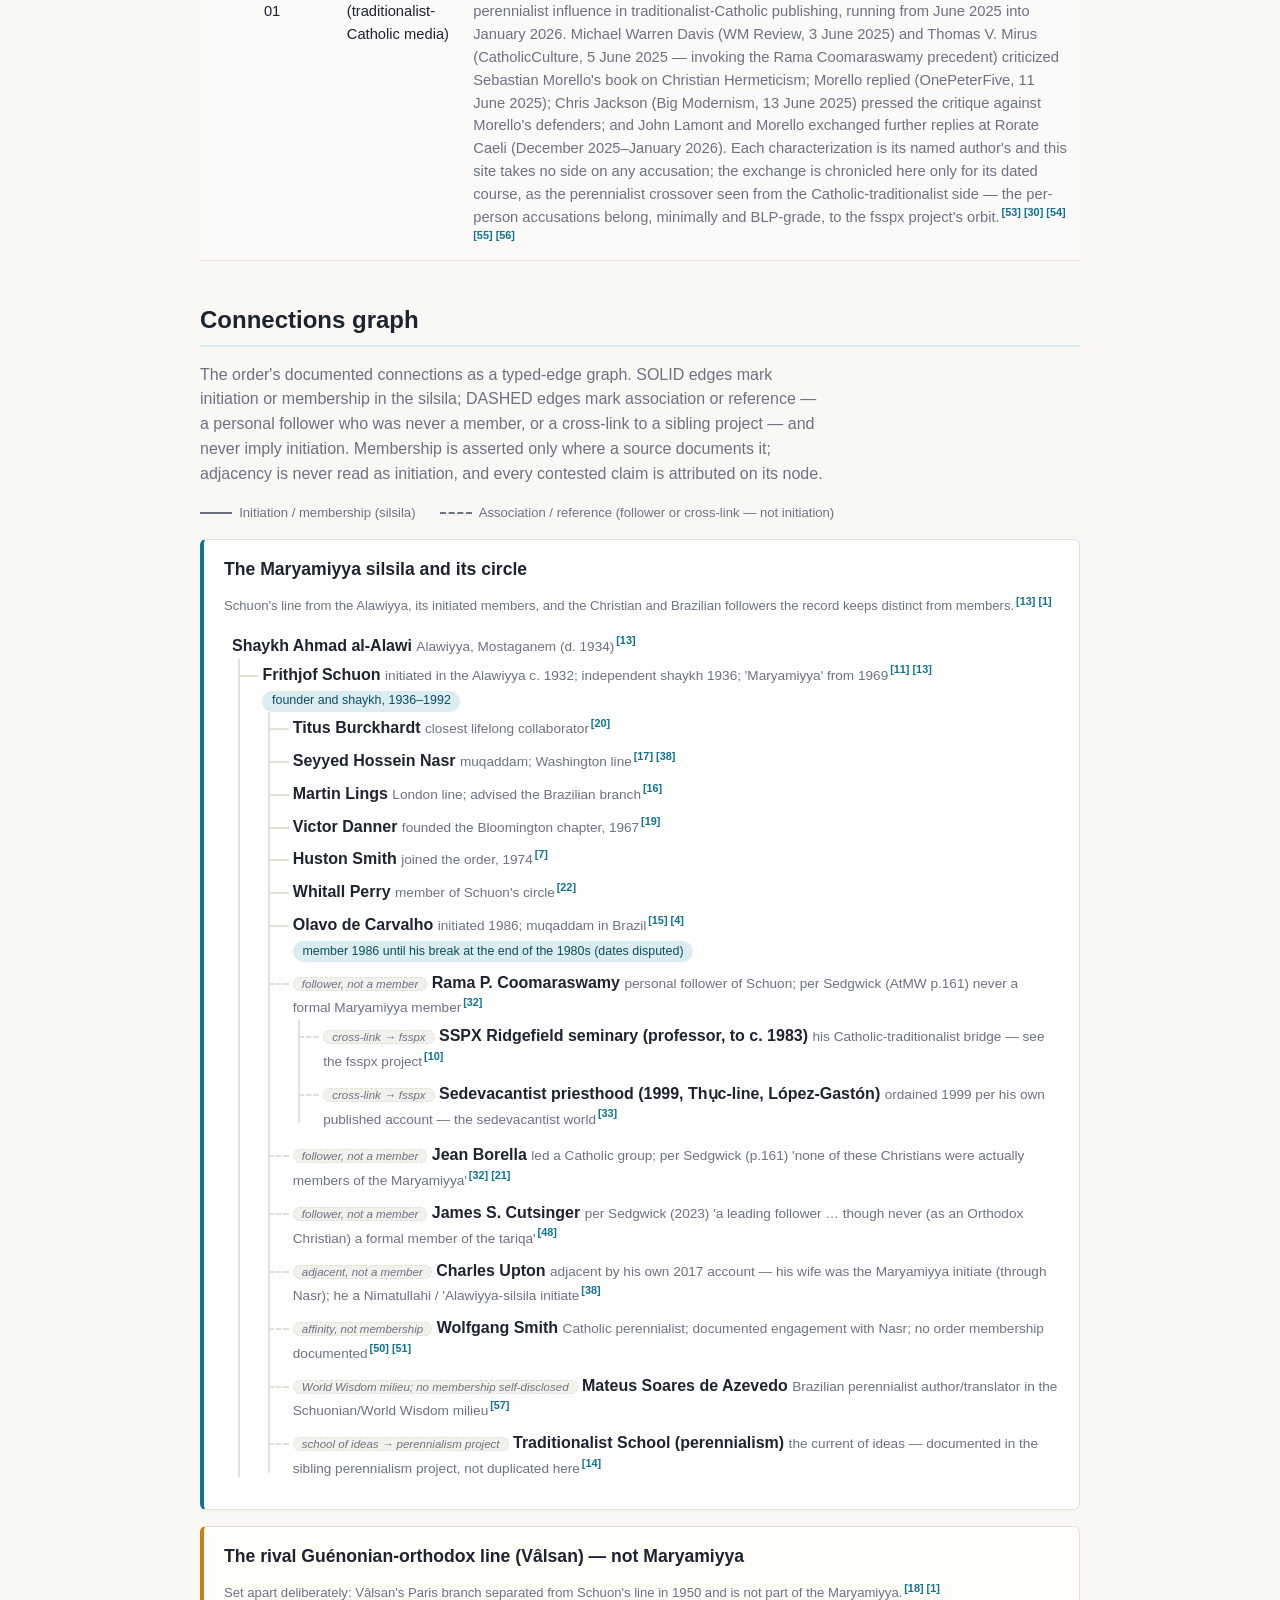
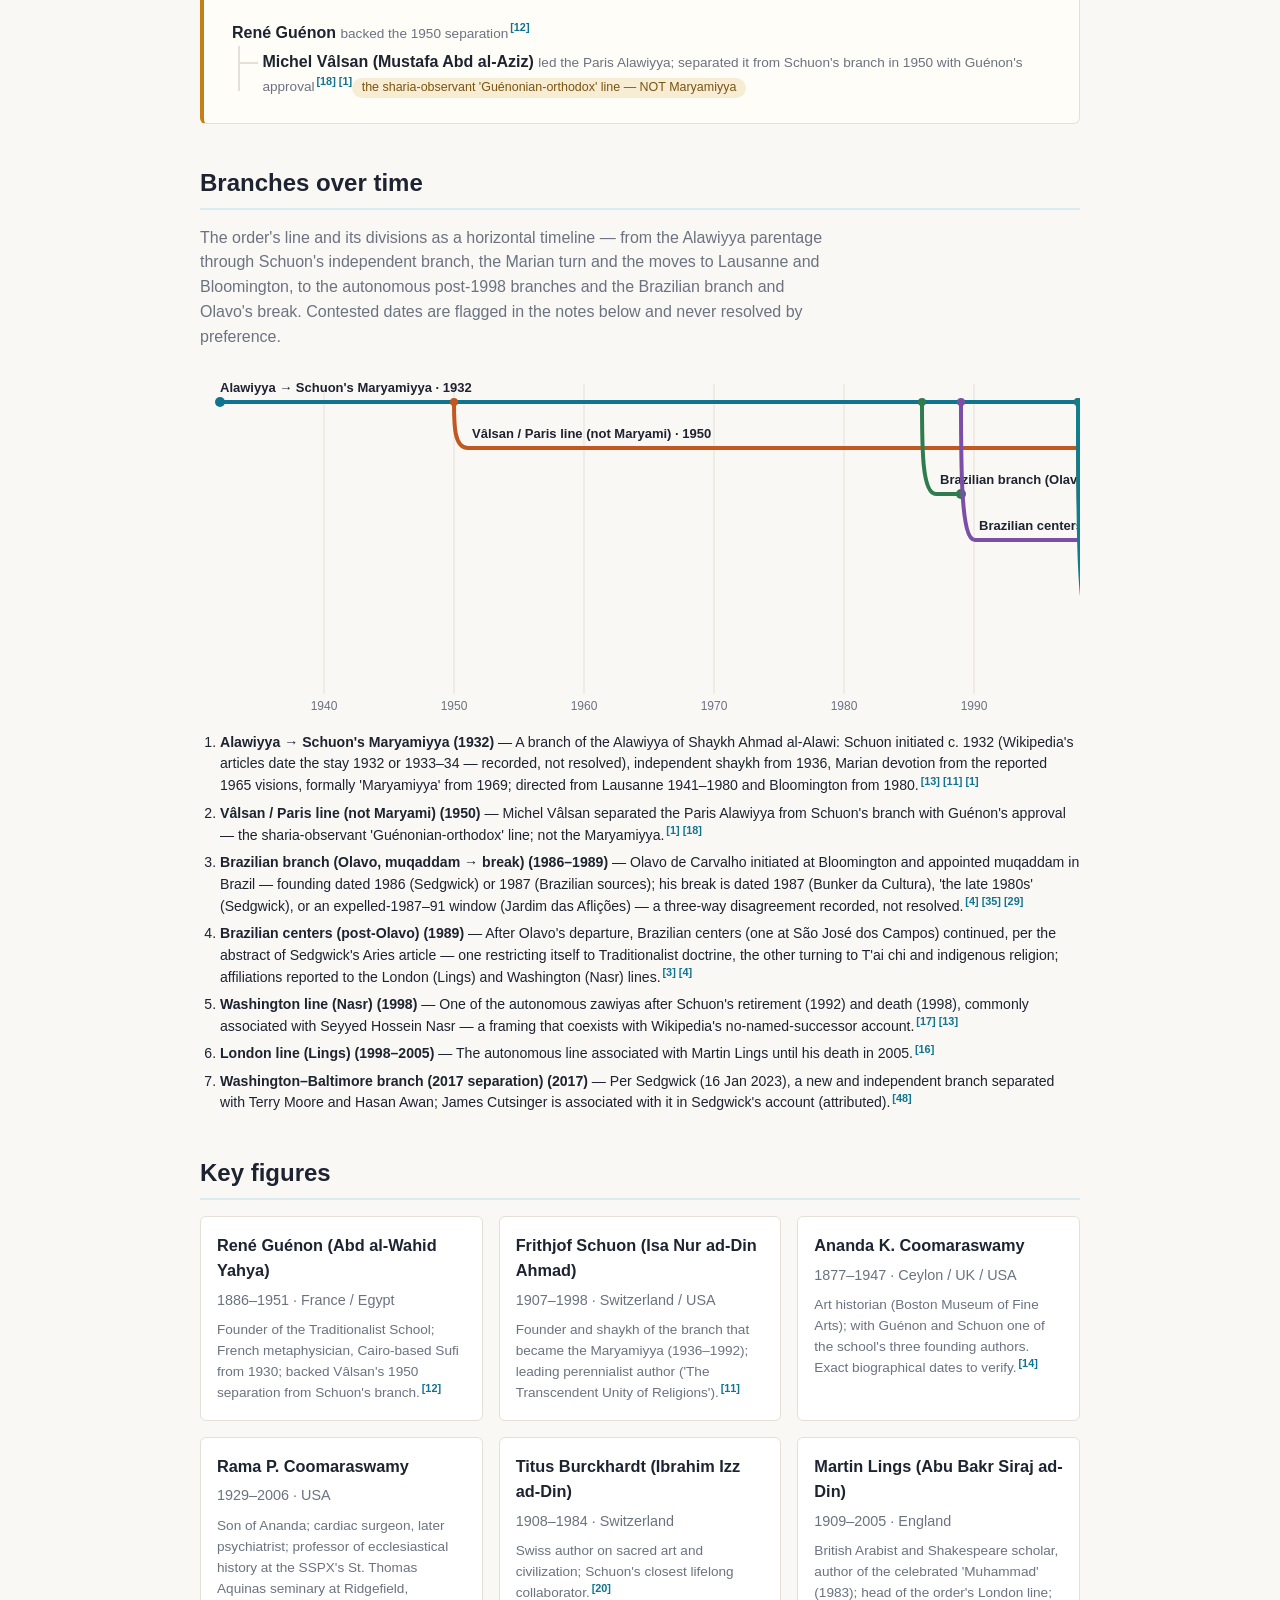
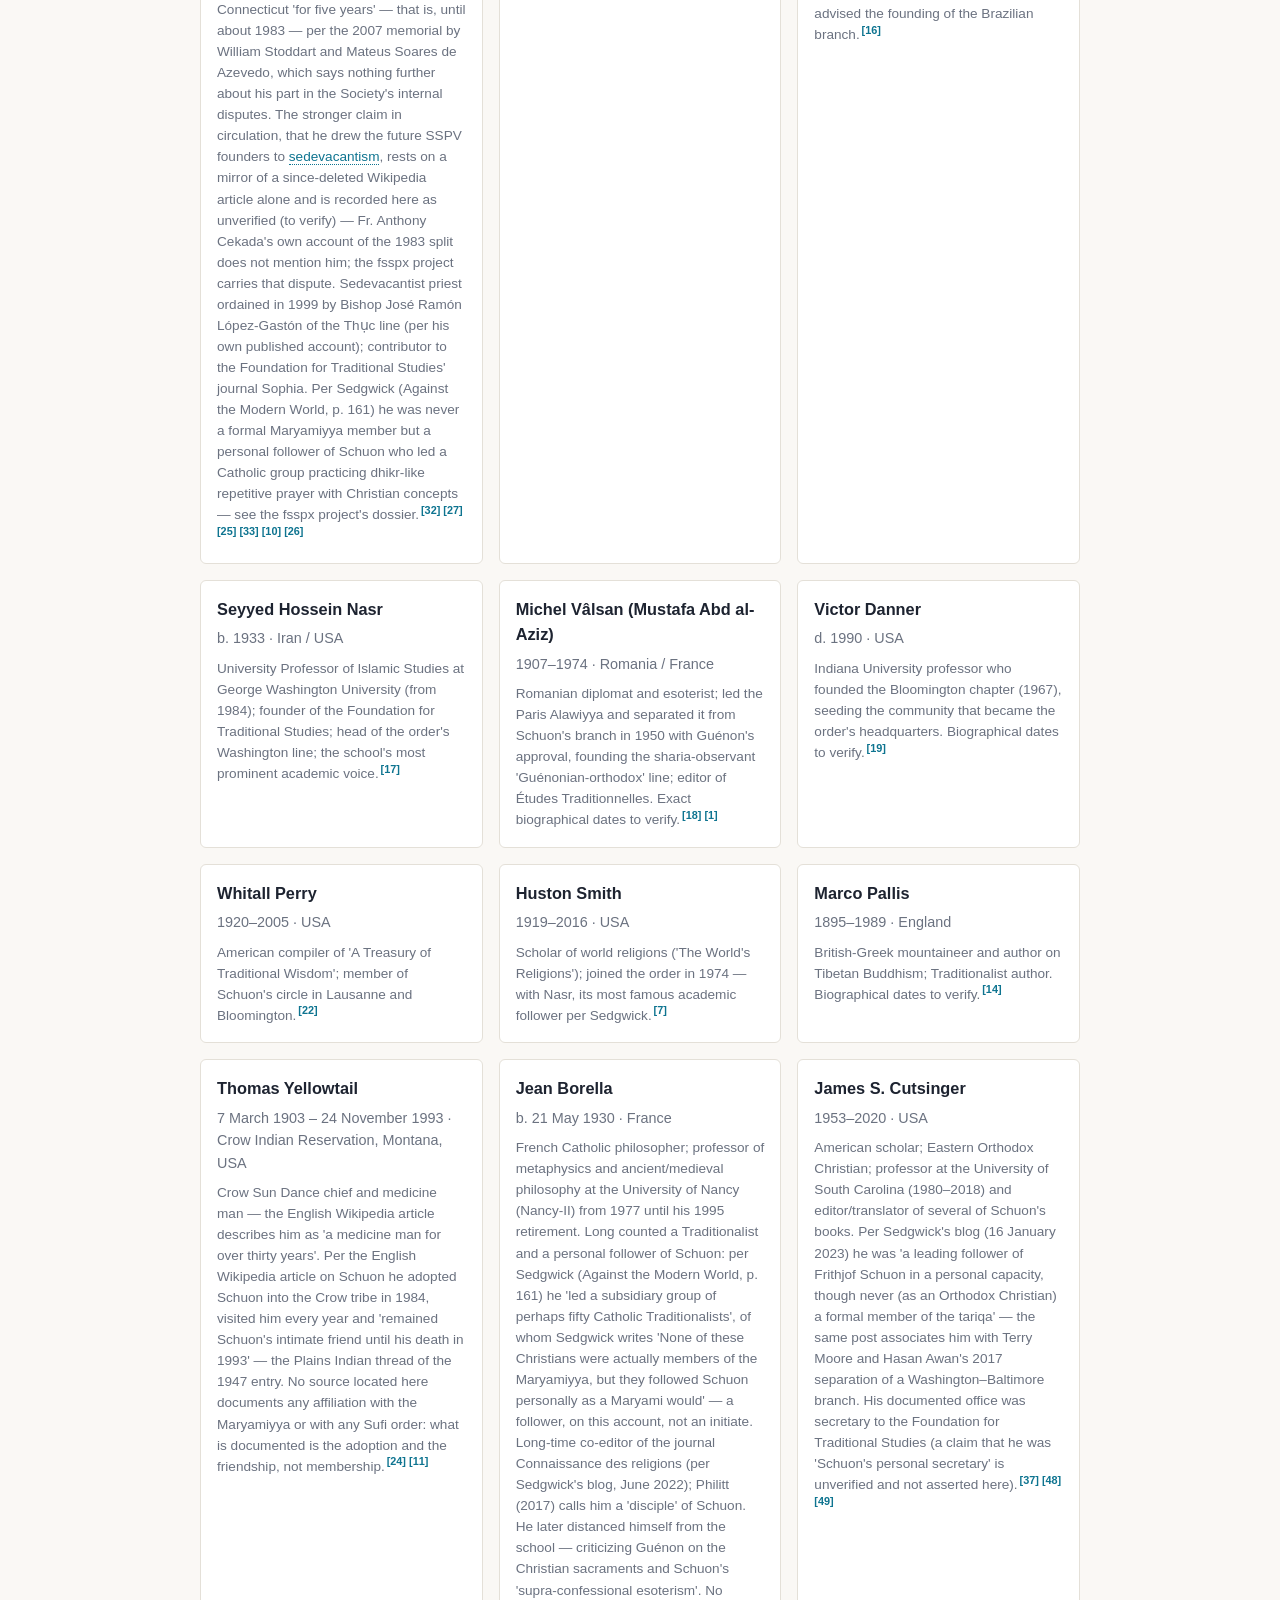
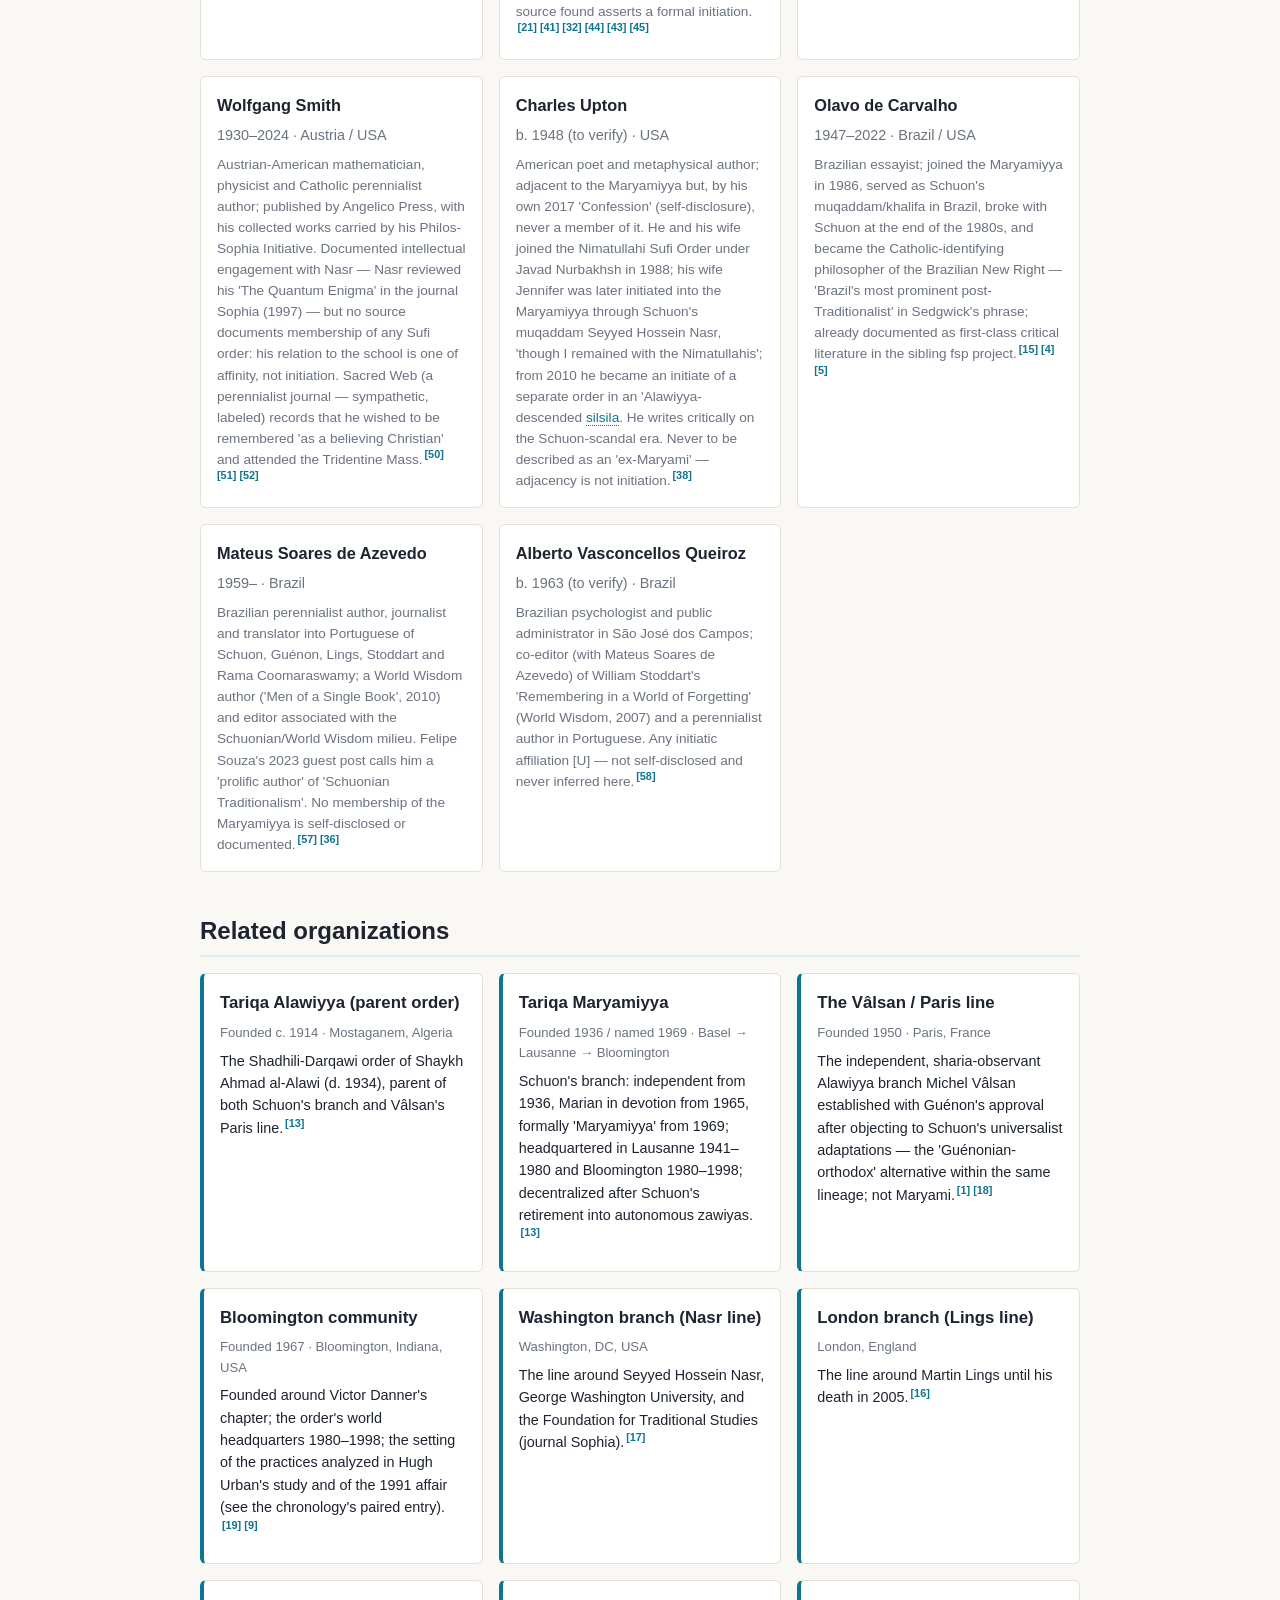
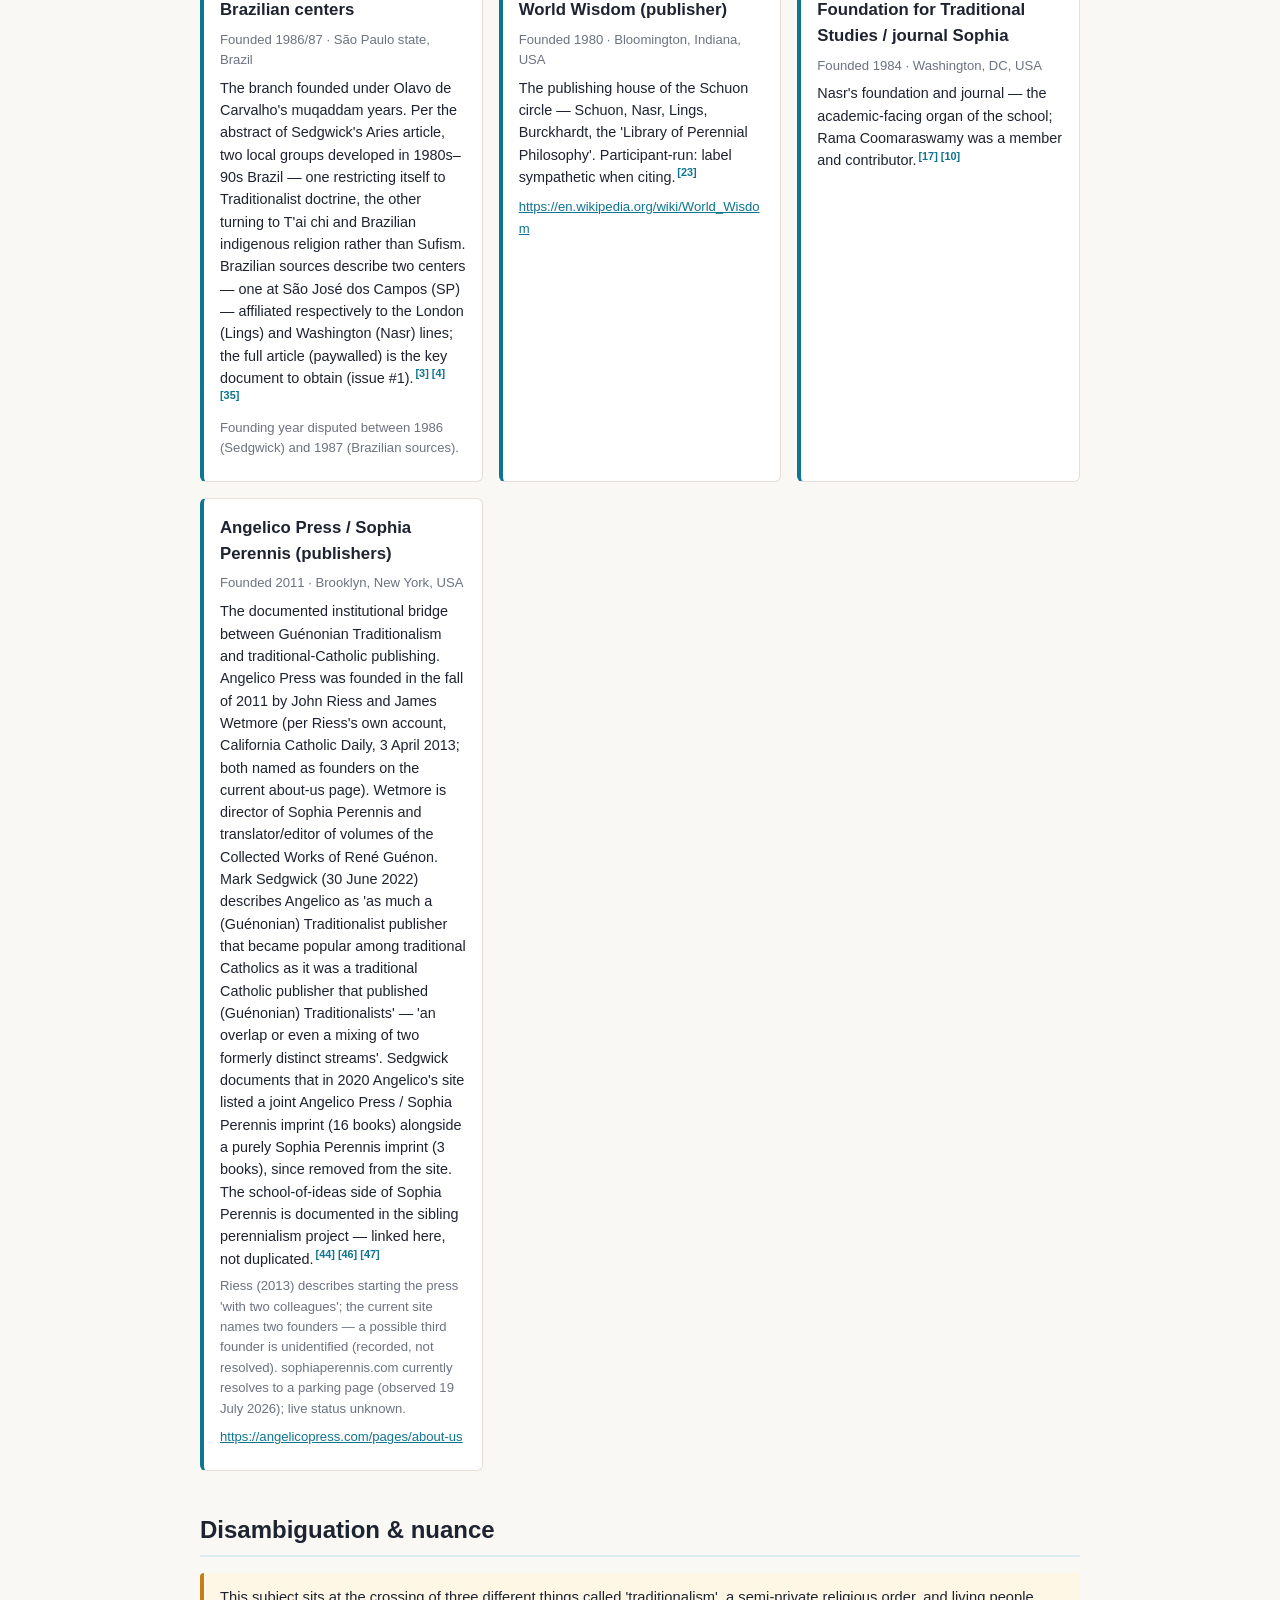
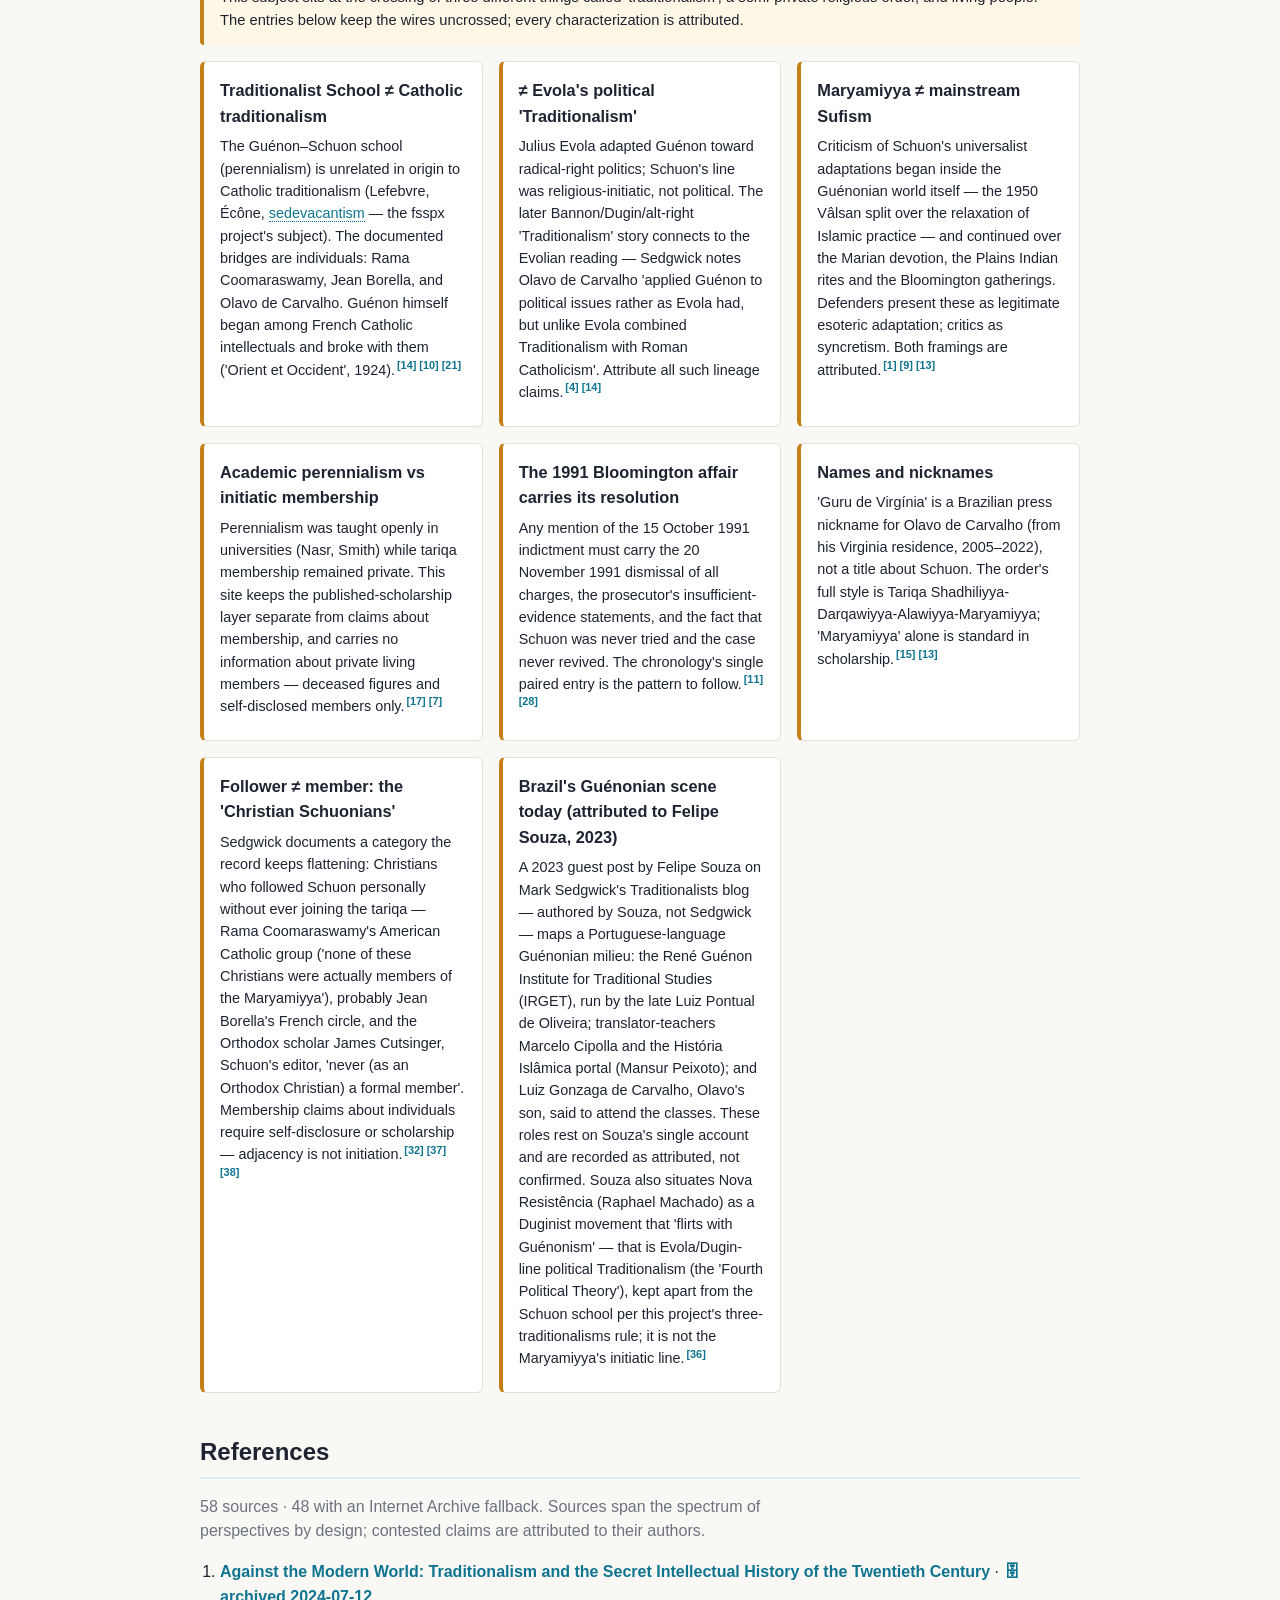
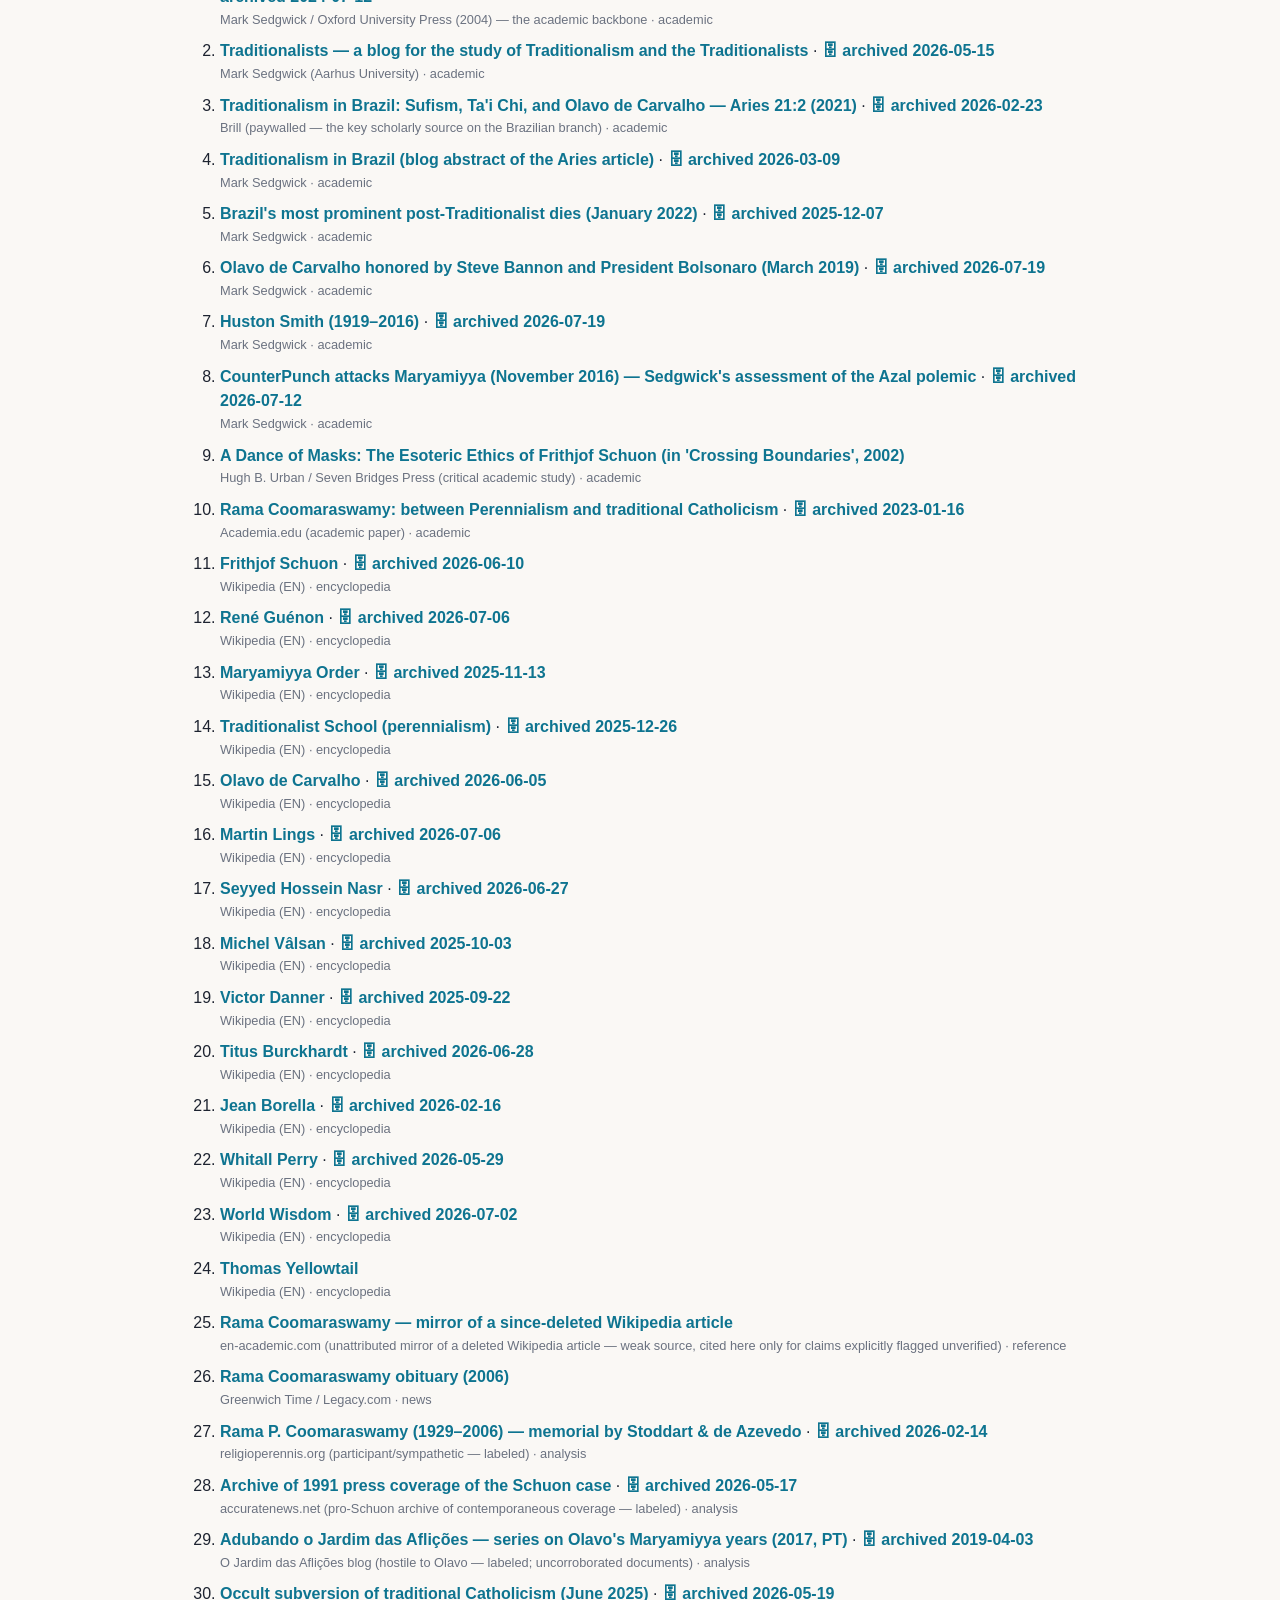
==== commit e634df9d: "Wave-9 ingest: Coomaraswamy SSPV claim de-asserted, 1991 prosecutor detail, Yellowtail Ingest pass o" ====
--- a/docs/index.html
+++ b/docs/index.html
@@ -58,7 +58,7 @@
         <dt>In Brazil</dt>
         <dd>A Brazilian branch founded in 1986/87 (sources differ) — described as the first tariqa brought to Brazil by Brazilians — with Olavo de Carvalho as Schuon&#39;s muqaddam until his break with Schuon at the end of the 1980s; centers reported at São José dos Campos (SP) with branch affiliations still to be verified. <span class="flag" title="Not yet verified against a primary source">?</span><sup class="cite"><a href="#ref-4" title="Reference 4">[4]</a> <a href="#ref-15" title="Reference 15">[15]</a></sup></dd>
         <dt>Why it is in this project family</dt>
-        <dd>The documented crossovers: Rama Coomaraswamy — per Sedgwick never a formal Maryamiyya member, but a personal follower of Schuon who led a Catholic group practicing dhikr-like prayer with Christian concepts; also an SSPX seminary professor and sedevacantist priest — bridges to the fsspx project; Olavo de Carvalho (Maryami muqaddam turned philosopher of the Brazilian right) bridges to the fsp project&#39;s critical literature.<sup class="cite"><a href="#ref-30" title="Reference 30">[30]</a> <a href="#ref-10" title="Reference 10">[10]</a> <a href="#ref-4" title="Reference 4">[4]</a></sup></dd>
+        <dd>The documented crossovers: Rama Coomaraswamy — per Sedgwick never a formal Maryamiyya member, but a personal follower of Schuon who led a Catholic group practicing dhikr-like prayer with Christian concepts; also an SSPX seminary professor and sedevacantist priest — bridges to the fsspx project; Olavo de Carvalho (Maryami muqaddam turned philosopher of the Brazilian right) bridges to the fsp project&#39;s critical literature.<sup class="cite"><a href="#ref-32" title="Reference 32">[32]</a> <a href="#ref-10" title="Reference 10">[10]</a> <a href="#ref-4" title="Reference 4">[4]</a></sup></dd>
       </dl>
     </section>
 
@@ -198,20 +198,20 @@
           <td class="year">1986</td>
           <td>1986 <span class="flag" title="Date not yet verified against a primary source">?</span></td>
           <td>Bloomington / São Paulo, Brazil</td>
-          <td><strong>The Brazilian branch founded</strong> <span class="muted">— Olavo de Carvalho leads a group of Brazilians to Bloomington, is initiated (taking the name Sidi Muhammad Ibrahim, per the critical documentary blog, corroborated in outline by Sedgwick), and is appointed <a class="glossary-link" href="https://cronologia.github.io/glossary/muqaddam/">muqaddam</a> in Brazil under Martin Lings&#39;s guidance — described as the first tariqa brought to Brazil by Brazilians. Sources split between 1986 (Sedgwick) and 1987 (Brazilian tertiary sources) for the founding.</span><sup class="cite"><a href="#ref-4" title="Reference 4">[4]</a> <a href="#ref-27" title="Reference 27">[27]</a> <a href="#ref-15" title="Reference 15">[15]</a></sup></td>
+          <td><strong>The Brazilian branch founded</strong> <span class="muted">— Olavo de Carvalho leads a group of Brazilians to Bloomington, is initiated (taking the name Sidi Muhammad Ibrahim, per the critical documentary blog, corroborated in outline by Sedgwick), and is appointed <a class="glossary-link" href="https://cronologia.github.io/glossary/muqaddam/">muqaddam</a> in Brazil under Martin Lings&#39;s guidance — described as the first tariqa brought to Brazil by Brazilians. Sources split between 1986 (Sedgwick) and 1987 (Brazilian tertiary sources) for the founding.</span><sup class="cite"><a href="#ref-4" title="Reference 4">[4]</a> <a href="#ref-29" title="Reference 29">[29]</a> <a href="#ref-15" title="Reference 15">[15]</a></sup></td>
         </tr>
         <tr>
           <td class="year">1989</td>
           <td>1989 <span class="flag" title="Date not yet verified against a primary source">?</span></td>
           <td>São Paulo, Brazil</td>
-          <td><strong>Olavo breaks with Schuon</strong> <span class="muted">— Olavo de Carvalho leaves the order after a rupture with Schuon; the sources disagree on the date — 1987 (Bunker da Cultura), &#39;the late 1980s&#39; (Sedgwick), or an expelled-1987–91 window (the Jardim series) — and on the reasons, with his own published framing (the multiconfessional rule, in &#39;Influências discretas&#39;) differing from the hostile accounts; every version is attributed. He reinvents himself, in Sedgwick&#39;s phrase, as a Catholic-identifying &#39;post-Traditionalist&#39;.</span><sup class="cite"><a href="#ref-4" title="Reference 4">[4]</a> <a href="#ref-29" title="Reference 29">[29]</a> <a href="#ref-27" title="Reference 27">[27]</a> <a href="#ref-33" title="Reference 33">[33]</a></sup></td>
+          <td><strong>Olavo breaks with Schuon</strong> <span class="muted">— Olavo de Carvalho leaves the order after a rupture with Schuon; the sources disagree on the date — 1987 (Bunker da Cultura), &#39;the late 1980s&#39; (Sedgwick), or an expelled-1987–91 window (the Jardim series) — and on the reasons, with his own published framing (the multiconfessional rule, in &#39;Influências discretas&#39;) differing from the hostile accounts; every version is attributed. He reinvents himself, in Sedgwick&#39;s phrase, as a Catholic-identifying &#39;post-Traditionalist&#39;.</span><sup class="cite"><a href="#ref-4" title="Reference 4">[4]</a> <a href="#ref-31" title="Reference 31">[31]</a> <a href="#ref-29" title="Reference 29">[29]</a> <a href="#ref-35" title="Reference 35">[35]</a></sup></td>
         </tr>
         <tr class="decade-row"><th colspan="4">1990s</th></tr>
         <tr>
           <td class="year">1991</td>
           <td>1991-10-15/11-20</td>
           <td>Bloomington (Monroe County), Indiana, USA</td>
-          <td><strong>The Bloomington affair — indictment and dismissal</strong> <span class="muted">— A grand jury indicts Schuon, 84, on allegations by a former member concerning ritual gatherings; the judge criticizes the indictment as vague, and on 20 November the county prosecutor dismisses all charges, stating there was insufficient evidence — &#39;not one shred of evidence&#39; beyond the complainant&#39;s allegations, per the wording quoted by Wikipedia — adding that a miscarriage had occurred insofar as Schuon had been labeled. Schuon was never tried and the case was never revived. Accounts of the deputy prosecutor&#39;s subsequent departure differ (resigned vs dismissed) and both are attributed.</span><sup class="cite"><a href="#ref-11" title="Reference 11">[11]</a> <a href="#ref-26" title="Reference 26">[26]</a> <a href="#ref-9" title="Reference 9">[9]</a></sup></td>
+          <td><strong>The Bloomington affair — indictment and dismissal</strong> <span class="muted">— A grand jury indicts Schuon, 84, on allegations by a former member concerning ritual gatherings; the judge criticizes the indictment as vague (Bloomington press coverage of 29 October 1991), and on 20 November the county prosecutor dismisses all charges, stating there was insufficient evidence — &#39;not one shred of evidence&#39; beyond the complainant&#39;s allegations, per the wording quoted by Wikipedia — adding that a miscarriage had occurred insofar as Schuon had been labeled. Schuon was never tried and the case was never revived. In announcing the dismissal, prosecutor Robert Miller said the deputy prosecutor who had headed the grand jury investigation, David Hunter, &#39;has submitted his resignation&#39; and had resigned his position &#39;last week&#39;, and declined to say whether he had requested it; Hunter for his part blamed Miller (contemporaneous Bloomington coverage as reproduced by accuratenews.net, a pro-Schuon archive, labeled as such). Critical accounts instead say Hunter was fired; both versions are attributed.</span><sup class="cite"><a href="#ref-11" title="Reference 11">[11]</a> <a href="#ref-28" title="Reference 28">[28]</a> <a href="#ref-9" title="Reference 9">[9]</a></sup></td>
         </tr>
         <tr>
           <td class="year">1992</td>
@@ -223,7 +223,7 @@
           <td class="year">1997</td>
           <td>1997</td>
           <td>Lausanne / France</td>
-          <td><strong>Borella publishes his critique of Guénon and Schuon</strong> <span class="muted">— Jean Borella publishes &#39;Ésotérisme guénonien et mystère chrétien&#39; (L&#39;Âge d&#39;Homme, coll. Delphica; English translation &#39;Guénonian Esoterism and Christian Mystery&#39;, Sophia Perennis, 2004) — his public critique of Guénon&#39;s thesis on the Christian sacraments and of Schuon&#39;s supra-confessional esoterism. The Schuonian editorial by Renaud Fabbri (critical of Borella, labeled) reads him as having &#39;progressively distanced himself&#39; from the school. Sources describe this departure as a gradual distancing rather than a dated break; this publication is its clearest datable public marker.</span><sup class="cite"><a href="#ref-21" title="Reference 21">[21]</a> <a href="#ref-40" title="Reference 40">[40]</a></sup></td>
+          <td><strong>Borella publishes his critique of Guénon and Schuon</strong> <span class="muted">— Jean Borella publishes &#39;Ésotérisme guénonien et mystère chrétien&#39; (L&#39;Âge d&#39;Homme, coll. Delphica; English translation &#39;Guénonian Esoterism and Christian Mystery&#39;, Sophia Perennis, 2004) — his public critique of Guénon&#39;s thesis on the Christian sacraments and of Schuon&#39;s supra-confessional esoterism. The Schuonian editorial by Renaud Fabbri (critical of Borella, labeled) reads him as having &#39;progressively distanced himself&#39; from the school. Sources describe this departure as a gradual distancing rather than a dated break; this publication is its clearest datable public marker.</span><sup class="cite"><a href="#ref-21" title="Reference 21">[21]</a> <a href="#ref-42" title="Reference 42">[42]</a></sup></td>
         </tr>
         <tr>
           <td class="year">1998</td>
@@ -242,7 +242,7 @@
           <td class="year">2006</td>
           <td>2006-07-19</td>
           <td>United States</td>
-          <td><strong>Death of Rama Coomaraswamy</strong> <span class="muted">— The perennialist author, cardiac surgeon, sometime SSPX seminary professor and sedevacantist priest dies at 76 — the single most documented bridge between this order&#39;s world and Catholic traditionalism.</span><sup class="cite"><a href="#ref-24" title="Reference 24">[24]</a> <a href="#ref-10" title="Reference 10">[10]</a></sup></td>
+          <td><strong>Death of Rama Coomaraswamy</strong> <span class="muted">— The perennialist author, cardiac surgeon, sometime SSPX seminary professor and sedevacantist priest dies at 76 — the single most documented bridge between this order&#39;s world and Catholic traditionalism.</span><sup class="cite"><a href="#ref-26" title="Reference 26">[26]</a> <a href="#ref-10" title="Reference 10">[10]</a></sup></td>
         </tr>
         <tr class="decade-row"><th colspan="4">2010s</th></tr>
         <tr>
@@ -262,7 +262,7 @@
           <td class="year">2025</td>
           <td>2025-06/2026-01</td>
           <td>United States / online (traditionalist-Catholic media)</td>
-          <td><strong>Public polemic over &#39;Christian Hermeticism&#39; and perennialist influence</strong> <span class="muted">— A multi-round public dispute among traditionalist-Catholic writers over &#39;Christian Hermeticism&#39; and perennialist influence in traditionalist-Catholic publishing, running from June 2025 into January 2026. Michael Warren Davis (WM Review, 3 June 2025) and Thomas V. Mirus (CatholicCulture, 5 June 2025 — invoking the Rama Coomaraswamy precedent) criticized Sebastian Morello&#39;s book on Christian Hermeticism; Morello replied (OnePeterFive, 11 June 2025); Chris Jackson (Big Modernism, 13 June 2025) pressed the critique against Morello&#39;s defenders; and John Lamont and Morello exchanged further replies at Rorate Caeli (December 2025–January 2026). Each characterization is its named author&#39;s and this site takes no side on any accusation; the exchange is chronicled here only for its dated course, as the perennialist crossover seen from the Catholic-traditionalist side — the per-person accusations belong, minimally and BLP-grade, to the fsspx project&#39;s orbit.</span><sup class="cite"><a href="#ref-51" title="Reference 51">[51]</a> <a href="#ref-28" title="Reference 28">[28]</a> <a href="#ref-52" title="Reference 52">[52]</a> <a href="#ref-53" title="Reference 53">[53]</a> <a href="#ref-54" title="Reference 54">[54]</a></sup></td>
+          <td><strong>Public polemic over &#39;Christian Hermeticism&#39; and perennialist influence</strong> <span class="muted">— A multi-round public dispute among traditionalist-Catholic writers over &#39;Christian Hermeticism&#39; and perennialist influence in traditionalist-Catholic publishing, running from June 2025 into January 2026. Michael Warren Davis (WM Review, 3 June 2025) and Thomas V. Mirus (CatholicCulture, 5 June 2025 — invoking the Rama Coomaraswamy precedent) criticized Sebastian Morello&#39;s book on Christian Hermeticism; Morello replied (OnePeterFive, 11 June 2025); Chris Jackson (Big Modernism, 13 June 2025) pressed the critique against Morello&#39;s defenders; and John Lamont and Morello exchanged further replies at Rorate Caeli (December 2025–January 2026). Each characterization is its named author&#39;s and this site takes no side on any accusation; the exchange is chronicled here only for its dated course, as the perennialist crossover seen from the Catholic-traditionalist side — the per-person accusations belong, minimally and BLP-grade, to the fsspx project&#39;s orbit.</span><sup class="cite"><a href="#ref-53" title="Reference 53">[53]</a> <a href="#ref-30" title="Reference 30">[30]</a> <a href="#ref-54" title="Reference 54">[54]</a> <a href="#ref-55" title="Reference 55">[55]</a> <a href="#ref-56" title="Reference 56">[56]</a></sup></td>
         </tr>
         </tbody>
       </table>
@@ -285,22 +285,22 @@
 <li><span class="tree-node"><strong>Frithjof Schuon</strong> <span class="tree-detail">initiated in the Alawiyya c. 1932; independent shaykh 1936; &#39;Maryamiyya&#39; from 1969</span><sup class="cite"><a href="#ref-11" title="Reference 11">[11]</a> <a href="#ref-13" title="Reference 13">[13]</a></sup></span><div class="tree-status">founder and shaykh, 1936–1992</div>
 <ul>
 <li><span class="tree-node"><strong>Titus Burckhardt</strong> <span class="tree-detail">closest lifelong collaborator</span><sup class="cite"><a href="#ref-20" title="Reference 20">[20]</a></sup></span></li>
-<li><span class="tree-node"><strong>Seyyed Hossein Nasr</strong> <span class="tree-detail">muqaddam; Washington line</span><sup class="cite"><a href="#ref-17" title="Reference 17">[17]</a> <a href="#ref-36" title="Reference 36">[36]</a></sup></span></li>
+<li><span class="tree-node"><strong>Seyyed Hossein Nasr</strong> <span class="tree-detail">muqaddam; Washington line</span><sup class="cite"><a href="#ref-17" title="Reference 17">[17]</a> <a href="#ref-38" title="Reference 38">[38]</a></sup></span></li>
 <li><span class="tree-node"><strong>Martin Lings</strong> <span class="tree-detail">London line; advised the Brazilian branch</span><sup class="cite"><a href="#ref-16" title="Reference 16">[16]</a></sup></span></li>
 <li><span class="tree-node"><strong>Victor Danner</strong> <span class="tree-detail">founded the Bloomington chapter, 1967</span><sup class="cite"><a href="#ref-19" title="Reference 19">[19]</a></sup></span></li>
 <li><span class="tree-node"><strong>Huston Smith</strong> <span class="tree-detail">joined the order, 1974</span><sup class="cite"><a href="#ref-7" title="Reference 7">[7]</a></sup></span></li>
 <li><span class="tree-node"><strong>Whitall Perry</strong> <span class="tree-detail">member of Schuon&#39;s circle</span><sup class="cite"><a href="#ref-22" title="Reference 22">[22]</a></sup></span></li>
 <li><span class="tree-node"><strong>Olavo de Carvalho</strong> <span class="tree-detail">initiated 1986; muqaddam in Brazil</span><sup class="cite"><a href="#ref-15" title="Reference 15">[15]</a> <a href="#ref-4" title="Reference 4">[4]</a></sup></span><div class="tree-status">member 1986 until his break at the end of the 1980s (dates disputed)</div></li>
-<li class="tree-edge-indirect"><span class="tree-edge-label">follower, not a member</span> <span class="tree-node"><strong>Rama P. Coomaraswamy</strong> <span class="tree-detail">personal follower of Schuon; per Sedgwick (AtMW p.161) never a formal Maryamiyya member</span><sup class="cite"><a href="#ref-30" title="Reference 30">[30]</a></sup></span>
+<li class="tree-edge-indirect"><span class="tree-edge-label">follower, not a member</span> <span class="tree-node"><strong>Rama P. Coomaraswamy</strong> <span class="tree-detail">personal follower of Schuon; per Sedgwick (AtMW p.161) never a formal Maryamiyya member</span><sup class="cite"><a href="#ref-32" title="Reference 32">[32]</a></sup></span>
 <ul>
 <li class="tree-edge-indirect"><span class="tree-edge-label">cross-link → fsspx</span> <span class="tree-node"><strong>SSPX Ridgefield seminary (professor, to c. 1983)</strong> <span class="tree-detail">his Catholic-traditionalist bridge — see the fsspx project</span><sup class="cite"><a href="#ref-10" title="Reference 10">[10]</a></sup></span></li>
-<li class="tree-edge-indirect"><span class="tree-edge-label">cross-link → fsspx</span> <span class="tree-node"><strong>Sedevacantist priesthood (1999, Thục-line, López-Gastón)</strong> <span class="tree-detail">ordained 1999 per his own published account — the sedevacantist world</span><sup class="cite"><a href="#ref-31" title="Reference 31">[31]</a></sup></span></li>
+<li class="tree-edge-indirect"><span class="tree-edge-label">cross-link → fsspx</span> <span class="tree-node"><strong>Sedevacantist priesthood (1999, Thục-line, López-Gastón)</strong> <span class="tree-detail">ordained 1999 per his own published account — the sedevacantist world</span><sup class="cite"><a href="#ref-33" title="Reference 33">[33]</a></sup></span></li>
 </ul></li>
-<li class="tree-edge-indirect"><span class="tree-edge-label">follower, not a member</span> <span class="tree-node"><strong>Jean Borella</strong> <span class="tree-detail">led a Catholic group; per Sedgwick (p.161) &#39;none of these Christians were actually members of the Maryamiyya&#39;</span><sup class="cite"><a href="#ref-30" title="Reference 30">[30]</a> <a href="#ref-21" title="Reference 21">[21]</a></sup></span></li>
-<li class="tree-edge-indirect"><span class="tree-edge-label">follower, not a member</span> <span class="tree-node"><strong>James S. Cutsinger</strong> <span class="tree-detail">per Sedgwick (2023) &#39;a leading follower … though never (as an Orthodox Christian) a formal member of the tariqa&#39;</span><sup class="cite"><a href="#ref-46" title="Reference 46">[46]</a></sup></span></li>
-<li class="tree-edge-indirect"><span class="tree-edge-label">adjacent, not a member</span> <span class="tree-node"><strong>Charles Upton</strong> <span class="tree-detail">adjacent by his own 2017 account — his wife was the Maryamiyya initiate (through Nasr); he a Nimatullahi / &#39;Alawiyya-silsila initiate</span><sup class="cite"><a href="#ref-36" title="Reference 36">[36]</a></sup></span></li>
-<li class="tree-edge-indirect"><span class="tree-edge-label">affinity, not membership</span> <span class="tree-node"><strong>Wolfgang Smith</strong> <span class="tree-detail">Catholic perennialist; documented engagement with Nasr; no order membership documented</span><sup class="cite"><a href="#ref-48" title="Reference 48">[48]</a> <a href="#ref-49" title="Reference 49">[49]</a></sup></span></li>
-<li class="tree-edge-indirect"><span class="tree-edge-label">World Wisdom milieu; no membership self-disclosed</span> <span class="tree-node"><strong>Mateus Soares de Azevedo</strong> <span class="tree-detail">Brazilian perennialist author/translator in the Schuonian/World Wisdom milieu</span><sup class="cite"><a href="#ref-55" title="Reference 55">[55]</a></sup></span></li>
+<li class="tree-edge-indirect"><span class="tree-edge-label">follower, not a member</span> <span class="tree-node"><strong>Jean Borella</strong> <span class="tree-detail">led a Catholic group; per Sedgwick (p.161) &#39;none of these Christians were actually members of the Maryamiyya&#39;</span><sup class="cite"><a href="#ref-32" title="Reference 32">[32]</a> <a href="#ref-21" title="Reference 21">[21]</a></sup></span></li>
+<li class="tree-edge-indirect"><span class="tree-edge-label">follower, not a member</span> <span class="tree-node"><strong>James S. Cutsinger</strong> <span class="tree-detail">per Sedgwick (2023) &#39;a leading follower … though never (as an Orthodox Christian) a formal member of the tariqa&#39;</span><sup class="cite"><a href="#ref-48" title="Reference 48">[48]</a></sup></span></li>
+<li class="tree-edge-indirect"><span class="tree-edge-label">adjacent, not a member</span> <span class="tree-node"><strong>Charles Upton</strong> <span class="tree-detail">adjacent by his own 2017 account — his wife was the Maryamiyya initiate (through Nasr); he a Nimatullahi / &#39;Alawiyya-silsila initiate</span><sup class="cite"><a href="#ref-38" title="Reference 38">[38]</a></sup></span></li>
+<li class="tree-edge-indirect"><span class="tree-edge-label">affinity, not membership</span> <span class="tree-node"><strong>Wolfgang Smith</strong> <span class="tree-detail">Catholic perennialist; documented engagement with Nasr; no order membership documented</span><sup class="cite"><a href="#ref-50" title="Reference 50">[50]</a> <a href="#ref-51" title="Reference 51">[51]</a></sup></span></li>
+<li class="tree-edge-indirect"><span class="tree-edge-label">World Wisdom milieu; no membership self-disclosed</span> <span class="tree-node"><strong>Mateus Soares de Azevedo</strong> <span class="tree-detail">Brazilian perennialist author/translator in the Schuonian/World Wisdom milieu</span><sup class="cite"><a href="#ref-57" title="Reference 57">[57]</a></sup></span></li>
 <li class="tree-edge-indirect"><span class="tree-edge-label">school of ideas → perennialism project</span> <span class="tree-node"><strong>Traditionalist School (perennialism)</strong> <span class="tree-detail">the current of ideas — documented in the sibling perennialism project, not duplicated here</span><sup class="cite"><a href="#ref-14" title="Reference 14">[14]</a></sup></span></li>
 </ul></li>
 </ul></li>
@@ -347,11 +347,11 @@
           <ol class="branch-notes">
             <li><strong>Alawiyya → Schuon&#39;s Maryamiyya (1932)</strong> — A branch of the Alawiyya of Shaykh Ahmad al-Alawi: Schuon initiated c. 1932 (Wikipedia&#39;s articles date the stay 1932 or 1933–34 — recorded, not resolved), independent shaykh from 1936, Marian devotion from the reported 1965 visions, formally &#39;Maryamiyya&#39; from 1969; directed from Lausanne 1941–1980 and Bloomington from 1980.<sup class="cite"><a href="#ref-13" title="Reference 13">[13]</a> <a href="#ref-11" title="Reference 11">[11]</a> <a href="#ref-1" title="Reference 1">[1]</a></sup></li>
             <li><strong>Vâlsan / Paris line (not Maryami) (1950)</strong> — Michel Vâlsan separated the Paris Alawiyya from Schuon&#39;s branch with Guénon&#39;s approval — the sharia-observant &#39;Guénonian-orthodox&#39; line; not the Maryamiyya.<sup class="cite"><a href="#ref-1" title="Reference 1">[1]</a> <a href="#ref-18" title="Reference 18">[18]</a></sup></li>
-            <li><strong>Brazilian branch (Olavo, muqaddam → break) (1986–1989)</strong> — Olavo de Carvalho initiated at Bloomington and appointed muqaddam in Brazil — founding dated 1986 (Sedgwick) or 1987 (Brazilian sources); his break is dated 1987 (Bunker da Cultura), &#39;the late 1980s&#39; (Sedgwick), or an expelled-1987–91 window (Jardim das Aflições) — a three-way disagreement recorded, not resolved.<sup class="cite"><a href="#ref-4" title="Reference 4">[4]</a> <a href="#ref-33" title="Reference 33">[33]</a> <a href="#ref-27" title="Reference 27">[27]</a></sup></li>
+            <li><strong>Brazilian branch (Olavo, muqaddam → break) (1986–1989)</strong> — Olavo de Carvalho initiated at Bloomington and appointed muqaddam in Brazil — founding dated 1986 (Sedgwick) or 1987 (Brazilian sources); his break is dated 1987 (Bunker da Cultura), &#39;the late 1980s&#39; (Sedgwick), or an expelled-1987–91 window (Jardim das Aflições) — a three-way disagreement recorded, not resolved.<sup class="cite"><a href="#ref-4" title="Reference 4">[4]</a> <a href="#ref-35" title="Reference 35">[35]</a> <a href="#ref-29" title="Reference 29">[29]</a></sup></li>
             <li><strong>Brazilian centers (post-Olavo) (1989)</strong> — After Olavo&#39;s departure, Brazilian centers (one at São José dos Campos) continued, per the abstract of Sedgwick&#39;s Aries article — one restricting itself to Traditionalist doctrine, the other turning to T&#39;ai chi and indigenous religion; affiliations reported to the London (Lings) and Washington (Nasr) lines.<sup class="cite"><a href="#ref-3" title="Reference 3">[3]</a> <a href="#ref-4" title="Reference 4">[4]</a></sup></li>
             <li><strong>Washington line (Nasr) (1998)</strong> — One of the autonomous zawiyas after Schuon&#39;s retirement (1992) and death (1998), commonly associated with Seyyed Hossein Nasr — a framing that coexists with Wikipedia&#39;s no-named-successor account.<sup class="cite"><a href="#ref-17" title="Reference 17">[17]</a> <a href="#ref-13" title="Reference 13">[13]</a></sup></li>
             <li><strong>London line (Lings) (1998–2005)</strong> — The autonomous line associated with Martin Lings until his death in 2005.<sup class="cite"><a href="#ref-16" title="Reference 16">[16]</a></sup></li>
-            <li><strong>Washington–Baltimore branch (2017 separation) (2017)</strong> — Per Sedgwick (16 Jan 2023), a new and independent branch separated with Terry Moore and Hasan Awan; James Cutsinger is associated with it in Sedgwick&#39;s account (attributed).<sup class="cite"><a href="#ref-46" title="Reference 46">[46]</a></sup></li>
+            <li><strong>Washington–Baltimore branch (2017 separation) (2017)</strong> — Per Sedgwick (16 Jan 2023), a new and independent branch separated with Terry Moore and Hasan Awan; James Cutsinger is associated with it in Sedgwick&#39;s account (attributed).<sup class="cite"><a href="#ref-48" title="Reference 48">[48]</a></sup></li>
           </ol>
         </figcaption>
       </figure>
@@ -381,7 +381,7 @@
       <div class="party-card">
         <h3>Rama P. Coomaraswamy</h3>
         <p class="country">1929–2006 · USA</p>
-        <p class="figures">Son of Ananda; cardiac surgeon, later psychiatrist; professor at the SSPX&#39;s Ridgefield seminary until c. 1983, where he influenced the future SSPV founders; sedevacantist priest ordained in 1999 by Bishop José Ramón López-Gastón of the Thục line (per his own published account); contributor to the Foundation for Traditional Studies&#39; journal Sophia. Per Sedgwick (Against the Modern World, p. 161) he was never a formal Maryamiyya member but a personal follower of Schuon who led a Catholic group practicing dhikr-like repetitive prayer with Christian concepts — see the fsspx project&#39;s dossier.<sup class="cite"><a href="#ref-30" title="Reference 30">[30]</a> <a href="#ref-31" title="Reference 31">[31]</a> <a href="#ref-10" title="Reference 10">[10]</a> <a href="#ref-24" title="Reference 24">[24]</a></sup></p>
+        <p class="figures">Son of Ananda; cardiac surgeon, later psychiatrist; professor of ecclesiastical history at the SSPX&#39;s St. Thomas Aquinas seminary at Ridgefield, Connecticut &#39;for five years&#39; — that is, until about 1983 — per the 2007 memorial by William Stoddart and Mateus Soares de Azevedo, which says nothing further about his part in the Society&#39;s internal disputes. The stronger claim in circulation, that he drew the future SSPV founders to <a class="glossary-link" href="https://cronologia.github.io/glossary/sedevacantism/">sedevacantism</a>, rests on a mirror of a since-deleted Wikipedia article alone and is recorded here as unverified (to verify) — Fr. Anthony Cekada&#39;s own account of the 1983 split does not mention him; the fsspx project carries that dispute. Sedevacantist priest ordained in 1999 by Bishop José Ramón López-Gastón of the Thục line (per his own published account); contributor to the Foundation for Traditional Studies&#39; journal Sophia. Per Sedgwick (Against the Modern World, p. 161) he was never a formal Maryamiyya member but a personal follower of Schuon who led a Catholic group practicing dhikr-like repetitive prayer with Christian concepts — see the fsspx project&#39;s dossier.<sup class="cite"><a href="#ref-32" title="Reference 32">[32]</a> <a href="#ref-27" title="Reference 27">[27]</a> <a href="#ref-25" title="Reference 25">[25]</a> <a href="#ref-33" title="Reference 33">[33]</a> <a href="#ref-10" title="Reference 10">[10]</a> <a href="#ref-26" title="Reference 26">[26]</a></sup></p>
         
       </div>
       <div class="party-card">
@@ -433,27 +433,33 @@
         
       </div>
       <div class="party-card">
+        <h3>Thomas Yellowtail</h3>
+        <p class="country">7 March 1903 – 24 November 1993 · Crow Indian Reservation, Montana, USA</p>
+        <p class="figures">Crow Sun Dance chief and medicine man — the English Wikipedia article describes him as &#39;a medicine man for over thirty years&#39;. Per the English Wikipedia article on Schuon he adopted Schuon into the Crow tribe in 1984, visited him every year and &#39;remained Schuon&#39;s intimate friend until his death in 1993&#39; — the Plains Indian thread of the 1947 entry. No source located here documents any affiliation with the Maryamiyya or with any Sufi order: what is documented is the adoption and the friendship, not membership.<sup class="cite"><a href="#ref-24" title="Reference 24">[24]</a> <a href="#ref-11" title="Reference 11">[11]</a></sup></p>
+        
+      </div>
+      <div class="party-card">
         <h3>Jean Borella</h3>
         <p class="country">b. 21 May 1930 · France</p>
-        <p class="figures">French Catholic philosopher; professor of metaphysics and ancient/medieval philosophy at the University of Nancy (Nancy-II) from 1977 until his 1995 retirement. Long counted a Traditionalist and a personal follower of Schuon: per Sedgwick (Against the Modern World, p. 161) he &#39;led a subsidiary group of perhaps fifty Catholic Traditionalists&#39;, of whom Sedgwick writes &#39;None of these Christians were actually members of the Maryamiyya, but they followed Schuon personally as a Maryami would&#39; — a follower, on this account, not an initiate. Long-time co-editor of the journal Connaissance des religions (per Sedgwick&#39;s blog, June 2022); Philitt (2017) calls him a &#39;disciple&#39; of Schuon. He later distanced himself from the school — criticizing Guénon on the Christian sacraments and Schuon&#39;s &#39;supra-confessional esoterism&#39;. No source found asserts a formal initiation.<sup class="cite"><a href="#ref-21" title="Reference 21">[21]</a> <a href="#ref-39" title="Reference 39">[39]</a> <a href="#ref-30" title="Reference 30">[30]</a> <a href="#ref-42" title="Reference 42">[42]</a> <a href="#ref-41" title="Reference 41">[41]</a> <a href="#ref-43" title="Reference 43">[43]</a></sup></p>
+        <p class="figures">French Catholic philosopher; professor of metaphysics and ancient/medieval philosophy at the University of Nancy (Nancy-II) from 1977 until his 1995 retirement. Long counted a Traditionalist and a personal follower of Schuon: per Sedgwick (Against the Modern World, p. 161) he &#39;led a subsidiary group of perhaps fifty Catholic Traditionalists&#39;, of whom Sedgwick writes &#39;None of these Christians were actually members of the Maryamiyya, but they followed Schuon personally as a Maryami would&#39; — a follower, on this account, not an initiate. Long-time co-editor of the journal Connaissance des religions (per Sedgwick&#39;s blog, June 2022); Philitt (2017) calls him a &#39;disciple&#39; of Schuon. He later distanced himself from the school — criticizing Guénon on the Christian sacraments and Schuon&#39;s &#39;supra-confessional esoterism&#39;. No source found asserts a formal initiation.<sup class="cite"><a href="#ref-21" title="Reference 21">[21]</a> <a href="#ref-41" title="Reference 41">[41]</a> <a href="#ref-32" title="Reference 32">[32]</a> <a href="#ref-44" title="Reference 44">[44]</a> <a href="#ref-43" title="Reference 43">[43]</a> <a href="#ref-45" title="Reference 45">[45]</a></sup></p>
         
       </div>
       <div class="party-card">
         <h3>James S. Cutsinger</h3>
         <p class="country">1953–2020 · USA</p>
-        <p class="figures">American scholar; Eastern Orthodox Christian; professor at the University of South Carolina (1980–2018) and editor/translator of several of Schuon&#39;s books. Per Sedgwick&#39;s blog (16 January 2023) he was &#39;a leading follower of Frithjof Schuon in a personal capacity, though never (as an Orthodox Christian) a formal member of the tariqa&#39; — the same post associates him with Terry Moore and Hasan Awan&#39;s 2017 separation of a Washington–Baltimore branch. His documented office was secretary to the Foundation for Traditional Studies (a claim that he was &#39;Schuon&#39;s personal secretary&#39; is unverified and not asserted here).<sup class="cite"><a href="#ref-35" title="Reference 35">[35]</a> <a href="#ref-46" title="Reference 46">[46]</a> <a href="#ref-47" title="Reference 47">[47]</a></sup></p>
+        <p class="figures">American scholar; Eastern Orthodox Christian; professor at the University of South Carolina (1980–2018) and editor/translator of several of Schuon&#39;s books. Per Sedgwick&#39;s blog (16 January 2023) he was &#39;a leading follower of Frithjof Schuon in a personal capacity, though never (as an Orthodox Christian) a formal member of the tariqa&#39; — the same post associates him with Terry Moore and Hasan Awan&#39;s 2017 separation of a Washington–Baltimore branch. His documented office was secretary to the Foundation for Traditional Studies (a claim that he was &#39;Schuon&#39;s personal secretary&#39; is unverified and not asserted here).<sup class="cite"><a href="#ref-37" title="Reference 37">[37]</a> <a href="#ref-48" title="Reference 48">[48]</a> <a href="#ref-49" title="Reference 49">[49]</a></sup></p>
         
       </div>
       <div class="party-card">
         <h3>Wolfgang Smith</h3>
         <p class="country">1930–2024 · Austria / USA</p>
-        <p class="figures">Austrian-American mathematician, physicist and Catholic perennialist author; published by Angelico Press, with his collected works carried by his Philos-Sophia Initiative. Documented intellectual engagement with Nasr — Nasr reviewed his &#39;The Quantum Enigma&#39; in the journal Sophia (1997) — but no source documents membership of any Sufi order: his relation to the school is one of affinity, not initiation. Sacred Web (a perennialist journal — sympathetic, labeled) records that he wished to be remembered &#39;as a believing Christian&#39; and attended the Tridentine Mass.<sup class="cite"><a href="#ref-48" title="Reference 48">[48]</a> <a href="#ref-49" title="Reference 49">[49]</a> <a href="#ref-50" title="Reference 50">[50]</a></sup></p>
+        <p class="figures">Austrian-American mathematician, physicist and Catholic perennialist author; published by Angelico Press, with his collected works carried by his Philos-Sophia Initiative. Documented intellectual engagement with Nasr — Nasr reviewed his &#39;The Quantum Enigma&#39; in the journal Sophia (1997) — but no source documents membership of any Sufi order: his relation to the school is one of affinity, not initiation. Sacred Web (a perennialist journal — sympathetic, labeled) records that he wished to be remembered &#39;as a believing Christian&#39; and attended the Tridentine Mass.<sup class="cite"><a href="#ref-50" title="Reference 50">[50]</a> <a href="#ref-51" title="Reference 51">[51]</a> <a href="#ref-52" title="Reference 52">[52]</a></sup></p>
         
       </div>
       <div class="party-card">
         <h3>Charles Upton</h3>
         <p class="country">b. 1948 (to verify) · USA</p>
-        <p class="figures">American poet and metaphysical author; adjacent to the Maryamiyya but, by his own 2017 &#39;Confession&#39; (self-disclosure), never a member of it. He and his wife joined the Nimatullahi Sufi Order under Javad Nurbakhsh in 1988; his wife Jennifer was later initiated into the Maryamiyya through Schuon&#39;s muqaddam Seyyed Hossein Nasr, &#39;though I remained with the Nimatullahis&#39;; from 2010 he became an initiate of a separate order in an &#39;Alawiyya-descended <a class="glossary-link" href="https://cronologia.github.io/glossary/silsila/">silsila</a>. He writes critically on the Schuon-scandal era. Never to be described as an &#39;ex-Maryami&#39; — adjacency is not initiation.<sup class="cite"><a href="#ref-36" title="Reference 36">[36]</a></sup></p>
+        <p class="figures">American poet and metaphysical author; adjacent to the Maryamiyya but, by his own 2017 &#39;Confession&#39; (self-disclosure), never a member of it. He and his wife joined the Nimatullahi Sufi Order under Javad Nurbakhsh in 1988; his wife Jennifer was later initiated into the Maryamiyya through Schuon&#39;s muqaddam Seyyed Hossein Nasr, &#39;though I remained with the Nimatullahis&#39;; from 2010 he became an initiate of a separate order in an &#39;Alawiyya-descended <a class="glossary-link" href="https://cronologia.github.io/glossary/silsila/">silsila</a>. He writes critically on the Schuon-scandal era. Never to be described as an &#39;ex-Maryami&#39; — adjacency is not initiation.<sup class="cite"><a href="#ref-38" title="Reference 38">[38]</a></sup></p>
         
       </div>
       <div class="party-card">
@@ -465,13 +471,13 @@
       <div class="party-card">
         <h3>Mateus Soares de Azevedo</h3>
         <p class="country">1959– · Brazil</p>
-        <p class="figures">Brazilian perennialist author, journalist and translator into Portuguese of Schuon, Guénon, Lings, Stoddart and Rama Coomaraswamy; a World Wisdom author (&#39;Men of a Single Book&#39;, 2010) and editor associated with the Schuonian/World Wisdom milieu. Felipe Souza&#39;s 2023 guest post calls him a &#39;prolific author&#39; of &#39;Schuonian Traditionalism&#39;. No membership of the Maryamiyya is self-disclosed or documented.<sup class="cite"><a href="#ref-55" title="Reference 55">[55]</a> <a href="#ref-34" title="Reference 34">[34]</a></sup></p>
+        <p class="figures">Brazilian perennialist author, journalist and translator into Portuguese of Schuon, Guénon, Lings, Stoddart and Rama Coomaraswamy; a World Wisdom author (&#39;Men of a Single Book&#39;, 2010) and editor associated with the Schuonian/World Wisdom milieu. Felipe Souza&#39;s 2023 guest post calls him a &#39;prolific author&#39; of &#39;Schuonian Traditionalism&#39;. No membership of the Maryamiyya is self-disclosed or documented.<sup class="cite"><a href="#ref-57" title="Reference 57">[57]</a> <a href="#ref-36" title="Reference 36">[36]</a></sup></p>
         
       </div>
       <div class="party-card">
         <h3>Alberto Vasconcellos Queiroz</h3>
         <p class="country">b. 1963 (to verify) · Brazil</p>
-        <p class="figures">Brazilian psychologist and public administrator in São José dos Campos; co-editor (with Mateus Soares de Azevedo) of William Stoddart&#39;s &#39;Remembering in a World of Forgetting&#39; (World Wisdom, 2007) and a perennialist author in Portuguese. Any initiatic affiliation [U] — not self-disclosed and never inferred here.<sup class="cite"><a href="#ref-56" title="Reference 56">[56]</a></sup></p>
+        <p class="figures">Brazilian psychologist and public administrator in São José dos Campos; co-editor (with Mateus Soares de Azevedo) of William Stoddart&#39;s &#39;Remembering in a World of Forgetting&#39; (World Wisdom, 2007) and a perennialist author in Portuguese. Any initiatic affiliation [U] — not self-disclosed and never inferred here.<sup class="cite"><a href="#ref-58" title="Reference 58">[58]</a></sup></p>
         
       </div>
       </div>
@@ -525,7 +531,7 @@
       <div class="related-card">
         <h3>Brazilian centers</h3>
         <p class="related-meta">Founded 1986/87 · São Paulo state, Brazil</p>
-        <p>The branch founded under Olavo de Carvalho&#39;s muqaddam years. Per the abstract of Sedgwick&#39;s Aries article, two local groups developed in 1980s–90s Brazil — one restricting itself to Traditionalist doctrine, the other turning to T&#39;ai chi and Brazilian indigenous religion rather than Sufism. Brazilian sources describe two centers — one at São José dos Campos (SP) — affiliated respectively to the London (Lings) and Washington (Nasr) lines; the full article (paywalled) is the key document to obtain (issue #1).<sup class="cite"><a href="#ref-3" title="Reference 3">[3]</a> <a href="#ref-4" title="Reference 4">[4]</a> <a href="#ref-33" title="Reference 33">[33]</a></sup></p>
+        <p>The branch founded under Olavo de Carvalho&#39;s muqaddam years. Per the abstract of Sedgwick&#39;s Aries article, two local groups developed in 1980s–90s Brazil — one restricting itself to Traditionalist doctrine, the other turning to T&#39;ai chi and Brazilian indigenous religion rather than Sufism. Brazilian sources describe two centers — one at São José dos Campos (SP) — affiliated respectively to the London (Lings) and Washington (Nasr) lines; the full article (paywalled) is the key document to obtain (issue #1).<sup class="cite"><a href="#ref-3" title="Reference 3">[3]</a> <a href="#ref-4" title="Reference 4">[4]</a> <a href="#ref-35" title="Reference 35">[35]</a></sup></p>
         <p class="related-meta">Founding year disputed between 1986 (Sedgwick) and 1987 (Brazilian sources).</p>
         
       </div>
@@ -546,7 +552,7 @@
       <div class="related-card">
         <h3>Angelico Press / Sophia Perennis (publishers)</h3>
         <p class="related-meta">Founded 2011 · Brooklyn, New York, USA</p>
-        <p>The documented institutional bridge between Guénonian Traditionalism and traditional-Catholic publishing. Angelico Press was founded in the fall of 2011 by John Riess and James Wetmore (per Riess&#39;s own account, California Catholic Daily, 3 April 2013; both named as founders on the current about-us page). Wetmore is director of Sophia Perennis and translator/editor of volumes of the Collected Works of René Guénon. Mark Sedgwick (30 June 2022) describes Angelico as &#39;as much a (Guénonian) Traditionalist publisher that became popular among traditional Catholics as it was a traditional Catholic publisher that published (Guénonian) Traditionalists&#39; — &#39;an overlap or even a mixing of two formerly distinct streams&#39;. Sedgwick documents that in 2020 Angelico&#39;s site listed a joint Angelico Press / Sophia Perennis imprint (16 books) alongside a purely Sophia Perennis imprint (3 books), since removed from the site. The school-of-ideas side of Sophia Perennis is documented in the sibling perennialism project — linked here, not duplicated.<sup class="cite"><a href="#ref-42" title="Reference 42">[42]</a> <a href="#ref-44" title="Reference 44">[44]</a> <a href="#ref-45" title="Reference 45">[45]</a></sup></p>
+        <p>The documented institutional bridge between Guénonian Traditionalism and traditional-Catholic publishing. Angelico Press was founded in the fall of 2011 by John Riess and James Wetmore (per Riess&#39;s own account, California Catholic Daily, 3 April 2013; both named as founders on the current about-us page). Wetmore is director of Sophia Perennis and translator/editor of volumes of the Collected Works of René Guénon. Mark Sedgwick (30 June 2022) describes Angelico as &#39;as much a (Guénonian) Traditionalist publisher that became popular among traditional Catholics as it was a traditional Catholic publisher that published (Guénonian) Traditionalists&#39; — &#39;an overlap or even a mixing of two formerly distinct streams&#39;. Sedgwick documents that in 2020 Angelico&#39;s site listed a joint Angelico Press / Sophia Perennis imprint (16 books) alongside a purely Sophia Perennis imprint (3 books), since removed from the site. The school-of-ideas side of Sophia Perennis is documented in the sibling perennialism project — linked here, not duplicated.<sup class="cite"><a href="#ref-44" title="Reference 44">[44]</a> <a href="#ref-46" title="Reference 46">[46]</a> <a href="#ref-47" title="Reference 47">[47]</a></sup></p>
         <p class="related-meta">Riess (2013) describes starting the press &#39;with two colleagues&#39;; the current site names two founders — a possible third founder is unidentified (recorded, not resolved). sophiaperennis.com currently resolves to a parking page (observed 19 July 2026); live status unknown.</p>
         <p class="related-link"><a href="https://angelicopress.com/pages/about-us" rel="noopener noreferrer" target="_blank">https://angelicopress.com/pages/about-us</a></p>
       </div>
@@ -575,7 +581,7 @@
       </div>
       <div class="cp-card">
         <h3>The 1991 Bloomington affair carries its resolution</h3>
-        <p>Any mention of the 15 October 1991 indictment must carry the 20 November 1991 dismissal of all charges, the prosecutor&#39;s insufficient-evidence statements, and the fact that Schuon was never tried and the case never revived. The chronology&#39;s single paired entry is the pattern to follow.<sup class="cite"><a href="#ref-11" title="Reference 11">[11]</a> <a href="#ref-26" title="Reference 26">[26]</a></sup></p>
+        <p>Any mention of the 15 October 1991 indictment must carry the 20 November 1991 dismissal of all charges, the prosecutor&#39;s insufficient-evidence statements, and the fact that Schuon was never tried and the case never revived. The chronology&#39;s single paired entry is the pattern to follow.<sup class="cite"><a href="#ref-11" title="Reference 11">[11]</a> <a href="#ref-28" title="Reference 28">[28]</a></sup></p>
       </div>
       <div class="cp-card">
         <h3>Names and nicknames</h3>
@@ -583,18 +589,18 @@
       </div>
       <div class="cp-card">
         <h3>Follower ≠ member: the &#39;Christian Schuonians&#39;</h3>
-        <p>Sedgwick documents a category the record keeps flattening: Christians who followed Schuon personally without ever joining the tariqa — Rama Coomaraswamy&#39;s American Catholic group (&#39;none of these Christians were actually members of the Maryamiyya&#39;), probably Jean Borella&#39;s French circle, and the Orthodox scholar James Cutsinger, Schuon&#39;s editor, &#39;never (as an Orthodox Christian) a formal member&#39;. Membership claims about individuals require self-disclosure or scholarship — adjacency is not initiation.<sup class="cite"><a href="#ref-30" title="Reference 30">[30]</a> <a href="#ref-35" title="Reference 35">[35]</a> <a href="#ref-36" title="Reference 36">[36]</a></sup></p>
+        <p>Sedgwick documents a category the record keeps flattening: Christians who followed Schuon personally without ever joining the tariqa — Rama Coomaraswamy&#39;s American Catholic group (&#39;none of these Christians were actually members of the Maryamiyya&#39;), probably Jean Borella&#39;s French circle, and the Orthodox scholar James Cutsinger, Schuon&#39;s editor, &#39;never (as an Orthodox Christian) a formal member&#39;. Membership claims about individuals require self-disclosure or scholarship — adjacency is not initiation.<sup class="cite"><a href="#ref-32" title="Reference 32">[32]</a> <a href="#ref-37" title="Reference 37">[37]</a> <a href="#ref-38" title="Reference 38">[38]</a></sup></p>
       </div>
       <div class="cp-card">
         <h3>Brazil&#39;s Guénonian scene today (attributed to Felipe Souza, 2023)</h3>
-        <p>A 2023 guest post by Felipe Souza on Mark Sedgwick&#39;s Traditionalists blog — authored by Souza, not Sedgwick — maps a Portuguese-language Guénonian milieu: the René Guénon Institute for Traditional Studies (IRGET), run by the late Luiz Pontual de Oliveira; translator-teachers Marcelo Cipolla and the História Islâmica portal (Mansur Peixoto); and Luiz Gonzaga de Carvalho, Olavo&#39;s son, said to attend the classes. These roles rest on Souza&#39;s single account and are recorded as attributed, not confirmed. Souza also situates Nova Resistência (Raphael Machado) as a Duginist movement that &#39;flirts with Guénonism&#39; — that is Evola/Dugin-line political Traditionalism (the &#39;Fourth Political Theory&#39;), kept apart from the Schuon school per this project&#39;s three-traditionalisms rule; it is not the Maryamiyya&#39;s initiatic line.<sup class="cite"><a href="#ref-34" title="Reference 34">[34]</a></sup></p>
+        <p>A 2023 guest post by Felipe Souza on Mark Sedgwick&#39;s Traditionalists blog — authored by Souza, not Sedgwick — maps a Portuguese-language Guénonian milieu: the René Guénon Institute for Traditional Studies (IRGET), run by the late Luiz Pontual de Oliveira; translator-teachers Marcelo Cipolla and the História Islâmica portal (Mansur Peixoto); and Luiz Gonzaga de Carvalho, Olavo&#39;s son, said to attend the classes. These roles rest on Souza&#39;s single account and are recorded as attributed, not confirmed. Souza also situates Nova Resistência (Raphael Machado) as a Duginist movement that &#39;flirts with Guénonism&#39; — that is Evola/Dugin-line political Traditionalism (the &#39;Fourth Political Theory&#39;), kept apart from the Schuon school per this project&#39;s three-traditionalisms rule; it is not the Maryamiyya&#39;s initiatic line.<sup class="cite"><a href="#ref-36" title="Reference 36">[36]</a></sup></p>
       </div>
       </div>
     </section>
 
     <section id="references">
       <h2>References</h2>
-      <p class="section-intro">56 sources · 48 with an Internet Archive fallback. Sources span the
+      <p class="section-intro">58 sources · 48 with an Internet Archive fallback. Sources span the
       spectrum of perspectives by design; contested claims are attributed to their authors.</p>
       <ol class="references">
         <li id="ref-1">
@@ -690,134 +696,142 @@
           <span class="ref-meta">Wikipedia (EN) · encyclopedia</span>
         </li>
         <li id="ref-24">
+          <a href="https://en.wikipedia.org/wiki/Thomas_Yellowtail" rel="noopener noreferrer" target="_blank">Thomas Yellowtail</a>
+          <span class="ref-meta">Wikipedia (EN) · encyclopedia</span>
+        </li>
+        <li id="ref-25">
+          <a href="https://en-academic.com/dic.nsf/enwiki/548402" rel="noopener noreferrer" target="_blank">Rama Coomaraswamy — mirror of a since-deleted Wikipedia article</a>
+          <span class="ref-meta">en-academic.com (unattributed mirror of a deleted Wikipedia article — weak source, cited here only for claims explicitly flagged unverified) · reference</span>
+        </li>
+        <li id="ref-26">
           <a href="https://www.legacy.com/us/obituaries/legacyremembers/rama-coomaraswamy-obituary?id=25886896" rel="noopener noreferrer" target="_blank">Rama Coomaraswamy obituary (2006)</a>
           <span class="ref-meta">Greenwich Time / Legacy.com · news</span>
         </li>
-        <li id="ref-25">
+        <li id="ref-27">
           <a href="http://www.religioperennis.org/documents/stoddart/On_Rama_Coomaraswamy-by_Stoddart_and_de_Azevedo.pdf" rel="noopener noreferrer" target="_blank">Rama P. Coomaraswamy (1929–2006) — memorial by Stoddart &amp; de Azevedo</a> · <a class="archive-link" href="https://web.archive.org/web/20260214024350/http://www.religioperennis.org/documents/stoddart/On_Rama_Coomaraswamy-by_Stoddart_and_de_Azevedo.pdf" rel="noopener noreferrer" target="_blank">🗄 archived 2026-02-14</a>
           <span class="ref-meta">religioperennis.org (participant/sympathetic — labeled) · analysis</span>
         </li>
-        <li id="ref-26">
+        <li id="ref-28">
           <a href="https://accuratenews.net/" rel="noopener noreferrer" target="_blank">Archive of 1991 press coverage of the Schuon case</a> · <a class="archive-link" href="https://web.archive.org/web/20260517084555/http://accuratenews.net/" rel="noopener noreferrer" target="_blank">🗄 archived 2026-05-17</a>
           <span class="ref-meta">accuratenews.net (pro-Schuon archive of contemporaneous coverage — labeled) · analysis</span>
         </li>
-        <li id="ref-27">
+        <li id="ref-29">
           <a href="https://ojardimdasaflicoes.wordpress.com/2017/05/28/parte-iii-1986-pode-nao-ser-maria-mas-esta-cheio-de-graca-a-entrada-do-macumbeiro-para-a-tariqua-mariamyya/" rel="noopener noreferrer" target="_blank">Adubando o Jardim das Aflições — series on Olavo&#39;s Maryamiyya years (2017, PT)</a> · <a class="archive-link" href="https://web.archive.org/web/20190403134642/https://ojardimdasaflicoes.wordpress.com/2017/05/28/parte-iii-1986-pode-nao-ser-maria-mas-esta-cheio-de-graca-a-entrada-do-macumbeiro-para-a-tariqua-mariamyya/" rel="noopener noreferrer" target="_blank">🗄 archived 2019-04-03</a>
           <span class="ref-meta">O Jardim das Aflições blog (hostile to Olavo — labeled; uncorroborated documents) · analysis</span>
         </li>
-        <li id="ref-28">
+        <li id="ref-30">
           <a href="https://www.catholicculture.org/commentary/occult-subversion-traditional-catholicism/" rel="noopener noreferrer" target="_blank">Occult subversion of traditional Catholicism (June 2025)</a> · <a class="archive-link" href="https://web.archive.org/web/20260519194023/https://www.catholicculture.org/commentary/occult-subversion-traditional-catholicism/" rel="noopener noreferrer" target="_blank">🗄 archived 2026-05-19</a>
           <span class="ref-meta">CatholicCulture.org (Catholic-critical view of the crossover — labeled) · analysis</span>
         </li>
-        <li id="ref-29">
+        <li id="ref-31">
           <a href="https://web.archive.org/web/20191221182936/http://olavodecarvalho.org/influencias-discretas/" rel="noopener noreferrer" target="_blank">Influências discretas — Olavo de Carvalho&#39;s own account of his tariqa years</a>
           <span class="ref-meta">olavodecarvalho.org via Internet Archive (primary; the live domain now serves corrupted content) · primary</span>
         </li>
-        <li id="ref-30">
+        <li id="ref-32">
           <a href="https://archive.org/details/againstmodernwor0000sedg" rel="noopener noreferrer" target="_blank">Against the Modern World — full text (Internet Archive lending copy; the &#39;Christian Schuonians&#39; passage at p. 161)</a>
           <span class="ref-meta">Mark Sedgwick / OUP via archive.org · academic</span>
         </li>
-        <li id="ref-31">
+        <li id="ref-33">
           <a href="https://web.archive.org/web/20061130041405/http://www.the-pope.com/validity.html" rel="noopener noreferrer" target="_blank">Rama Coomaraswamy, &#39;On the Validity of My Ordination&#39; (the-pope.com, via Wayback)</a>
           <span class="ref-meta">the-pope.com via Internet Archive (primary — his own account) · primary</span>
         </li>
-        <li id="ref-32">
+        <li id="ref-34">
           <a href="https://web.archive.org/web/20061130042439/http://www.the-pope.com/mteresa1.html" rel="noopener noreferrer" target="_blank">Rama Coomaraswamy&#39;s published correspondence with Mother Teresa (via Wayback)</a>
           <span class="ref-meta">the-pope.com via Internet Archive (primary — his own uncorroborated account) · primary</span>
         </li>
-        <li id="ref-33">
+        <li id="ref-35">
           <a href="https://bunkerdacultura.blogspot.com/2021/05/a-verdade-sobre-olavo-de-carvalho-o-guru.html" rel="noopener noreferrer" target="_blank">A verdade sobre Olavo de Carvalho, o guru (May 2021, PT)</a> · <a class="archive-link" href="https://web.archive.org/web/20231217101645/https://bunkerdacultura.blogspot.com/2021/05/a-verdade-sobre-olavo-de-carvalho-o-guru.html" rel="noopener noreferrer" target="_blank">🗄 archived 2023-12-17</a>
           <span class="ref-meta">Bunker da Cultura (critical Brazilian blog — labeled) · analysis</span>
         </li>
-        <li id="ref-34">
+        <li id="ref-36">
           <a href="https://traditionalistblog.blogspot.com/2023/10/traditionalism-in-brazil-today.html" rel="noopener noreferrer" target="_blank">Traditionalism in Brazil today (guest post by Felipe Souza on the Traditionalists blog, October 2023)</a> · <a class="archive-link" href="https://web.archive.org/web/20260720013504/https://traditionalistblog.blogspot.com/2023/10/traditionalism-in-brazil-today.html" rel="noopener noreferrer" target="_blank">🗄 archived 2026-07-20</a>
           <span class="ref-meta">Felipe Souza (guest post on Mark Sedgwick&#39;s Traditionalists blog — attributed to Souza, not Sedgwick) · academic</span>
         </li>
-        <li id="ref-35">
+        <li id="ref-37">
           <a href="https://traditionalistblog.blogspot.com/2020/02/james-cutsinger-1953-2020.html" rel="noopener noreferrer" target="_blank">James Cutsinger (1953–2020) — Traditionalists blog obituary</a> · <a class="archive-link" href="https://web.archive.org/web/20260719233826/https://traditionalistblog.blogspot.com/2020/02/james-cutsinger-1953-2020.html" rel="noopener noreferrer" target="_blank">🗄 archived 2026-07-19</a>
           <span class="ref-meta">Mark Sedgwick · academic</span>
         </li>
-        <li id="ref-36">
+        <li id="ref-38">
           <a href="https://charles-upton.com/2017/06/23/the-long-road-to-sacred-activism-a-confession/" rel="noopener noreferrer" target="_blank">Charles Upton, &#39;The Long Road to Sacred Activism: A Confession&#39; (2017)</a> · <a class="archive-link" href="https://web.archive.org/web/20230602091133/https://charles-upton.com/2017/06/23/the-long-road-to-sacred-activism-a-confession/" rel="noopener noreferrer" target="_blank">🗄 archived 2023-06-02</a>
           <span class="ref-meta">charles-upton.com (primary — self-disclosure) · primary</span>
         </li>
-        <li id="ref-37">
+        <li id="ref-39">
           <a href="https://www.tandfonline.com/doi/full/10.1080/13569317.2024.2429971" rel="noopener noreferrer" target="_blank">The Traditionalist micro-utopia of Bloomington, Indiana (2024, open access)</a> · <a class="archive-link" href="https://web.archive.org/web/20250608052455/https://www.tandfonline.com/doi/full/10.1080/13569317.2024.2429971" rel="noopener noreferrer" target="_blank">🗄 archived 2025-06-08</a>
           <span class="ref-meta">Journal of Political Ideologies (Taylor &amp; Francis) · academic</span>
         </li>
-        <li id="ref-38">
+        <li id="ref-40">
           <a href="https://www.foreignaffairs.com/reviews/capsule-review/2020-08-11/war-eternity-inside-bannons-far-right-circle-global-power-brokers" rel="noopener noreferrer" target="_blank">War for Eternity (Benjamin Teitelbaum, 2020) — with the skeptical-review caveat</a> · <a class="archive-link" href="https://web.archive.org/web/20230324081759/https://www.foreignaffairs.com/reviews/capsule-review/2020-08-11/war-eternity-inside-bannons-far-right-circle-global-power-brokers" rel="noopener noreferrer" target="_blank">🗄 archived 2023-03-24</a>
           <span class="ref-meta">Dey Street; review: Foreign Affairs · academic</span>
         </li>
-        <li id="ref-39">
+        <li id="ref-41">
           <a href="https://fr.wikipedia.org/wiki/Jean_Borella" rel="noopener noreferrer" target="_blank">Jean Borella (French Wikipedia)</a> · <a class="archive-link" href="https://web.archive.org/web/20251209030317/https://fr.wikipedia.org/wiki/Jean_Borella" rel="noopener noreferrer" target="_blank">🗄 archived 2025-12-09</a>
           <span class="ref-meta">Wikipedia (FR) · encyclopedia</span>
         </li>
-        <li id="ref-40">
+        <li id="ref-42">
           <a href="https://www.religioperennis.org/documents/Editorial/Issue5/editorialIII1.pdf" rel="noopener noreferrer" target="_blank">Editorial on Jean Borella — Vincit Omnia Veritas III,1</a> · <a class="archive-link" href="https://web.archive.org/web/20260214011545/http://www.religioperennis.org/documents/Editorial/Issue5/editorialIII1.pdf" rel="noopener noreferrer" target="_blank">🗄 archived 2026-02-14</a>
           <span class="ref-meta">Renaud Fabbri / religioperennis.org (Schuonian — critical of Borella, labeled) · analysis</span>
         </li>
-        <li id="ref-41">
+        <li id="ref-43">
           <a href="https://angelicopress.com/pages/jean-borella" rel="noopener noreferrer" target="_blank">Jean Borella — author page</a> · <a class="archive-link" href="https://web.archive.org/web/20251209011322/https://angelicopress.com/pages/jean-borella" rel="noopener noreferrer" target="_blank">🗄 archived 2025-12-09</a>
           <span class="ref-meta">Angelico Press (publisher self-description — labeled) · primary</span>
         </li>
-        <li id="ref-42">
+        <li id="ref-44">
           <a href="https://traditionalistblog.blogspot.com/2022/06/catholic-and-guenonian-traditionalism.html" rel="noopener noreferrer" target="_blank">Catholic and Guénonian Traditionalism, and the Angelico Press (30 June 2022)</a> · <a class="archive-link" href="https://web.archive.org/web/20260719234233/https://traditionalistblog.blogspot.com/2022/06/catholic-and-guenonian-traditionalism.html" rel="noopener noreferrer" target="_blank">🗄 archived 2026-07-19</a>
           <span class="ref-meta">Mark Sedgwick · academic</span>
         </li>
-        <li id="ref-43">
+        <li id="ref-45">
           <a href="https://philitt.fr/2017/11/23/jean-borella-a-la-recherche-de-lesoterisme-catholique/" rel="noopener noreferrer" target="_blank">Jean Borella: à la recherche de l&#39;ésotérisme catholique (2017)</a> · <a class="archive-link" href="https://web.archive.org/web/20260117233842/https://philitt.fr/2017/11/23/jean-borella-a-la-recherche-de-lesoterisme-catholique/" rel="noopener noreferrer" target="_blank">🗄 archived 2026-01-17</a>
           <span class="ref-meta">Philitt (sympathetic profile — labeled) · analysis</span>
         </li>
-        <li id="ref-44">
+        <li id="ref-46">
           <a href="https://www.cal-catholic.com/from-re-prints-to-new-books/" rel="noopener noreferrer" target="_blank">From re-prints to new books (3 April 2013; text supplied by John Riess)</a>
           <span class="ref-meta">California Catholic Daily (participant self-description — labeled) · news</span>
         </li>
-        <li id="ref-45">
+        <li id="ref-47">
           <a href="https://angelicopress.com/pages/about-us" rel="noopener noreferrer" target="_blank">About us — Angelico Press</a> · <a class="archive-link" href="https://web.archive.org/web/20260423161155/https://angelicopress.com/pages/about-us" rel="noopener noreferrer" target="_blank">🗄 archived 2026-04-23</a>
           <span class="ref-meta">Angelico Press (publisher self-description — labeled) · primary</span>
         </li>
-        <li id="ref-46">
+        <li id="ref-48">
           <a href="https://traditionalistblog.blogspot.com/2023/01/baltimoremaryamiyya.html" rel="noopener noreferrer" target="_blank">A new and independent branch of the Maryamiyya (16 January 2023)</a> · <a class="archive-link" href="https://web.archive.org/web/20251022082411/https://traditionalistblog.blogspot.com/2023/01/baltimoremaryamiyya.html" rel="noopener noreferrer" target="_blank">🗄 archived 2025-10-22</a>
           <span class="ref-meta">Mark Sedgwick · academic</span>
         </li>
-        <li id="ref-47">
+        <li id="ref-49">
           <a href="https://www.cutsinger.net/biography/" rel="noopener noreferrer" target="_blank">James S. Cutsinger — Biography</a> · <a class="archive-link" href="https://web.archive.org/web/20260509191429/https://www.cutsinger.net/biography/" rel="noopener noreferrer" target="_blank">🗄 archived 2026-05-09</a>
           <span class="ref-meta">cutsinger.net (primary — his own site) · primary</span>
         </li>
-        <li id="ref-48">
+        <li id="ref-50">
           <a href="https://en.wikipedia.org/wiki/Wolfgang_Smith" rel="noopener noreferrer" target="_blank">Wolfgang Smith</a> · <a class="archive-link" href="https://web.archive.org/web/20260703164822/https://en.wikipedia.org/wiki/Wolfgang_Smith" rel="noopener noreferrer" target="_blank">🗄 archived 2026-07-03</a>
           <span class="ref-meta">Wikipedia (EN) · encyclopedia</span>
         </li>
-        <li id="ref-49">
+        <li id="ref-51">
           <a href="https://www.sacredweb.com/volume-51/in-memoriam-wolfgang-smith/" rel="noopener noreferrer" target="_blank">In Memoriam: Wolfgang Smith (Sacred Web vol. 51)</a> · <a class="archive-link" href="https://web.archive.org/web/20260513041215/https://www.sacredweb.com/volume-51/in-memoriam-wolfgang-smith/" rel="noopener noreferrer" target="_blank">🗄 archived 2026-05-13</a>
           <span class="ref-meta">Sacred Web (perennialist journal — sympathetic, labeled) · analysis</span>
         </li>
-        <li id="ref-50">
+        <li id="ref-52">
           <a href="https://livingislam.org/ir/ez/dc/poqp_e.html" rel="noopener noreferrer" target="_blank">S. H. Nasr, review essay of &#39;The Quantum Enigma&#39; (Sophia, 1997)</a> · <a class="archive-link" href="https://web.archive.org/web/20231205122338/https://www.livingislam.org/ir/ez/dc/poqp_e.html" rel="noopener noreferrer" target="_blank">🗄 archived 2023-12-05</a>
           <span class="ref-meta">Seyyed Hossein Nasr / journal Sophia, via livingislam.org · analysis</span>
         </li>
-        <li id="ref-51">
+        <li id="ref-53">
           <a href="https://www.wmreview.org/p/davis-review-morello" rel="noopener noreferrer" target="_blank">The Conservative Case for Antichrist (3 June 2025)</a> · <a class="archive-link" href="https://web.archive.org/web/20260623224948/https://www.wmreview.org/p/davis-review-morello" rel="noopener noreferrer" target="_blank">🗄 archived 2026-06-23</a>
           <span class="ref-meta">Michael Warren Davis / WM Review (critical review — labeled) · analysis</span>
         </li>
-        <li id="ref-52">
+        <li id="ref-54">
           <a href="https://onepeterfive.com/to-achieve-clarity-to-avoid-scandal-some-statements-on-christian-re-enchantment/" rel="noopener noreferrer" target="_blank">To Achieve Clarity, to Avoid Scandal: Some Statements on Christian Re-Enchantment (11 June 2025)</a> · <a class="archive-link" href="https://web.archive.org/web/20260307042041/https://onepeterfive.com/to-achieve-clarity-to-avoid-scandal-some-statements-on-christian-re-enchantment/" rel="noopener noreferrer" target="_blank">🗄 archived 2026-03-07</a>
           <span class="ref-meta">Sebastian Morello / OnePeterFive (participant reply — labeled) · analysis</span>
         </li>
-        <li id="ref-53">
+        <li id="ref-55">
           <a href="https://bigmodernism.substack.com/p/defenders-of-occultic-writing-in" rel="noopener noreferrer" target="_blank">Defenders of Occultic Writing in Traditional Catholic Media (13 June 2025)</a> · <a class="archive-link" href="https://web.archive.org/web/20250807054005/https://bigmodernism.substack.com/p/defenders-of-occultic-writing-in" rel="noopener noreferrer" target="_blank">🗄 archived 2025-08-07</a>
           <span class="ref-meta">Chris Jackson / Big Modernism (critical — labeled) · analysis</span>
         </li>
-        <li id="ref-54">
+        <li id="ref-56">
           <a href="https://rorate-caeli.blogspot.com/2025/12/neoplatonism-and-antichrist-against.html" rel="noopener noreferrer" target="_blank">Neoplatonism and the Antichrist: Against &#39;Christian Hermeticism&#39; (December 2025)</a> · <a class="archive-link" href="https://web.archive.org/web/20260420220904/https://rorate-caeli.blogspot.com/2025/12/neoplatonism-and-antichrist-against.html" rel="noopener noreferrer" target="_blank">🗄 archived 2026-04-20</a>
           <span class="ref-meta">John Lamont / Rorate Caeli (critical — labeled) · analysis</span>
         </li>
-        <li id="ref-55">
+        <li id="ref-57">
           <a href="https://en.wikipedia.org/wiki/Mateus_Soares_de_Azevedo" rel="noopener noreferrer" target="_blank">Mateus Soares de Azevedo</a> · <a class="archive-link" href="https://web.archive.org/web/20260105055811/https://en.wikipedia.org/wiki/Mateus_Soares_de_Azevedo" rel="noopener noreferrer" target="_blank">🗄 archived 2026-01-05</a>
           <span class="ref-meta">Wikipedia (EN) · encyclopedia</span>
         </li>
-        <li id="ref-56">
+        <li id="ref-58">
           <a href="https://lccn.loc.gov/n2007060815" rel="noopener noreferrer" target="_blank">Vasconcellos Queiroz, Alberto, 1963– (name authority record, LCCN n2007060815)</a>
           <span class="ref-meta">Library of Congress Name Authority File · reference</span>
         </li>
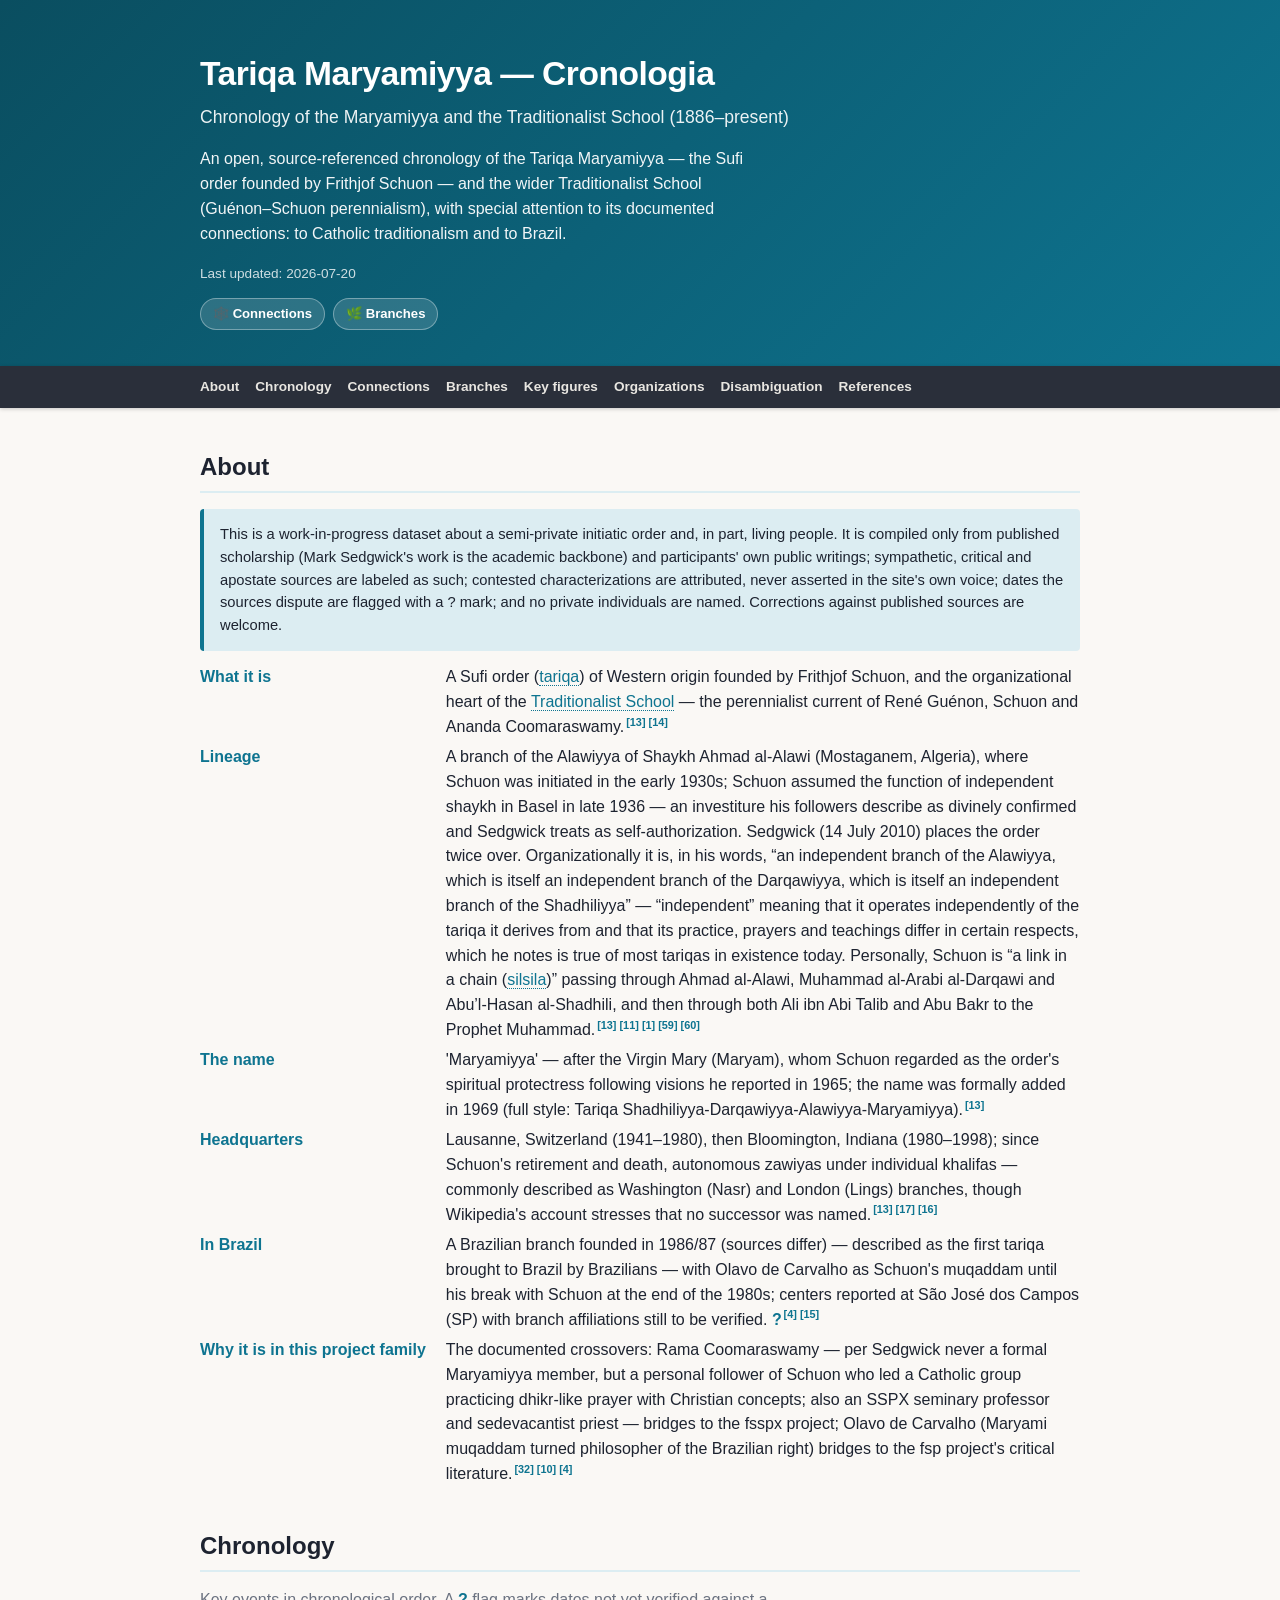
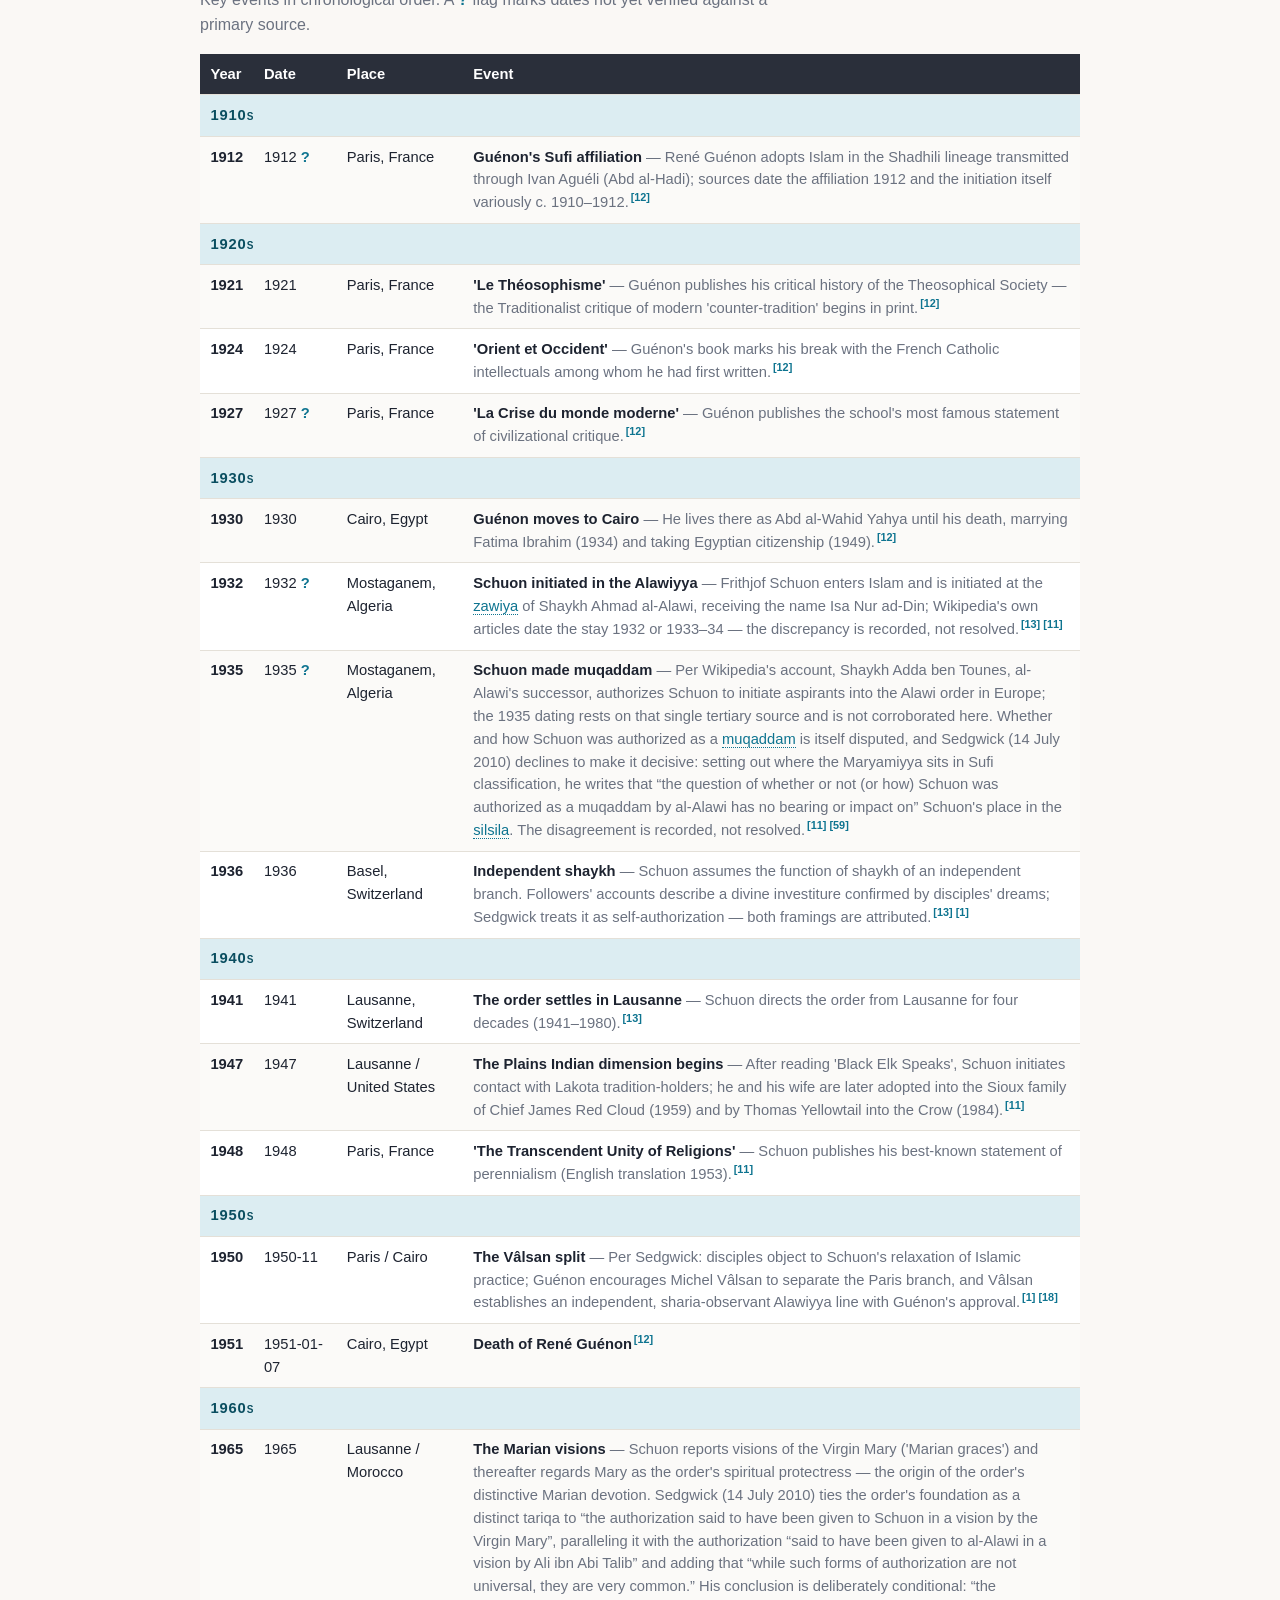
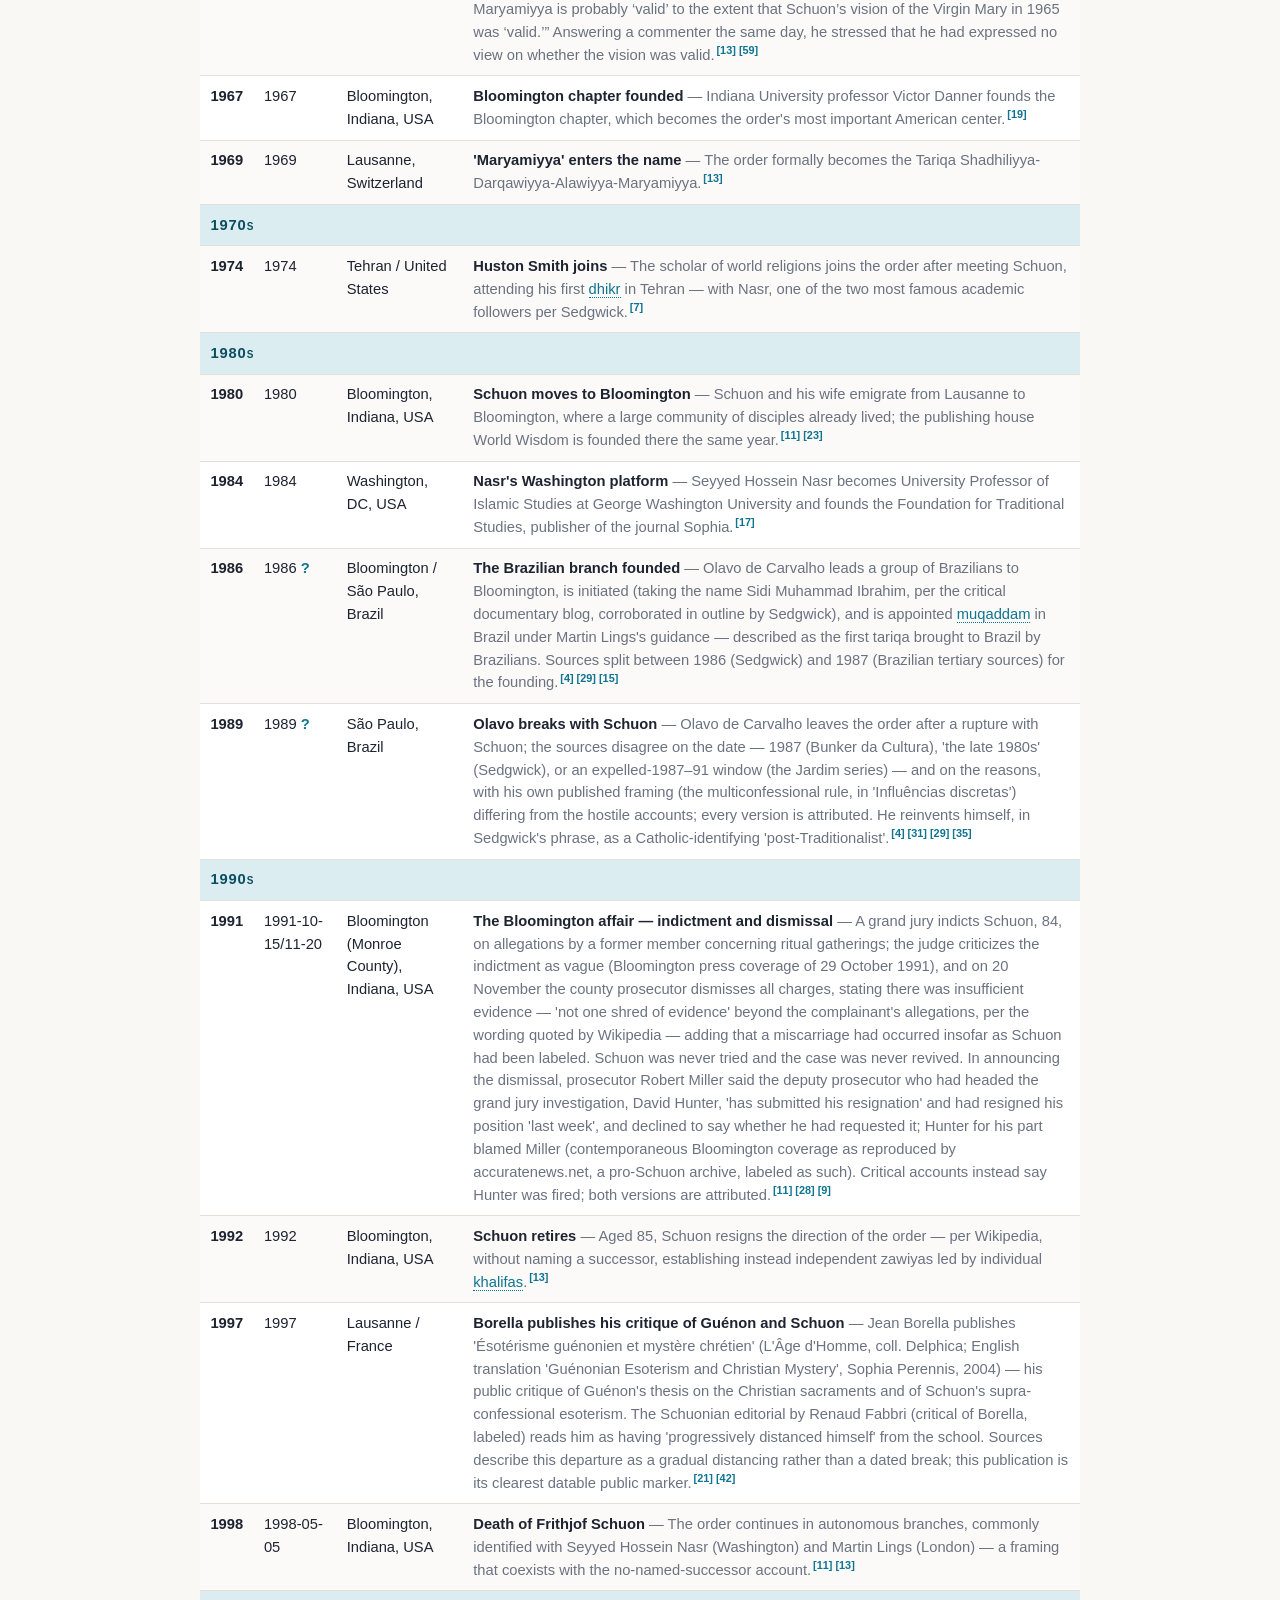
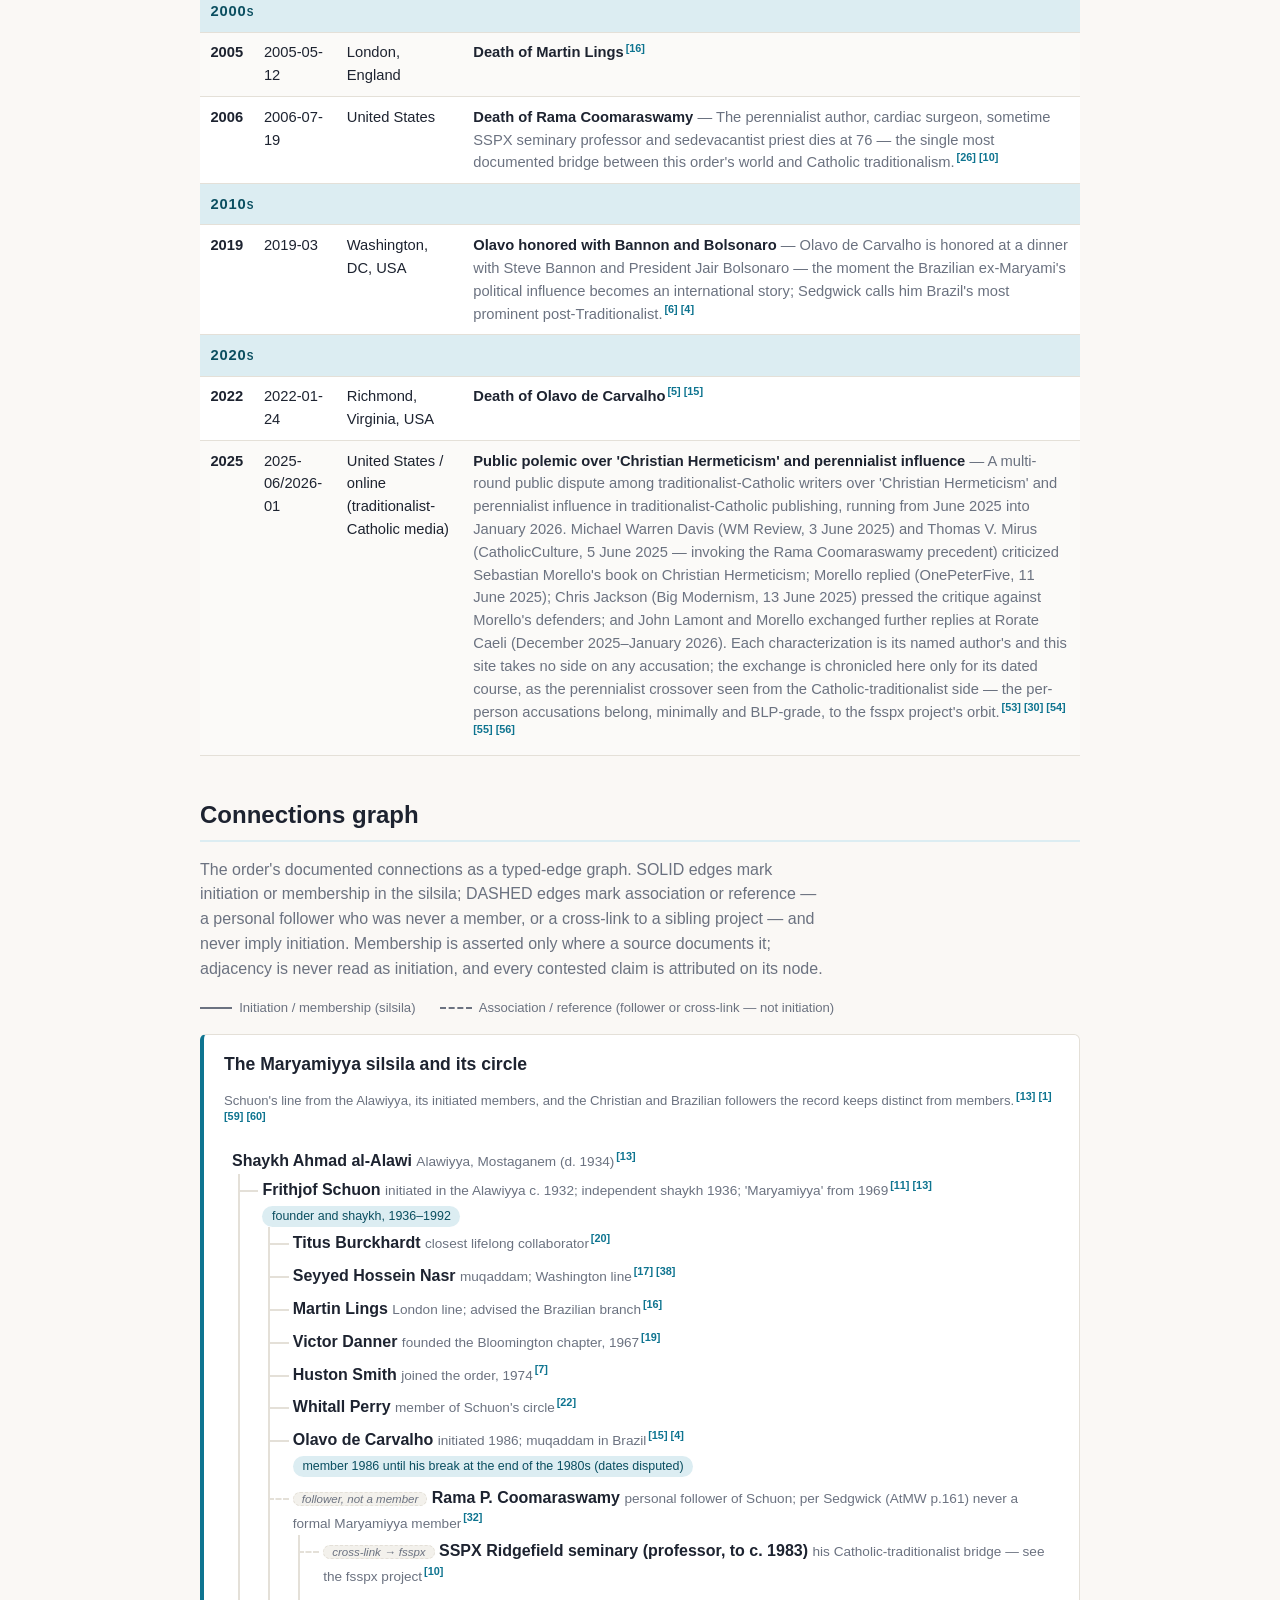
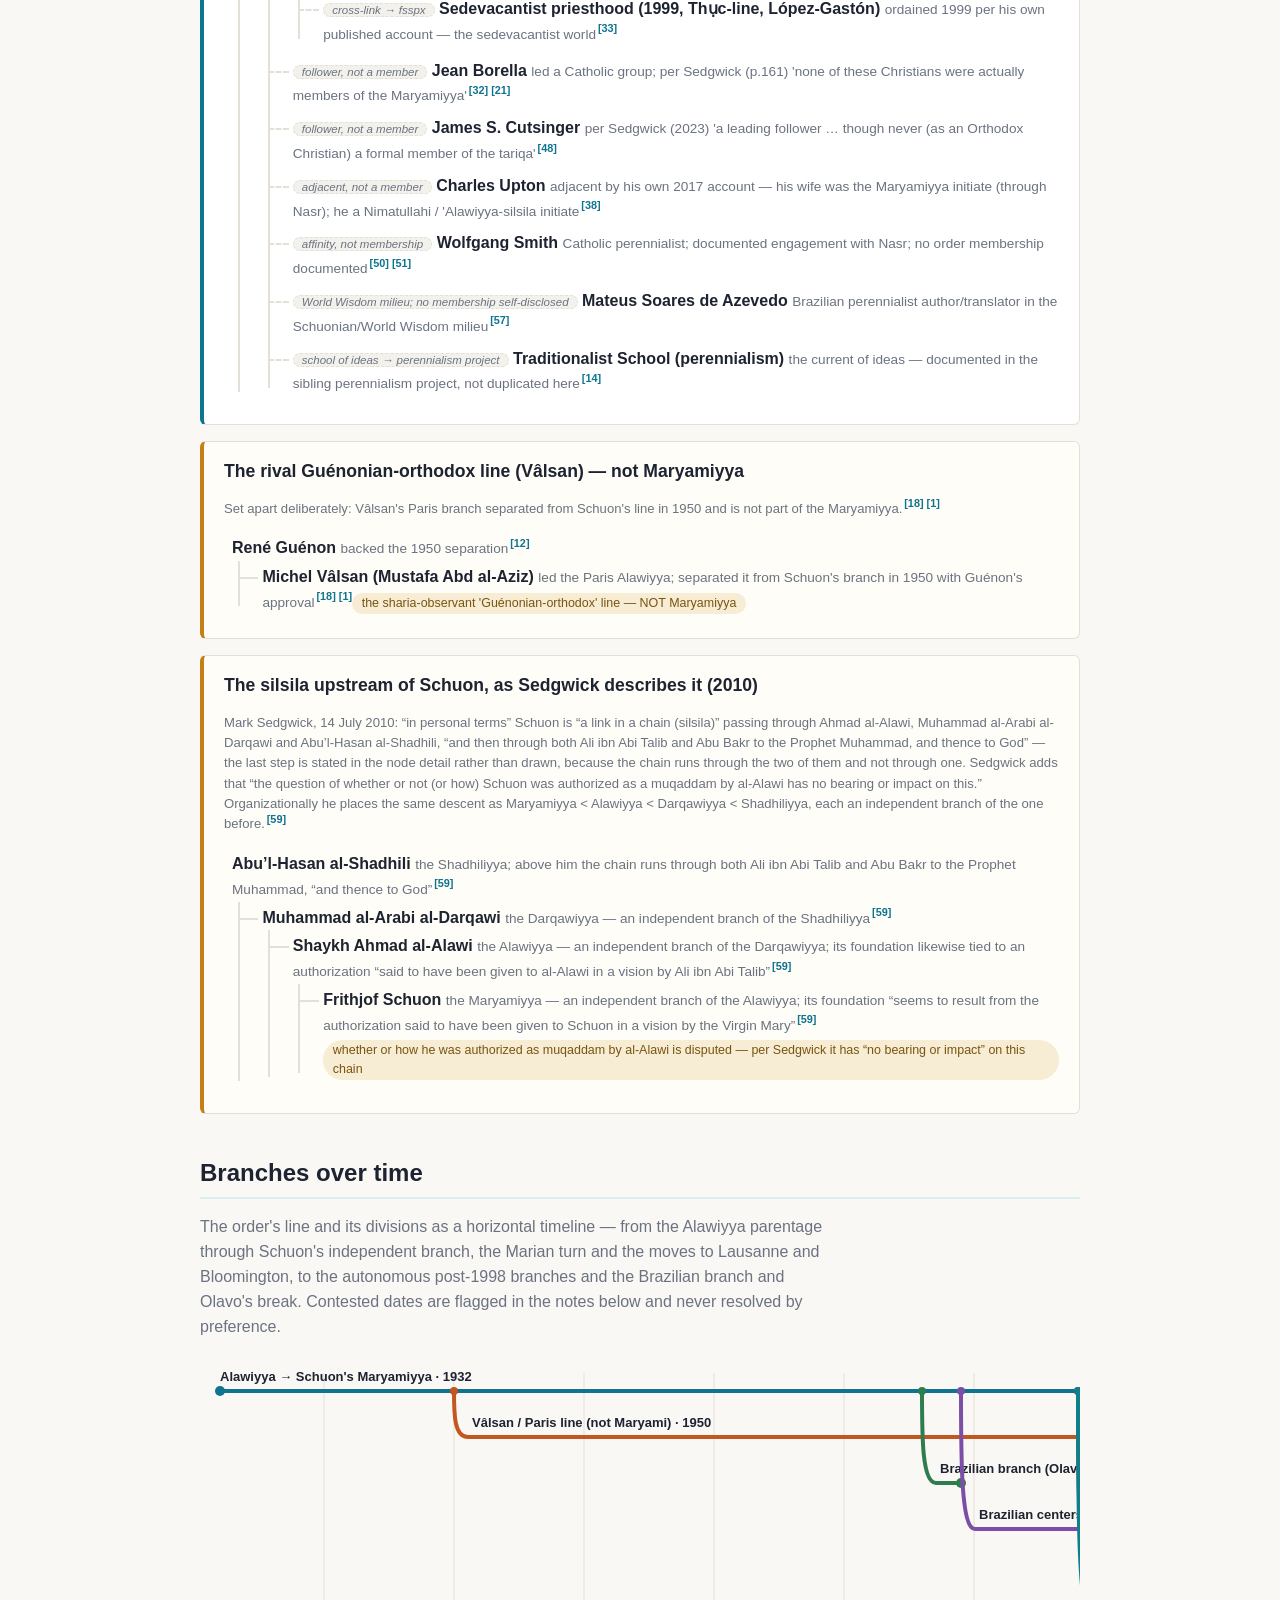
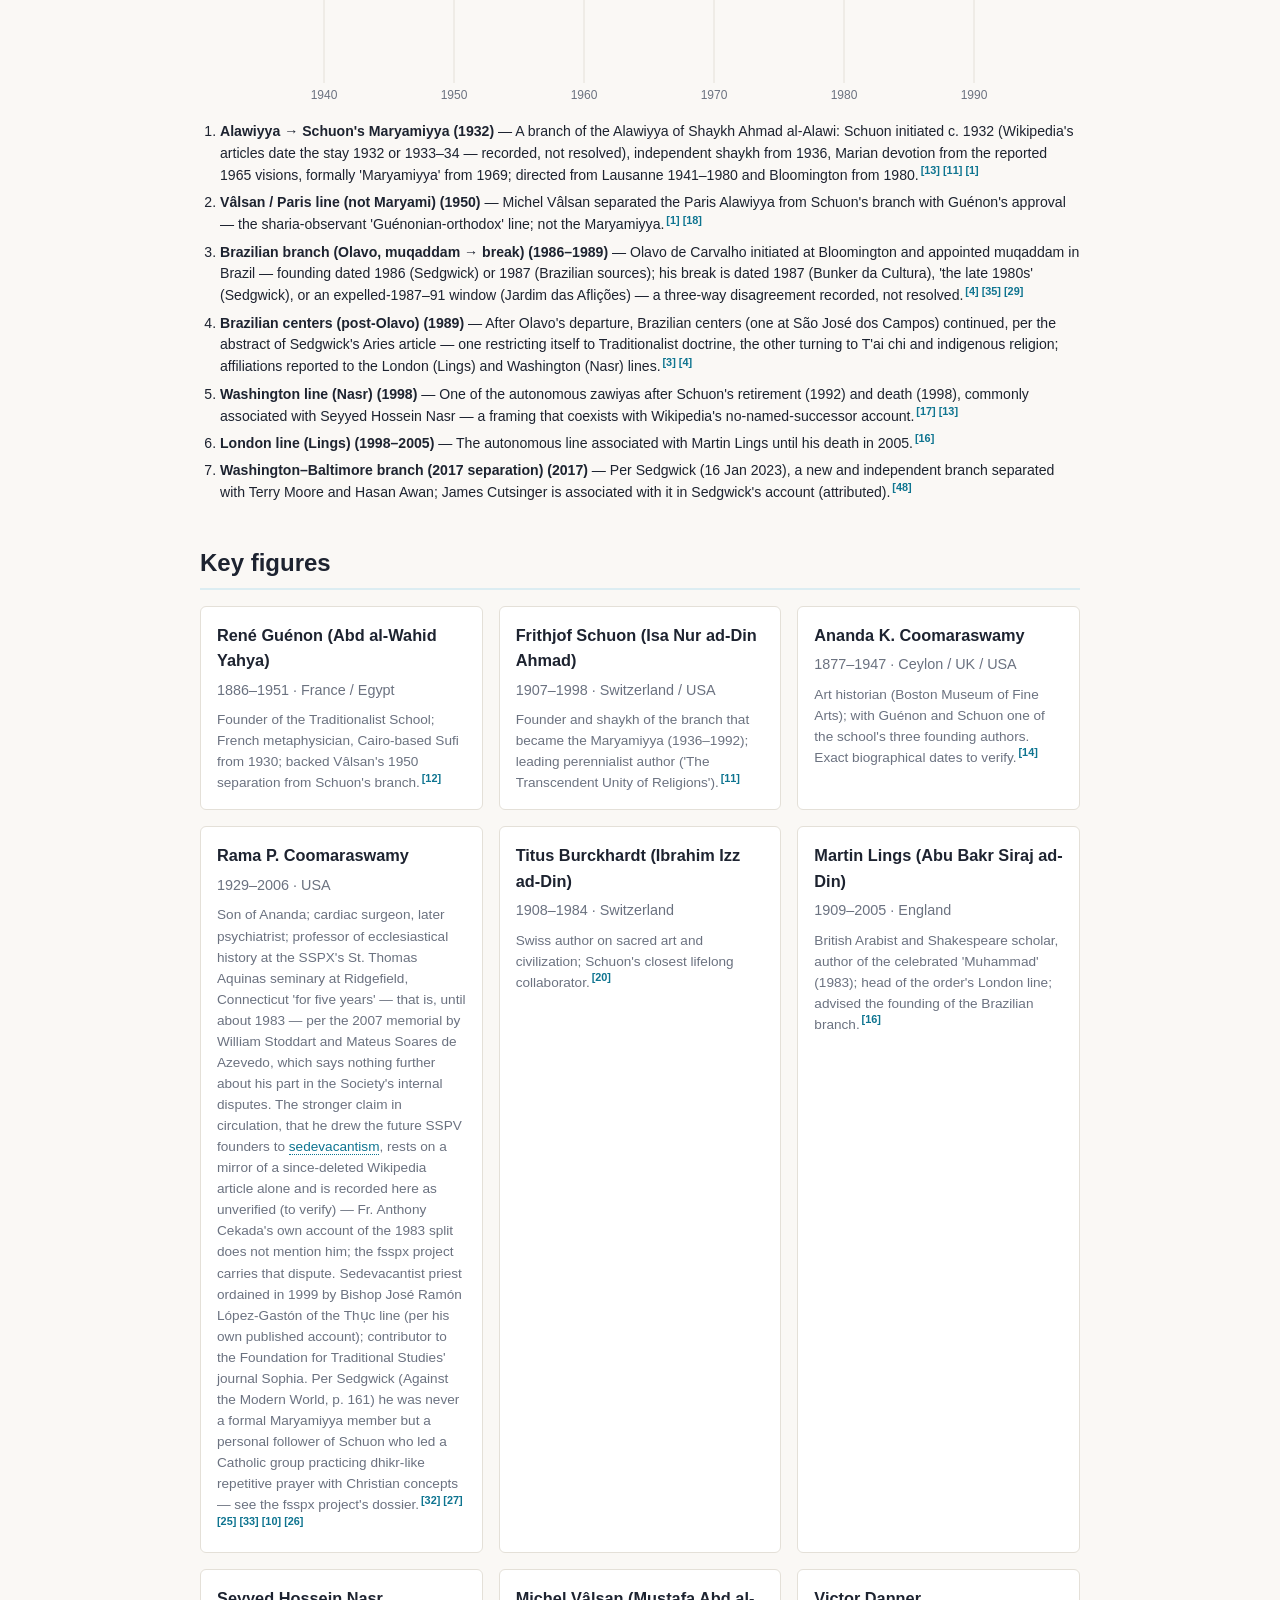
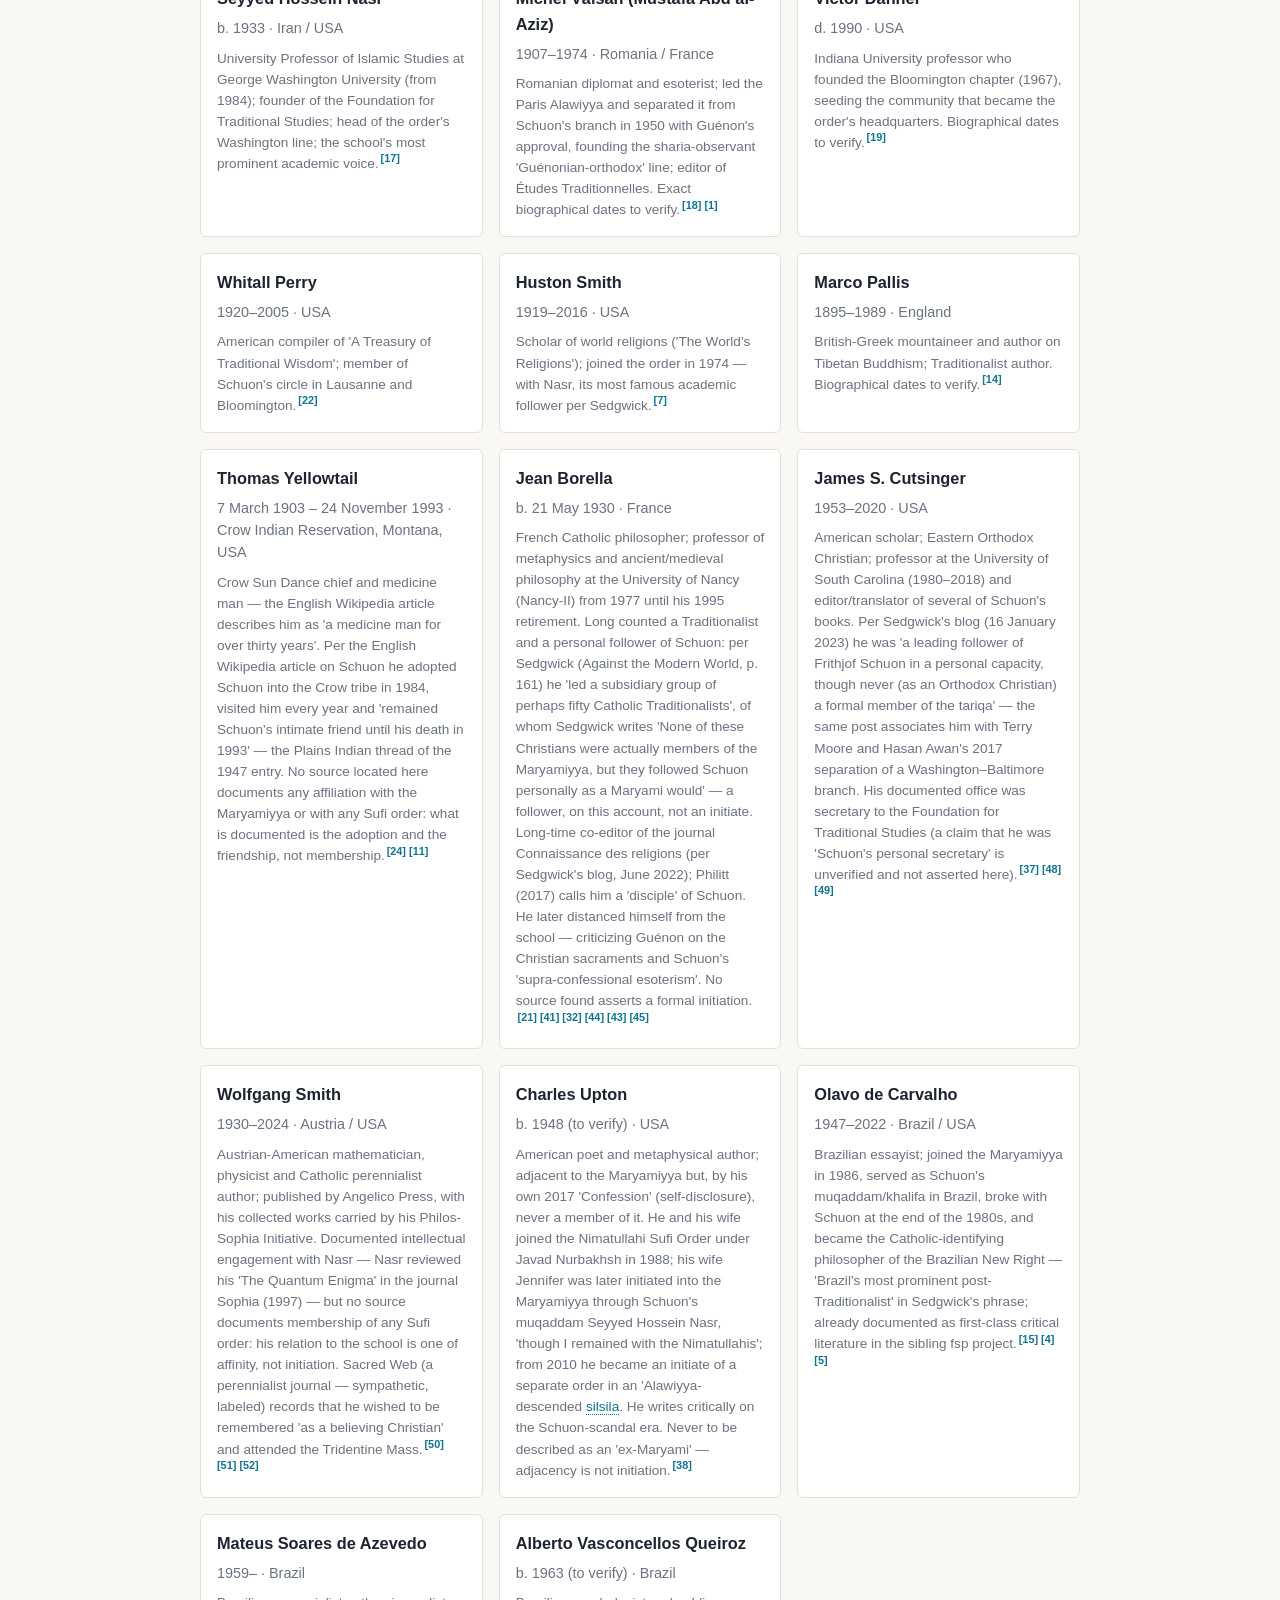
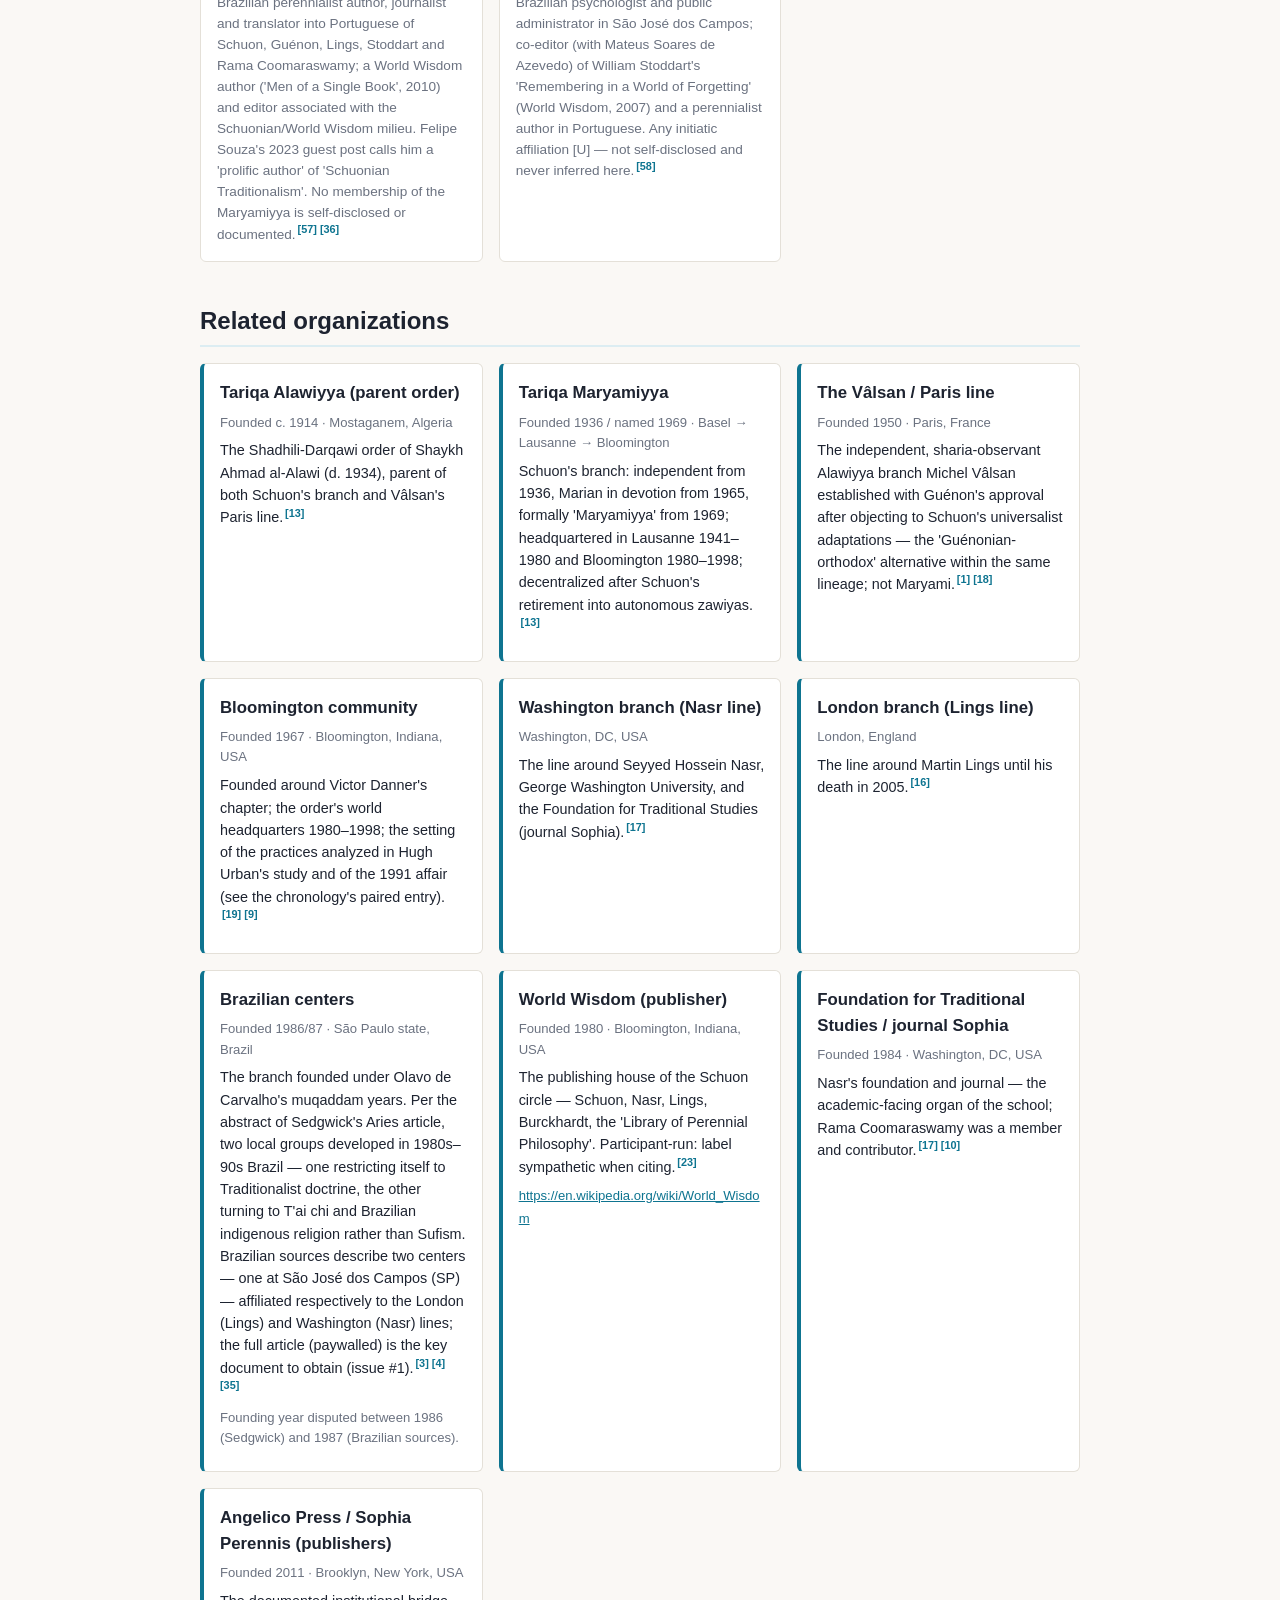
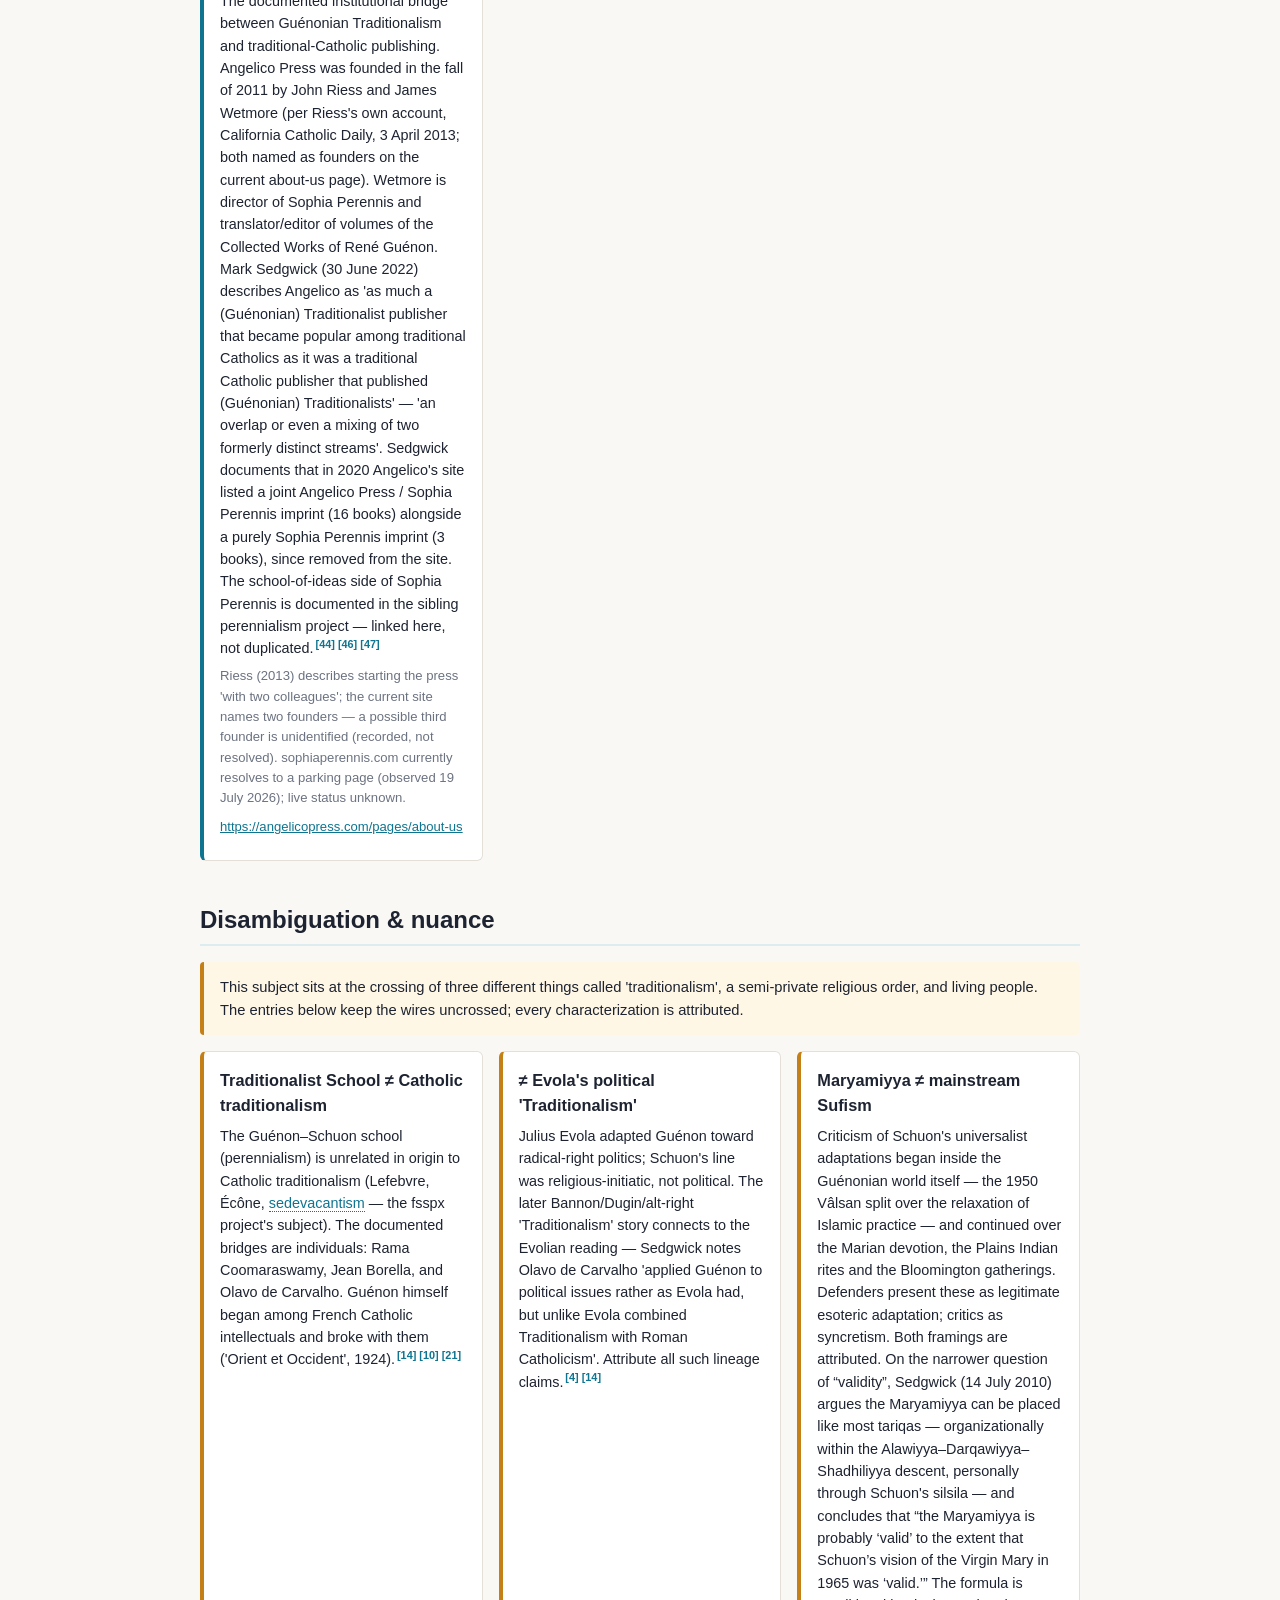
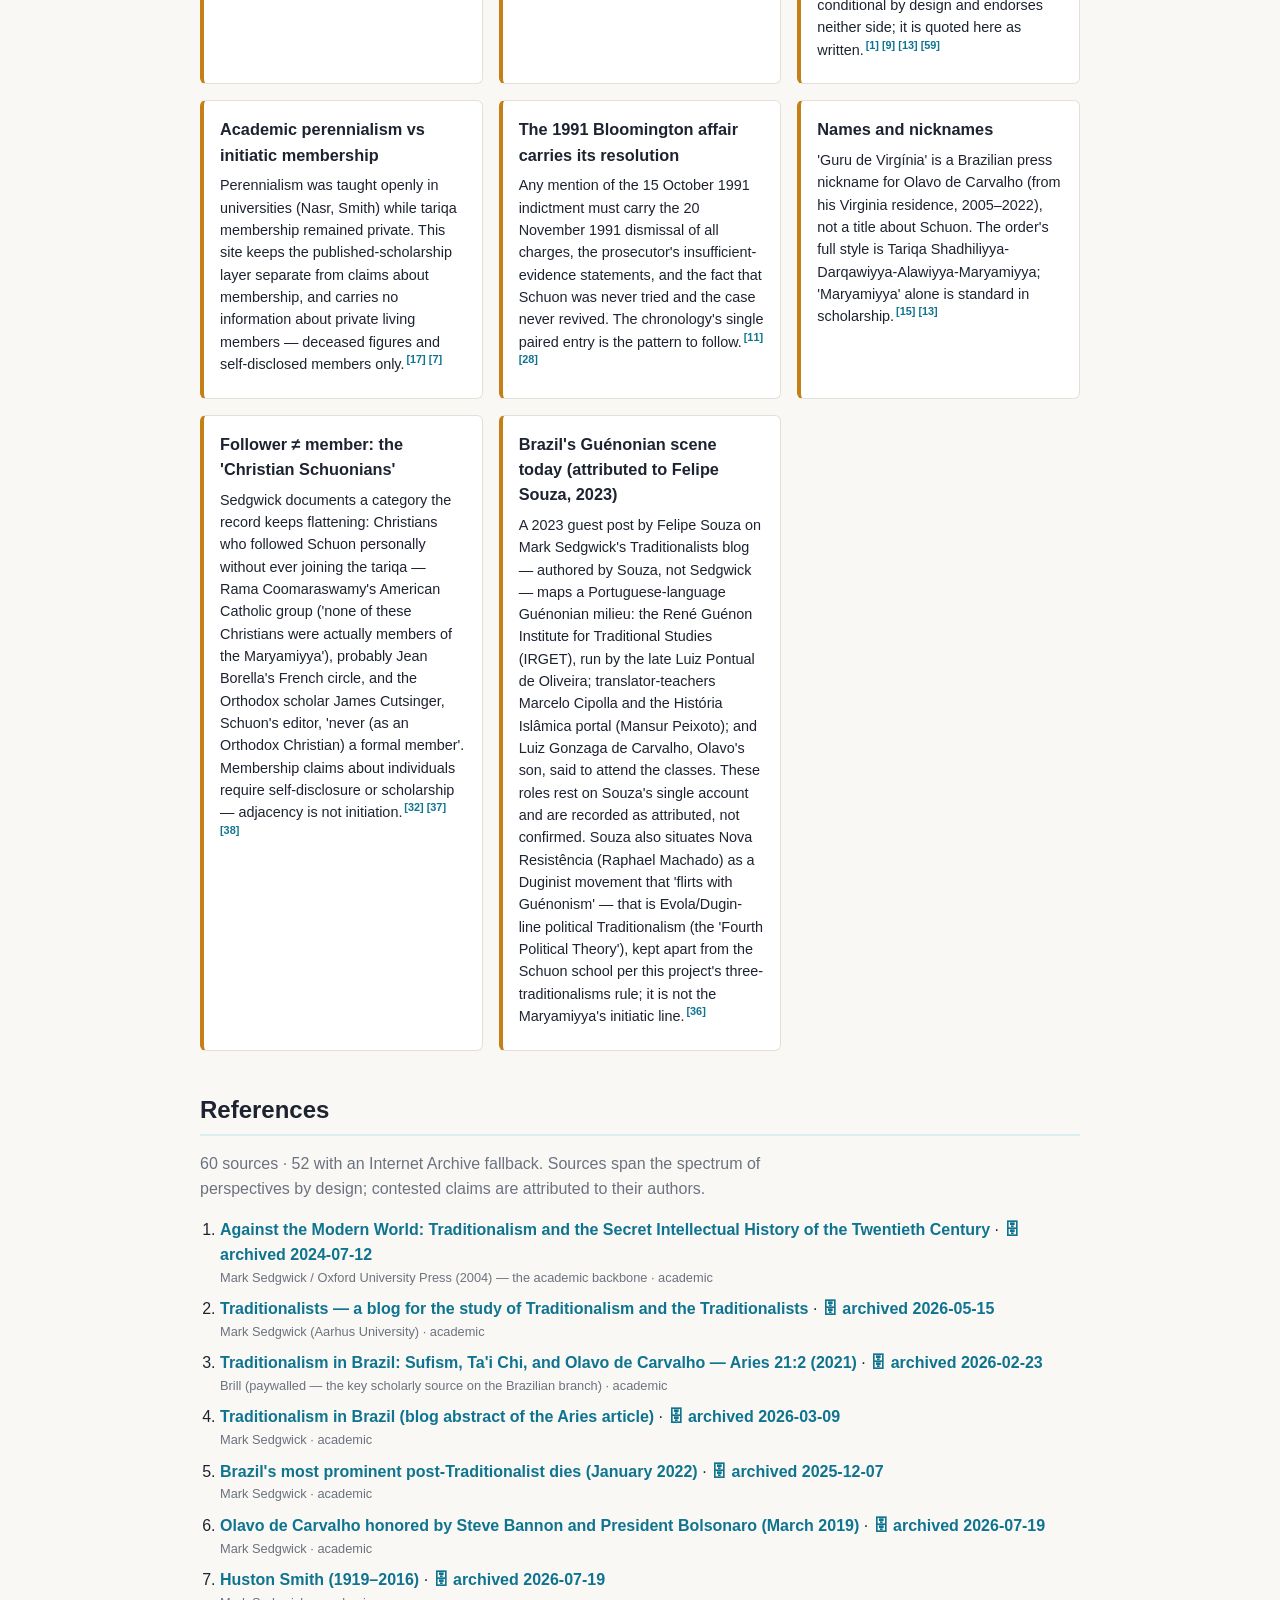
==== commit e8706368: "Ingest #23 (Sedgwick "validity" post + AtMW chapter record); archiving catch-up Issue #23 — Sedgwick" ====
--- a/docs/index.html
+++ b/docs/index.html
@@ -50,7 +50,7 @@
         <dt>What it is</dt>
         <dd>A Sufi order (<a class="glossary-link" href="https://cronologia.github.io/glossary/tariqa/">tariqa</a>) of Western origin founded by Frithjof Schuon, and the organizational heart of the <a class="glossary-link" href="https://cronologia.github.io/glossary/traditionalist-school/">Traditionalist School</a> — the perennialist current of René Guénon, Schuon and Ananda Coomaraswamy.<sup class="cite"><a href="#ref-13" title="Reference 13">[13]</a> <a href="#ref-14" title="Reference 14">[14]</a></sup></dd>
         <dt>Lineage</dt>
-        <dd>A branch of the Alawiyya of Shaykh Ahmad al-Alawi (Mostaganem, Algeria), where Schuon was initiated in the early 1930s; Schuon assumed the function of independent shaykh in Basel in late 1936 — an investiture his followers describe as divinely confirmed and Sedgwick treats as self-authorization.<sup class="cite"><a href="#ref-13" title="Reference 13">[13]</a> <a href="#ref-11" title="Reference 11">[11]</a> <a href="#ref-1" title="Reference 1">[1]</a></sup></dd>
+        <dd>A branch of the Alawiyya of Shaykh Ahmad al-Alawi (Mostaganem, Algeria), where Schuon was initiated in the early 1930s; Schuon assumed the function of independent shaykh in Basel in late 1936 — an investiture his followers describe as divinely confirmed and Sedgwick treats as self-authorization. Sedgwick (14 July 2010) places the order twice over. Organizationally it is, in his words, “an independent branch of the Alawiyya, which is itself an independent branch of the Darqawiyya, which is itself an independent branch of the Shadhiliyya” — “independent” meaning that it operates independently of the tariqa it derives from and that its practice, prayers and teachings differ in certain respects, which he notes is true of most tariqas in existence today. Personally, Schuon is “a link in a chain (<a class="glossary-link" href="https://cronologia.github.io/glossary/silsila/">silsila</a>)” passing through Ahmad al-Alawi, Muhammad al-Arabi al-Darqawi and Abu’l-Hasan al-Shadhili, and then through both Ali ibn Abi Talib and Abu Bakr to the Prophet Muhammad.<sup class="cite"><a href="#ref-13" title="Reference 13">[13]</a> <a href="#ref-11" title="Reference 11">[11]</a> <a href="#ref-1" title="Reference 1">[1]</a> <a href="#ref-59" title="Reference 59">[59]</a> <a href="#ref-60" title="Reference 60">[60]</a></sup></dd>
         <dt>The name</dt>
         <dd>&#39;Maryamiyya&#39; — after the Virgin Mary (Maryam), whom Schuon regarded as the order&#39;s spiritual protectress following visions he reported in 1965; the name was formally added in 1969 (full style: Tariqa Shadhiliyya-Darqawiyya-Alawiyya-Maryamiyya).<sup class="cite"><a href="#ref-13" title="Reference 13">[13]</a></sup></dd>
         <dt>Headquarters</dt>
@@ -113,9 +113,9 @@
         </tr>
         <tr>
           <td class="year">1935</td>
-          <td>1935</td>
+          <td>1935 <span class="flag" title="Date not yet verified against a primary source">?</span></td>
           <td>Mostaganem, Algeria</td>
-          <td><strong>Schuon made muqaddam</strong> <span class="muted">— Shaykh Adda ben Tounes, al-Alawi&#39;s successor, authorizes Schuon to initiate aspirants into the Alawi order in Europe.</span><sup class="cite"><a href="#ref-11" title="Reference 11">[11]</a></sup></td>
+          <td><strong>Schuon made muqaddam</strong> <span class="muted">— Per Wikipedia&#39;s account, Shaykh Adda ben Tounes, al-Alawi&#39;s successor, authorizes Schuon to initiate aspirants into the Alawi order in Europe; the 1935 dating rests on that single tertiary source and is not corroborated here. Whether and how Schuon was authorized as a <a class="glossary-link" href="https://cronologia.github.io/glossary/muqaddam/">muqaddam</a> is itself disputed, and Sedgwick (14 July 2010) declines to make it decisive: setting out where the Maryamiyya sits in Sufi classification, he writes that “the question of whether or not (or how) Schuon was authorized as a muqaddam by al-Alawi has no bearing or impact on” Schuon&#39;s place in the <a class="glossary-link" href="https://cronologia.github.io/glossary/silsila/">silsila</a>. The disagreement is recorded, not resolved.</span><sup class="cite"><a href="#ref-11" title="Reference 11">[11]</a> <a href="#ref-59" title="Reference 59">[59]</a></sup></td>
         </tr>
         <tr>
           <td class="year">1936</td>
@@ -160,7 +160,7 @@
           <td class="year">1965</td>
           <td>1965</td>
           <td>Lausanne / Morocco</td>
-          <td><strong>The Marian visions</strong> <span class="muted">— Schuon reports visions of the Virgin Mary (&#39;Marian graces&#39;) and thereafter regards Mary as the order&#39;s spiritual protectress — the origin of the order&#39;s distinctive Marian devotion.</span><sup class="cite"><a href="#ref-13" title="Reference 13">[13]</a></sup></td>
+          <td><strong>The Marian visions</strong> <span class="muted">— Schuon reports visions of the Virgin Mary (&#39;Marian graces&#39;) and thereafter regards Mary as the order&#39;s spiritual protectress — the origin of the order&#39;s distinctive Marian devotion. Sedgwick (14 July 2010) ties the order&#39;s foundation as a distinct tariqa to “the authorization said to have been given to Schuon in a vision by the Virgin Mary”, paralleling it with the authorization “said to have been given to al-Alawi in a vision by Ali ibn Abi Talib” and adding that “while such forms of authorization are not universal, they are very common.” His conclusion is deliberately conditional: “the Maryamiyya is probably ‘valid’ to the extent that Schuon’s vision of the Virgin Mary in 1965 was ‘valid.’” Answering a commenter the same day, he stressed that he had expressed no view on whether the vision was valid.</span><sup class="cite"><a href="#ref-13" title="Reference 13">[13]</a> <a href="#ref-59" title="Reference 59">[59]</a></sup></td>
         </tr>
         <tr>
           <td class="year">1967</td>
@@ -278,7 +278,7 @@
       </div>
       <div class="lineage-branch">
         <h3>The Maryamiyya silsila and its circle</h3>
-        <p class="related-meta">Schuon&#39;s line from the Alawiyya, its initiated members, and the Christian and Brazilian followers the record keeps distinct from members.<sup class="cite"><a href="#ref-13" title="Reference 13">[13]</a> <a href="#ref-1" title="Reference 1">[1]</a></sup></p>
+        <p class="related-meta">Schuon&#39;s line from the Alawiyya, its initiated members, and the Christian and Brazilian followers the record keeps distinct from members.<sup class="cite"><a href="#ref-13" title="Reference 13">[13]</a> <a href="#ref-1" title="Reference 1">[1]</a> <a href="#ref-59" title="Reference 59">[59]</a> <a href="#ref-60" title="Reference 60">[60]</a></sup></p>
         <ul class="tree">
 <li><span class="tree-node"><strong>Shaykh Ahmad al-Alawi</strong> <span class="tree-detail">Alawiyya, Mostaganem (d. 1934)</span><sup class="cite"><a href="#ref-13" title="Reference 13">[13]</a></sup></span>
 <ul>
@@ -313,6 +313,22 @@
 <li><span class="tree-node"><strong>René Guénon</strong> <span class="tree-detail">backed the 1950 separation</span><sup class="cite"><a href="#ref-12" title="Reference 12">[12]</a></sup></span>
 <ul>
 <li><span class="tree-node"><strong>Michel Vâlsan (Mustafa Abd al-Aziz)</strong> <span class="tree-detail">led the Paris Alawiyya; separated it from Schuon&#39;s branch in 1950 with Guénon&#39;s approval</span><sup class="cite"><a href="#ref-18" title="Reference 18">[18]</a> <a href="#ref-1" title="Reference 1">[1]</a></sup></span><div class="tree-status">the sharia-observant &#39;Guénonian-orthodox&#39; line — NOT Maryamiyya</div></li>
+</ul></li>
+        </ul>
+      </div>
+      <div class="lineage-branch lineage-separate">
+        <h3>The silsila upstream of Schuon, as Sedgwick describes it (2010)</h3>
+        <p class="related-meta">Mark Sedgwick, 14 July 2010: “in personal terms” Schuon is “a link in a chain (silsila)” passing through Ahmad al-Alawi, Muhammad al-Arabi al-Darqawi and Abu’l-Hasan al-Shadhili, “and then through both Ali ibn Abi Talib and Abu Bakr to the Prophet Muhammad, and thence to God” — the last step is stated in the node detail rather than drawn, because the chain runs through the two of them and not through one. Sedgwick adds that “the question of whether or not (or how) Schuon was authorized as a muqaddam by al-Alawi has no bearing or impact on this.” Organizationally he places the same descent as Maryamiyya &lt; Alawiyya &lt; Darqawiyya &lt; Shadhiliyya, each an independent branch of the one before.<sup class="cite"><a href="#ref-59" title="Reference 59">[59]</a></sup></p>
+        <ul class="tree">
+<li><span class="tree-node"><strong>Abu’l-Hasan al-Shadhili</strong> <span class="tree-detail">the Shadhiliyya; above him the chain runs through both Ali ibn Abi Talib and Abu Bakr to the Prophet Muhammad, “and thence to God”</span><sup class="cite"><a href="#ref-59" title="Reference 59">[59]</a></sup></span>
+<ul>
+<li><span class="tree-node"><strong>Muhammad al-Arabi al-Darqawi</strong> <span class="tree-detail">the Darqawiyya — an independent branch of the Shadhiliyya</span><sup class="cite"><a href="#ref-59" title="Reference 59">[59]</a></sup></span>
+<ul>
+<li><span class="tree-node"><strong>Shaykh Ahmad al-Alawi</strong> <span class="tree-detail">the Alawiyya — an independent branch of the Darqawiyya; its foundation likewise tied to an authorization “said to have been given to al-Alawi in a vision by Ali ibn Abi Talib”</span><sup class="cite"><a href="#ref-59" title="Reference 59">[59]</a></sup></span>
+<ul>
+<li><span class="tree-node"><strong>Frithjof Schuon</strong> <span class="tree-detail">the Maryamiyya — an independent branch of the Alawiyya; its foundation “seems to result from the authorization said to have been given to Schuon in a vision by the Virgin Mary”</span><sup class="cite"><a href="#ref-59" title="Reference 59">[59]</a></sup></span><div class="tree-status">whether or how he was authorized as muqaddam by al-Alawi is disputed — per Sedgwick it has “no bearing or impact” on this chain</div></li>
+</ul></li>
+</ul></li>
 </ul></li>
         </ul>
       </div>
@@ -573,7 +589,7 @@
       </div>
       <div class="cp-card">
         <h3>Maryamiyya ≠ mainstream Sufism</h3>
-        <p>Criticism of Schuon&#39;s universalist adaptations began inside the Guénonian world itself — the 1950 Vâlsan split over the relaxation of Islamic practice — and continued over the Marian devotion, the Plains Indian rites and the Bloomington gatherings. Defenders present these as legitimate esoteric adaptation; critics as syncretism. Both framings are attributed.<sup class="cite"><a href="#ref-1" title="Reference 1">[1]</a> <a href="#ref-9" title="Reference 9">[9]</a> <a href="#ref-13" title="Reference 13">[13]</a></sup></p>
+        <p>Criticism of Schuon&#39;s universalist adaptations began inside the Guénonian world itself — the 1950 Vâlsan split over the relaxation of Islamic practice — and continued over the Marian devotion, the Plains Indian rites and the Bloomington gatherings. Defenders present these as legitimate esoteric adaptation; critics as syncretism. Both framings are attributed. On the narrower question of “validity”, Sedgwick (14 July 2010) argues the Maryamiyya can be placed like most tariqas — organizationally within the Alawiyya–Darqawiyya–Shadhiliyya descent, personally through Schuon&#39;s silsila — and concludes that “the Maryamiyya is probably ‘valid’ to the extent that Schuon’s vision of the Virgin Mary in 1965 was ‘valid.’” The formula is conditional by design and endorses neither side; it is quoted here as written.<sup class="cite"><a href="#ref-1" title="Reference 1">[1]</a> <a href="#ref-9" title="Reference 9">[9]</a> <a href="#ref-13" title="Reference 13">[13]</a> <a href="#ref-59" title="Reference 59">[59]</a></sup></p>
       </div>
       <div class="cp-card">
         <h3>Academic perennialism vs initiatic membership</h3>
@@ -600,7 +616,7 @@
 
     <section id="references">
       <h2>References</h2>
-      <p class="section-intro">58 sources · 48 with an Internet Archive fallback. Sources span the
+      <p class="section-intro">60 sources · 52 with an Internet Archive fallback. Sources span the
       spectrum of perspectives by design; contested claims are attributed to their authors.</p>
       <ol class="references">
         <li id="ref-1">
@@ -696,11 +712,11 @@
           <span class="ref-meta">Wikipedia (EN) · encyclopedia</span>
         </li>
         <li id="ref-24">
-          <a href="https://en.wikipedia.org/wiki/Thomas_Yellowtail" rel="noopener noreferrer" target="_blank">Thomas Yellowtail</a>
+          <a href="https://en.wikipedia.org/wiki/Thomas_Yellowtail" rel="noopener noreferrer" target="_blank">Thomas Yellowtail</a> · <a class="archive-link" href="https://web.archive.org/web/20260420211229/https://en.wikipedia.org/wiki/Thomas_Yellowtail" rel="noopener noreferrer" target="_blank">🗄 archived 2026-04-20</a>
           <span class="ref-meta">Wikipedia (EN) · encyclopedia</span>
         </li>
         <li id="ref-25">
-          <a href="https://en-academic.com/dic.nsf/enwiki/548402" rel="noopener noreferrer" target="_blank">Rama Coomaraswamy — mirror of a since-deleted Wikipedia article</a>
+          <a href="https://en-academic.com/dic.nsf/enwiki/548402" rel="noopener noreferrer" target="_blank">Rama Coomaraswamy — mirror of a since-deleted Wikipedia article</a> · <a class="archive-link" href="https://web.archive.org/web/20260306100627/https://en-academic.com/dic.nsf/enwiki/548402" rel="noopener noreferrer" target="_blank">🗄 archived 2026-03-06</a>
           <span class="ref-meta">en-academic.com (unattributed mirror of a deleted Wikipedia article — weak source, cited here only for claims explicitly flagged unverified) · reference</span>
         </li>
         <li id="ref-26">
@@ -729,7 +745,7 @@
         </li>
         <li id="ref-32">
           <a href="https://archive.org/details/againstmodernwor0000sedg" rel="noopener noreferrer" target="_blank">Against the Modern World — full text (Internet Archive lending copy; the &#39;Christian Schuonians&#39; passage at p. 161)</a>
-          <span class="ref-meta">Mark Sedgwick / OUP via archive.org · academic</span>
+          <span class="ref-meta">Mark Sedgwick / OUP via archive.org — the accessible copy of the book whose canonical record is Oxford Academic book 26926; its Maryamiyya material is chapter 196038895, “The Maryamiyya” (see sedgwick-atmw-ch-maryamiyya). Which chapter carries p. 161 is not confirmed here. · academic</span>
         </li>
         <li id="ref-33">
           <a href="https://web.archive.org/web/20061130041405/http://www.the-pope.com/validity.html" rel="noopener noreferrer" target="_blank">Rama Coomaraswamy, &#39;On the Validity of My Ordination&#39; (the-pope.com, via Wayback)</a>
@@ -784,7 +800,7 @@
           <span class="ref-meta">Philitt (sympathetic profile — labeled) · analysis</span>
         </li>
         <li id="ref-46">
-          <a href="https://www.cal-catholic.com/from-re-prints-to-new-books/" rel="noopener noreferrer" target="_blank">From re-prints to new books (3 April 2013; text supplied by John Riess)</a>
+          <a href="https://www.cal-catholic.com/from-re-prints-to-new-books/" rel="noopener noreferrer" target="_blank">From re-prints to new books (3 April 2013; text supplied by John Riess)</a> · <a class="archive-link" href="https://web.archive.org/web/20240619052204/https://www.cal-catholic.com/from-re-prints-to-new-books/" rel="noopener noreferrer" target="_blank">🗄 archived 2024-06-19</a>
           <span class="ref-meta">California Catholic Daily (participant self-description — labeled) · news</span>
         </li>
         <li id="ref-47">
@@ -834,6 +850,14 @@
         <li id="ref-58">
           <a href="https://lccn.loc.gov/n2007060815" rel="noopener noreferrer" target="_blank">Vasconcellos Queiroz, Alberto, 1963– (name authority record, LCCN n2007060815)</a>
           <span class="ref-meta">Library of Congress Name Authority File · reference</span>
+        </li>
+        <li id="ref-59">
+          <a href="https://traditionalistblog.blogspot.com/2010/07/validity-of-maryamiyya.html" rel="noopener noreferrer" target="_blank">The “validity” of the Maryamiyya (14 July 2010)</a> · <a class="archive-link" href="https://web.archive.org/web/20260418133041/https://traditionalistblog.blogspot.com/2010/07/validity-of-maryamiyya.html" rel="noopener noreferrer" target="_blank">🗄 archived 2026-04-18</a>
+          <span class="ref-meta">Mark Sedgwick (Aarhus University), Traditionalists blog — the field&#39;s leading scholar writing on his own moderated blog; labeled as such · academic</span>
+        </li>
+        <li id="ref-60">
+          <a href="https://academic.oup.com/book/26926/chapter-abstract/196038895" rel="noopener noreferrer" target="_blank">“The Maryamiyya” — chapter of Against the Modern World (Oxford Academic chapter 196038895)</a>
+          <span class="ref-meta">Mark Sedgwick / Oxford University Press — canonical chapter record for the book cited here (print edn New York 2004; online edn Oxford Academic 20 Jan 2005 per the citation record, not confirmed from the publisher page here). academic.oup.com returns 403 to this environment: cited at abstract level only — the full text was not consulted through it. · academic</span>
         </li>
       </ol>
     </section>
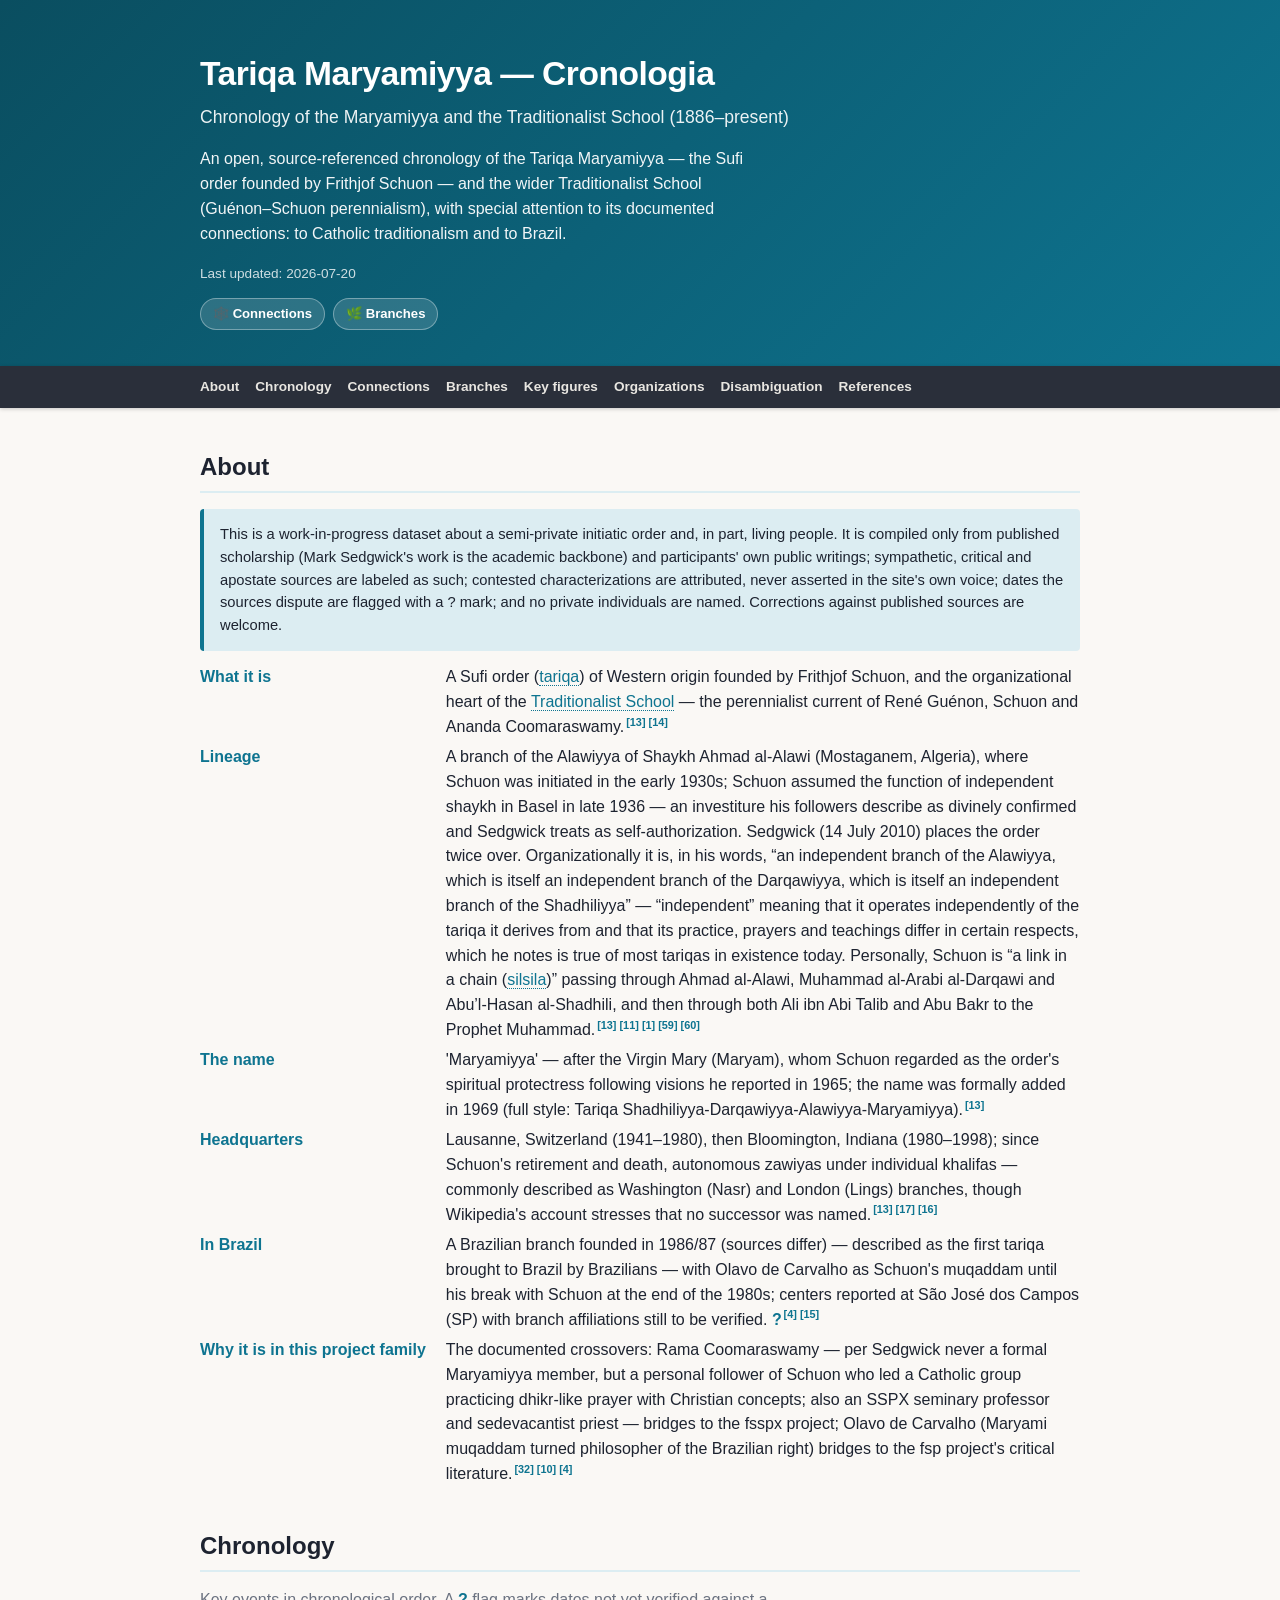
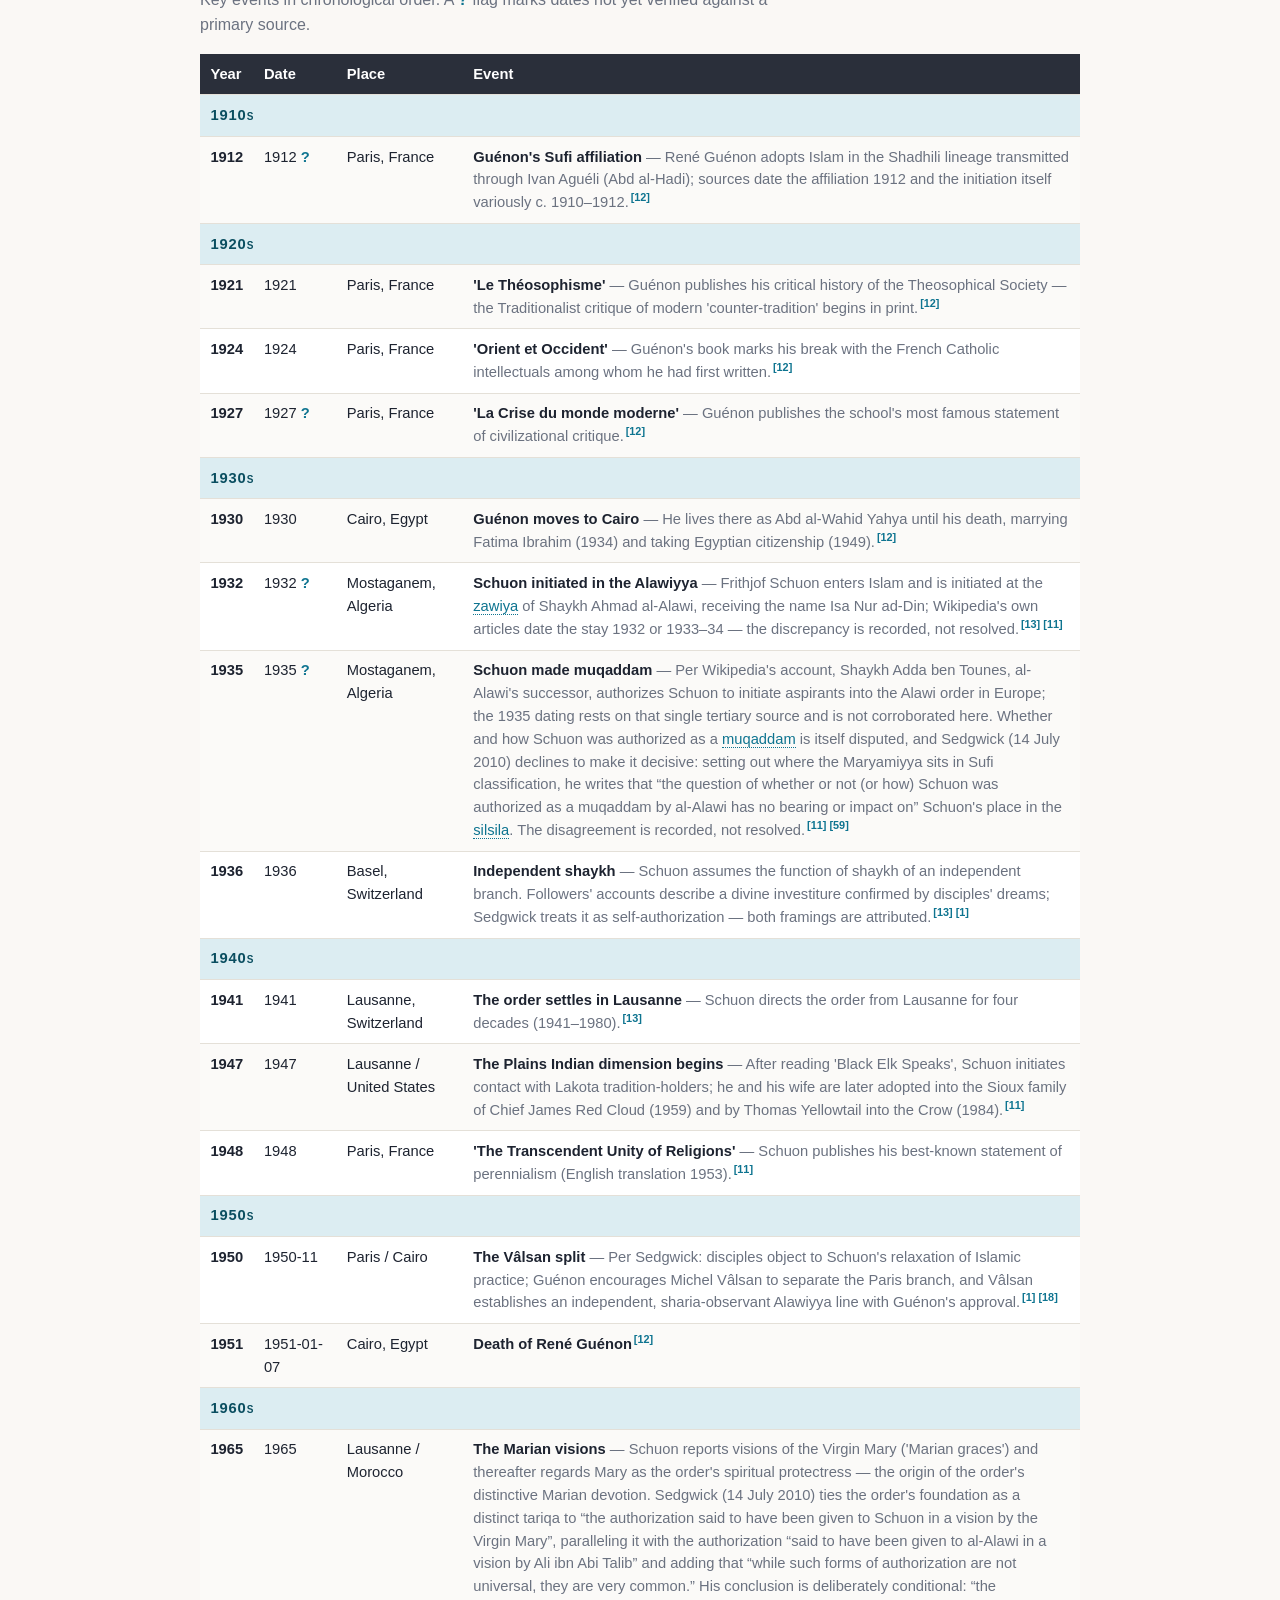
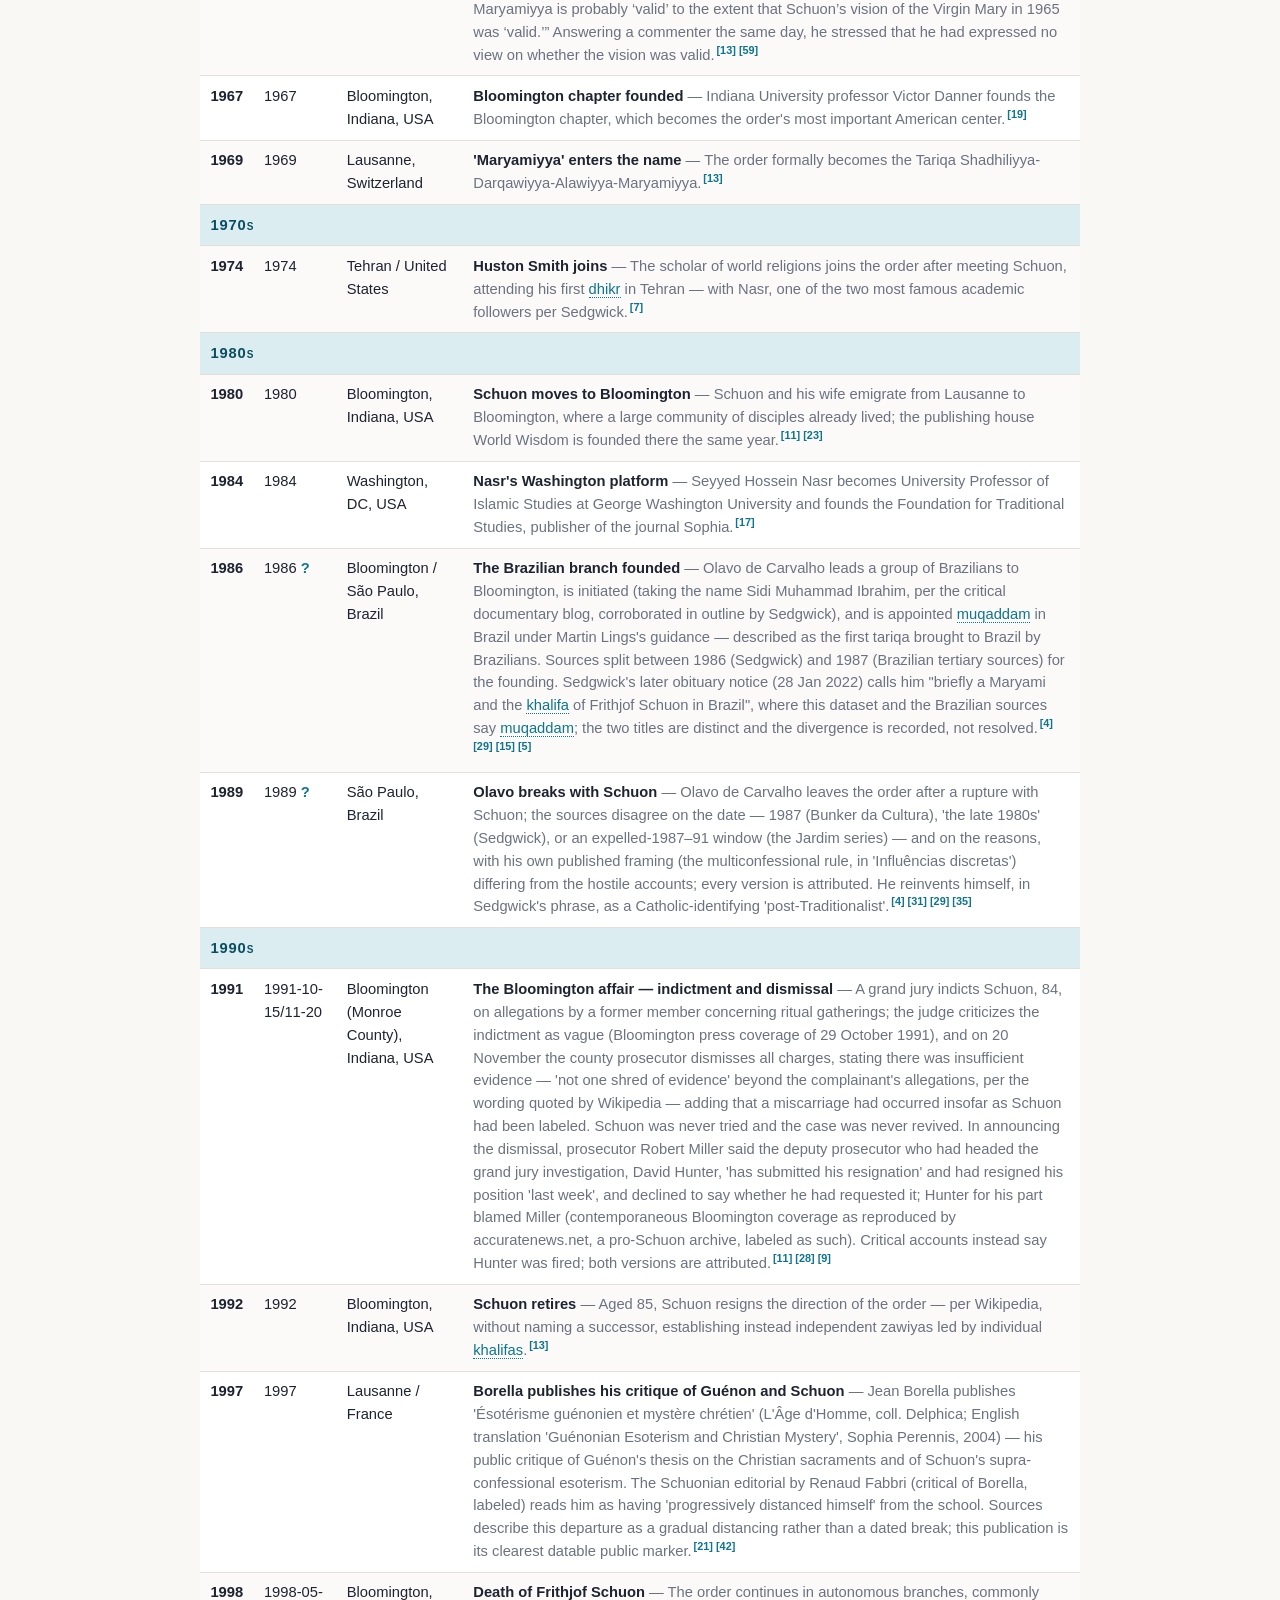
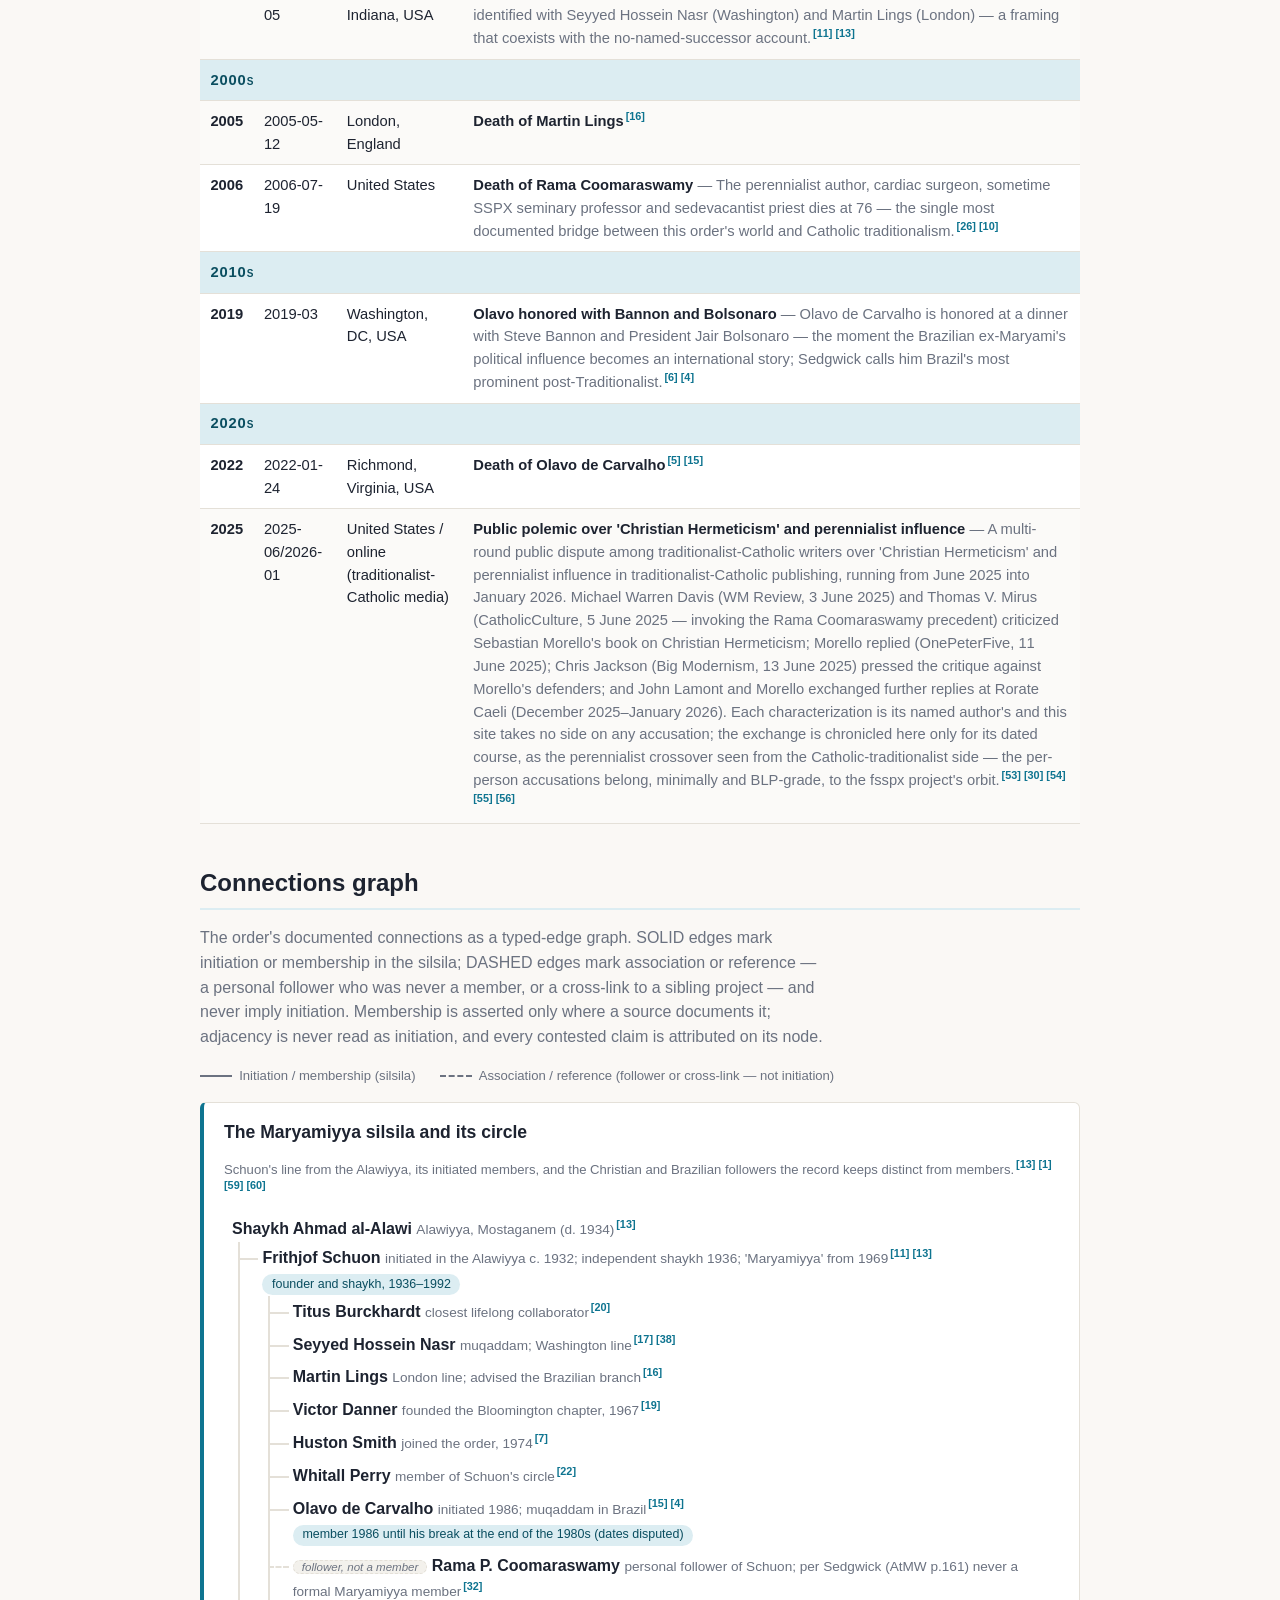
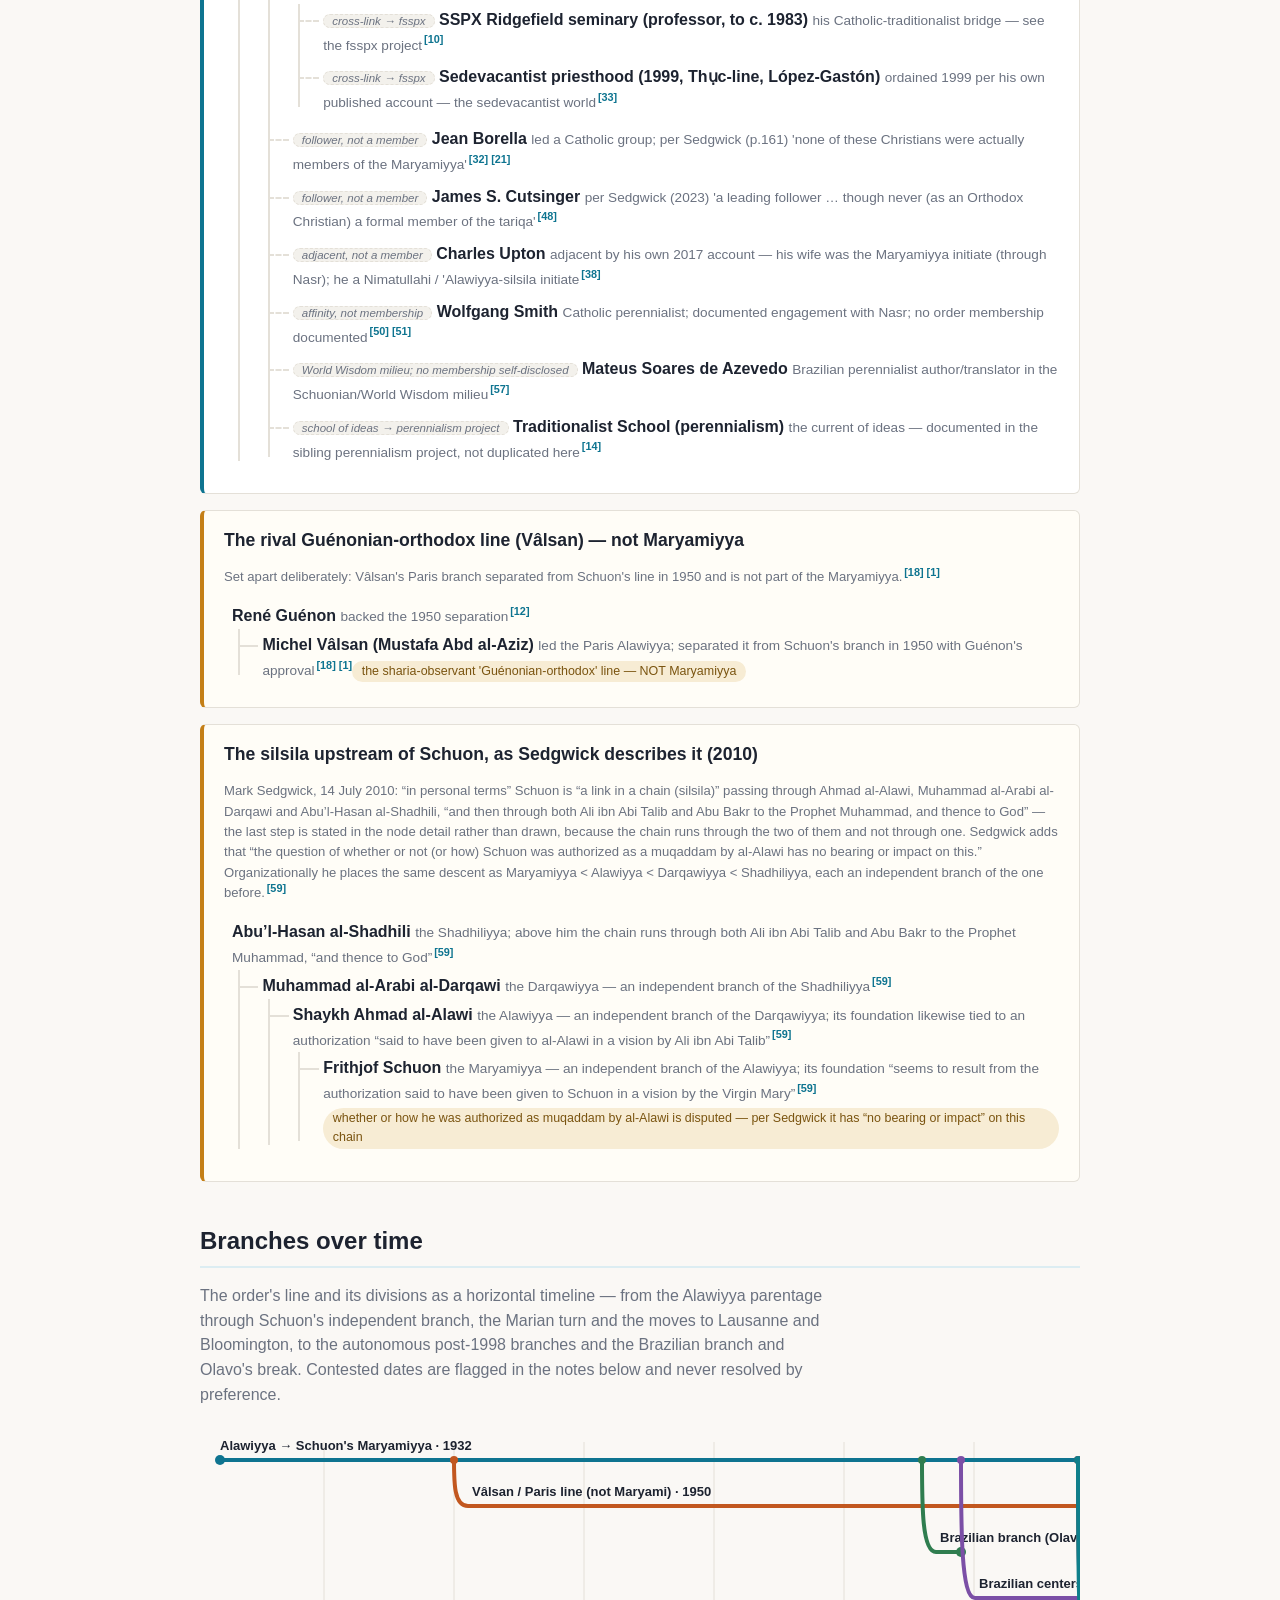
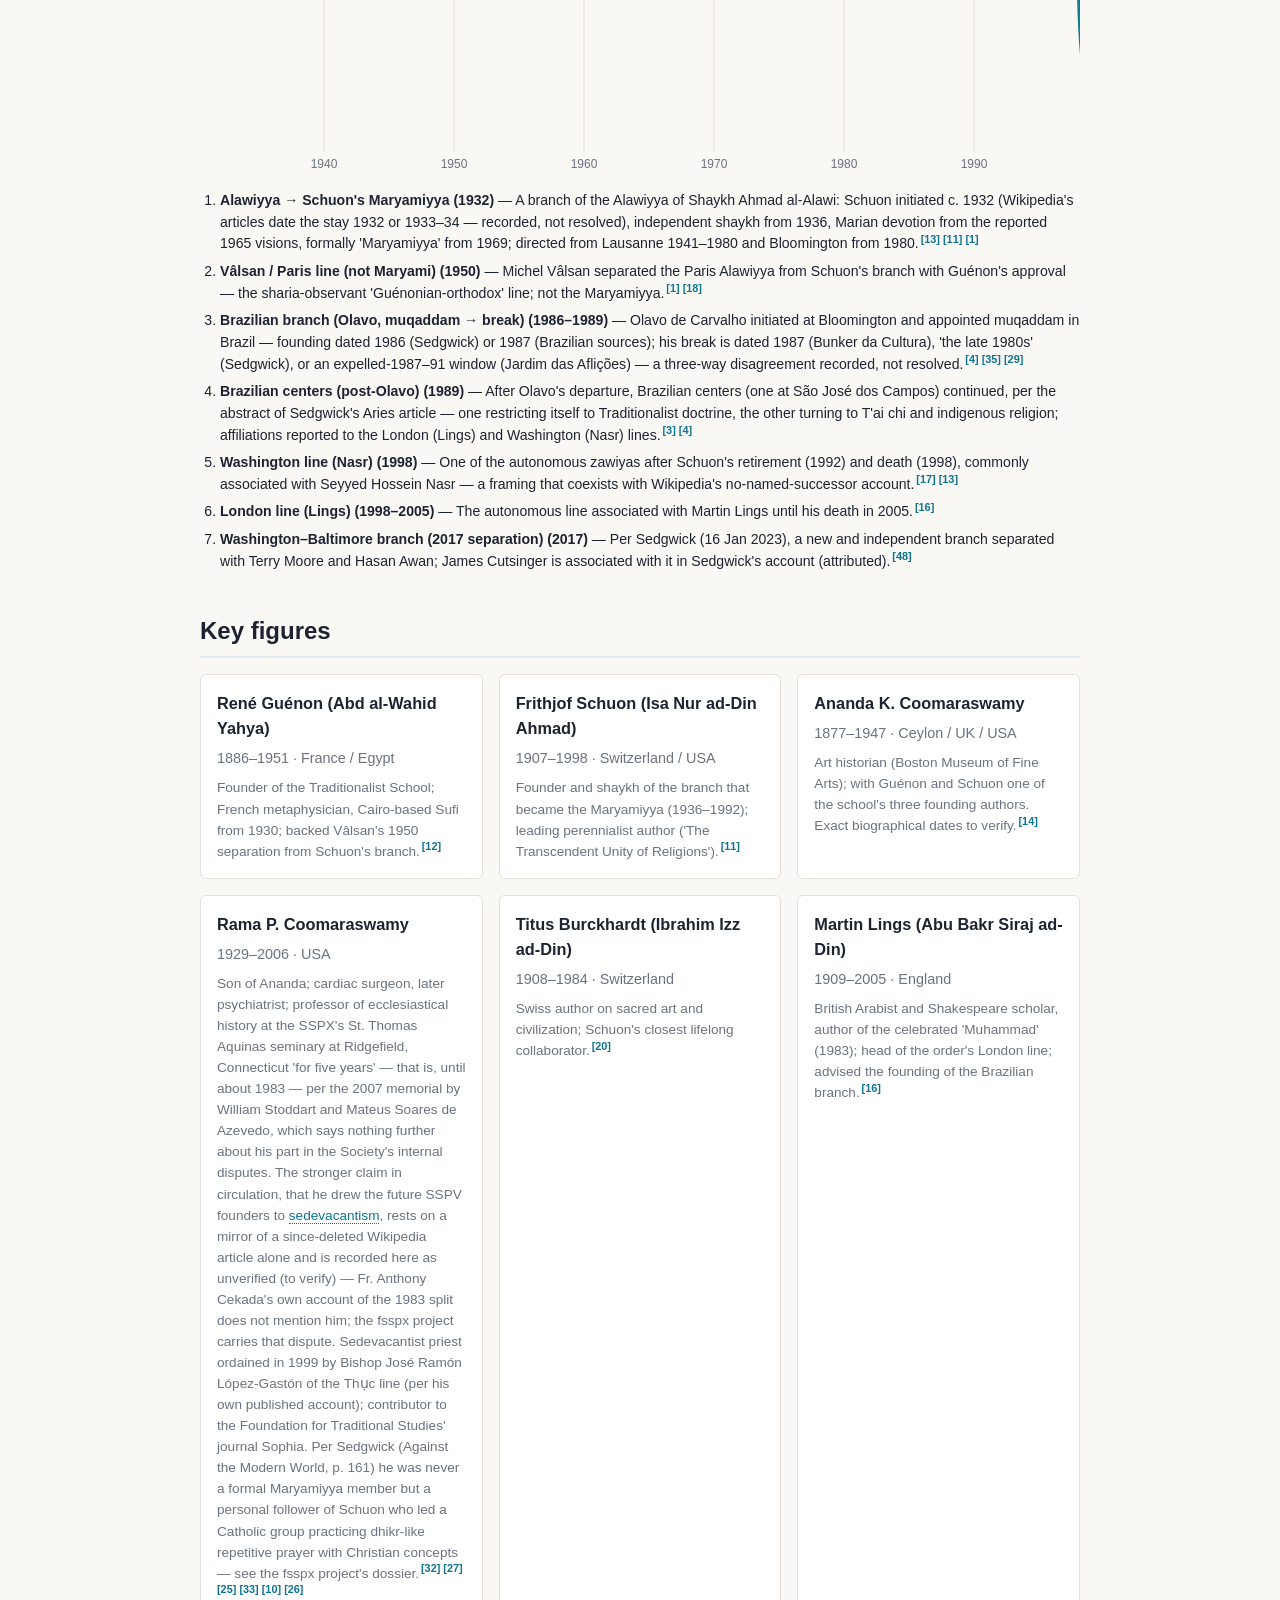
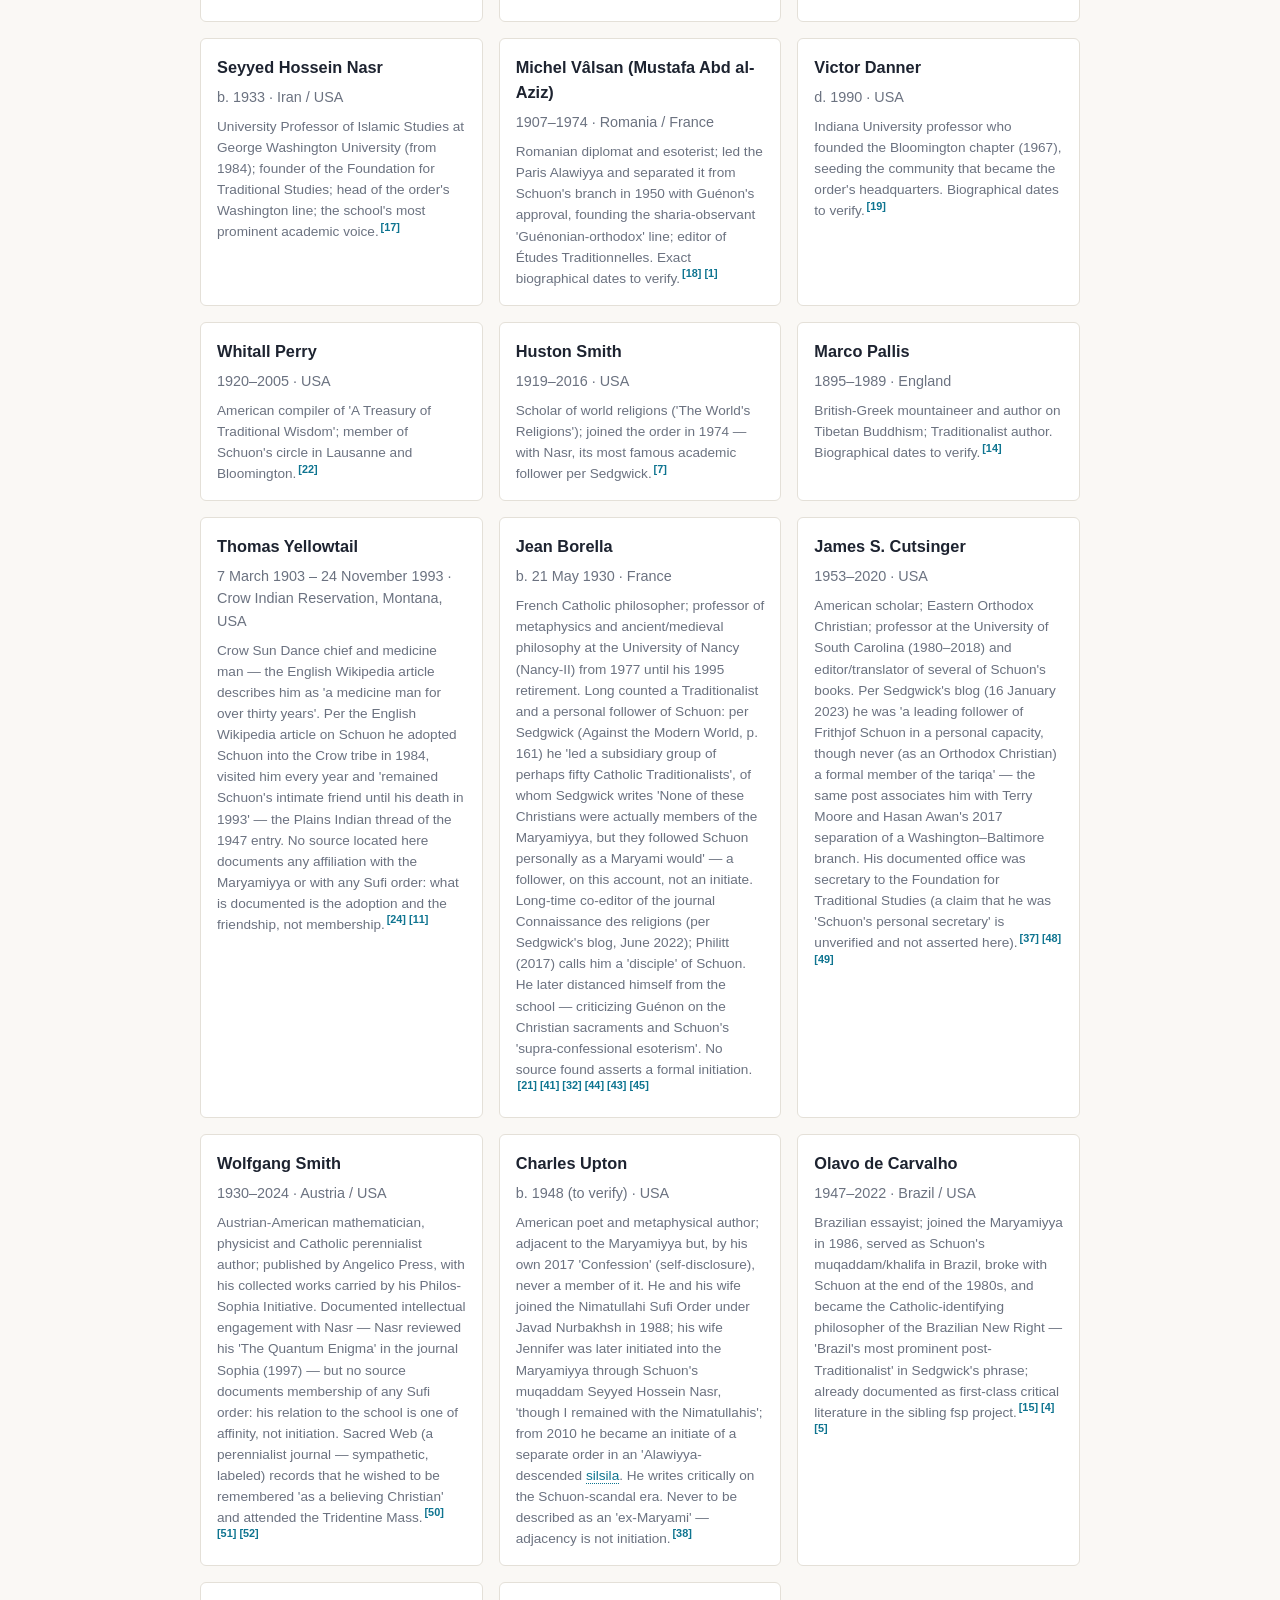
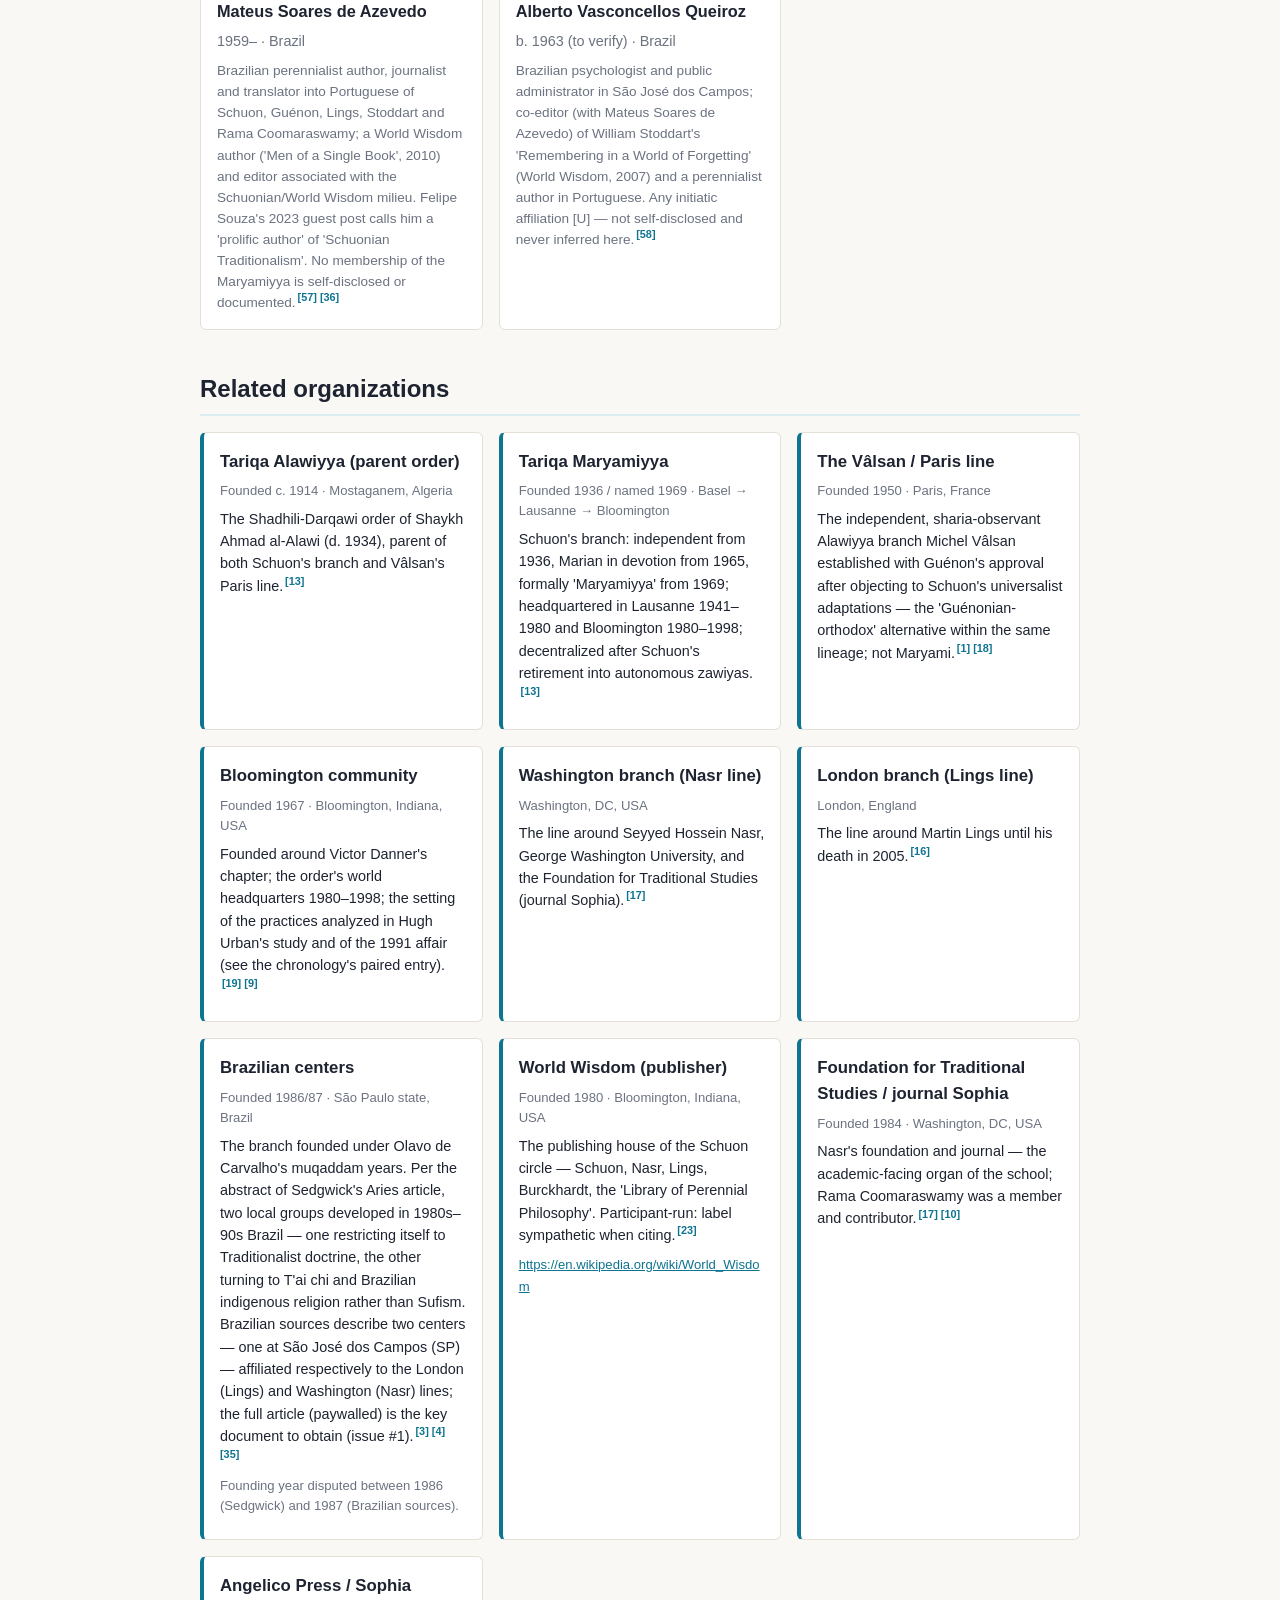
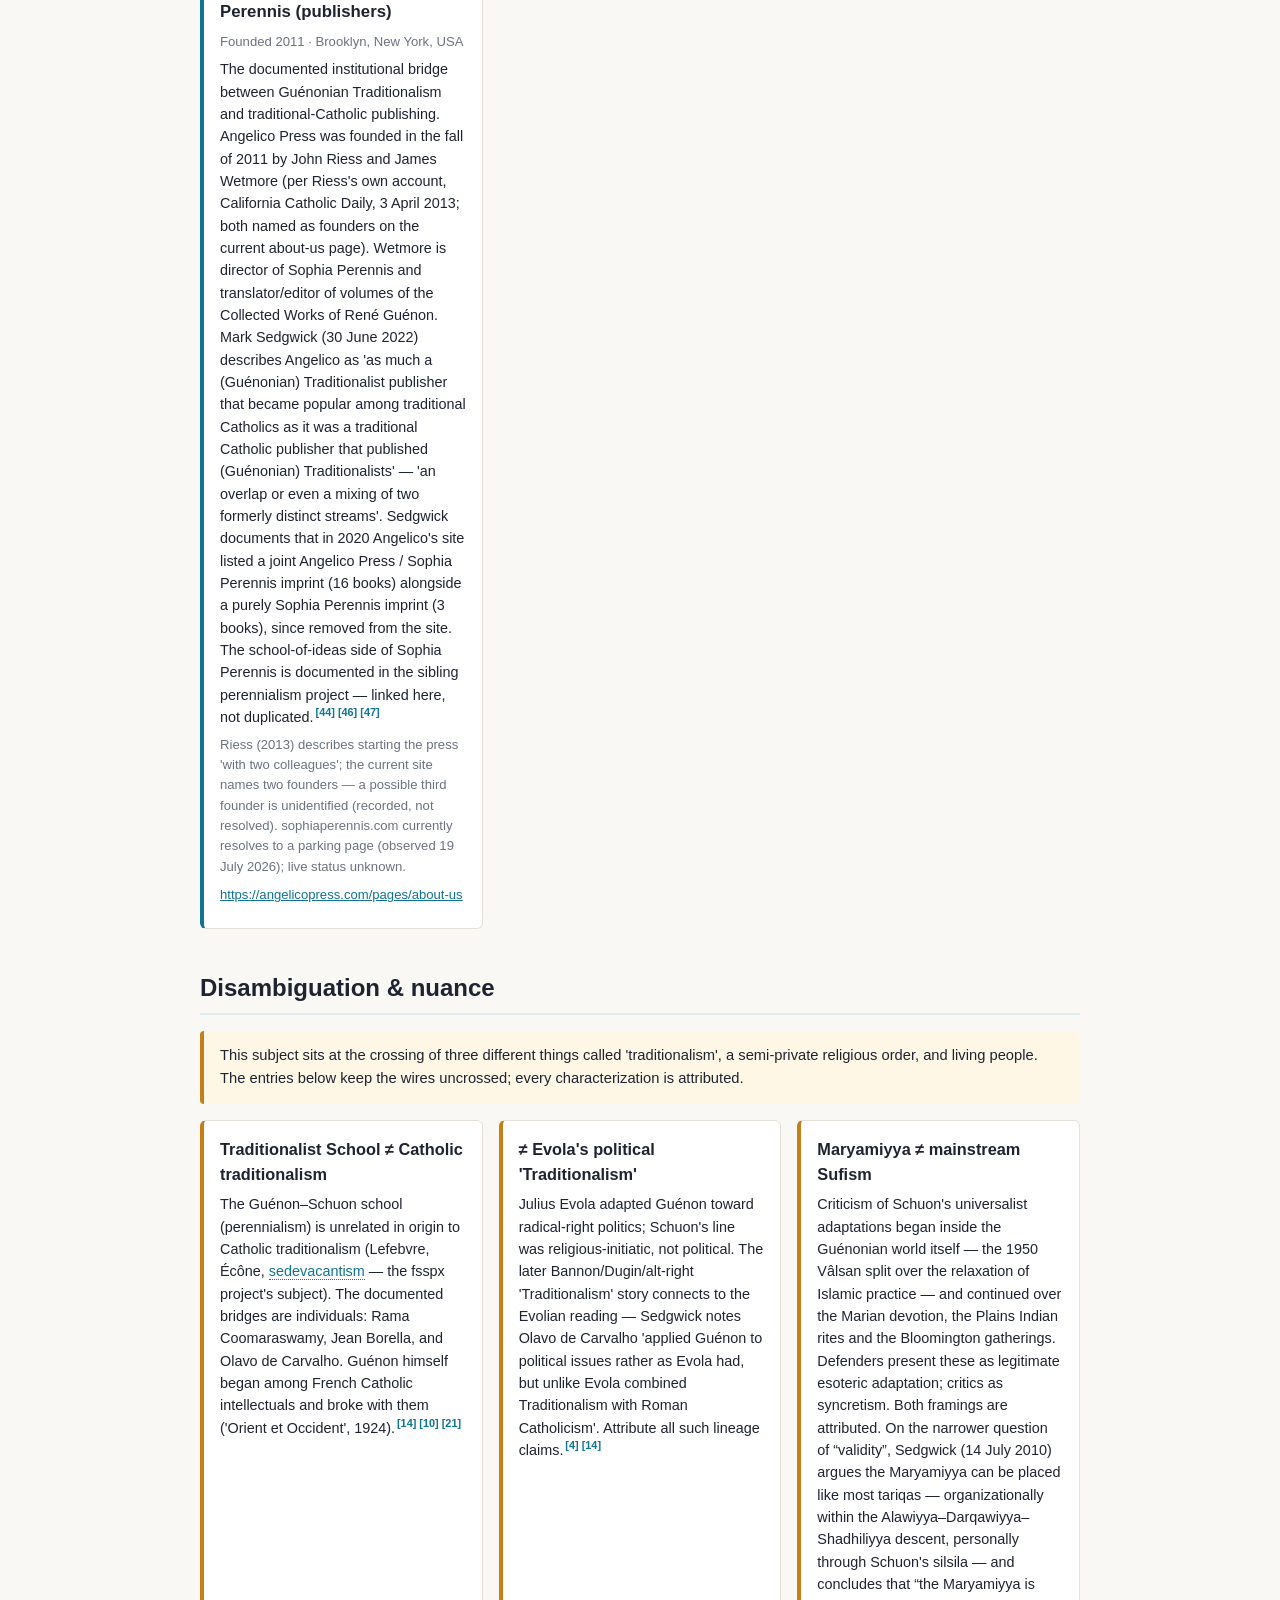
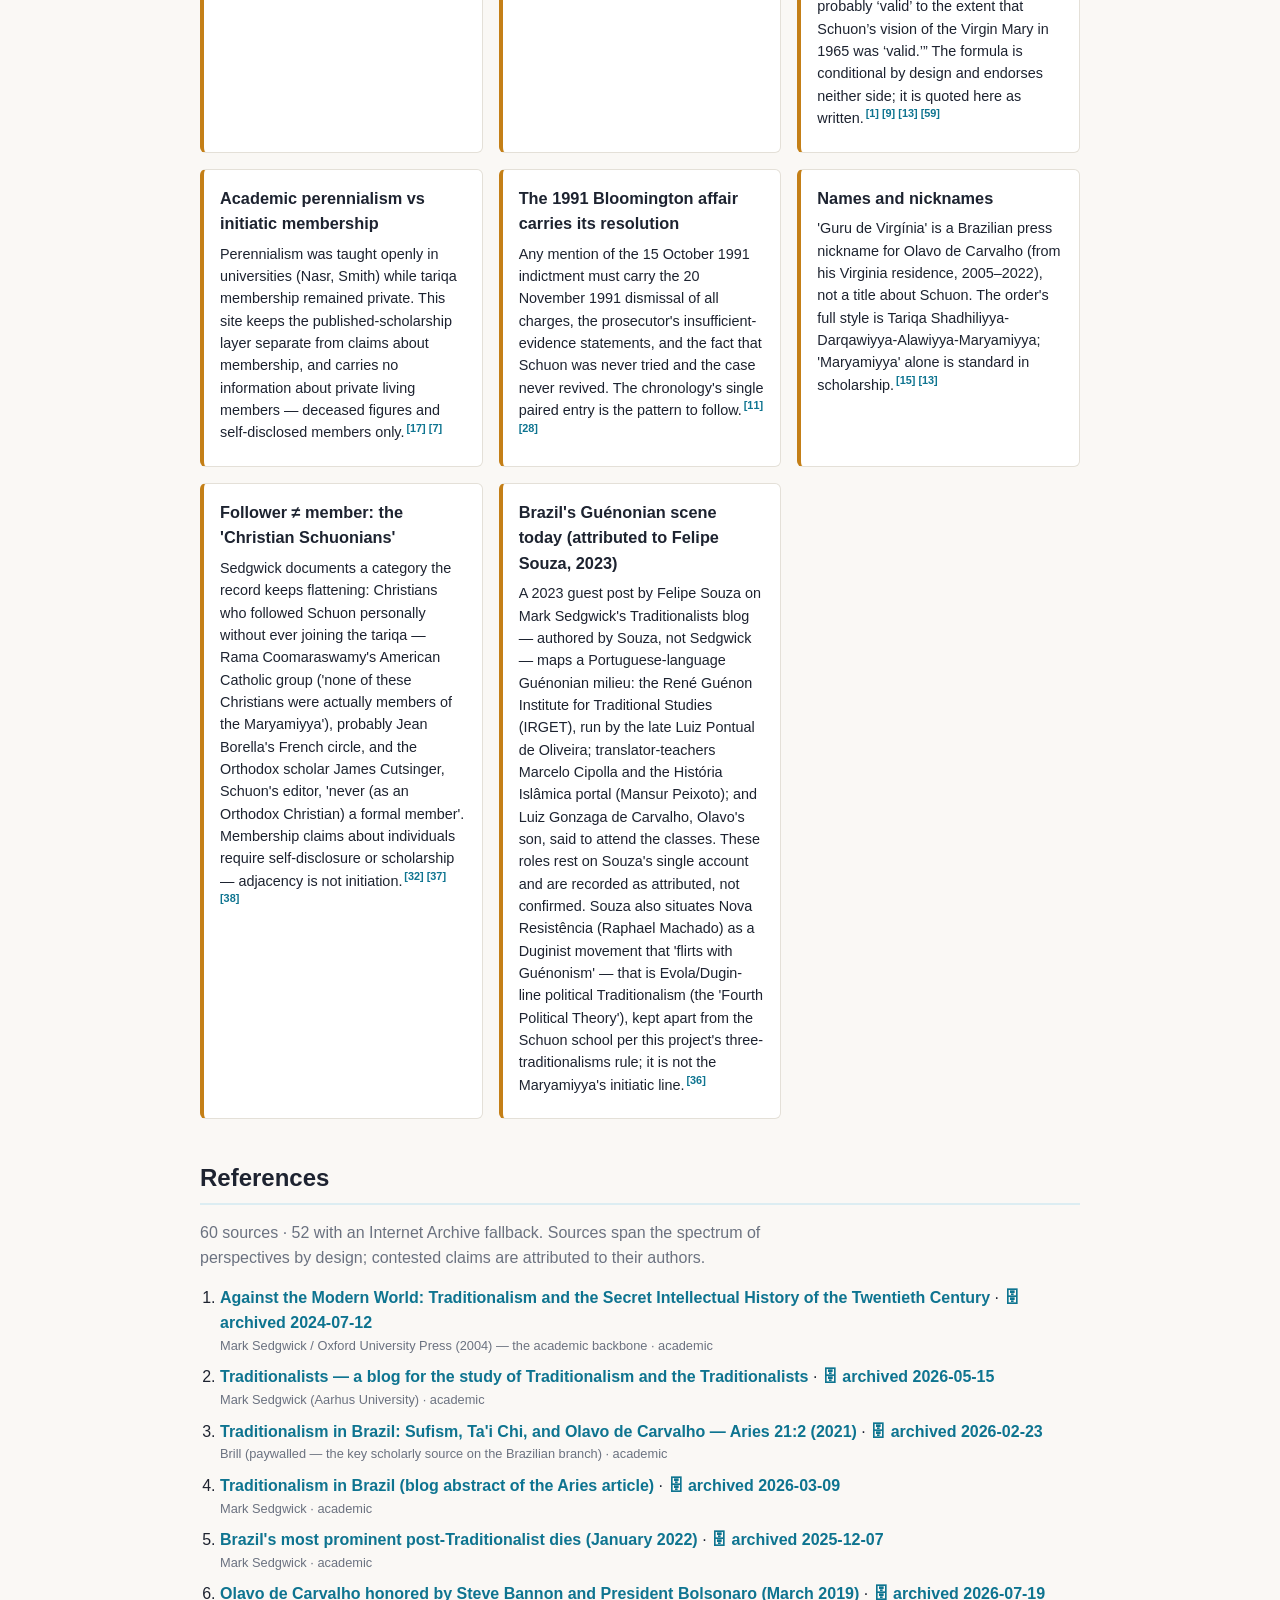
==== commit fa381643: "Correct the Influencias discretas description; record the khalifa/muqaddam divergence Two source-des" ====
--- a/docs/index.html
+++ b/docs/index.html
@@ -198,7 +198,7 @@
           <td class="year">1986</td>
           <td>1986 <span class="flag" title="Date not yet verified against a primary source">?</span></td>
           <td>Bloomington / São Paulo, Brazil</td>
-          <td><strong>The Brazilian branch founded</strong> <span class="muted">— Olavo de Carvalho leads a group of Brazilians to Bloomington, is initiated (taking the name Sidi Muhammad Ibrahim, per the critical documentary blog, corroborated in outline by Sedgwick), and is appointed <a class="glossary-link" href="https://cronologia.github.io/glossary/muqaddam/">muqaddam</a> in Brazil under Martin Lings&#39;s guidance — described as the first tariqa brought to Brazil by Brazilians. Sources split between 1986 (Sedgwick) and 1987 (Brazilian tertiary sources) for the founding.</span><sup class="cite"><a href="#ref-4" title="Reference 4">[4]</a> <a href="#ref-29" title="Reference 29">[29]</a> <a href="#ref-15" title="Reference 15">[15]</a></sup></td>
+          <td><strong>The Brazilian branch founded</strong> <span class="muted">— Olavo de Carvalho leads a group of Brazilians to Bloomington, is initiated (taking the name Sidi Muhammad Ibrahim, per the critical documentary blog, corroborated in outline by Sedgwick), and is appointed <a class="glossary-link" href="https://cronologia.github.io/glossary/muqaddam/">muqaddam</a> in Brazil under Martin Lings&#39;s guidance — described as the first tariqa brought to Brazil by Brazilians. Sources split between 1986 (Sedgwick) and 1987 (Brazilian tertiary sources) for the founding. Sedgwick&#39;s later obituary notice (28 Jan 2022) calls him &quot;briefly a Maryami and the <a class="glossary-link" href="https://cronologia.github.io/glossary/khalifa/">khalifa</a> of Frithjof Schuon in Brazil&quot;, where this dataset and the Brazilian sources say <a class="glossary-link" href="https://cronologia.github.io/glossary/muqaddam/">muqaddam</a>; the two titles are distinct and the divergence is recorded, not resolved.</span><sup class="cite"><a href="#ref-4" title="Reference 4">[4]</a> <a href="#ref-29" title="Reference 29">[29]</a> <a href="#ref-15" title="Reference 15">[15]</a> <a href="#ref-5" title="Reference 5">[5]</a></sup></td>
         </tr>
         <tr>
           <td class="year">1989</td>
@@ -740,8 +740,8 @@
           <span class="ref-meta">CatholicCulture.org (Catholic-critical view of the crossover — labeled) · analysis</span>
         </li>
         <li id="ref-31">
-          <a href="https://web.archive.org/web/20191221182936/http://olavodecarvalho.org/influencias-discretas/" rel="noopener noreferrer" target="_blank">Influências discretas — Olavo de Carvalho&#39;s own account of his tariqa years</a>
-          <span class="ref-meta">olavodecarvalho.org via Internet Archive (primary; the live domain now serves corrupted content) · primary</span>
+          <a href="https://web.archive.org/web/20191221182936/http://olavodecarvalho.org/influencias-discretas/" rel="noopener noreferrer" target="_blank">Influências discretas — Olavo de Carvalho on Guénon and Schuon (Jornal do Brasil, 8 May 2008)</a>
+          <span class="ref-meta">olavodecarvalho.org via Internet Archive (the live domain now serves corrupted content). NOTE: a third-person essay on Guénon and Schuon — it contains NO first-person disclosure of the author&#39;s own membership, role or years in the order, and must not be cited for those. An earlier title here described it as &#39;his own account of his tariqa years&#39;, which overstated the source. · primary</span>
         </li>
         <li id="ref-32">
           <a href="https://archive.org/details/againstmodernwor0000sedg" rel="noopener noreferrer" target="_blank">Against the Modern World — full text (Internet Archive lending copy; the &#39;Christian Schuonians&#39; passage at p. 161)</a>
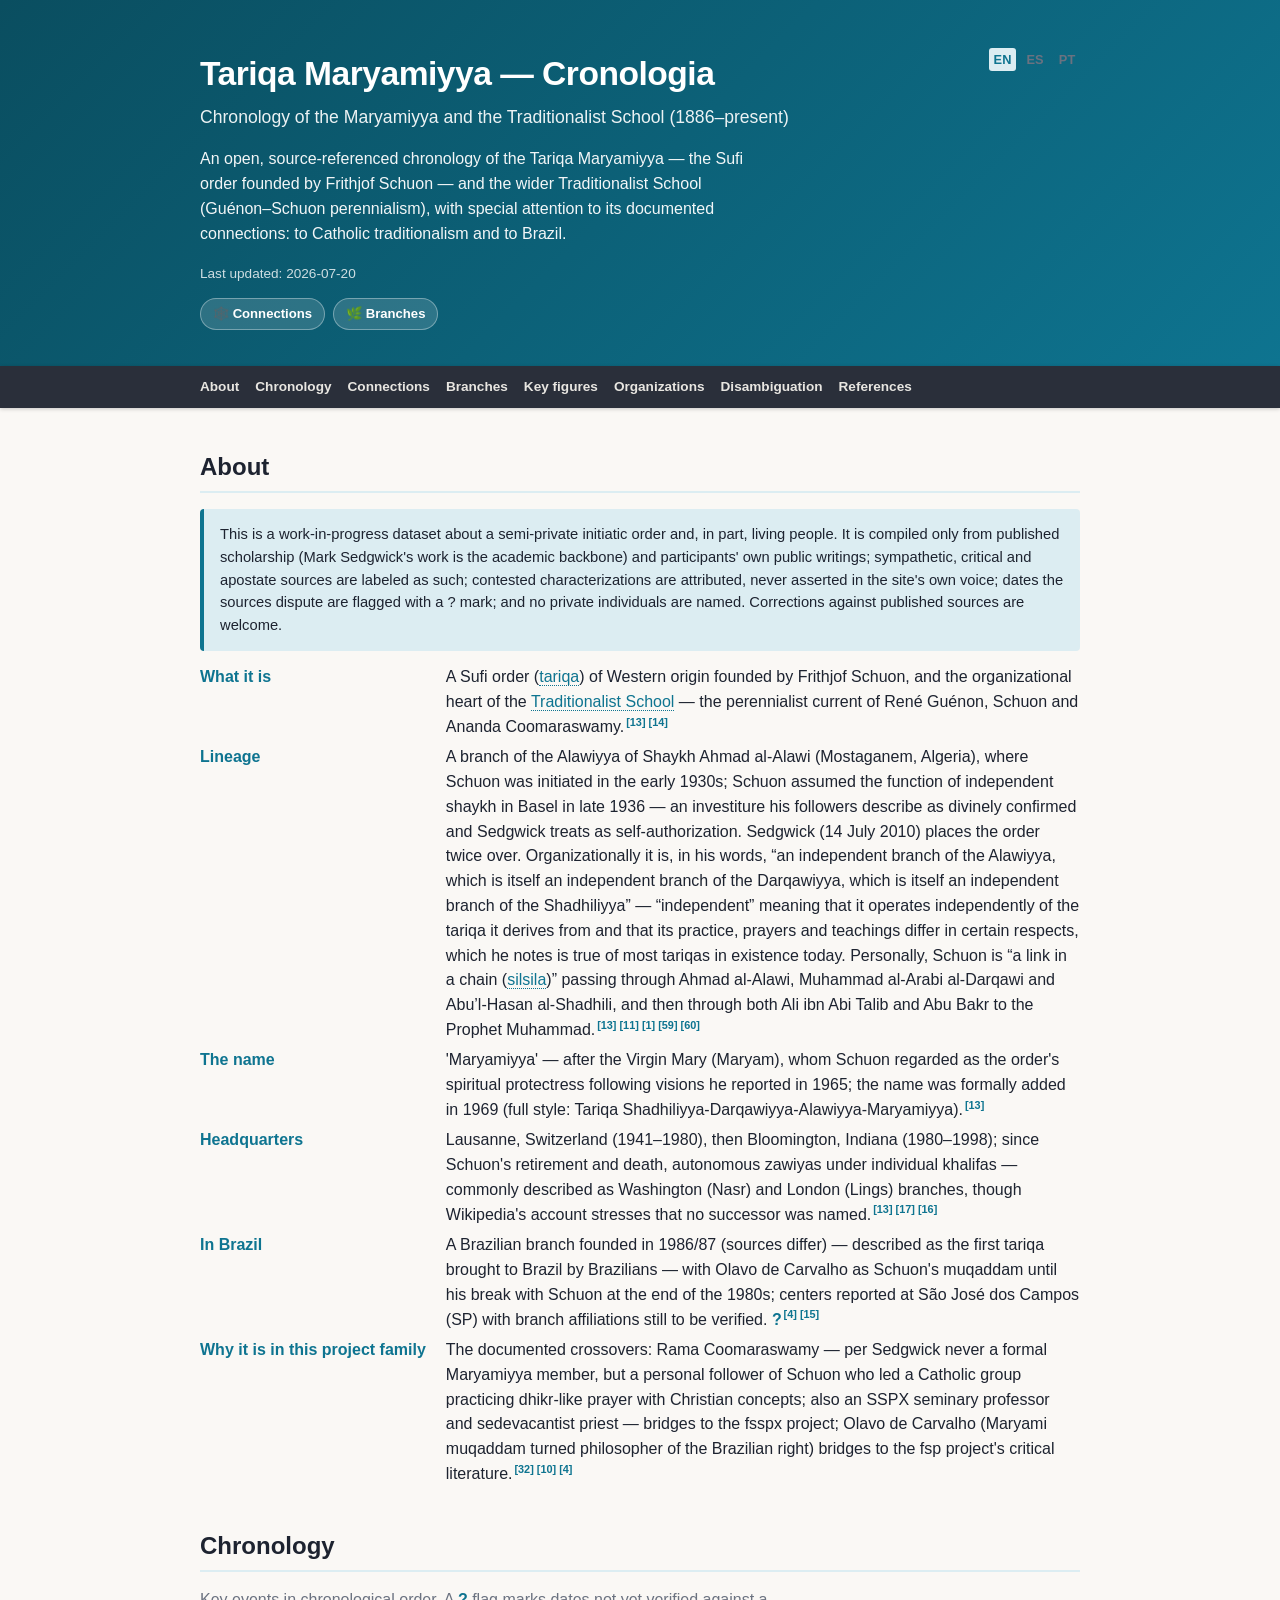
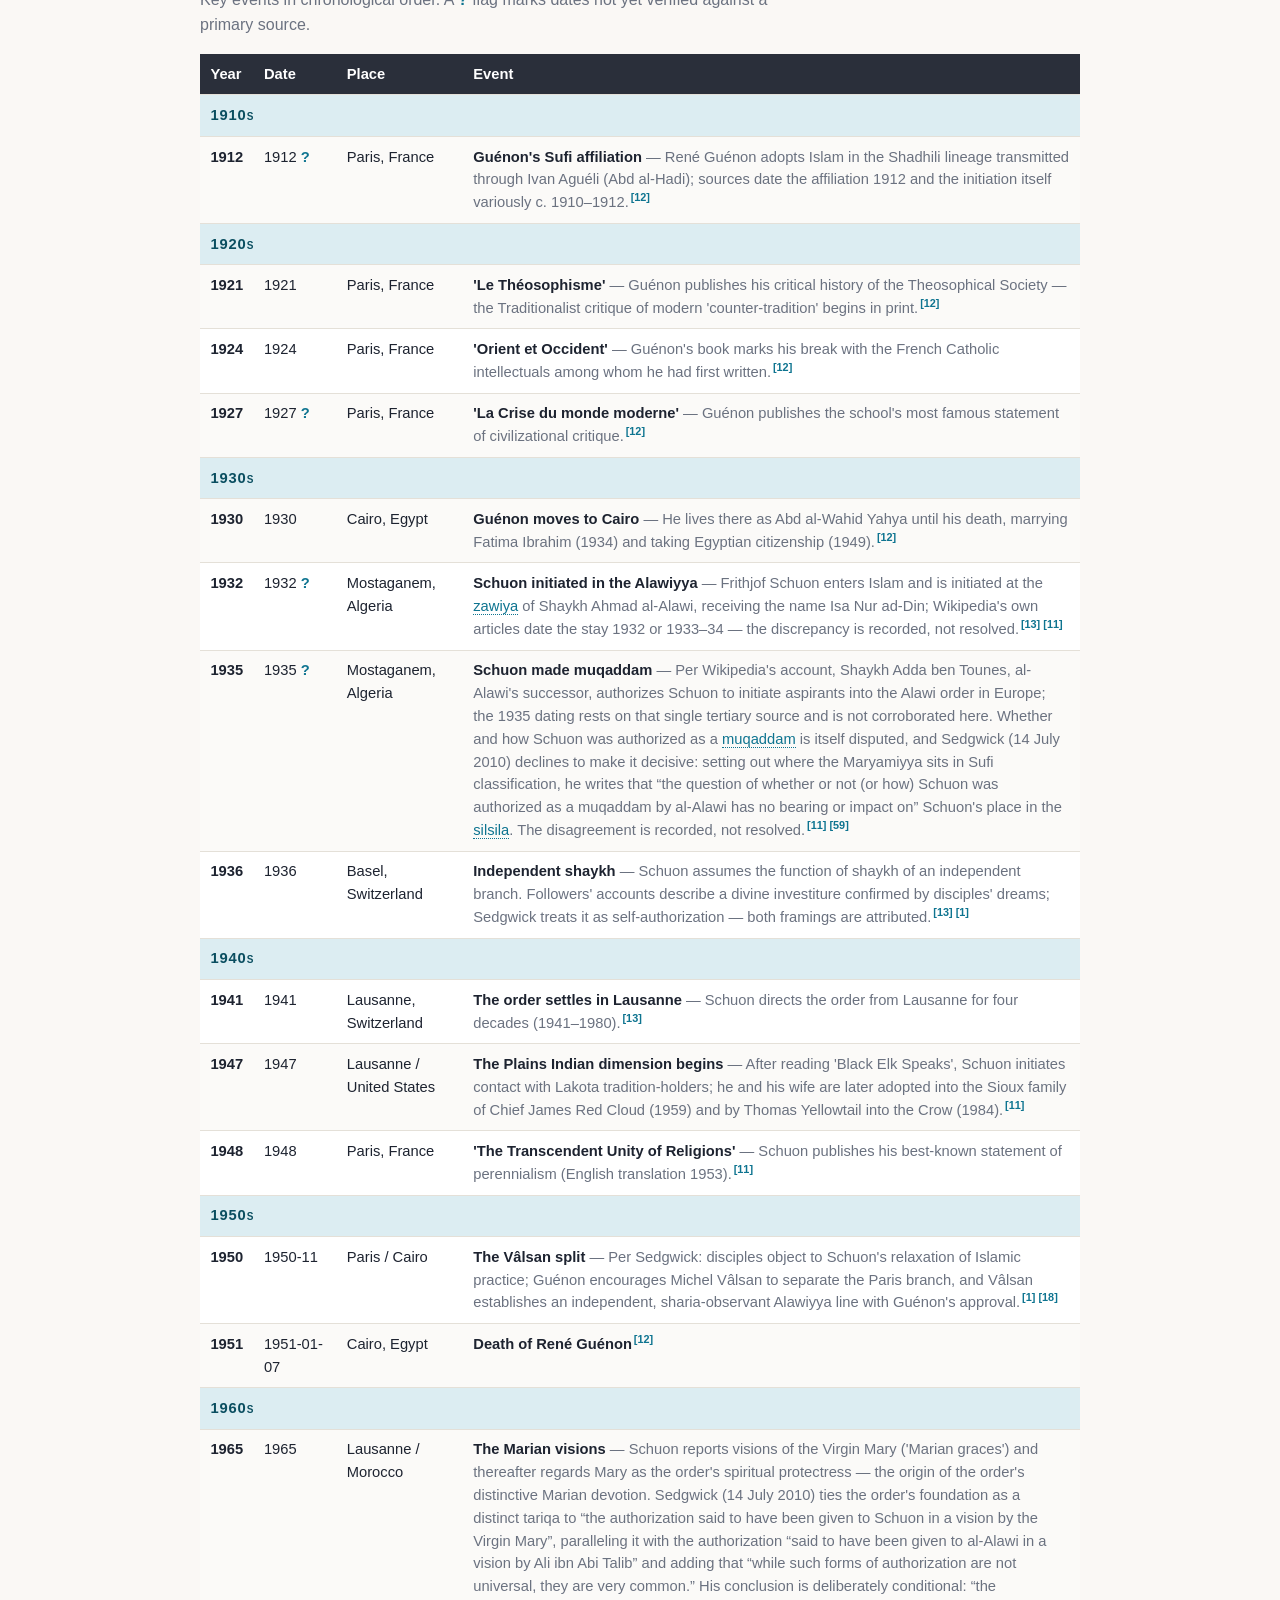
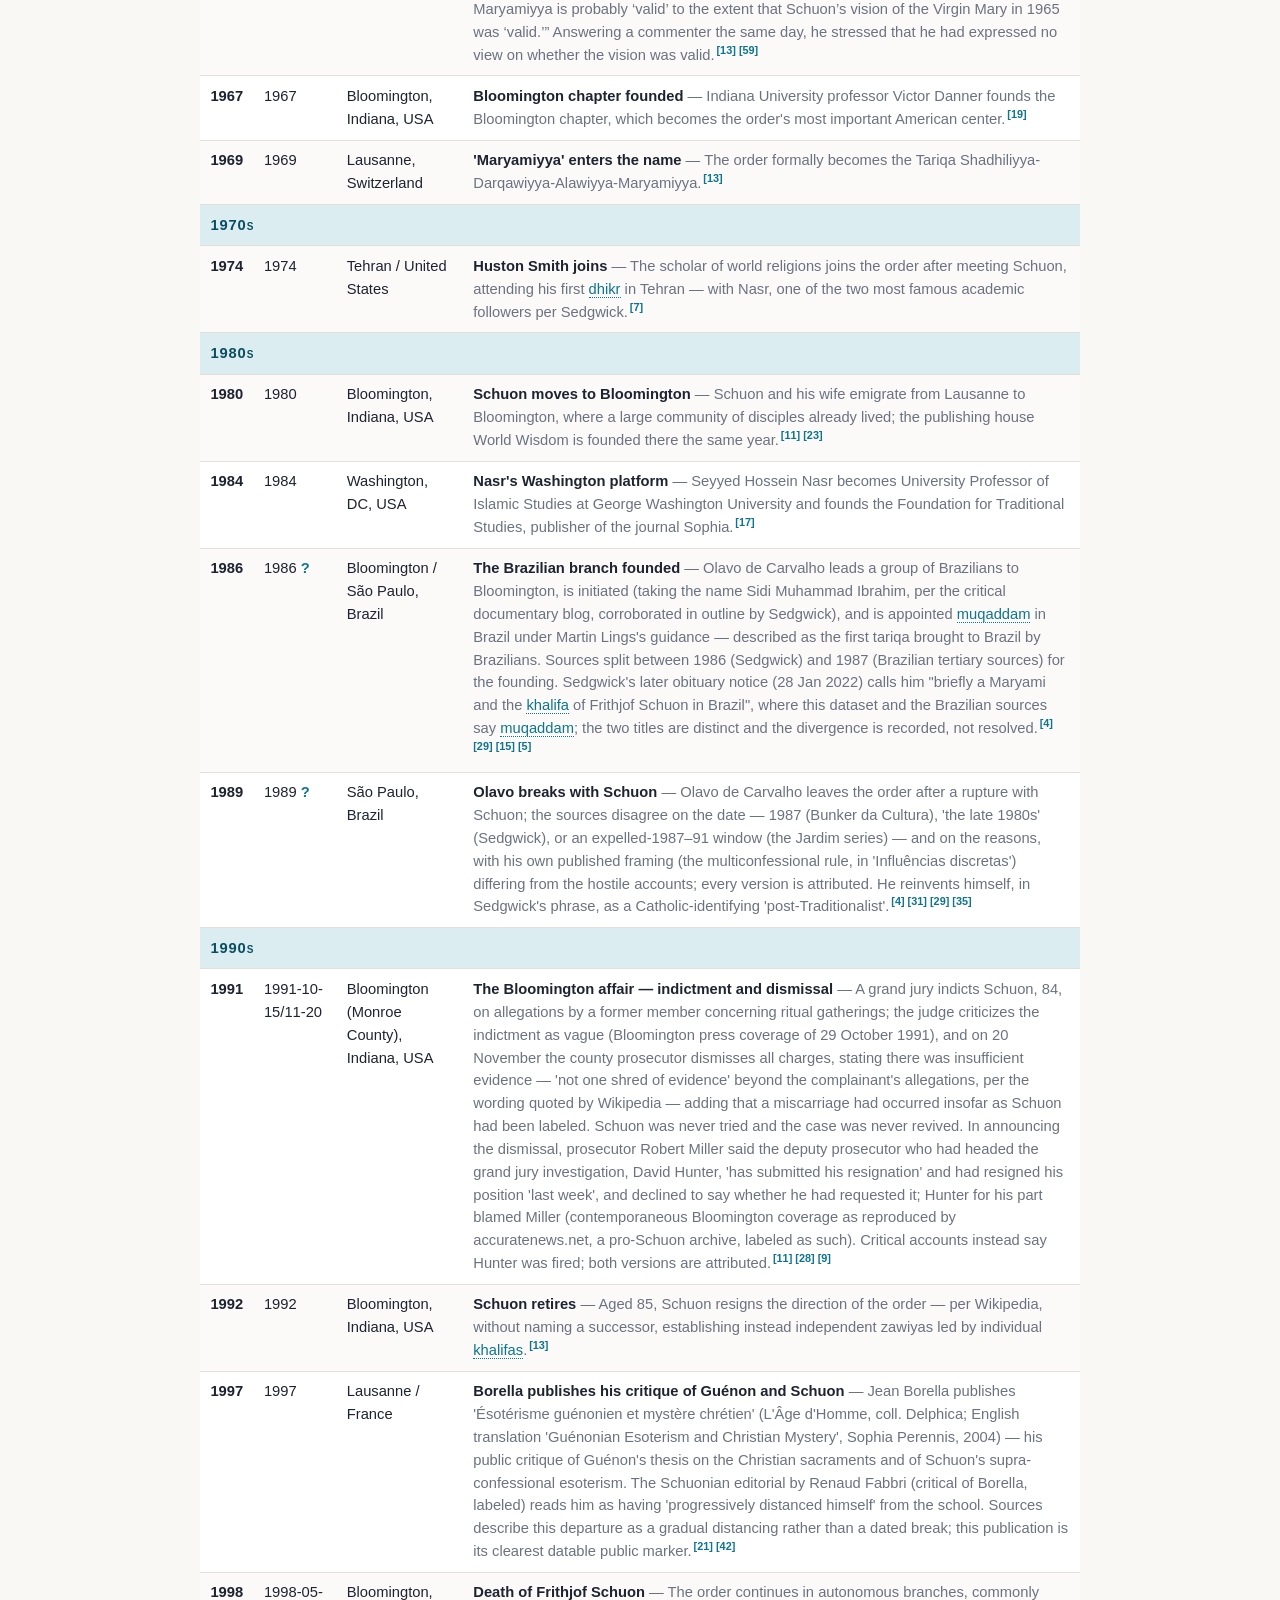
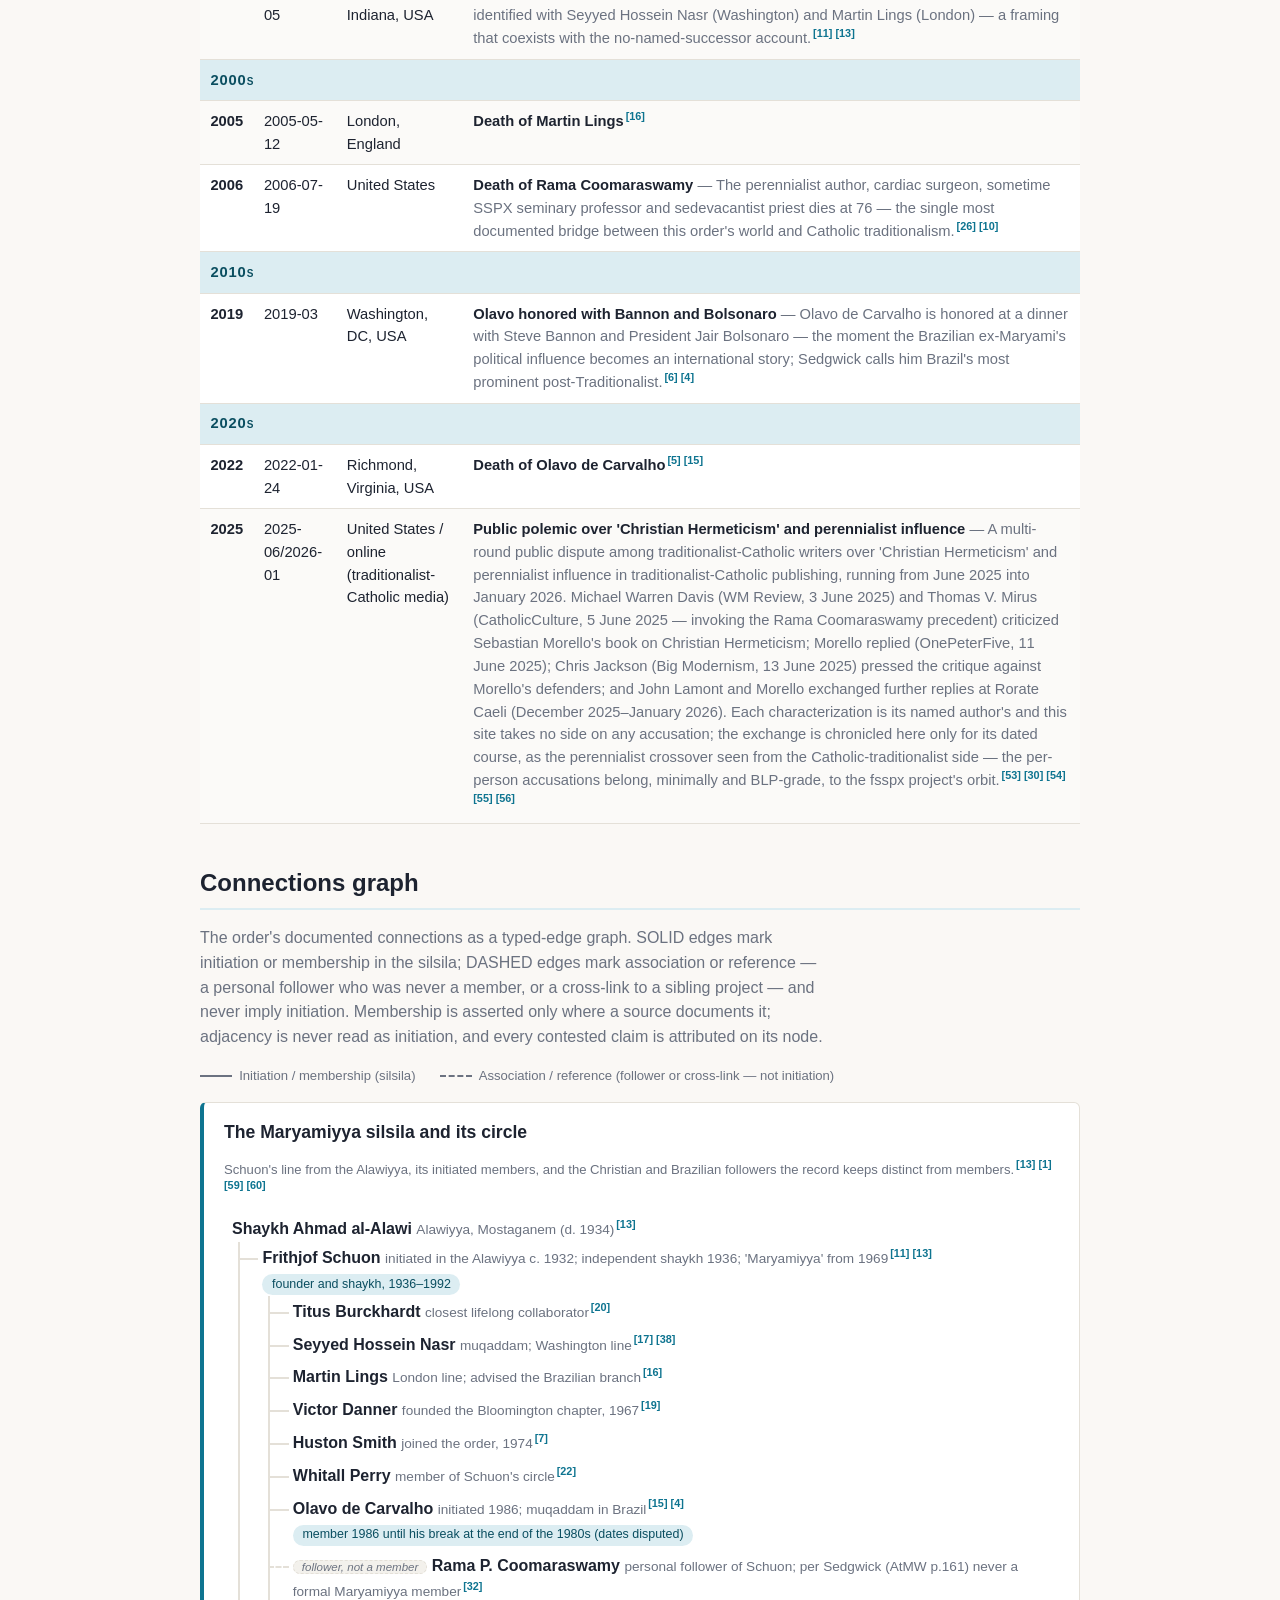
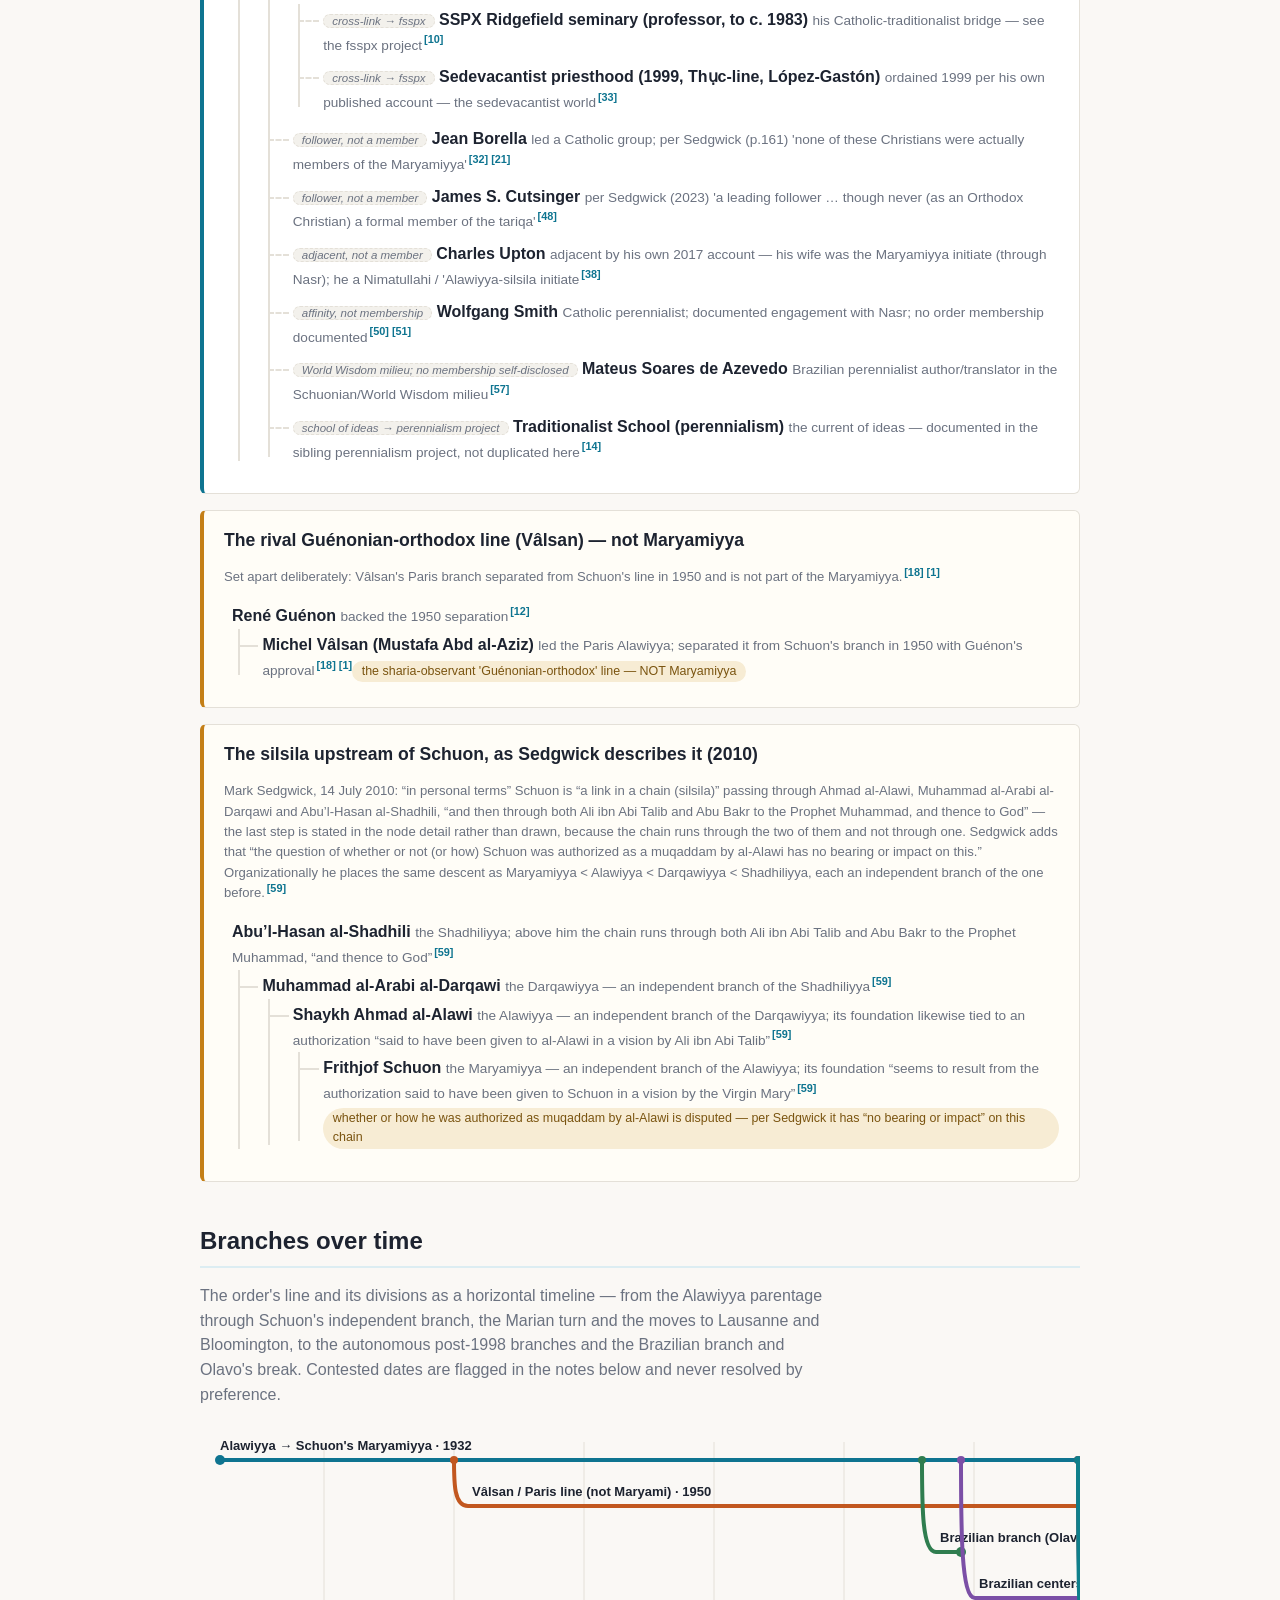
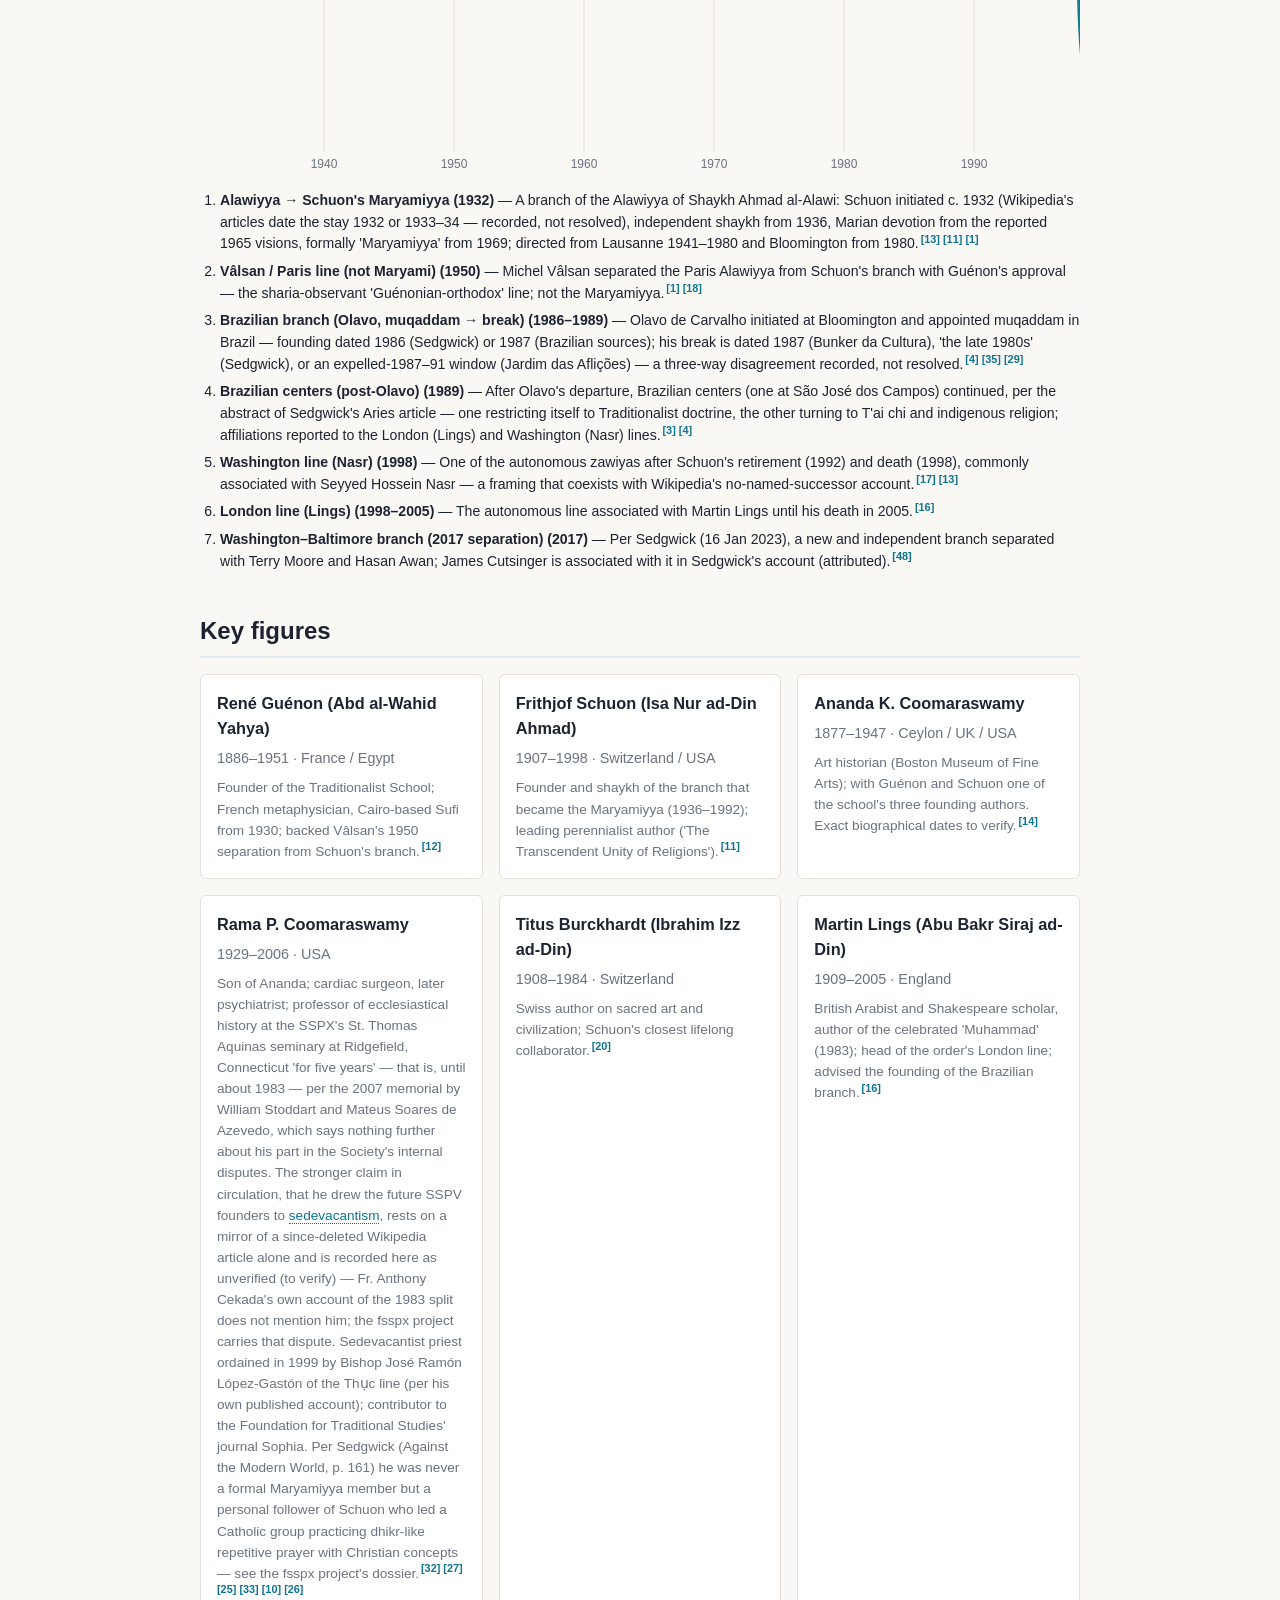
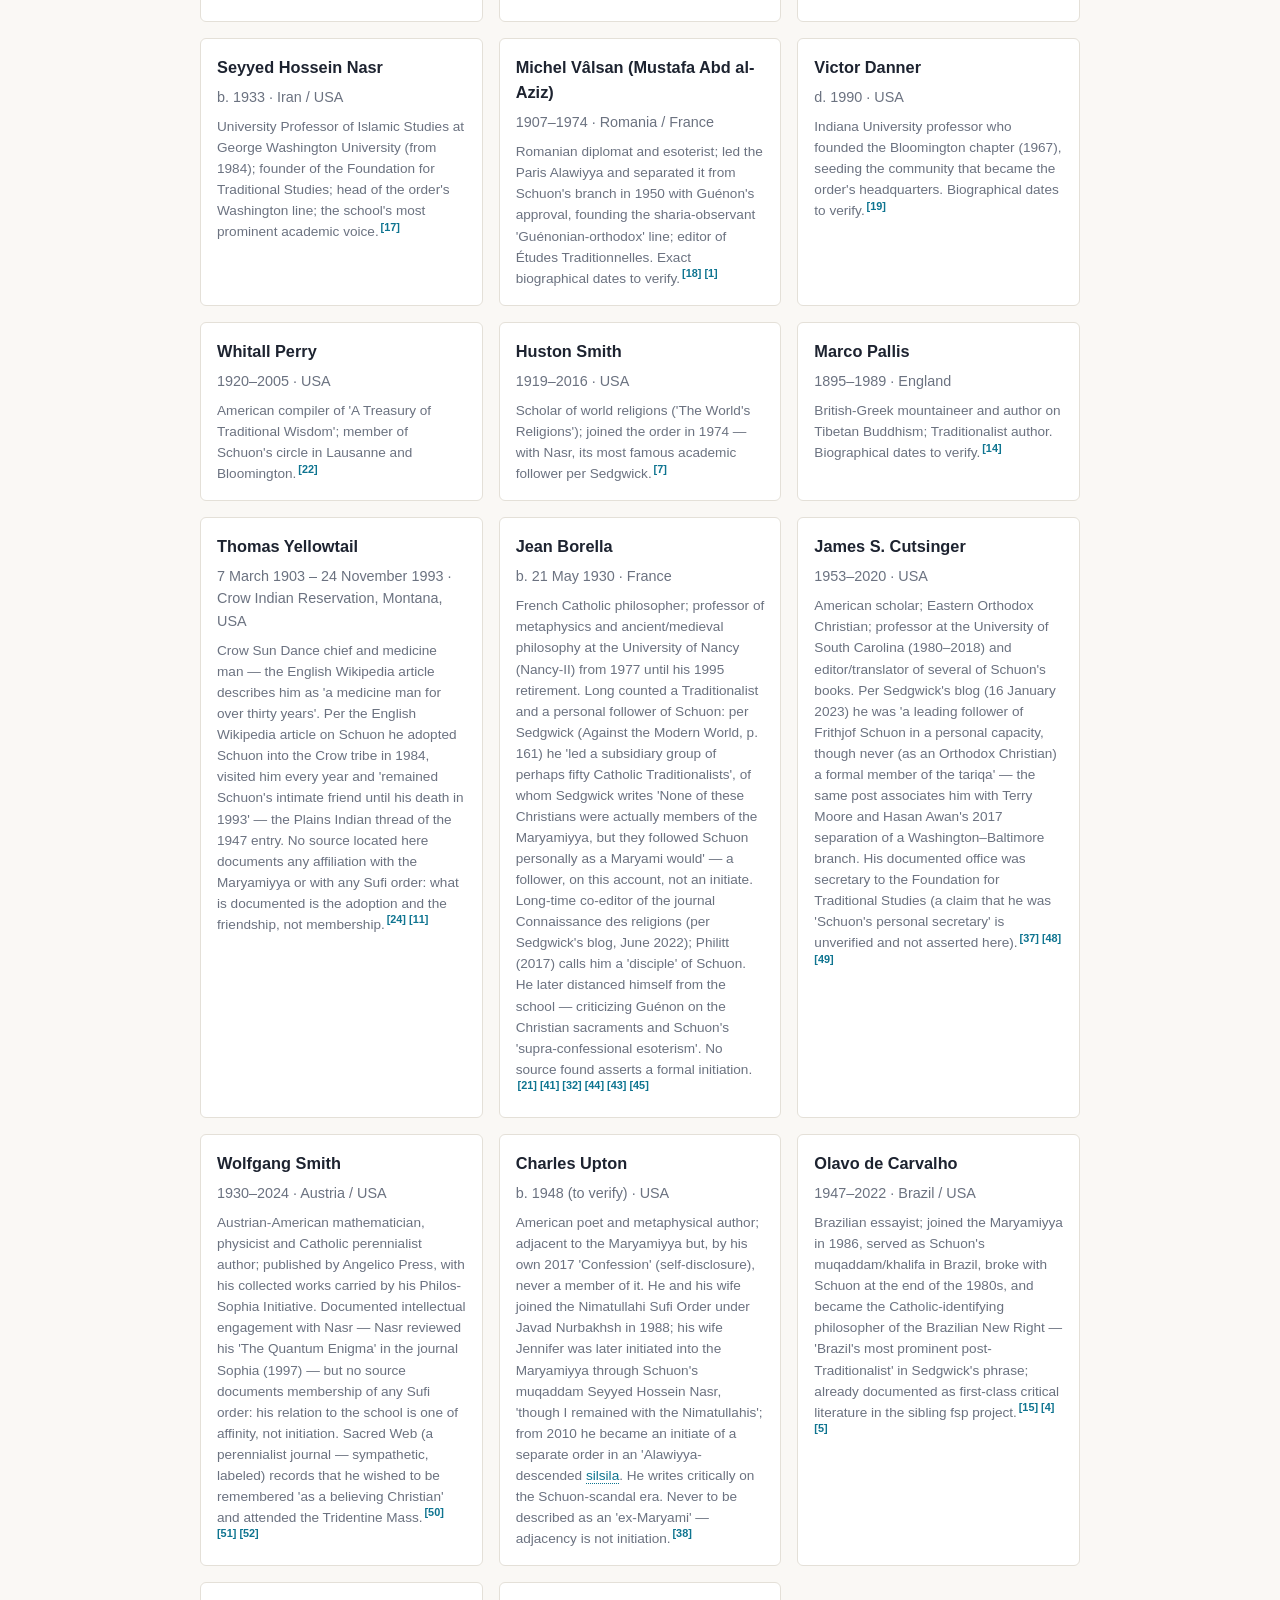
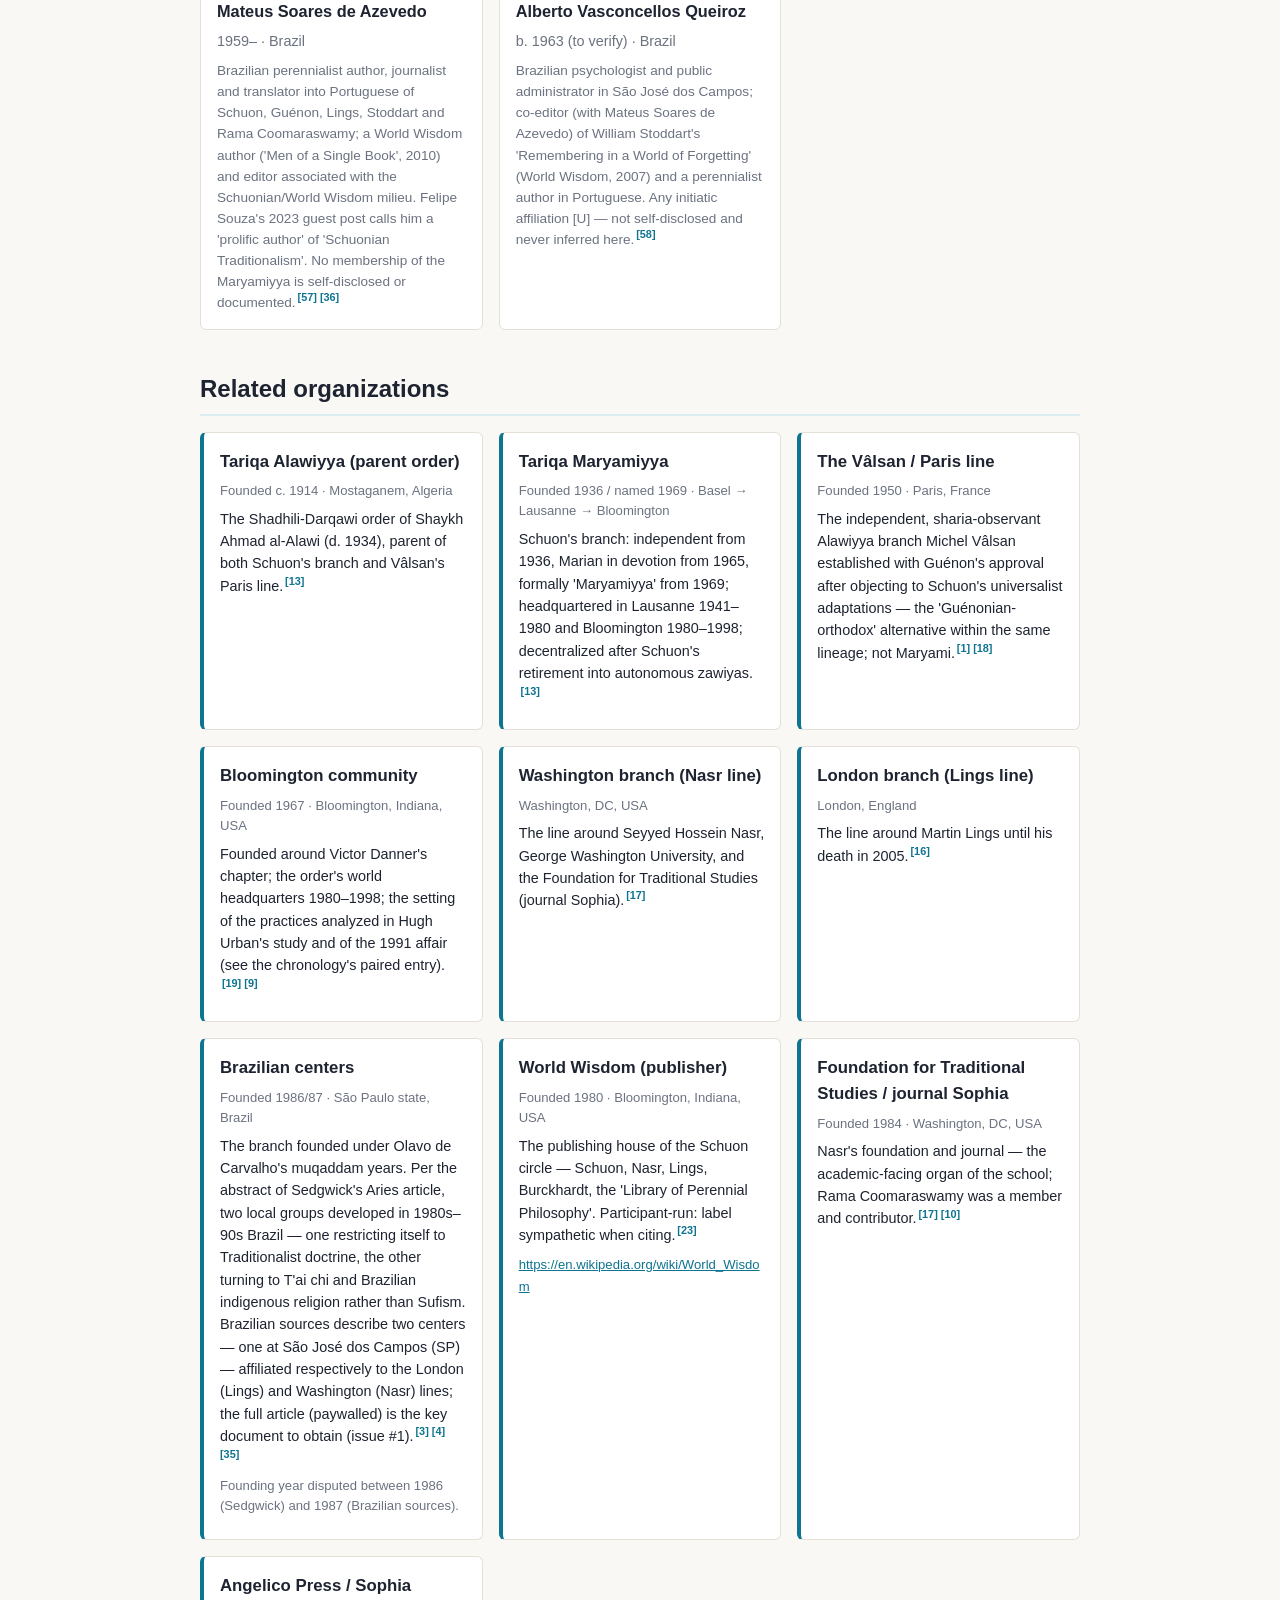
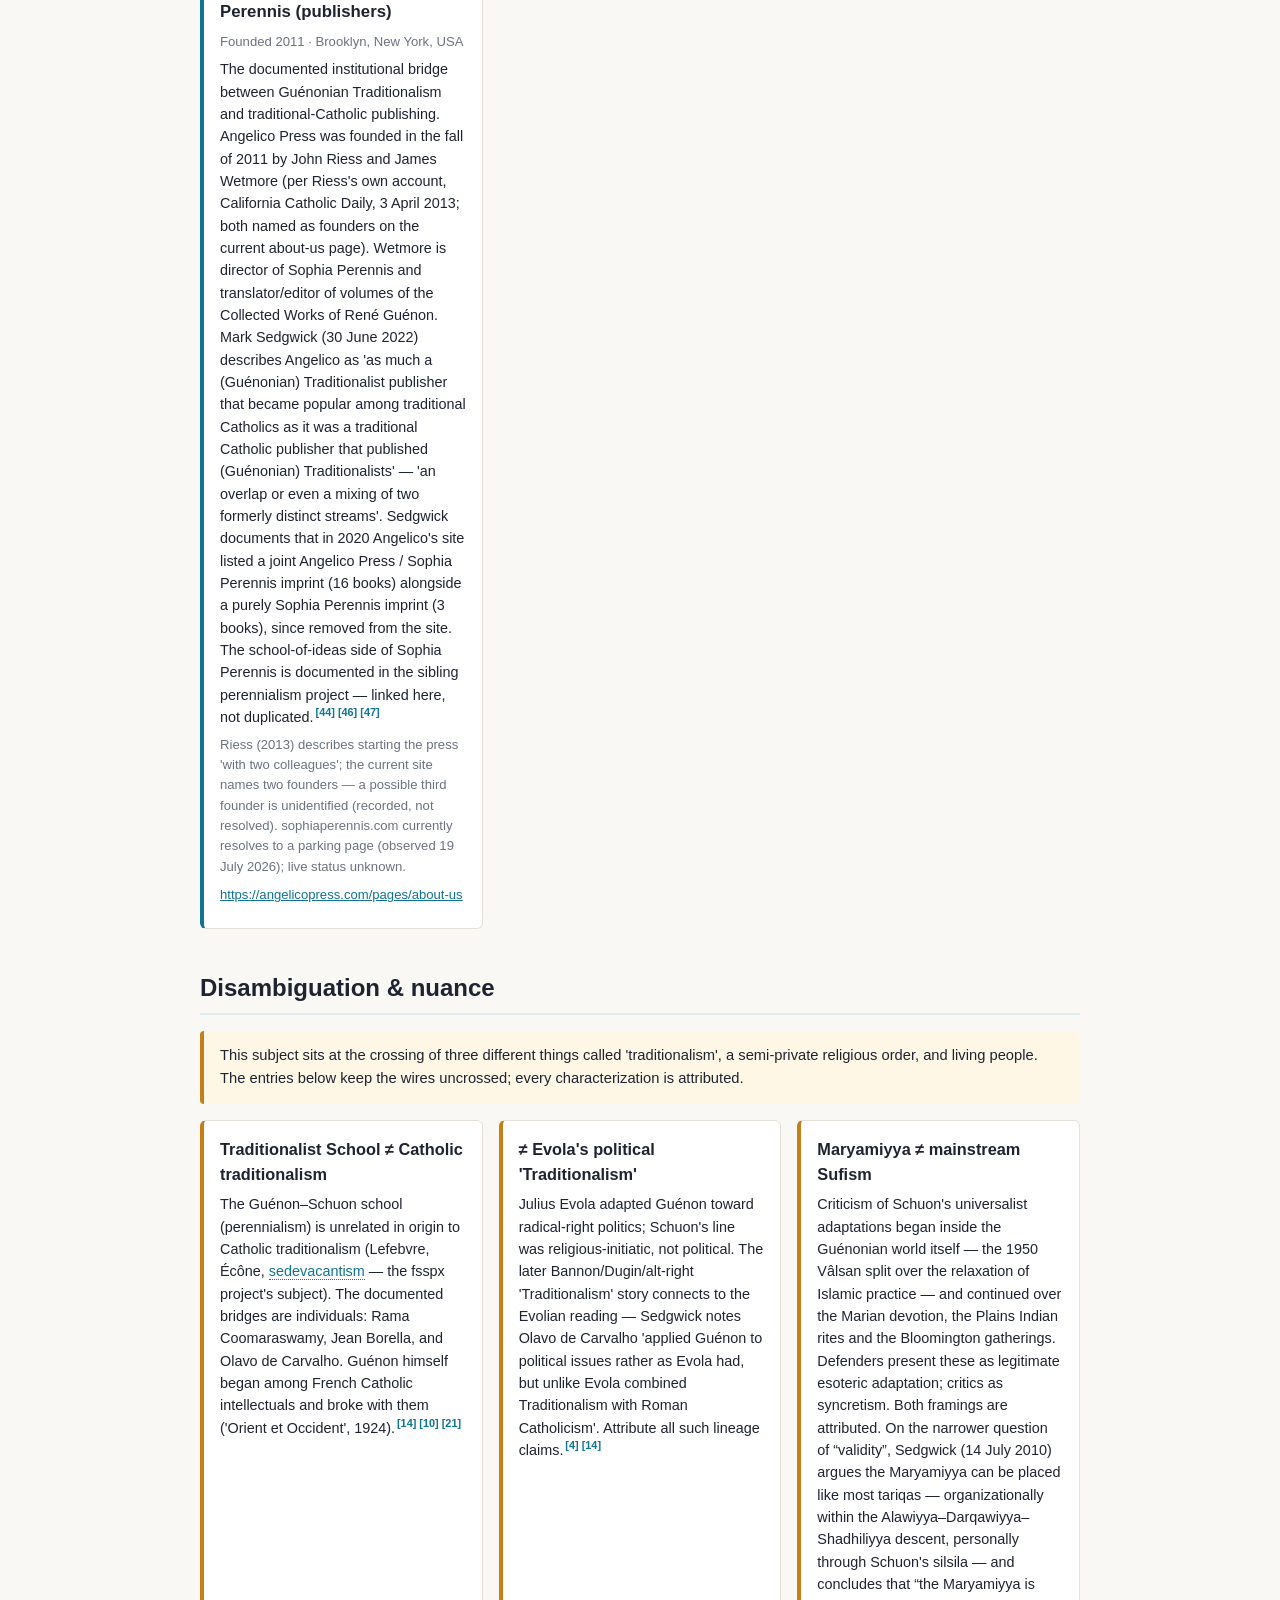
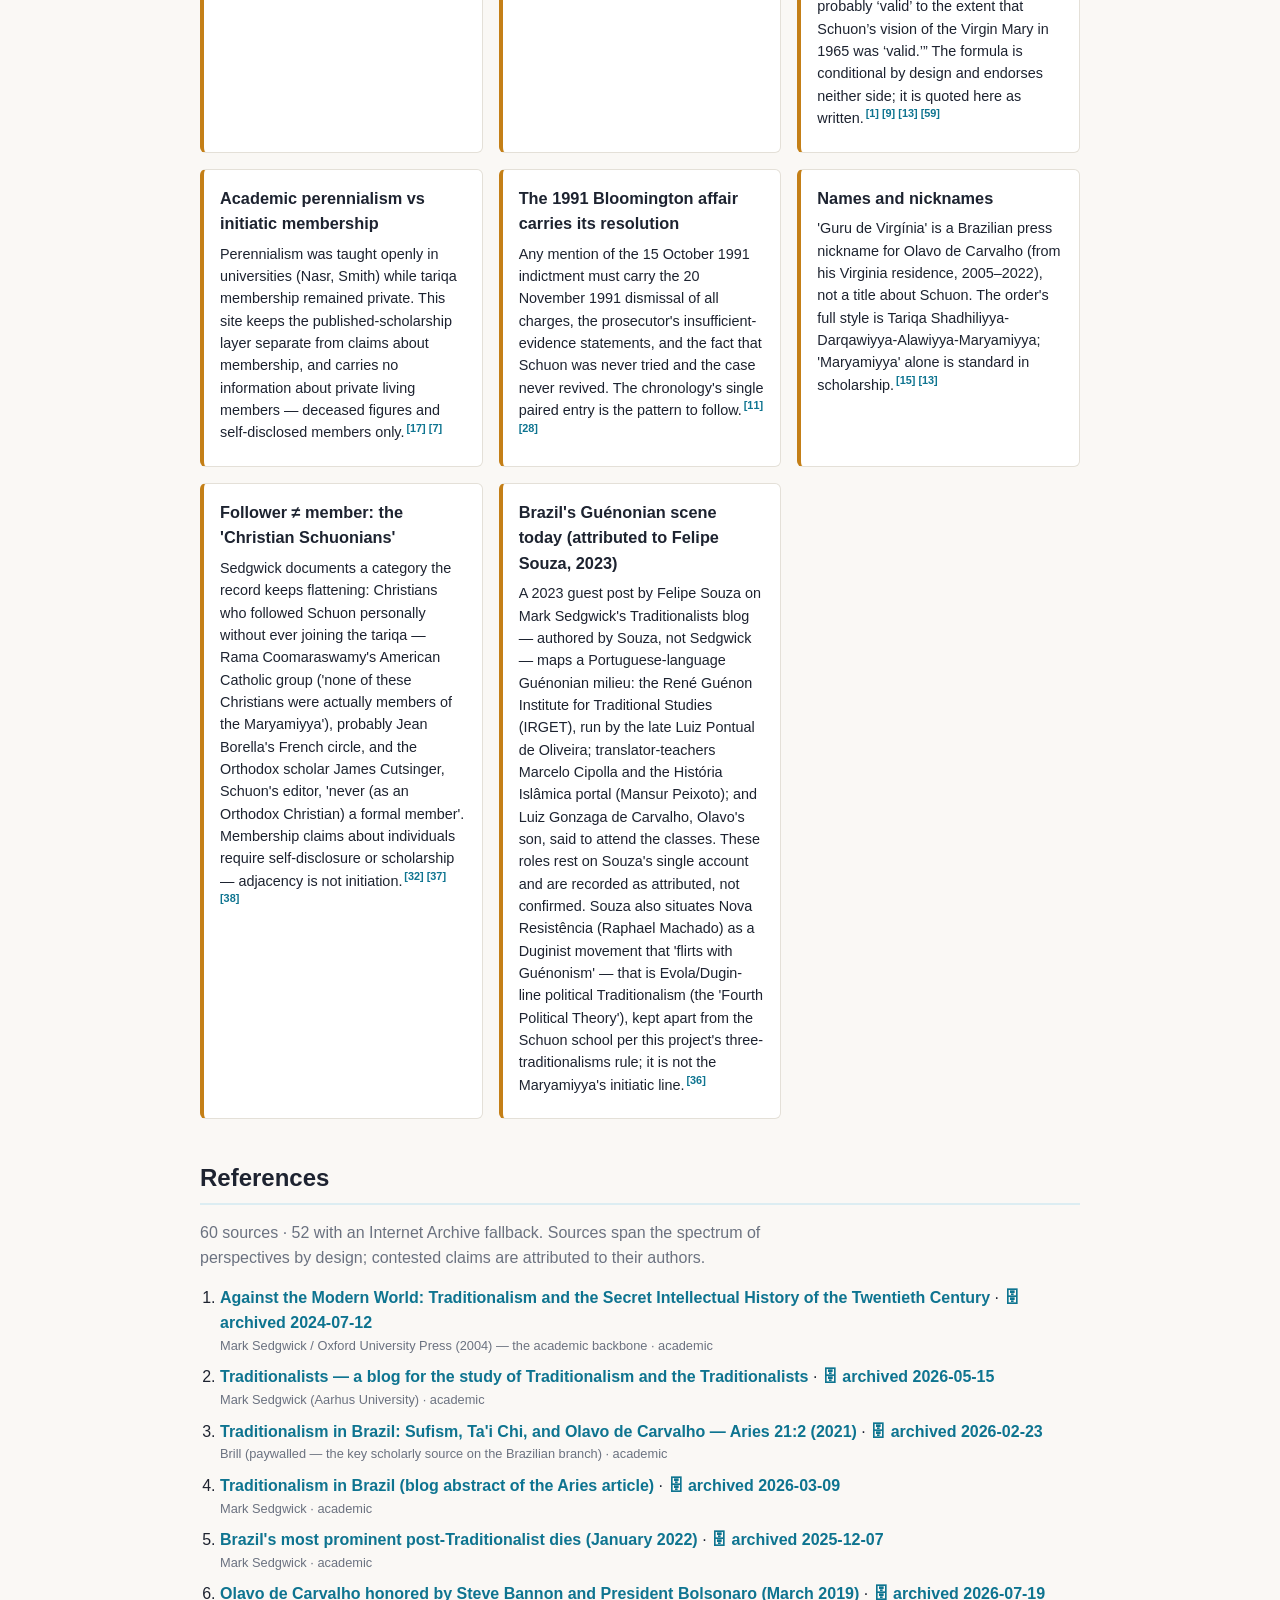
==== commit 7ad10529: "Adopt PT + ES locales: static per-locale pages, per-locale SEO, MT disclaimer Implements #20 by sync" ====
--- a/docs/index.html
+++ b/docs/index.html
@@ -2,872 +2,22 @@
 <html lang="en">
 <head>
   <meta charset="utf-8">
-  <meta name="viewport" content="width=device-width, initial-scale=1">
-  <title>Tariqa Maryamiyya — Cronologia</title>
-  <meta name="description" content="An open, source-referenced chronology of the Tariqa Maryamiyya — the Sufi order founded by Frithjof Schuon — and the wider Traditionalist School (Guénon–Schuon perennialism), with special attention to its documented connections: to Catholic traditionalism and to Brazil.">
-  <!-- Google tag (gtag.js) -->
-  <script async src="https://www.googletagmanager.com/gtag/js?id=G-R9LV1QZHVE"></script>
+  <link rel="canonical" href="https://cronologia.github.io/tariqa/en/">
+  <link rel="alternate" hreflang="en" href="https://cronologia.github.io/tariqa/en/">
+  <link rel="alternate" hreflang="es" href="https://cronologia.github.io/tariqa/es/">
+  <link rel="alternate" hreflang="pt" href="https://cronologia.github.io/tariqa/pt/">
+  <link rel="alternate" hreflang="x-default" href="https://cronologia.github.io/tariqa/en/">
   <script>
-    window.dataLayer = window.dataLayer || [];
-    function gtag(){dataLayer.push(arguments);}
-    gtag('js', new Date());
-    gtag('config', 'G-R9LV1QZHVE');
+    (function () {
+      var supported = ["en","es","pt"];
+      var stored = null; try { stored = localStorage.getItem('lang'); } catch (e) {}
+      var nav = (navigator.language || 'en').slice(0, 2).toLowerCase();
+      var pick = supported.indexOf(stored) >= 0 ? stored : (supported.indexOf(nav) >= 0 ? nav : 'en');
+      location.replace('./' + pick + '/');
+    })();
   </script>
-  <link rel="stylesheet" href="styles.css">
+  <noscript><meta http-equiv="refresh" content="0; url=./en/"></noscript>
+  <title>Cronologia</title>
 </head>
-<body>
-  <header class="site-header">
-    <div class="wrap">
-      <h1>Tariqa Maryamiyya — Cronologia</h1>
-      <p class="subtitle">Chronology of the Maryamiyya and the Traditionalist School (1886–present)</p>
-      <p class="lead">An open, source-referenced chronology of the Tariqa Maryamiyya — the Sufi order founded by Frithjof Schuon — and the wider Traditionalist School (Guénon–Schuon perennialism), with special attention to its documented connections: to Catholic traditionalism and to Brazil.</p>
-      <p class="updated">Last updated: 2026-07-20</p>
-      <div class="viz-chips">
-        <a href="#lineage">🕸️ Connections</a>
-        <a href="#branch-timeline">🌿 Branches</a>
-      </div>
-    </div>
-  </header>
-
-  <nav class="site-nav">
-    <div class="wrap">
-      <a href="#about">About</a>
-      <a href="#chronology">Chronology</a>
-      <a href="#lineage">Connections</a>
-      <a href="#branch-timeline">Branches</a>
-      <a href="#figures">Key figures</a>
-      <a href="#organizations">Organizations</a>
-      <a href="#disambiguation">Disambiguation</a>
-      <a href="#references">References</a>
-    </div>
-  </nav>
-
-  <main class="wrap">
-    <section id="about">
-      <h2>About</h2>
-      <p class="notice">This is a work-in-progress dataset about a semi-private initiatic order and, in part, living people. It is compiled only from published scholarship (Mark Sedgwick&#39;s work is the academic backbone) and participants&#39; own public writings; sympathetic, critical and apostate sources are labeled as such; contested characterizations are attributed, never asserted in the site&#39;s own voice; dates the sources dispute are flagged with a ? mark; and no private individuals are named. Corrections against published sources are welcome.</p>
-      <dl class="facts">
-        <dt>What it is</dt>
-        <dd>A Sufi order (<a class="glossary-link" href="https://cronologia.github.io/glossary/tariqa/">tariqa</a>) of Western origin founded by Frithjof Schuon, and the organizational heart of the <a class="glossary-link" href="https://cronologia.github.io/glossary/traditionalist-school/">Traditionalist School</a> — the perennialist current of René Guénon, Schuon and Ananda Coomaraswamy.<sup class="cite"><a href="#ref-13" title="Reference 13">[13]</a> <a href="#ref-14" title="Reference 14">[14]</a></sup></dd>
-        <dt>Lineage</dt>
-        <dd>A branch of the Alawiyya of Shaykh Ahmad al-Alawi (Mostaganem, Algeria), where Schuon was initiated in the early 1930s; Schuon assumed the function of independent shaykh in Basel in late 1936 — an investiture his followers describe as divinely confirmed and Sedgwick treats as self-authorization. Sedgwick (14 July 2010) places the order twice over. Organizationally it is, in his words, “an independent branch of the Alawiyya, which is itself an independent branch of the Darqawiyya, which is itself an independent branch of the Shadhiliyya” — “independent” meaning that it operates independently of the tariqa it derives from and that its practice, prayers and teachings differ in certain respects, which he notes is true of most tariqas in existence today. Personally, Schuon is “a link in a chain (<a class="glossary-link" href="https://cronologia.github.io/glossary/silsila/">silsila</a>)” passing through Ahmad al-Alawi, Muhammad al-Arabi al-Darqawi and Abu’l-Hasan al-Shadhili, and then through both Ali ibn Abi Talib and Abu Bakr to the Prophet Muhammad.<sup class="cite"><a href="#ref-13" title="Reference 13">[13]</a> <a href="#ref-11" title="Reference 11">[11]</a> <a href="#ref-1" title="Reference 1">[1]</a> <a href="#ref-59" title="Reference 59">[59]</a> <a href="#ref-60" title="Reference 60">[60]</a></sup></dd>
-        <dt>The name</dt>
-        <dd>&#39;Maryamiyya&#39; — after the Virgin Mary (Maryam), whom Schuon regarded as the order&#39;s spiritual protectress following visions he reported in 1965; the name was formally added in 1969 (full style: Tariqa Shadhiliyya-Darqawiyya-Alawiyya-Maryamiyya).<sup class="cite"><a href="#ref-13" title="Reference 13">[13]</a></sup></dd>
-        <dt>Headquarters</dt>
-        <dd>Lausanne, Switzerland (1941–1980), then Bloomington, Indiana (1980–1998); since Schuon&#39;s retirement and death, autonomous zawiyas under individual khalifas — commonly described as Washington (Nasr) and London (Lings) branches, though Wikipedia&#39;s account stresses that no successor was named.<sup class="cite"><a href="#ref-13" title="Reference 13">[13]</a> <a href="#ref-17" title="Reference 17">[17]</a> <a href="#ref-16" title="Reference 16">[16]</a></sup></dd>
-        <dt>In Brazil</dt>
-        <dd>A Brazilian branch founded in 1986/87 (sources differ) — described as the first tariqa brought to Brazil by Brazilians — with Olavo de Carvalho as Schuon&#39;s muqaddam until his break with Schuon at the end of the 1980s; centers reported at São José dos Campos (SP) with branch affiliations still to be verified. <span class="flag" title="Not yet verified against a primary source">?</span><sup class="cite"><a href="#ref-4" title="Reference 4">[4]</a> <a href="#ref-15" title="Reference 15">[15]</a></sup></dd>
-        <dt>Why it is in this project family</dt>
-        <dd>The documented crossovers: Rama Coomaraswamy — per Sedgwick never a formal Maryamiyya member, but a personal follower of Schuon who led a Catholic group practicing dhikr-like prayer with Christian concepts; also an SSPX seminary professor and sedevacantist priest — bridges to the fsspx project; Olavo de Carvalho (Maryami muqaddam turned philosopher of the Brazilian right) bridges to the fsp project&#39;s critical literature.<sup class="cite"><a href="#ref-32" title="Reference 32">[32]</a> <a href="#ref-10" title="Reference 10">[10]</a> <a href="#ref-4" title="Reference 4">[4]</a></sup></dd>
-      </dl>
-    </section>
-
-    <section id="chronology">
-      <h2>Chronology</h2>
-      <p class="section-intro">Key events in chronological order. A <span class="flag">?</span> flag marks
-      dates not yet verified against a primary source.</p>
-      <div class="table-scroll">
-      <table class="meetings">
-        <thead>
-          <tr><th>Year</th><th>Date</th><th>Place</th><th>Event</th></tr>
-        </thead>
-        <tbody>
-        <tr class="decade-row"><th colspan="4">1910s</th></tr>
-        <tr>
-          <td class="year">1912</td>
-          <td>1912 <span class="flag" title="Date not yet verified against a primary source">?</span></td>
-          <td>Paris, France</td>
-          <td><strong>Guénon&#39;s Sufi affiliation</strong> <span class="muted">— René Guénon adopts Islam in the Shadhili lineage transmitted through Ivan Aguéli (Abd al-Hadi); sources date the affiliation 1912 and the initiation itself variously c. 1910–1912.</span><sup class="cite"><a href="#ref-12" title="Reference 12">[12]</a></sup></td>
-        </tr>
-        <tr class="decade-row"><th colspan="4">1920s</th></tr>
-        <tr>
-          <td class="year">1921</td>
-          <td>1921</td>
-          <td>Paris, France</td>
-          <td><strong>&#39;Le Théosophisme&#39;</strong> <span class="muted">— Guénon publishes his critical history of the Theosophical Society — the Traditionalist critique of modern &#39;counter-tradition&#39; begins in print.</span><sup class="cite"><a href="#ref-12" title="Reference 12">[12]</a></sup></td>
-        </tr>
-        <tr>
-          <td class="year">1924</td>
-          <td>1924</td>
-          <td>Paris, France</td>
-          <td><strong>&#39;Orient et Occident&#39;</strong> <span class="muted">— Guénon&#39;s book marks his break with the French Catholic intellectuals among whom he had first written.</span><sup class="cite"><a href="#ref-12" title="Reference 12">[12]</a></sup></td>
-        </tr>
-        <tr>
-          <td class="year">1927</td>
-          <td>1927 <span class="flag" title="Date not yet verified against a primary source">?</span></td>
-          <td>Paris, France</td>
-          <td><strong>&#39;La Crise du monde moderne&#39;</strong> <span class="muted">— Guénon publishes the school&#39;s most famous statement of civilizational critique.</span><sup class="cite"><a href="#ref-12" title="Reference 12">[12]</a></sup></td>
-        </tr>
-        <tr class="decade-row"><th colspan="4">1930s</th></tr>
-        <tr>
-          <td class="year">1930</td>
-          <td>1930</td>
-          <td>Cairo, Egypt</td>
-          <td><strong>Guénon moves to Cairo</strong> <span class="muted">— He lives there as Abd al-Wahid Yahya until his death, marrying Fatima Ibrahim (1934) and taking Egyptian citizenship (1949).</span><sup class="cite"><a href="#ref-12" title="Reference 12">[12]</a></sup></td>
-        </tr>
-        <tr>
-          <td class="year">1932</td>
-          <td>1932 <span class="flag" title="Date not yet verified against a primary source">?</span></td>
-          <td>Mostaganem, Algeria</td>
-          <td><strong>Schuon initiated in the Alawiyya</strong> <span class="muted">— Frithjof Schuon enters Islam and is initiated at the <a class="glossary-link" href="https://cronologia.github.io/glossary/zawiya/">zawiya</a> of Shaykh Ahmad al-Alawi, receiving the name Isa Nur ad-Din; Wikipedia&#39;s own articles date the stay 1932 or 1933–34 — the discrepancy is recorded, not resolved.</span><sup class="cite"><a href="#ref-13" title="Reference 13">[13]</a> <a href="#ref-11" title="Reference 11">[11]</a></sup></td>
-        </tr>
-        <tr>
-          <td class="year">1935</td>
-          <td>1935 <span class="flag" title="Date not yet verified against a primary source">?</span></td>
-          <td>Mostaganem, Algeria</td>
-          <td><strong>Schuon made muqaddam</strong> <span class="muted">— Per Wikipedia&#39;s account, Shaykh Adda ben Tounes, al-Alawi&#39;s successor, authorizes Schuon to initiate aspirants into the Alawi order in Europe; the 1935 dating rests on that single tertiary source and is not corroborated here. Whether and how Schuon was authorized as a <a class="glossary-link" href="https://cronologia.github.io/glossary/muqaddam/">muqaddam</a> is itself disputed, and Sedgwick (14 July 2010) declines to make it decisive: setting out where the Maryamiyya sits in Sufi classification, he writes that “the question of whether or not (or how) Schuon was authorized as a muqaddam by al-Alawi has no bearing or impact on” Schuon&#39;s place in the <a class="glossary-link" href="https://cronologia.github.io/glossary/silsila/">silsila</a>. The disagreement is recorded, not resolved.</span><sup class="cite"><a href="#ref-11" title="Reference 11">[11]</a> <a href="#ref-59" title="Reference 59">[59]</a></sup></td>
-        </tr>
-        <tr>
-          <td class="year">1936</td>
-          <td>1936</td>
-          <td>Basel, Switzerland</td>
-          <td><strong>Independent shaykh</strong> <span class="muted">— Schuon assumes the function of shaykh of an independent branch. Followers&#39; accounts describe a divine investiture confirmed by disciples&#39; dreams; Sedgwick treats it as self-authorization — both framings are attributed.</span><sup class="cite"><a href="#ref-13" title="Reference 13">[13]</a> <a href="#ref-1" title="Reference 1">[1]</a></sup></td>
-        </tr>
-        <tr class="decade-row"><th colspan="4">1940s</th></tr>
-        <tr>
-          <td class="year">1941</td>
-          <td>1941</td>
-          <td>Lausanne, Switzerland</td>
-          <td><strong>The order settles in Lausanne</strong> <span class="muted">— Schuon directs the order from Lausanne for four decades (1941–1980).</span><sup class="cite"><a href="#ref-13" title="Reference 13">[13]</a></sup></td>
-        </tr>
-        <tr>
-          <td class="year">1947</td>
-          <td>1947</td>
-          <td>Lausanne / United States</td>
-          <td><strong>The Plains Indian dimension begins</strong> <span class="muted">— After reading &#39;Black Elk Speaks&#39;, Schuon initiates contact with Lakota tradition-holders; he and his wife are later adopted into the Sioux family of Chief James Red Cloud (1959) and by Thomas Yellowtail into the Crow (1984).</span><sup class="cite"><a href="#ref-11" title="Reference 11">[11]</a></sup></td>
-        </tr>
-        <tr>
-          <td class="year">1948</td>
-          <td>1948</td>
-          <td>Paris, France</td>
-          <td><strong>&#39;The Transcendent Unity of Religions&#39;</strong> <span class="muted">— Schuon publishes his best-known statement of perennialism (English translation 1953).</span><sup class="cite"><a href="#ref-11" title="Reference 11">[11]</a></sup></td>
-        </tr>
-        <tr class="decade-row"><th colspan="4">1950s</th></tr>
-        <tr>
-          <td class="year">1950</td>
-          <td>1950-11</td>
-          <td>Paris / Cairo</td>
-          <td><strong>The Vâlsan split</strong> <span class="muted">— Per Sedgwick: disciples object to Schuon&#39;s relaxation of Islamic practice; Guénon encourages Michel Vâlsan to separate the Paris branch, and Vâlsan establishes an independent, sharia-observant Alawiyya line with Guénon&#39;s approval.</span><sup class="cite"><a href="#ref-1" title="Reference 1">[1]</a> <a href="#ref-18" title="Reference 18">[18]</a></sup></td>
-        </tr>
-        <tr>
-          <td class="year">1951</td>
-          <td>1951-01-07</td>
-          <td>Cairo, Egypt</td>
-          <td><strong>Death of René Guénon</strong><sup class="cite"><a href="#ref-12" title="Reference 12">[12]</a></sup></td>
-        </tr>
-        <tr class="decade-row"><th colspan="4">1960s</th></tr>
-        <tr>
-          <td class="year">1965</td>
-          <td>1965</td>
-          <td>Lausanne / Morocco</td>
-          <td><strong>The Marian visions</strong> <span class="muted">— Schuon reports visions of the Virgin Mary (&#39;Marian graces&#39;) and thereafter regards Mary as the order&#39;s spiritual protectress — the origin of the order&#39;s distinctive Marian devotion. Sedgwick (14 July 2010) ties the order&#39;s foundation as a distinct tariqa to “the authorization said to have been given to Schuon in a vision by the Virgin Mary”, paralleling it with the authorization “said to have been given to al-Alawi in a vision by Ali ibn Abi Talib” and adding that “while such forms of authorization are not universal, they are very common.” His conclusion is deliberately conditional: “the Maryamiyya is probably ‘valid’ to the extent that Schuon’s vision of the Virgin Mary in 1965 was ‘valid.’” Answering a commenter the same day, he stressed that he had expressed no view on whether the vision was valid.</span><sup class="cite"><a href="#ref-13" title="Reference 13">[13]</a> <a href="#ref-59" title="Reference 59">[59]</a></sup></td>
-        </tr>
-        <tr>
-          <td class="year">1967</td>
-          <td>1967</td>
-          <td>Bloomington, Indiana, USA</td>
-          <td><strong>Bloomington chapter founded</strong> <span class="muted">— Indiana University professor Victor Danner founds the Bloomington chapter, which becomes the order&#39;s most important American center.</span><sup class="cite"><a href="#ref-19" title="Reference 19">[19]</a></sup></td>
-        </tr>
-        <tr>
-          <td class="year">1969</td>
-          <td>1969</td>
-          <td>Lausanne, Switzerland</td>
-          <td><strong>&#39;Maryamiyya&#39; enters the name</strong> <span class="muted">— The order formally becomes the Tariqa Shadhiliyya-Darqawiyya-Alawiyya-Maryamiyya.</span><sup class="cite"><a href="#ref-13" title="Reference 13">[13]</a></sup></td>
-        </tr>
-        <tr class="decade-row"><th colspan="4">1970s</th></tr>
-        <tr>
-          <td class="year">1974</td>
-          <td>1974</td>
-          <td>Tehran / United States</td>
-          <td><strong>Huston Smith joins</strong> <span class="muted">— The scholar of world religions joins the order after meeting Schuon, attending his first <a class="glossary-link" href="https://cronologia.github.io/glossary/dhikr/">dhikr</a> in Tehran — with Nasr, one of the two most famous academic followers per Sedgwick.</span><sup class="cite"><a href="#ref-7" title="Reference 7">[7]</a></sup></td>
-        </tr>
-        <tr class="decade-row"><th colspan="4">1980s</th></tr>
-        <tr>
-          <td class="year">1980</td>
-          <td>1980</td>
-          <td>Bloomington, Indiana, USA</td>
-          <td><strong>Schuon moves to Bloomington</strong> <span class="muted">— Schuon and his wife emigrate from Lausanne to Bloomington, where a large community of disciples already lived; the publishing house World Wisdom is founded there the same year.</span><sup class="cite"><a href="#ref-11" title="Reference 11">[11]</a> <a href="#ref-23" title="Reference 23">[23]</a></sup></td>
-        </tr>
-        <tr>
-          <td class="year">1984</td>
-          <td>1984</td>
-          <td>Washington, DC, USA</td>
-          <td><strong>Nasr&#39;s Washington platform</strong> <span class="muted">— Seyyed Hossein Nasr becomes University Professor of Islamic Studies at George Washington University and founds the Foundation for Traditional Studies, publisher of the journal Sophia.</span><sup class="cite"><a href="#ref-17" title="Reference 17">[17]</a></sup></td>
-        </tr>
-        <tr>
-          <td class="year">1986</td>
-          <td>1986 <span class="flag" title="Date not yet verified against a primary source">?</span></td>
-          <td>Bloomington / São Paulo, Brazil</td>
-          <td><strong>The Brazilian branch founded</strong> <span class="muted">— Olavo de Carvalho leads a group of Brazilians to Bloomington, is initiated (taking the name Sidi Muhammad Ibrahim, per the critical documentary blog, corroborated in outline by Sedgwick), and is appointed <a class="glossary-link" href="https://cronologia.github.io/glossary/muqaddam/">muqaddam</a> in Brazil under Martin Lings&#39;s guidance — described as the first tariqa brought to Brazil by Brazilians. Sources split between 1986 (Sedgwick) and 1987 (Brazilian tertiary sources) for the founding. Sedgwick&#39;s later obituary notice (28 Jan 2022) calls him &quot;briefly a Maryami and the <a class="glossary-link" href="https://cronologia.github.io/glossary/khalifa/">khalifa</a> of Frithjof Schuon in Brazil&quot;, where this dataset and the Brazilian sources say <a class="glossary-link" href="https://cronologia.github.io/glossary/muqaddam/">muqaddam</a>; the two titles are distinct and the divergence is recorded, not resolved.</span><sup class="cite"><a href="#ref-4" title="Reference 4">[4]</a> <a href="#ref-29" title="Reference 29">[29]</a> <a href="#ref-15" title="Reference 15">[15]</a> <a href="#ref-5" title="Reference 5">[5]</a></sup></td>
-        </tr>
-        <tr>
-          <td class="year">1989</td>
-          <td>1989 <span class="flag" title="Date not yet verified against a primary source">?</span></td>
-          <td>São Paulo, Brazil</td>
-          <td><strong>Olavo breaks with Schuon</strong> <span class="muted">— Olavo de Carvalho leaves the order after a rupture with Schuon; the sources disagree on the date — 1987 (Bunker da Cultura), &#39;the late 1980s&#39; (Sedgwick), or an expelled-1987–91 window (the Jardim series) — and on the reasons, with his own published framing (the multiconfessional rule, in &#39;Influências discretas&#39;) differing from the hostile accounts; every version is attributed. He reinvents himself, in Sedgwick&#39;s phrase, as a Catholic-identifying &#39;post-Traditionalist&#39;.</span><sup class="cite"><a href="#ref-4" title="Reference 4">[4]</a> <a href="#ref-31" title="Reference 31">[31]</a> <a href="#ref-29" title="Reference 29">[29]</a> <a href="#ref-35" title="Reference 35">[35]</a></sup></td>
-        </tr>
-        <tr class="decade-row"><th colspan="4">1990s</th></tr>
-        <tr>
-          <td class="year">1991</td>
-          <td>1991-10-15/11-20</td>
-          <td>Bloomington (Monroe County), Indiana, USA</td>
-          <td><strong>The Bloomington affair — indictment and dismissal</strong> <span class="muted">— A grand jury indicts Schuon, 84, on allegations by a former member concerning ritual gatherings; the judge criticizes the indictment as vague (Bloomington press coverage of 29 October 1991), and on 20 November the county prosecutor dismisses all charges, stating there was insufficient evidence — &#39;not one shred of evidence&#39; beyond the complainant&#39;s allegations, per the wording quoted by Wikipedia — adding that a miscarriage had occurred insofar as Schuon had been labeled. Schuon was never tried and the case was never revived. In announcing the dismissal, prosecutor Robert Miller said the deputy prosecutor who had headed the grand jury investigation, David Hunter, &#39;has submitted his resignation&#39; and had resigned his position &#39;last week&#39;, and declined to say whether he had requested it; Hunter for his part blamed Miller (contemporaneous Bloomington coverage as reproduced by accuratenews.net, a pro-Schuon archive, labeled as such). Critical accounts instead say Hunter was fired; both versions are attributed.</span><sup class="cite"><a href="#ref-11" title="Reference 11">[11]</a> <a href="#ref-28" title="Reference 28">[28]</a> <a href="#ref-9" title="Reference 9">[9]</a></sup></td>
-        </tr>
-        <tr>
-          <td class="year">1992</td>
-          <td>1992</td>
-          <td>Bloomington, Indiana, USA</td>
-          <td><strong>Schuon retires</strong> <span class="muted">— Aged 85, Schuon resigns the direction of the order — per Wikipedia, without naming a successor, establishing instead independent zawiyas led by individual <a class="glossary-link" href="https://cronologia.github.io/glossary/khalifa/">khalifas</a>.</span><sup class="cite"><a href="#ref-13" title="Reference 13">[13]</a></sup></td>
-        </tr>
-        <tr>
-          <td class="year">1997</td>
-          <td>1997</td>
-          <td>Lausanne / France</td>
-          <td><strong>Borella publishes his critique of Guénon and Schuon</strong> <span class="muted">— Jean Borella publishes &#39;Ésotérisme guénonien et mystère chrétien&#39; (L&#39;Âge d&#39;Homme, coll. Delphica; English translation &#39;Guénonian Esoterism and Christian Mystery&#39;, Sophia Perennis, 2004) — his public critique of Guénon&#39;s thesis on the Christian sacraments and of Schuon&#39;s supra-confessional esoterism. The Schuonian editorial by Renaud Fabbri (critical of Borella, labeled) reads him as having &#39;progressively distanced himself&#39; from the school. Sources describe this departure as a gradual distancing rather than a dated break; this publication is its clearest datable public marker.</span><sup class="cite"><a href="#ref-21" title="Reference 21">[21]</a> <a href="#ref-42" title="Reference 42">[42]</a></sup></td>
-        </tr>
-        <tr>
-          <td class="year">1998</td>
-          <td>1998-05-05</td>
-          <td>Bloomington, Indiana, USA</td>
-          <td><strong>Death of Frithjof Schuon</strong> <span class="muted">— The order continues in autonomous branches, commonly identified with Seyyed Hossein Nasr (Washington) and Martin Lings (London) — a framing that coexists with the no-named-successor account.</span><sup class="cite"><a href="#ref-11" title="Reference 11">[11]</a> <a href="#ref-13" title="Reference 13">[13]</a></sup></td>
-        </tr>
-        <tr class="decade-row"><th colspan="4">2000s</th></tr>
-        <tr>
-          <td class="year">2005</td>
-          <td>2005-05-12</td>
-          <td>London, England</td>
-          <td><strong>Death of Martin Lings</strong><sup class="cite"><a href="#ref-16" title="Reference 16">[16]</a></sup></td>
-        </tr>
-        <tr>
-          <td class="year">2006</td>
-          <td>2006-07-19</td>
-          <td>United States</td>
-          <td><strong>Death of Rama Coomaraswamy</strong> <span class="muted">— The perennialist author, cardiac surgeon, sometime SSPX seminary professor and sedevacantist priest dies at 76 — the single most documented bridge between this order&#39;s world and Catholic traditionalism.</span><sup class="cite"><a href="#ref-26" title="Reference 26">[26]</a> <a href="#ref-10" title="Reference 10">[10]</a></sup></td>
-        </tr>
-        <tr class="decade-row"><th colspan="4">2010s</th></tr>
-        <tr>
-          <td class="year">2019</td>
-          <td>2019-03</td>
-          <td>Washington, DC, USA</td>
-          <td><strong>Olavo honored with Bannon and Bolsonaro</strong> <span class="muted">— Olavo de Carvalho is honored at a dinner with Steve Bannon and President Jair Bolsonaro — the moment the Brazilian ex-Maryami&#39;s political influence becomes an international story; Sedgwick calls him Brazil&#39;s most prominent post-Traditionalist.</span><sup class="cite"><a href="#ref-6" title="Reference 6">[6]</a> <a href="#ref-4" title="Reference 4">[4]</a></sup></td>
-        </tr>
-        <tr class="decade-row"><th colspan="4">2020s</th></tr>
-        <tr>
-          <td class="year">2022</td>
-          <td>2022-01-24</td>
-          <td>Richmond, Virginia, USA</td>
-          <td><strong>Death of Olavo de Carvalho</strong><sup class="cite"><a href="#ref-5" title="Reference 5">[5]</a> <a href="#ref-15" title="Reference 15">[15]</a></sup></td>
-        </tr>
-        <tr>
-          <td class="year">2025</td>
-          <td>2025-06/2026-01</td>
-          <td>United States / online (traditionalist-Catholic media)</td>
-          <td><strong>Public polemic over &#39;Christian Hermeticism&#39; and perennialist influence</strong> <span class="muted">— A multi-round public dispute among traditionalist-Catholic writers over &#39;Christian Hermeticism&#39; and perennialist influence in traditionalist-Catholic publishing, running from June 2025 into January 2026. Michael Warren Davis (WM Review, 3 June 2025) and Thomas V. Mirus (CatholicCulture, 5 June 2025 — invoking the Rama Coomaraswamy precedent) criticized Sebastian Morello&#39;s book on Christian Hermeticism; Morello replied (OnePeterFive, 11 June 2025); Chris Jackson (Big Modernism, 13 June 2025) pressed the critique against Morello&#39;s defenders; and John Lamont and Morello exchanged further replies at Rorate Caeli (December 2025–January 2026). Each characterization is its named author&#39;s and this site takes no side on any accusation; the exchange is chronicled here only for its dated course, as the perennialist crossover seen from the Catholic-traditionalist side — the per-person accusations belong, minimally and BLP-grade, to the fsspx project&#39;s orbit.</span><sup class="cite"><a href="#ref-53" title="Reference 53">[53]</a> <a href="#ref-30" title="Reference 30">[30]</a> <a href="#ref-54" title="Reference 54">[54]</a> <a href="#ref-55" title="Reference 55">[55]</a> <a href="#ref-56" title="Reference 56">[56]</a></sup></td>
-        </tr>
-        </tbody>
-      </table>
-      </div>
-    </section>
-
-    <section id="lineage">
-      <h2>Connections graph</h2>
-      <p class="section-intro">The order&#39;s documented connections as a typed-edge graph. SOLID edges mark initiation or membership in the silsila; DASHED edges mark association or reference — a personal follower who was never a member, or a cross-link to a sibling project — and never imply initiation. Membership is asserted only where a source documents it; adjacency is never read as initiation, and every contested claim is attributed on its node.</p>
-      <div class="lineage-legend">
-        <span class="legend-item"><span class="legend-swatch legend-direct"></span>Initiation / membership (silsila)</span>
-        <span class="legend-item"><span class="legend-swatch legend-indirect"></span>Association / reference (follower or cross-link — not initiation)</span>
-      </div>
-      <div class="lineage-branch">
-        <h3>The Maryamiyya silsila and its circle</h3>
-        <p class="related-meta">Schuon&#39;s line from the Alawiyya, its initiated members, and the Christian and Brazilian followers the record keeps distinct from members.<sup class="cite"><a href="#ref-13" title="Reference 13">[13]</a> <a href="#ref-1" title="Reference 1">[1]</a> <a href="#ref-59" title="Reference 59">[59]</a> <a href="#ref-60" title="Reference 60">[60]</a></sup></p>
-        <ul class="tree">
-<li><span class="tree-node"><strong>Shaykh Ahmad al-Alawi</strong> <span class="tree-detail">Alawiyya, Mostaganem (d. 1934)</span><sup class="cite"><a href="#ref-13" title="Reference 13">[13]</a></sup></span>
-<ul>
-<li><span class="tree-node"><strong>Frithjof Schuon</strong> <span class="tree-detail">initiated in the Alawiyya c. 1932; independent shaykh 1936; &#39;Maryamiyya&#39; from 1969</span><sup class="cite"><a href="#ref-11" title="Reference 11">[11]</a> <a href="#ref-13" title="Reference 13">[13]</a></sup></span><div class="tree-status">founder and shaykh, 1936–1992</div>
-<ul>
-<li><span class="tree-node"><strong>Titus Burckhardt</strong> <span class="tree-detail">closest lifelong collaborator</span><sup class="cite"><a href="#ref-20" title="Reference 20">[20]</a></sup></span></li>
-<li><span class="tree-node"><strong>Seyyed Hossein Nasr</strong> <span class="tree-detail">muqaddam; Washington line</span><sup class="cite"><a href="#ref-17" title="Reference 17">[17]</a> <a href="#ref-38" title="Reference 38">[38]</a></sup></span></li>
-<li><span class="tree-node"><strong>Martin Lings</strong> <span class="tree-detail">London line; advised the Brazilian branch</span><sup class="cite"><a href="#ref-16" title="Reference 16">[16]</a></sup></span></li>
-<li><span class="tree-node"><strong>Victor Danner</strong> <span class="tree-detail">founded the Bloomington chapter, 1967</span><sup class="cite"><a href="#ref-19" title="Reference 19">[19]</a></sup></span></li>
-<li><span class="tree-node"><strong>Huston Smith</strong> <span class="tree-detail">joined the order, 1974</span><sup class="cite"><a href="#ref-7" title="Reference 7">[7]</a></sup></span></li>
-<li><span class="tree-node"><strong>Whitall Perry</strong> <span class="tree-detail">member of Schuon&#39;s circle</span><sup class="cite"><a href="#ref-22" title="Reference 22">[22]</a></sup></span></li>
-<li><span class="tree-node"><strong>Olavo de Carvalho</strong> <span class="tree-detail">initiated 1986; muqaddam in Brazil</span><sup class="cite"><a href="#ref-15" title="Reference 15">[15]</a> <a href="#ref-4" title="Reference 4">[4]</a></sup></span><div class="tree-status">member 1986 until his break at the end of the 1980s (dates disputed)</div></li>
-<li class="tree-edge-indirect"><span class="tree-edge-label">follower, not a member</span> <span class="tree-node"><strong>Rama P. Coomaraswamy</strong> <span class="tree-detail">personal follower of Schuon; per Sedgwick (AtMW p.161) never a formal Maryamiyya member</span><sup class="cite"><a href="#ref-32" title="Reference 32">[32]</a></sup></span>
-<ul>
-<li class="tree-edge-indirect"><span class="tree-edge-label">cross-link → fsspx</span> <span class="tree-node"><strong>SSPX Ridgefield seminary (professor, to c. 1983)</strong> <span class="tree-detail">his Catholic-traditionalist bridge — see the fsspx project</span><sup class="cite"><a href="#ref-10" title="Reference 10">[10]</a></sup></span></li>
-<li class="tree-edge-indirect"><span class="tree-edge-label">cross-link → fsspx</span> <span class="tree-node"><strong>Sedevacantist priesthood (1999, Thục-line, López-Gastón)</strong> <span class="tree-detail">ordained 1999 per his own published account — the sedevacantist world</span><sup class="cite"><a href="#ref-33" title="Reference 33">[33]</a></sup></span></li>
-</ul></li>
-<li class="tree-edge-indirect"><span class="tree-edge-label">follower, not a member</span> <span class="tree-node"><strong>Jean Borella</strong> <span class="tree-detail">led a Catholic group; per Sedgwick (p.161) &#39;none of these Christians were actually members of the Maryamiyya&#39;</span><sup class="cite"><a href="#ref-32" title="Reference 32">[32]</a> <a href="#ref-21" title="Reference 21">[21]</a></sup></span></li>
-<li class="tree-edge-indirect"><span class="tree-edge-label">follower, not a member</span> <span class="tree-node"><strong>James S. Cutsinger</strong> <span class="tree-detail">per Sedgwick (2023) &#39;a leading follower … though never (as an Orthodox Christian) a formal member of the tariqa&#39;</span><sup class="cite"><a href="#ref-48" title="Reference 48">[48]</a></sup></span></li>
-<li class="tree-edge-indirect"><span class="tree-edge-label">adjacent, not a member</span> <span class="tree-node"><strong>Charles Upton</strong> <span class="tree-detail">adjacent by his own 2017 account — his wife was the Maryamiyya initiate (through Nasr); he a Nimatullahi / &#39;Alawiyya-silsila initiate</span><sup class="cite"><a href="#ref-38" title="Reference 38">[38]</a></sup></span></li>
-<li class="tree-edge-indirect"><span class="tree-edge-label">affinity, not membership</span> <span class="tree-node"><strong>Wolfgang Smith</strong> <span class="tree-detail">Catholic perennialist; documented engagement with Nasr; no order membership documented</span><sup class="cite"><a href="#ref-50" title="Reference 50">[50]</a> <a href="#ref-51" title="Reference 51">[51]</a></sup></span></li>
-<li class="tree-edge-indirect"><span class="tree-edge-label">World Wisdom milieu; no membership self-disclosed</span> <span class="tree-node"><strong>Mateus Soares de Azevedo</strong> <span class="tree-detail">Brazilian perennialist author/translator in the Schuonian/World Wisdom milieu</span><sup class="cite"><a href="#ref-57" title="Reference 57">[57]</a></sup></span></li>
-<li class="tree-edge-indirect"><span class="tree-edge-label">school of ideas → perennialism project</span> <span class="tree-node"><strong>Traditionalist School (perennialism)</strong> <span class="tree-detail">the current of ideas — documented in the sibling perennialism project, not duplicated here</span><sup class="cite"><a href="#ref-14" title="Reference 14">[14]</a></sup></span></li>
-</ul></li>
-</ul></li>
-        </ul>
-      </div>
-      <div class="lineage-branch lineage-separate">
-        <h3>The rival Guénonian-orthodox line (Vâlsan) — not Maryamiyya</h3>
-        <p class="related-meta">Set apart deliberately: Vâlsan&#39;s Paris branch separated from Schuon&#39;s line in 1950 and is not part of the Maryamiyya.<sup class="cite"><a href="#ref-18" title="Reference 18">[18]</a> <a href="#ref-1" title="Reference 1">[1]</a></sup></p>
-        <ul class="tree">
-<li><span class="tree-node"><strong>René Guénon</strong> <span class="tree-detail">backed the 1950 separation</span><sup class="cite"><a href="#ref-12" title="Reference 12">[12]</a></sup></span>
-<ul>
-<li><span class="tree-node"><strong>Michel Vâlsan (Mustafa Abd al-Aziz)</strong> <span class="tree-detail">led the Paris Alawiyya; separated it from Schuon&#39;s branch in 1950 with Guénon&#39;s approval</span><sup class="cite"><a href="#ref-18" title="Reference 18">[18]</a> <a href="#ref-1" title="Reference 1">[1]</a></sup></span><div class="tree-status">the sharia-observant &#39;Guénonian-orthodox&#39; line — NOT Maryamiyya</div></li>
-</ul></li>
-        </ul>
-      </div>
-      <div class="lineage-branch lineage-separate">
-        <h3>The silsila upstream of Schuon, as Sedgwick describes it (2010)</h3>
-        <p class="related-meta">Mark Sedgwick, 14 July 2010: “in personal terms” Schuon is “a link in a chain (silsila)” passing through Ahmad al-Alawi, Muhammad al-Arabi al-Darqawi and Abu’l-Hasan al-Shadhili, “and then through both Ali ibn Abi Talib and Abu Bakr to the Prophet Muhammad, and thence to God” — the last step is stated in the node detail rather than drawn, because the chain runs through the two of them and not through one. Sedgwick adds that “the question of whether or not (or how) Schuon was authorized as a muqaddam by al-Alawi has no bearing or impact on this.” Organizationally he places the same descent as Maryamiyya &lt; Alawiyya &lt; Darqawiyya &lt; Shadhiliyya, each an independent branch of the one before.<sup class="cite"><a href="#ref-59" title="Reference 59">[59]</a></sup></p>
-        <ul class="tree">
-<li><span class="tree-node"><strong>Abu’l-Hasan al-Shadhili</strong> <span class="tree-detail">the Shadhiliyya; above him the chain runs through both Ali ibn Abi Talib and Abu Bakr to the Prophet Muhammad, “and thence to God”</span><sup class="cite"><a href="#ref-59" title="Reference 59">[59]</a></sup></span>
-<ul>
-<li><span class="tree-node"><strong>Muhammad al-Arabi al-Darqawi</strong> <span class="tree-detail">the Darqawiyya — an independent branch of the Shadhiliyya</span><sup class="cite"><a href="#ref-59" title="Reference 59">[59]</a></sup></span>
-<ul>
-<li><span class="tree-node"><strong>Shaykh Ahmad al-Alawi</strong> <span class="tree-detail">the Alawiyya — an independent branch of the Darqawiyya; its foundation likewise tied to an authorization “said to have been given to al-Alawi in a vision by Ali ibn Abi Talib”</span><sup class="cite"><a href="#ref-59" title="Reference 59">[59]</a></sup></span>
-<ul>
-<li><span class="tree-node"><strong>Frithjof Schuon</strong> <span class="tree-detail">the Maryamiyya — an independent branch of the Alawiyya; its foundation “seems to result from the authorization said to have been given to Schuon in a vision by the Virgin Mary”</span><sup class="cite"><a href="#ref-59" title="Reference 59">[59]</a></sup></span><div class="tree-status">whether or how he was authorized as muqaddam by al-Alawi is disputed — per Sedgwick it has “no bearing or impact” on this chain</div></li>
-</ul></li>
-</ul></li>
-</ul></li>
-        </ul>
-      </div>
-    </section>
-
-    <section id="branch-timeline">
-      <h2>Branches over time</h2>
-      <p class="section-intro">The order&#39;s line and its divisions as a horizontal timeline — from the Alawiyya parentage through Schuon&#39;s independent branch, the Marian turn and the moves to Lausanne and Bloomington, to the autonomous post-1998 branches and the Brazilian branch and Olavo&#39;s break. Contested dates are flagged in the notes below and never resolved by preference.</p>
-      <figure class="branch-timeline">
-        <div class="viz-scroll">
-        <svg class="branch-timeline-svg" viewBox="0 0 1322 354" width="1322" height="354" role="img" aria-label="Branches over time">
-          <g class="bt-tick"><line x1="124" y1="18" x2="124" y2="328"></line><text x="124" y="344">1940</text></g>
-          <g class="bt-tick"><line x1="254" y1="18" x2="254" y2="328"></line><text x="254" y="344">1950</text></g>
-          <g class="bt-tick"><line x1="384" y1="18" x2="384" y2="328"></line><text x="384" y="344">1960</text></g>
-          <g class="bt-tick"><line x1="514" y1="18" x2="514" y2="328"></line><text x="514" y="344">1970</text></g>
-          <g class="bt-tick"><line x1="644" y1="18" x2="644" y2="328"></line><text x="644" y="344">1980</text></g>
-          <g class="bt-tick"><line x1="774" y1="18" x2="774" y2="328"></line><text x="774" y="344">1990</text></g>
-          <g class="bt-tick"><line x1="904" y1="18" x2="904" y2="328"></line><text x="904" y="344">2000</text></g>
-          <g class="bt-tick"><line x1="1034" y1="18" x2="1034" y2="328"></line><text x="1034" y="344">2010</text></g>
-          <g class="bt-tick"><line x1="1164" y1="18" x2="1164" y2="328"></line><text x="1164" y="344">2020</text></g>
-          <g class="bt-tick"><line x1="1242" y1="18" x2="1242" y2="328"></line><text x="1242" y="344">2026</text></g>
-          <g class="bt-line bt-trunk"><line x1="20" y1="36" x2="1242" y2="36"></line><circle cx="20" cy="36" r="5"></circle><text class="bt-label" x="20" y="26">Alawiyya → Schuon&#39;s Maryamiyya · 1932</text></g>
-          <g class="bt-line bt-c0"><circle class="bt-fork" cx="254" cy="36" r="4"></circle><path d="M 254 36 C 254 59 254 82 268 82 L 1242 82"></path><text class="bt-label" x="272" y="72">Vâlsan / Paris line (not Maryami) · 1950</text></g>
-          <g class="bt-line bt-c1"><circle class="bt-fork" cx="722" cy="36" r="4"></circle><path d="M 722 36 C 722 82 722 128 736 128 L 761 128"></path><circle cx="761" cy="128" r="5"></circle><text class="bt-label" x="740" y="118">Brazilian branch (Olavo, muqaddam → break) · 1986–1989</text></g>
-          <g class="bt-line bt-c2"><circle class="bt-fork" cx="761" cy="36" r="4"></circle><path d="M 761 36 C 761 105 761 174 775 174 L 1242 174"></path><text class="bt-label" x="779" y="164">Brazilian centers (post-Olavo) · 1989</text></g>
-          <g class="bt-line bt-c3"><circle class="bt-fork" cx="878" cy="36" r="4"></circle><path d="M 878 36 C 878 128 878 220 892 220 L 1242 220"></path><text class="bt-label" x="896" y="210">Washington line (Nasr) · 1998</text></g>
-          <g class="bt-line bt-c4"><circle class="bt-fork" cx="878" cy="36" r="4"></circle><path d="M 878 36 C 878 151 878 266 892 266 L 969 266"></path><circle cx="969" cy="266" r="5"></circle><text class="bt-label" x="896" y="256">London line (Lings) · 1998–2005</text></g>
-          <g class="bt-line bt-c5"><circle class="bt-fork" cx="1125" cy="220" r="4"></circle><path d="M 1125 220 C 1125 266 1125 312 1139 312 L 1242 312"></path><text class="bt-label" x="1143" y="302">Washington–Baltimore branch (2017 separation) · 2017</text></g>
-        </svg>
-        </div>
-        <figcaption>
-          <ol class="branch-notes">
-            <li><strong>Alawiyya → Schuon&#39;s Maryamiyya (1932)</strong> — A branch of the Alawiyya of Shaykh Ahmad al-Alawi: Schuon initiated c. 1932 (Wikipedia&#39;s articles date the stay 1932 or 1933–34 — recorded, not resolved), independent shaykh from 1936, Marian devotion from the reported 1965 visions, formally &#39;Maryamiyya&#39; from 1969; directed from Lausanne 1941–1980 and Bloomington from 1980.<sup class="cite"><a href="#ref-13" title="Reference 13">[13]</a> <a href="#ref-11" title="Reference 11">[11]</a> <a href="#ref-1" title="Reference 1">[1]</a></sup></li>
-            <li><strong>Vâlsan / Paris line (not Maryami) (1950)</strong> — Michel Vâlsan separated the Paris Alawiyya from Schuon&#39;s branch with Guénon&#39;s approval — the sharia-observant &#39;Guénonian-orthodox&#39; line; not the Maryamiyya.<sup class="cite"><a href="#ref-1" title="Reference 1">[1]</a> <a href="#ref-18" title="Reference 18">[18]</a></sup></li>
-            <li><strong>Brazilian branch (Olavo, muqaddam → break) (1986–1989)</strong> — Olavo de Carvalho initiated at Bloomington and appointed muqaddam in Brazil — founding dated 1986 (Sedgwick) or 1987 (Brazilian sources); his break is dated 1987 (Bunker da Cultura), &#39;the late 1980s&#39; (Sedgwick), or an expelled-1987–91 window (Jardim das Aflições) — a three-way disagreement recorded, not resolved.<sup class="cite"><a href="#ref-4" title="Reference 4">[4]</a> <a href="#ref-35" title="Reference 35">[35]</a> <a href="#ref-29" title="Reference 29">[29]</a></sup></li>
-            <li><strong>Brazilian centers (post-Olavo) (1989)</strong> — After Olavo&#39;s departure, Brazilian centers (one at São José dos Campos) continued, per the abstract of Sedgwick&#39;s Aries article — one restricting itself to Traditionalist doctrine, the other turning to T&#39;ai chi and indigenous religion; affiliations reported to the London (Lings) and Washington (Nasr) lines.<sup class="cite"><a href="#ref-3" title="Reference 3">[3]</a> <a href="#ref-4" title="Reference 4">[4]</a></sup></li>
-            <li><strong>Washington line (Nasr) (1998)</strong> — One of the autonomous zawiyas after Schuon&#39;s retirement (1992) and death (1998), commonly associated with Seyyed Hossein Nasr — a framing that coexists with Wikipedia&#39;s no-named-successor account.<sup class="cite"><a href="#ref-17" title="Reference 17">[17]</a> <a href="#ref-13" title="Reference 13">[13]</a></sup></li>
-            <li><strong>London line (Lings) (1998–2005)</strong> — The autonomous line associated with Martin Lings until his death in 2005.<sup class="cite"><a href="#ref-16" title="Reference 16">[16]</a></sup></li>
-            <li><strong>Washington–Baltimore branch (2017 separation) (2017)</strong> — Per Sedgwick (16 Jan 2023), a new and independent branch separated with Terry Moore and Hasan Awan; James Cutsinger is associated with it in Sedgwick&#39;s account (attributed).<sup class="cite"><a href="#ref-48" title="Reference 48">[48]</a></sup></li>
-          </ol>
-        </figcaption>
-      </figure>
-    </section>
-
-    <section id="figures">
-      <h2>Key figures</h2>
-      <div class="party-grid">
-      <div class="party-card">
-        <h3>René Guénon (Abd al-Wahid Yahya)</h3>
-        <p class="country">1886–1951 · France / Egypt</p>
-        <p class="figures">Founder of the Traditionalist School; French metaphysician, Cairo-based Sufi from 1930; backed Vâlsan&#39;s 1950 separation from Schuon&#39;s branch.<sup class="cite"><a href="#ref-12" title="Reference 12">[12]</a></sup></p>
-        
-      </div>
-      <div class="party-card">
-        <h3>Frithjof Schuon (Isa Nur ad-Din Ahmad)</h3>
-        <p class="country">1907–1998 · Switzerland / USA</p>
-        <p class="figures">Founder and shaykh of the branch that became the Maryamiyya (1936–1992); leading perennialist author (&#39;The Transcendent Unity of Religions&#39;).<sup class="cite"><a href="#ref-11" title="Reference 11">[11]</a></sup></p>
-        
-      </div>
-      <div class="party-card">
-        <h3>Ananda K. Coomaraswamy</h3>
-        <p class="country">1877–1947 · Ceylon / UK / USA</p>
-        <p class="figures">Art historian (Boston Museum of Fine Arts); with Guénon and Schuon one of the school&#39;s three founding authors. Exact biographical dates to verify.<sup class="cite"><a href="#ref-14" title="Reference 14">[14]</a></sup></p>
-        
-      </div>
-      <div class="party-card">
-        <h3>Rama P. Coomaraswamy</h3>
-        <p class="country">1929–2006 · USA</p>
-        <p class="figures">Son of Ananda; cardiac surgeon, later psychiatrist; professor of ecclesiastical history at the SSPX&#39;s St. Thomas Aquinas seminary at Ridgefield, Connecticut &#39;for five years&#39; — that is, until about 1983 — per the 2007 memorial by William Stoddart and Mateus Soares de Azevedo, which says nothing further about his part in the Society&#39;s internal disputes. The stronger claim in circulation, that he drew the future SSPV founders to <a class="glossary-link" href="https://cronologia.github.io/glossary/sedevacantism/">sedevacantism</a>, rests on a mirror of a since-deleted Wikipedia article alone and is recorded here as unverified (to verify) — Fr. Anthony Cekada&#39;s own account of the 1983 split does not mention him; the fsspx project carries that dispute. Sedevacantist priest ordained in 1999 by Bishop José Ramón López-Gastón of the Thục line (per his own published account); contributor to the Foundation for Traditional Studies&#39; journal Sophia. Per Sedgwick (Against the Modern World, p. 161) he was never a formal Maryamiyya member but a personal follower of Schuon who led a Catholic group practicing dhikr-like repetitive prayer with Christian concepts — see the fsspx project&#39;s dossier.<sup class="cite"><a href="#ref-32" title="Reference 32">[32]</a> <a href="#ref-27" title="Reference 27">[27]</a> <a href="#ref-25" title="Reference 25">[25]</a> <a href="#ref-33" title="Reference 33">[33]</a> <a href="#ref-10" title="Reference 10">[10]</a> <a href="#ref-26" title="Reference 26">[26]</a></sup></p>
-        
-      </div>
-      <div class="party-card">
-        <h3>Titus Burckhardt (Ibrahim Izz ad-Din)</h3>
-        <p class="country">1908–1984 · Switzerland</p>
-        <p class="figures">Swiss author on sacred art and civilization; Schuon&#39;s closest lifelong collaborator.<sup class="cite"><a href="#ref-20" title="Reference 20">[20]</a></sup></p>
-        
-      </div>
-      <div class="party-card">
-        <h3>Martin Lings (Abu Bakr Siraj ad-Din)</h3>
-        <p class="country">1909–2005 · England</p>
-        <p class="figures">British Arabist and Shakespeare scholar, author of the celebrated &#39;Muhammad&#39; (1983); head of the order&#39;s London line; advised the founding of the Brazilian branch.<sup class="cite"><a href="#ref-16" title="Reference 16">[16]</a></sup></p>
-        
-      </div>
-      <div class="party-card">
-        <h3>Seyyed Hossein Nasr</h3>
-        <p class="country">b. 1933 · Iran / USA</p>
-        <p class="figures">University Professor of Islamic Studies at George Washington University (from 1984); founder of the Foundation for Traditional Studies; head of the order&#39;s Washington line; the school&#39;s most prominent academic voice.<sup class="cite"><a href="#ref-17" title="Reference 17">[17]</a></sup></p>
-        
-      </div>
-      <div class="party-card">
-        <h3>Michel Vâlsan (Mustafa Abd al-Aziz)</h3>
-        <p class="country">1907–1974 · Romania / France</p>
-        <p class="figures">Romanian diplomat and esoterist; led the Paris Alawiyya and separated it from Schuon&#39;s branch in 1950 with Guénon&#39;s approval, founding the sharia-observant &#39;Guénonian-orthodox&#39; line; editor of Études Traditionnelles. Exact biographical dates to verify.<sup class="cite"><a href="#ref-18" title="Reference 18">[18]</a> <a href="#ref-1" title="Reference 1">[1]</a></sup></p>
-        
-      </div>
-      <div class="party-card">
-        <h3>Victor Danner</h3>
-        <p class="country">d. 1990 · USA</p>
-        <p class="figures">Indiana University professor who founded the Bloomington chapter (1967), seeding the community that became the order&#39;s headquarters. Biographical dates to verify.<sup class="cite"><a href="#ref-19" title="Reference 19">[19]</a></sup></p>
-        
-      </div>
-      <div class="party-card">
-        <h3>Whitall Perry</h3>
-        <p class="country">1920–2005 · USA</p>
-        <p class="figures">American compiler of &#39;A Treasury of Traditional Wisdom&#39;; member of Schuon&#39;s circle in Lausanne and Bloomington.<sup class="cite"><a href="#ref-22" title="Reference 22">[22]</a></sup></p>
-        
-      </div>
-      <div class="party-card">
-        <h3>Huston Smith</h3>
-        <p class="country">1919–2016 · USA</p>
-        <p class="figures">Scholar of world religions (&#39;The World&#39;s Religions&#39;); joined the order in 1974 — with Nasr, its most famous academic follower per Sedgwick.<sup class="cite"><a href="#ref-7" title="Reference 7">[7]</a></sup></p>
-        
-      </div>
-      <div class="party-card">
-        <h3>Marco Pallis</h3>
-        <p class="country">1895–1989 · England</p>
-        <p class="figures">British-Greek mountaineer and author on Tibetan Buddhism; Traditionalist author. Biographical dates to verify.<sup class="cite"><a href="#ref-14" title="Reference 14">[14]</a></sup></p>
-        
-      </div>
-      <div class="party-card">
-        <h3>Thomas Yellowtail</h3>
-        <p class="country">7 March 1903 – 24 November 1993 · Crow Indian Reservation, Montana, USA</p>
-        <p class="figures">Crow Sun Dance chief and medicine man — the English Wikipedia article describes him as &#39;a medicine man for over thirty years&#39;. Per the English Wikipedia article on Schuon he adopted Schuon into the Crow tribe in 1984, visited him every year and &#39;remained Schuon&#39;s intimate friend until his death in 1993&#39; — the Plains Indian thread of the 1947 entry. No source located here documents any affiliation with the Maryamiyya or with any Sufi order: what is documented is the adoption and the friendship, not membership.<sup class="cite"><a href="#ref-24" title="Reference 24">[24]</a> <a href="#ref-11" title="Reference 11">[11]</a></sup></p>
-        
-      </div>
-      <div class="party-card">
-        <h3>Jean Borella</h3>
-        <p class="country">b. 21 May 1930 · France</p>
-        <p class="figures">French Catholic philosopher; professor of metaphysics and ancient/medieval philosophy at the University of Nancy (Nancy-II) from 1977 until his 1995 retirement. Long counted a Traditionalist and a personal follower of Schuon: per Sedgwick (Against the Modern World, p. 161) he &#39;led a subsidiary group of perhaps fifty Catholic Traditionalists&#39;, of whom Sedgwick writes &#39;None of these Christians were actually members of the Maryamiyya, but they followed Schuon personally as a Maryami would&#39; — a follower, on this account, not an initiate. Long-time co-editor of the journal Connaissance des religions (per Sedgwick&#39;s blog, June 2022); Philitt (2017) calls him a &#39;disciple&#39; of Schuon. He later distanced himself from the school — criticizing Guénon on the Christian sacraments and Schuon&#39;s &#39;supra-confessional esoterism&#39;. No source found asserts a formal initiation.<sup class="cite"><a href="#ref-21" title="Reference 21">[21]</a> <a href="#ref-41" title="Reference 41">[41]</a> <a href="#ref-32" title="Reference 32">[32]</a> <a href="#ref-44" title="Reference 44">[44]</a> <a href="#ref-43" title="Reference 43">[43]</a> <a href="#ref-45" title="Reference 45">[45]</a></sup></p>
-        
-      </div>
-      <div class="party-card">
-        <h3>James S. Cutsinger</h3>
-        <p class="country">1953–2020 · USA</p>
-        <p class="figures">American scholar; Eastern Orthodox Christian; professor at the University of South Carolina (1980–2018) and editor/translator of several of Schuon&#39;s books. Per Sedgwick&#39;s blog (16 January 2023) he was &#39;a leading follower of Frithjof Schuon in a personal capacity, though never (as an Orthodox Christian) a formal member of the tariqa&#39; — the same post associates him with Terry Moore and Hasan Awan&#39;s 2017 separation of a Washington–Baltimore branch. His documented office was secretary to the Foundation for Traditional Studies (a claim that he was &#39;Schuon&#39;s personal secretary&#39; is unverified and not asserted here).<sup class="cite"><a href="#ref-37" title="Reference 37">[37]</a> <a href="#ref-48" title="Reference 48">[48]</a> <a href="#ref-49" title="Reference 49">[49]</a></sup></p>
-        
-      </div>
-      <div class="party-card">
-        <h3>Wolfgang Smith</h3>
-        <p class="country">1930–2024 · Austria / USA</p>
-        <p class="figures">Austrian-American mathematician, physicist and Catholic perennialist author; published by Angelico Press, with his collected works carried by his Philos-Sophia Initiative. Documented intellectual engagement with Nasr — Nasr reviewed his &#39;The Quantum Enigma&#39; in the journal Sophia (1997) — but no source documents membership of any Sufi order: his relation to the school is one of affinity, not initiation. Sacred Web (a perennialist journal — sympathetic, labeled) records that he wished to be remembered &#39;as a believing Christian&#39; and attended the Tridentine Mass.<sup class="cite"><a href="#ref-50" title="Reference 50">[50]</a> <a href="#ref-51" title="Reference 51">[51]</a> <a href="#ref-52" title="Reference 52">[52]</a></sup></p>
-        
-      </div>
-      <div class="party-card">
-        <h3>Charles Upton</h3>
-        <p class="country">b. 1948 (to verify) · USA</p>
-        <p class="figures">American poet and metaphysical author; adjacent to the Maryamiyya but, by his own 2017 &#39;Confession&#39; (self-disclosure), never a member of it. He and his wife joined the Nimatullahi Sufi Order under Javad Nurbakhsh in 1988; his wife Jennifer was later initiated into the Maryamiyya through Schuon&#39;s muqaddam Seyyed Hossein Nasr, &#39;though I remained with the Nimatullahis&#39;; from 2010 he became an initiate of a separate order in an &#39;Alawiyya-descended <a class="glossary-link" href="https://cronologia.github.io/glossary/silsila/">silsila</a>. He writes critically on the Schuon-scandal era. Never to be described as an &#39;ex-Maryami&#39; — adjacency is not initiation.<sup class="cite"><a href="#ref-38" title="Reference 38">[38]</a></sup></p>
-        
-      </div>
-      <div class="party-card">
-        <h3>Olavo de Carvalho</h3>
-        <p class="country">1947–2022 · Brazil / USA</p>
-        <p class="figures">Brazilian essayist; joined the Maryamiyya in 1986, served as Schuon&#39;s muqaddam/khalifa in Brazil, broke with Schuon at the end of the 1980s, and became the Catholic-identifying philosopher of the Brazilian New Right — &#39;Brazil&#39;s most prominent post-Traditionalist&#39; in Sedgwick&#39;s phrase; already documented as first-class critical literature in the sibling fsp project.<sup class="cite"><a href="#ref-15" title="Reference 15">[15]</a> <a href="#ref-4" title="Reference 4">[4]</a> <a href="#ref-5" title="Reference 5">[5]</a></sup></p>
-        
-      </div>
-      <div class="party-card">
-        <h3>Mateus Soares de Azevedo</h3>
-        <p class="country">1959– · Brazil</p>
-        <p class="figures">Brazilian perennialist author, journalist and translator into Portuguese of Schuon, Guénon, Lings, Stoddart and Rama Coomaraswamy; a World Wisdom author (&#39;Men of a Single Book&#39;, 2010) and editor associated with the Schuonian/World Wisdom milieu. Felipe Souza&#39;s 2023 guest post calls him a &#39;prolific author&#39; of &#39;Schuonian Traditionalism&#39;. No membership of the Maryamiyya is self-disclosed or documented.<sup class="cite"><a href="#ref-57" title="Reference 57">[57]</a> <a href="#ref-36" title="Reference 36">[36]</a></sup></p>
-        
-      </div>
-      <div class="party-card">
-        <h3>Alberto Vasconcellos Queiroz</h3>
-        <p class="country">b. 1963 (to verify) · Brazil</p>
-        <p class="figures">Brazilian psychologist and public administrator in São José dos Campos; co-editor (with Mateus Soares de Azevedo) of William Stoddart&#39;s &#39;Remembering in a World of Forgetting&#39; (World Wisdom, 2007) and a perennialist author in Portuguese. Any initiatic affiliation [U] — not self-disclosed and never inferred here.<sup class="cite"><a href="#ref-58" title="Reference 58">[58]</a></sup></p>
-        
-      </div>
-      </div>
-    </section>
-
-    <section id="organizations">
-      <h2>Related organizations</h2>
-      <div class="party-grid">
-      <div class="related-card">
-        <h3>Tariqa Alawiyya (parent order)</h3>
-        <p class="related-meta">Founded c. 1914 · Mostaganem, Algeria</p>
-        <p>The Shadhili-Darqawi order of Shaykh Ahmad al-Alawi (d. 1934), parent of both Schuon&#39;s branch and Vâlsan&#39;s Paris line.<sup class="cite"><a href="#ref-13" title="Reference 13">[13]</a></sup></p>
-        
-        
-      </div>
-      <div class="related-card">
-        <h3>Tariqa Maryamiyya</h3>
-        <p class="related-meta">Founded 1936 / named 1969 · Basel → Lausanne → Bloomington</p>
-        <p>Schuon&#39;s branch: independent from 1936, Marian in devotion from 1965, formally &#39;Maryamiyya&#39; from 1969; headquartered in Lausanne 1941–1980 and Bloomington 1980–1998; decentralized after Schuon&#39;s retirement into autonomous zawiyas.<sup class="cite"><a href="#ref-13" title="Reference 13">[13]</a></sup></p>
-        
-        
-      </div>
-      <div class="related-card">
-        <h3>The Vâlsan / Paris line</h3>
-        <p class="related-meta">Founded 1950 · Paris, France</p>
-        <p>The independent, sharia-observant Alawiyya branch Michel Vâlsan established with Guénon&#39;s approval after objecting to Schuon&#39;s universalist adaptations — the &#39;Guénonian-orthodox&#39; alternative within the same lineage; not Maryami.<sup class="cite"><a href="#ref-1" title="Reference 1">[1]</a> <a href="#ref-18" title="Reference 18">[18]</a></sup></p>
-        
-        
-      </div>
-      <div class="related-card">
-        <h3>Bloomington community</h3>
-        <p class="related-meta">Founded 1967 · Bloomington, Indiana, USA</p>
-        <p>Founded around Victor Danner&#39;s chapter; the order&#39;s world headquarters 1980–1998; the setting of the practices analyzed in Hugh Urban&#39;s study and of the 1991 affair (see the chronology&#39;s paired entry).<sup class="cite"><a href="#ref-19" title="Reference 19">[19]</a> <a href="#ref-9" title="Reference 9">[9]</a></sup></p>
-        
-        
-      </div>
-      <div class="related-card">
-        <h3>Washington branch (Nasr line)</h3>
-        <p class="related-meta">Washington, DC, USA</p>
-        <p>The line around Seyyed Hossein Nasr, George Washington University, and the Foundation for Traditional Studies (journal Sophia).<sup class="cite"><a href="#ref-17" title="Reference 17">[17]</a></sup></p>
-        
-        
-      </div>
-      <div class="related-card">
-        <h3>London branch (Lings line)</h3>
-        <p class="related-meta">London, England</p>
-        <p>The line around Martin Lings until his death in 2005.<sup class="cite"><a href="#ref-16" title="Reference 16">[16]</a></sup></p>
-        
-        
-      </div>
-      <div class="related-card">
-        <h3>Brazilian centers</h3>
-        <p class="related-meta">Founded 1986/87 · São Paulo state, Brazil</p>
-        <p>The branch founded under Olavo de Carvalho&#39;s muqaddam years. Per the abstract of Sedgwick&#39;s Aries article, two local groups developed in 1980s–90s Brazil — one restricting itself to Traditionalist doctrine, the other turning to T&#39;ai chi and Brazilian indigenous religion rather than Sufism. Brazilian sources describe two centers — one at São José dos Campos (SP) — affiliated respectively to the London (Lings) and Washington (Nasr) lines; the full article (paywalled) is the key document to obtain (issue #1).<sup class="cite"><a href="#ref-3" title="Reference 3">[3]</a> <a href="#ref-4" title="Reference 4">[4]</a> <a href="#ref-35" title="Reference 35">[35]</a></sup></p>
-        <p class="related-meta">Founding year disputed between 1986 (Sedgwick) and 1987 (Brazilian sources).</p>
-        
-      </div>
-      <div class="related-card">
-        <h3>World Wisdom (publisher)</h3>
-        <p class="related-meta">Founded 1980 · Bloomington, Indiana, USA</p>
-        <p>The publishing house of the Schuon circle — Schuon, Nasr, Lings, Burckhardt, the &#39;Library of Perennial Philosophy&#39;. Participant-run: label sympathetic when citing.<sup class="cite"><a href="#ref-23" title="Reference 23">[23]</a></sup></p>
-        
-        <p class="related-link"><a href="https://en.wikipedia.org/wiki/World_Wisdom" rel="noopener noreferrer" target="_blank">https://en.wikipedia.org/wiki/World_Wisdom</a></p>
-      </div>
-      <div class="related-card">
-        <h3>Foundation for Traditional Studies / journal Sophia</h3>
-        <p class="related-meta">Founded 1984 · Washington, DC, USA</p>
-        <p>Nasr&#39;s foundation and journal — the academic-facing organ of the school; Rama Coomaraswamy was a member and contributor.<sup class="cite"><a href="#ref-17" title="Reference 17">[17]</a> <a href="#ref-10" title="Reference 10">[10]</a></sup></p>
-        
-        
-      </div>
-      <div class="related-card">
-        <h3>Angelico Press / Sophia Perennis (publishers)</h3>
-        <p class="related-meta">Founded 2011 · Brooklyn, New York, USA</p>
-        <p>The documented institutional bridge between Guénonian Traditionalism and traditional-Catholic publishing. Angelico Press was founded in the fall of 2011 by John Riess and James Wetmore (per Riess&#39;s own account, California Catholic Daily, 3 April 2013; both named as founders on the current about-us page). Wetmore is director of Sophia Perennis and translator/editor of volumes of the Collected Works of René Guénon. Mark Sedgwick (30 June 2022) describes Angelico as &#39;as much a (Guénonian) Traditionalist publisher that became popular among traditional Catholics as it was a traditional Catholic publisher that published (Guénonian) Traditionalists&#39; — &#39;an overlap or even a mixing of two formerly distinct streams&#39;. Sedgwick documents that in 2020 Angelico&#39;s site listed a joint Angelico Press / Sophia Perennis imprint (16 books) alongside a purely Sophia Perennis imprint (3 books), since removed from the site. The school-of-ideas side of Sophia Perennis is documented in the sibling perennialism project — linked here, not duplicated.<sup class="cite"><a href="#ref-44" title="Reference 44">[44]</a> <a href="#ref-46" title="Reference 46">[46]</a> <a href="#ref-47" title="Reference 47">[47]</a></sup></p>
-        <p class="related-meta">Riess (2013) describes starting the press &#39;with two colleagues&#39;; the current site names two founders — a possible third founder is unidentified (recorded, not resolved). sophiaperennis.com currently resolves to a parking page (observed 19 July 2026); live status unknown.</p>
-        <p class="related-link"><a href="https://angelicopress.com/pages/about-us" rel="noopener noreferrer" target="_blank">https://angelicopress.com/pages/about-us</a></p>
-      </div>
-      </div>
-    </section>
-
-    <section id="disambiguation">
-      <h2>Disambiguation &amp; nuance</h2>
-      <p class="notice notice-attribution">This subject sits at the crossing of three different things called &#39;traditionalism&#39;, a semi-private religious order, and living people. The entries below keep the wires uncrossed; every characterization is attributed.</p>
-      <div class="party-grid">
-      <div class="cp-card">
-        <h3>Traditionalist School ≠ Catholic traditionalism</h3>
-        <p>The Guénon–Schuon school (perennialism) is unrelated in origin to Catholic traditionalism (Lefebvre, Écône, <a class="glossary-link" href="https://cronologia.github.io/glossary/sedevacantism/">sedevacantism</a> — the fsspx project&#39;s subject). The documented bridges are individuals: Rama Coomaraswamy, Jean Borella, and Olavo de Carvalho. Guénon himself began among French Catholic intellectuals and broke with them (&#39;Orient et Occident&#39;, 1924).<sup class="cite"><a href="#ref-14" title="Reference 14">[14]</a> <a href="#ref-10" title="Reference 10">[10]</a> <a href="#ref-21" title="Reference 21">[21]</a></sup></p>
-      </div>
-      <div class="cp-card">
-        <h3>≠ Evola&#39;s political &#39;Traditionalism&#39;</h3>
-        <p>Julius Evola adapted Guénon toward radical-right politics; Schuon&#39;s line was religious-initiatic, not political. The later Bannon/Dugin/alt-right &#39;Traditionalism&#39; story connects to the Evolian reading — Sedgwick notes Olavo de Carvalho &#39;applied Guénon to political issues rather as Evola had, but unlike Evola combined Traditionalism with Roman Catholicism&#39;. Attribute all such lineage claims.<sup class="cite"><a href="#ref-4" title="Reference 4">[4]</a> <a href="#ref-14" title="Reference 14">[14]</a></sup></p>
-      </div>
-      <div class="cp-card">
-        <h3>Maryamiyya ≠ mainstream Sufism</h3>
-        <p>Criticism of Schuon&#39;s universalist adaptations began inside the Guénonian world itself — the 1950 Vâlsan split over the relaxation of Islamic practice — and continued over the Marian devotion, the Plains Indian rites and the Bloomington gatherings. Defenders present these as legitimate esoteric adaptation; critics as syncretism. Both framings are attributed. On the narrower question of “validity”, Sedgwick (14 July 2010) argues the Maryamiyya can be placed like most tariqas — organizationally within the Alawiyya–Darqawiyya–Shadhiliyya descent, personally through Schuon&#39;s silsila — and concludes that “the Maryamiyya is probably ‘valid’ to the extent that Schuon’s vision of the Virgin Mary in 1965 was ‘valid.’” The formula is conditional by design and endorses neither side; it is quoted here as written.<sup class="cite"><a href="#ref-1" title="Reference 1">[1]</a> <a href="#ref-9" title="Reference 9">[9]</a> <a href="#ref-13" title="Reference 13">[13]</a> <a href="#ref-59" title="Reference 59">[59]</a></sup></p>
-      </div>
-      <div class="cp-card">
-        <h3>Academic perennialism vs initiatic membership</h3>
-        <p>Perennialism was taught openly in universities (Nasr, Smith) while tariqa membership remained private. This site keeps the published-scholarship layer separate from claims about membership, and carries no information about private living members — deceased figures and self-disclosed members only.<sup class="cite"><a href="#ref-17" title="Reference 17">[17]</a> <a href="#ref-7" title="Reference 7">[7]</a></sup></p>
-      </div>
-      <div class="cp-card">
-        <h3>The 1991 Bloomington affair carries its resolution</h3>
-        <p>Any mention of the 15 October 1991 indictment must carry the 20 November 1991 dismissal of all charges, the prosecutor&#39;s insufficient-evidence statements, and the fact that Schuon was never tried and the case never revived. The chronology&#39;s single paired entry is the pattern to follow.<sup class="cite"><a href="#ref-11" title="Reference 11">[11]</a> <a href="#ref-28" title="Reference 28">[28]</a></sup></p>
-      </div>
-      <div class="cp-card">
-        <h3>Names and nicknames</h3>
-        <p>&#39;Guru de Virgínia&#39; is a Brazilian press nickname for Olavo de Carvalho (from his Virginia residence, 2005–2022), not a title about Schuon. The order&#39;s full style is Tariqa Shadhiliyya-Darqawiyya-Alawiyya-Maryamiyya; &#39;Maryamiyya&#39; alone is standard in scholarship.<sup class="cite"><a href="#ref-15" title="Reference 15">[15]</a> <a href="#ref-13" title="Reference 13">[13]</a></sup></p>
-      </div>
-      <div class="cp-card">
-        <h3>Follower ≠ member: the &#39;Christian Schuonians&#39;</h3>
-        <p>Sedgwick documents a category the record keeps flattening: Christians who followed Schuon personally without ever joining the tariqa — Rama Coomaraswamy&#39;s American Catholic group (&#39;none of these Christians were actually members of the Maryamiyya&#39;), probably Jean Borella&#39;s French circle, and the Orthodox scholar James Cutsinger, Schuon&#39;s editor, &#39;never (as an Orthodox Christian) a formal member&#39;. Membership claims about individuals require self-disclosure or scholarship — adjacency is not initiation.<sup class="cite"><a href="#ref-32" title="Reference 32">[32]</a> <a href="#ref-37" title="Reference 37">[37]</a> <a href="#ref-38" title="Reference 38">[38]</a></sup></p>
-      </div>
-      <div class="cp-card">
-        <h3>Brazil&#39;s Guénonian scene today (attributed to Felipe Souza, 2023)</h3>
-        <p>A 2023 guest post by Felipe Souza on Mark Sedgwick&#39;s Traditionalists blog — authored by Souza, not Sedgwick — maps a Portuguese-language Guénonian milieu: the René Guénon Institute for Traditional Studies (IRGET), run by the late Luiz Pontual de Oliveira; translator-teachers Marcelo Cipolla and the História Islâmica portal (Mansur Peixoto); and Luiz Gonzaga de Carvalho, Olavo&#39;s son, said to attend the classes. These roles rest on Souza&#39;s single account and are recorded as attributed, not confirmed. Souza also situates Nova Resistência (Raphael Machado) as a Duginist movement that &#39;flirts with Guénonism&#39; — that is Evola/Dugin-line political Traditionalism (the &#39;Fourth Political Theory&#39;), kept apart from the Schuon school per this project&#39;s three-traditionalisms rule; it is not the Maryamiyya&#39;s initiatic line.<sup class="cite"><a href="#ref-36" title="Reference 36">[36]</a></sup></p>
-      </div>
-      </div>
-    </section>
-
-    <section id="references">
-      <h2>References</h2>
-      <p class="section-intro">60 sources · 52 with an Internet Archive fallback. Sources span the
-      spectrum of perspectives by design; contested claims are attributed to their authors.</p>
-      <ol class="references">
-        <li id="ref-1">
-          <a href="https://academic.oup.com/book/26926" rel="noopener noreferrer" target="_blank">Against the Modern World: Traditionalism and the Secret Intellectual History of the Twentieth Century</a> · <a class="archive-link" href="https://web.archive.org/web/20240712232648/https://academic.oup.com/book/26926" rel="noopener noreferrer" target="_blank">🗄 archived 2024-07-12</a>
-          <span class="ref-meta">Mark Sedgwick / Oxford University Press (2004) — the academic backbone · academic</span>
-        </li>
-        <li id="ref-2">
-          <a href="https://traditionalistblog.blogspot.com/" rel="noopener noreferrer" target="_blank">Traditionalists — a blog for the study of Traditionalism and the Traditionalists</a> · <a class="archive-link" href="https://web.archive.org/web/20260515174817/https://traditionalistblog.blogspot.com/" rel="noopener noreferrer" target="_blank">🗄 archived 2026-05-15</a>
-          <span class="ref-meta">Mark Sedgwick (Aarhus University) · academic</span>
-        </li>
-        <li id="ref-3">
-          <a href="https://brill.com/view/journals/arie/21/2/article-p159_1.xml" rel="noopener noreferrer" target="_blank">Traditionalism in Brazil: Sufism, Ta&#39;i Chi, and Olavo de Carvalho — Aries 21:2 (2021)</a> · <a class="archive-link" href="https://web.archive.org/web/20260223141256/https://brill.com/view/journals/arie/21/2/article-p159_1.xml" rel="noopener noreferrer" target="_blank">🗄 archived 2026-02-23</a>
-          <span class="ref-meta">Brill (paywalled — the key scholarly source on the Brazilian branch) · academic</span>
-        </li>
-        <li id="ref-4">
-          <a href="https://traditionalistblog.blogspot.com/2020/10/traditionalism-in-brazil.html" rel="noopener noreferrer" target="_blank">Traditionalism in Brazil (blog abstract of the Aries article)</a> · <a class="archive-link" href="https://web.archive.org/web/20260309183157/https://traditionalistblog.blogspot.com/2020/10/traditionalism-in-brazil.html" rel="noopener noreferrer" target="_blank">🗄 archived 2026-03-09</a>
-          <span class="ref-meta">Mark Sedgwick · academic</span>
-        </li>
-        <li id="ref-5">
-          <a href="https://traditionalistblog.blogspot.com/2022/01/Olavodeath.html" rel="noopener noreferrer" target="_blank">Brazil&#39;s most prominent post-Traditionalist dies (January 2022)</a> · <a class="archive-link" href="https://web.archive.org/web/20251207023853/https://traditionalistblog.blogspot.com/2022/01/Olavodeath.html" rel="noopener noreferrer" target="_blank">🗄 archived 2025-12-07</a>
-          <span class="ref-meta">Mark Sedgwick · academic</span>
-        </li>
-        <li id="ref-6">
-          <a href="https://traditionalistblog.blogspot.com/2019/03/olavo-de-carvalho-honored-by-steve.html" rel="noopener noreferrer" target="_blank">Olavo de Carvalho honored by Steve Bannon and President Bolsonaro (March 2019)</a> · <a class="archive-link" href="https://web.archive.org/web/20260719233657/https://traditionalistblog.blogspot.com/2019/03/olavo-de-carvalho-honored-by-steve.html" rel="noopener noreferrer" target="_blank">🗄 archived 2026-07-19</a>
-          <span class="ref-meta">Mark Sedgwick · academic</span>
-        </li>
-        <li id="ref-7">
-          <a href="https://traditionalistblog.blogspot.com/2017/01/huston-smith-1919-2016.html" rel="noopener noreferrer" target="_blank">Huston Smith (1919–2016)</a> · <a class="archive-link" href="https://web.archive.org/web/20260719233752/https://traditionalistblog.blogspot.com/2017/01/huston-smith-1919-2016.html" rel="noopener noreferrer" target="_blank">🗄 archived 2026-07-19</a>
-          <span class="ref-meta">Mark Sedgwick · academic</span>
-        </li>
-        <li id="ref-8">
-          <a href="https://traditionalistblog.blogspot.com/2016/11/counterpunch-attacks-maryamiyya.html" rel="noopener noreferrer" target="_blank">CounterPunch attacks Maryamiyya (November 2016) — Sedgwick&#39;s assessment of the Azal polemic</a> · <a class="archive-link" href="https://web.archive.org/web/20260712231002/https://traditionalistblog.blogspot.com/2016/11/counterpunch-attacks-maryamiyya.html" rel="noopener noreferrer" target="_blank">🗄 archived 2026-07-12</a>
-          <span class="ref-meta">Mark Sedgwick · academic</span>
-        </li>
-        <li id="ref-9">
-          <a href="https://search.worldcat.org/title/crossing-boundaries-essays-on-the-ethical-status-of-mysticism/oclc/47989814" rel="noopener noreferrer" target="_blank">A Dance of Masks: The Esoteric Ethics of Frithjof Schuon (in &#39;Crossing Boundaries&#39;, 2002)</a>
-          <span class="ref-meta">Hugh B. Urban / Seven Bridges Press (critical academic study) · academic</span>
-        </li>
-        <li id="ref-10">
-          <a href="https://www.academia.edu/3393758/Rama_Coomaraswamy_between_Perennialism_and_traditional_Catholicism" rel="noopener noreferrer" target="_blank">Rama Coomaraswamy: between Perennialism and traditional Catholicism</a> · <a class="archive-link" href="https://web.archive.org/web/20230116230155/https://www.academia.edu/3393758/Rama_Coomaraswamy_between_Perennialism_and_traditional_Catholicism" rel="noopener noreferrer" target="_blank">🗄 archived 2023-01-16</a>
-          <span class="ref-meta">Academia.edu (academic paper) · academic</span>
-        </li>
-        <li id="ref-11">
-          <a href="https://en.wikipedia.org/wiki/Frithjof_Schuon" rel="noopener noreferrer" target="_blank">Frithjof Schuon</a> · <a class="archive-link" href="https://web.archive.org/web/20260610174317/https://en.wikipedia.org/wiki/Frithjof_Schuon" rel="noopener noreferrer" target="_blank">🗄 archived 2026-06-10</a>
-          <span class="ref-meta">Wikipedia (EN) · encyclopedia</span>
-        </li>
-        <li id="ref-12">
-          <a href="https://en.wikipedia.org/wiki/Ren%C3%A9_Gu%C3%A9non" rel="noopener noreferrer" target="_blank">René Guénon</a> · <a class="archive-link" href="https://web.archive.org/web/20260706190034/https://en.wikipedia.org/wiki/Ren%C3%A9_Gu%C3%A9non" rel="noopener noreferrer" target="_blank">🗄 archived 2026-07-06</a>
-          <span class="ref-meta">Wikipedia (EN) · encyclopedia</span>
-        </li>
-        <li id="ref-13">
-          <a href="https://en.wikipedia.org/wiki/Maryamiyya_Order" rel="noopener noreferrer" target="_blank">Maryamiyya Order</a> · <a class="archive-link" href="https://web.archive.org/web/20251113041411/https://en.wikipedia.org/wiki/Maryamiyya_Order" rel="noopener noreferrer" target="_blank">🗄 archived 2025-11-13</a>
-          <span class="ref-meta">Wikipedia (EN) · encyclopedia</span>
-        </li>
-        <li id="ref-14">
-          <a href="https://en.wikipedia.org/wiki/Traditionalist_School_(perennialism)" rel="noopener noreferrer" target="_blank">Traditionalist School (perennialism)</a> · <a class="archive-link" href="https://web.archive.org/web/20251226020239/https://en.wikipedia.org/wiki/Traditionalist_School_(perennialism)" rel="noopener noreferrer" target="_blank">🗄 archived 2025-12-26</a>
-          <span class="ref-meta">Wikipedia (EN) · encyclopedia</span>
-        </li>
-        <li id="ref-15">
-          <a href="https://en.wikipedia.org/wiki/Olavo_de_Carvalho" rel="noopener noreferrer" target="_blank">Olavo de Carvalho</a> · <a class="archive-link" href="https://web.archive.org/web/20260605211447/https://en.wikipedia.org/wiki/Olavo_de_Carvalho" rel="noopener noreferrer" target="_blank">🗄 archived 2026-06-05</a>
-          <span class="ref-meta">Wikipedia (EN) · encyclopedia</span>
-        </li>
-        <li id="ref-16">
-          <a href="https://en.wikipedia.org/wiki/Martin_Lings" rel="noopener noreferrer" target="_blank">Martin Lings</a> · <a class="archive-link" href="https://web.archive.org/web/20260706001625/https://en.wikipedia.org/wiki/Martin_Lings" rel="noopener noreferrer" target="_blank">🗄 archived 2026-07-06</a>
-          <span class="ref-meta">Wikipedia (EN) · encyclopedia</span>
-        </li>
-        <li id="ref-17">
-          <a href="https://en.wikipedia.org/wiki/Seyyed_Hossein_Nasr" rel="noopener noreferrer" target="_blank">Seyyed Hossein Nasr</a> · <a class="archive-link" href="https://web.archive.org/web/20260627155534/https://en.wikipedia.org/wiki/Seyyed_Hossein_Nasr" rel="noopener noreferrer" target="_blank">🗄 archived 2026-06-27</a>
-          <span class="ref-meta">Wikipedia (EN) · encyclopedia</span>
-        </li>
-        <li id="ref-18">
-          <a href="https://en.wikipedia.org/wiki/Michel_Valsan" rel="noopener noreferrer" target="_blank">Michel Vâlsan</a> · <a class="archive-link" href="https://web.archive.org/web/20251003141437/https://en.wikipedia.org/wiki/Michel_Valsan" rel="noopener noreferrer" target="_blank">🗄 archived 2025-10-03</a>
-          <span class="ref-meta">Wikipedia (EN) · encyclopedia</span>
-        </li>
-        <li id="ref-19">
-          <a href="https://en.wikipedia.org/wiki/Victor_Danner" rel="noopener noreferrer" target="_blank">Victor Danner</a> · <a class="archive-link" href="https://web.archive.org/web/20250922182507/https://en.wikipedia.org/wiki/Victor_Danner" rel="noopener noreferrer" target="_blank">🗄 archived 2025-09-22</a>
-          <span class="ref-meta">Wikipedia (EN) · encyclopedia</span>
-        </li>
-        <li id="ref-20">
-          <a href="https://en.wikipedia.org/wiki/Titus_Burckhardt" rel="noopener noreferrer" target="_blank">Titus Burckhardt</a> · <a class="archive-link" href="https://web.archive.org/web/20260628230831/https://en.wikipedia.org/wiki/Titus_Burckhardt" rel="noopener noreferrer" target="_blank">🗄 archived 2026-06-28</a>
-          <span class="ref-meta">Wikipedia (EN) · encyclopedia</span>
-        </li>
-        <li id="ref-21">
-          <a href="https://en.wikipedia.org/wiki/Jean_Borella" rel="noopener noreferrer" target="_blank">Jean Borella</a> · <a class="archive-link" href="https://web.archive.org/web/20260216142226/https://en.wikipedia.org/wiki/Jean_Borella" rel="noopener noreferrer" target="_blank">🗄 archived 2026-02-16</a>
-          <span class="ref-meta">Wikipedia (EN) · encyclopedia</span>
-        </li>
-        <li id="ref-22">
-          <a href="https://en.wikipedia.org/wiki/Whitall_Perry" rel="noopener noreferrer" target="_blank">Whitall Perry</a> · <a class="archive-link" href="https://web.archive.org/web/20260529103229/https://en.wikipedia.org/wiki/Whitall_Perry" rel="noopener noreferrer" target="_blank">🗄 archived 2026-05-29</a>
-          <span class="ref-meta">Wikipedia (EN) · encyclopedia</span>
-        </li>
-        <li id="ref-23">
-          <a href="https://en.wikipedia.org/wiki/World_Wisdom" rel="noopener noreferrer" target="_blank">World Wisdom</a> · <a class="archive-link" href="https://web.archive.org/web/20260702220336/https://en.wikipedia.org/wiki/World_Wisdom" rel="noopener noreferrer" target="_blank">🗄 archived 2026-07-02</a>
-          <span class="ref-meta">Wikipedia (EN) · encyclopedia</span>
-        </li>
-        <li id="ref-24">
-          <a href="https://en.wikipedia.org/wiki/Thomas_Yellowtail" rel="noopener noreferrer" target="_blank">Thomas Yellowtail</a> · <a class="archive-link" href="https://web.archive.org/web/20260420211229/https://en.wikipedia.org/wiki/Thomas_Yellowtail" rel="noopener noreferrer" target="_blank">🗄 archived 2026-04-20</a>
-          <span class="ref-meta">Wikipedia (EN) · encyclopedia</span>
-        </li>
-        <li id="ref-25">
-          <a href="https://en-academic.com/dic.nsf/enwiki/548402" rel="noopener noreferrer" target="_blank">Rama Coomaraswamy — mirror of a since-deleted Wikipedia article</a> · <a class="archive-link" href="https://web.archive.org/web/20260306100627/https://en-academic.com/dic.nsf/enwiki/548402" rel="noopener noreferrer" target="_blank">🗄 archived 2026-03-06</a>
-          <span class="ref-meta">en-academic.com (unattributed mirror of a deleted Wikipedia article — weak source, cited here only for claims explicitly flagged unverified) · reference</span>
-        </li>
-        <li id="ref-26">
-          <a href="https://www.legacy.com/us/obituaries/legacyremembers/rama-coomaraswamy-obituary?id=25886896" rel="noopener noreferrer" target="_blank">Rama Coomaraswamy obituary (2006)</a>
-          <span class="ref-meta">Greenwich Time / Legacy.com · news</span>
-        </li>
-        <li id="ref-27">
-          <a href="http://www.religioperennis.org/documents/stoddart/On_Rama_Coomaraswamy-by_Stoddart_and_de_Azevedo.pdf" rel="noopener noreferrer" target="_blank">Rama P. Coomaraswamy (1929–2006) — memorial by Stoddart &amp; de Azevedo</a> · <a class="archive-link" href="https://web.archive.org/web/20260214024350/http://www.religioperennis.org/documents/stoddart/On_Rama_Coomaraswamy-by_Stoddart_and_de_Azevedo.pdf" rel="noopener noreferrer" target="_blank">🗄 archived 2026-02-14</a>
-          <span class="ref-meta">religioperennis.org (participant/sympathetic — labeled) · analysis</span>
-        </li>
-        <li id="ref-28">
-          <a href="https://accuratenews.net/" rel="noopener noreferrer" target="_blank">Archive of 1991 press coverage of the Schuon case</a> · <a class="archive-link" href="https://web.archive.org/web/20260517084555/http://accuratenews.net/" rel="noopener noreferrer" target="_blank">🗄 archived 2026-05-17</a>
-          <span class="ref-meta">accuratenews.net (pro-Schuon archive of contemporaneous coverage — labeled) · analysis</span>
-        </li>
-        <li id="ref-29">
-          <a href="https://ojardimdasaflicoes.wordpress.com/2017/05/28/parte-iii-1986-pode-nao-ser-maria-mas-esta-cheio-de-graca-a-entrada-do-macumbeiro-para-a-tariqua-mariamyya/" rel="noopener noreferrer" target="_blank">Adubando o Jardim das Aflições — series on Olavo&#39;s Maryamiyya years (2017, PT)</a> · <a class="archive-link" href="https://web.archive.org/web/20190403134642/https://ojardimdasaflicoes.wordpress.com/2017/05/28/parte-iii-1986-pode-nao-ser-maria-mas-esta-cheio-de-graca-a-entrada-do-macumbeiro-para-a-tariqua-mariamyya/" rel="noopener noreferrer" target="_blank">🗄 archived 2019-04-03</a>
-          <span class="ref-meta">O Jardim das Aflições blog (hostile to Olavo — labeled; uncorroborated documents) · analysis</span>
-        </li>
-        <li id="ref-30">
-          <a href="https://www.catholicculture.org/commentary/occult-subversion-traditional-catholicism/" rel="noopener noreferrer" target="_blank">Occult subversion of traditional Catholicism (June 2025)</a> · <a class="archive-link" href="https://web.archive.org/web/20260519194023/https://www.catholicculture.org/commentary/occult-subversion-traditional-catholicism/" rel="noopener noreferrer" target="_blank">🗄 archived 2026-05-19</a>
-          <span class="ref-meta">CatholicCulture.org (Catholic-critical view of the crossover — labeled) · analysis</span>
-        </li>
-        <li id="ref-31">
-          <a href="https://web.archive.org/web/20191221182936/http://olavodecarvalho.org/influencias-discretas/" rel="noopener noreferrer" target="_blank">Influências discretas — Olavo de Carvalho on Guénon and Schuon (Jornal do Brasil, 8 May 2008)</a>
-          <span class="ref-meta">olavodecarvalho.org via Internet Archive (the live domain now serves corrupted content). NOTE: a third-person essay on Guénon and Schuon — it contains NO first-person disclosure of the author&#39;s own membership, role or years in the order, and must not be cited for those. An earlier title here described it as &#39;his own account of his tariqa years&#39;, which overstated the source. · primary</span>
-        </li>
-        <li id="ref-32">
-          <a href="https://archive.org/details/againstmodernwor0000sedg" rel="noopener noreferrer" target="_blank">Against the Modern World — full text (Internet Archive lending copy; the &#39;Christian Schuonians&#39; passage at p. 161)</a>
-          <span class="ref-meta">Mark Sedgwick / OUP via archive.org — the accessible copy of the book whose canonical record is Oxford Academic book 26926; its Maryamiyya material is chapter 196038895, “The Maryamiyya” (see sedgwick-atmw-ch-maryamiyya). Which chapter carries p. 161 is not confirmed here. · academic</span>
-        </li>
-        <li id="ref-33">
-          <a href="https://web.archive.org/web/20061130041405/http://www.the-pope.com/validity.html" rel="noopener noreferrer" target="_blank">Rama Coomaraswamy, &#39;On the Validity of My Ordination&#39; (the-pope.com, via Wayback)</a>
-          <span class="ref-meta">the-pope.com via Internet Archive (primary — his own account) · primary</span>
-        </li>
-        <li id="ref-34">
-          <a href="https://web.archive.org/web/20061130042439/http://www.the-pope.com/mteresa1.html" rel="noopener noreferrer" target="_blank">Rama Coomaraswamy&#39;s published correspondence with Mother Teresa (via Wayback)</a>
-          <span class="ref-meta">the-pope.com via Internet Archive (primary — his own uncorroborated account) · primary</span>
-        </li>
-        <li id="ref-35">
-          <a href="https://bunkerdacultura.blogspot.com/2021/05/a-verdade-sobre-olavo-de-carvalho-o-guru.html" rel="noopener noreferrer" target="_blank">A verdade sobre Olavo de Carvalho, o guru (May 2021, PT)</a> · <a class="archive-link" href="https://web.archive.org/web/20231217101645/https://bunkerdacultura.blogspot.com/2021/05/a-verdade-sobre-olavo-de-carvalho-o-guru.html" rel="noopener noreferrer" target="_blank">🗄 archived 2023-12-17</a>
-          <span class="ref-meta">Bunker da Cultura (critical Brazilian blog — labeled) · analysis</span>
-        </li>
-        <li id="ref-36">
-          <a href="https://traditionalistblog.blogspot.com/2023/10/traditionalism-in-brazil-today.html" rel="noopener noreferrer" target="_blank">Traditionalism in Brazil today (guest post by Felipe Souza on the Traditionalists blog, October 2023)</a> · <a class="archive-link" href="https://web.archive.org/web/20260720013504/https://traditionalistblog.blogspot.com/2023/10/traditionalism-in-brazil-today.html" rel="noopener noreferrer" target="_blank">🗄 archived 2026-07-20</a>
-          <span class="ref-meta">Felipe Souza (guest post on Mark Sedgwick&#39;s Traditionalists blog — attributed to Souza, not Sedgwick) · academic</span>
-        </li>
-        <li id="ref-37">
-          <a href="https://traditionalistblog.blogspot.com/2020/02/james-cutsinger-1953-2020.html" rel="noopener noreferrer" target="_blank">James Cutsinger (1953–2020) — Traditionalists blog obituary</a> · <a class="archive-link" href="https://web.archive.org/web/20260719233826/https://traditionalistblog.blogspot.com/2020/02/james-cutsinger-1953-2020.html" rel="noopener noreferrer" target="_blank">🗄 archived 2026-07-19</a>
-          <span class="ref-meta">Mark Sedgwick · academic</span>
-        </li>
-        <li id="ref-38">
-          <a href="https://charles-upton.com/2017/06/23/the-long-road-to-sacred-activism-a-confession/" rel="noopener noreferrer" target="_blank">Charles Upton, &#39;The Long Road to Sacred Activism: A Confession&#39; (2017)</a> · <a class="archive-link" href="https://web.archive.org/web/20230602091133/https://charles-upton.com/2017/06/23/the-long-road-to-sacred-activism-a-confession/" rel="noopener noreferrer" target="_blank">🗄 archived 2023-06-02</a>
-          <span class="ref-meta">charles-upton.com (primary — self-disclosure) · primary</span>
-        </li>
-        <li id="ref-39">
-          <a href="https://www.tandfonline.com/doi/full/10.1080/13569317.2024.2429971" rel="noopener noreferrer" target="_blank">The Traditionalist micro-utopia of Bloomington, Indiana (2024, open access)</a> · <a class="archive-link" href="https://web.archive.org/web/20250608052455/https://www.tandfonline.com/doi/full/10.1080/13569317.2024.2429971" rel="noopener noreferrer" target="_blank">🗄 archived 2025-06-08</a>
-          <span class="ref-meta">Journal of Political Ideologies (Taylor &amp; Francis) · academic</span>
-        </li>
-        <li id="ref-40">
-          <a href="https://www.foreignaffairs.com/reviews/capsule-review/2020-08-11/war-eternity-inside-bannons-far-right-circle-global-power-brokers" rel="noopener noreferrer" target="_blank">War for Eternity (Benjamin Teitelbaum, 2020) — with the skeptical-review caveat</a> · <a class="archive-link" href="https://web.archive.org/web/20230324081759/https://www.foreignaffairs.com/reviews/capsule-review/2020-08-11/war-eternity-inside-bannons-far-right-circle-global-power-brokers" rel="noopener noreferrer" target="_blank">🗄 archived 2023-03-24</a>
-          <span class="ref-meta">Dey Street; review: Foreign Affairs · academic</span>
-        </li>
-        <li id="ref-41">
-          <a href="https://fr.wikipedia.org/wiki/Jean_Borella" rel="noopener noreferrer" target="_blank">Jean Borella (French Wikipedia)</a> · <a class="archive-link" href="https://web.archive.org/web/20251209030317/https://fr.wikipedia.org/wiki/Jean_Borella" rel="noopener noreferrer" target="_blank">🗄 archived 2025-12-09</a>
-          <span class="ref-meta">Wikipedia (FR) · encyclopedia</span>
-        </li>
-        <li id="ref-42">
-          <a href="https://www.religioperennis.org/documents/Editorial/Issue5/editorialIII1.pdf" rel="noopener noreferrer" target="_blank">Editorial on Jean Borella — Vincit Omnia Veritas III,1</a> · <a class="archive-link" href="https://web.archive.org/web/20260214011545/http://www.religioperennis.org/documents/Editorial/Issue5/editorialIII1.pdf" rel="noopener noreferrer" target="_blank">🗄 archived 2026-02-14</a>
-          <span class="ref-meta">Renaud Fabbri / religioperennis.org (Schuonian — critical of Borella, labeled) · analysis</span>
-        </li>
-        <li id="ref-43">
-          <a href="https://angelicopress.com/pages/jean-borella" rel="noopener noreferrer" target="_blank">Jean Borella — author page</a> · <a class="archive-link" href="https://web.archive.org/web/20251209011322/https://angelicopress.com/pages/jean-borella" rel="noopener noreferrer" target="_blank">🗄 archived 2025-12-09</a>
-          <span class="ref-meta">Angelico Press (publisher self-description — labeled) · primary</span>
-        </li>
-        <li id="ref-44">
-          <a href="https://traditionalistblog.blogspot.com/2022/06/catholic-and-guenonian-traditionalism.html" rel="noopener noreferrer" target="_blank">Catholic and Guénonian Traditionalism, and the Angelico Press (30 June 2022)</a> · <a class="archive-link" href="https://web.archive.org/web/20260719234233/https://traditionalistblog.blogspot.com/2022/06/catholic-and-guenonian-traditionalism.html" rel="noopener noreferrer" target="_blank">🗄 archived 2026-07-19</a>
-          <span class="ref-meta">Mark Sedgwick · academic</span>
-        </li>
-        <li id="ref-45">
-          <a href="https://philitt.fr/2017/11/23/jean-borella-a-la-recherche-de-lesoterisme-catholique/" rel="noopener noreferrer" target="_blank">Jean Borella: à la recherche de l&#39;ésotérisme catholique (2017)</a> · <a class="archive-link" href="https://web.archive.org/web/20260117233842/https://philitt.fr/2017/11/23/jean-borella-a-la-recherche-de-lesoterisme-catholique/" rel="noopener noreferrer" target="_blank">🗄 archived 2026-01-17</a>
-          <span class="ref-meta">Philitt (sympathetic profile — labeled) · analysis</span>
-        </li>
-        <li id="ref-46">
-          <a href="https://www.cal-catholic.com/from-re-prints-to-new-books/" rel="noopener noreferrer" target="_blank">From re-prints to new books (3 April 2013; text supplied by John Riess)</a> · <a class="archive-link" href="https://web.archive.org/web/20240619052204/https://www.cal-catholic.com/from-re-prints-to-new-books/" rel="noopener noreferrer" target="_blank">🗄 archived 2024-06-19</a>
-          <span class="ref-meta">California Catholic Daily (participant self-description — labeled) · news</span>
-        </li>
-        <li id="ref-47">
-          <a href="https://angelicopress.com/pages/about-us" rel="noopener noreferrer" target="_blank">About us — Angelico Press</a> · <a class="archive-link" href="https://web.archive.org/web/20260423161155/https://angelicopress.com/pages/about-us" rel="noopener noreferrer" target="_blank">🗄 archived 2026-04-23</a>
-          <span class="ref-meta">Angelico Press (publisher self-description — labeled) · primary</span>
-        </li>
-        <li id="ref-48">
-          <a href="https://traditionalistblog.blogspot.com/2023/01/baltimoremaryamiyya.html" rel="noopener noreferrer" target="_blank">A new and independent branch of the Maryamiyya (16 January 2023)</a> · <a class="archive-link" href="https://web.archive.org/web/20251022082411/https://traditionalistblog.blogspot.com/2023/01/baltimoremaryamiyya.html" rel="noopener noreferrer" target="_blank">🗄 archived 2025-10-22</a>
-          <span class="ref-meta">Mark Sedgwick · academic</span>
-        </li>
-        <li id="ref-49">
-          <a href="https://www.cutsinger.net/biography/" rel="noopener noreferrer" target="_blank">James S. Cutsinger — Biography</a> · <a class="archive-link" href="https://web.archive.org/web/20260509191429/https://www.cutsinger.net/biography/" rel="noopener noreferrer" target="_blank">🗄 archived 2026-05-09</a>
-          <span class="ref-meta">cutsinger.net (primary — his own site) · primary</span>
-        </li>
-        <li id="ref-50">
-          <a href="https://en.wikipedia.org/wiki/Wolfgang_Smith" rel="noopener noreferrer" target="_blank">Wolfgang Smith</a> · <a class="archive-link" href="https://web.archive.org/web/20260703164822/https://en.wikipedia.org/wiki/Wolfgang_Smith" rel="noopener noreferrer" target="_blank">🗄 archived 2026-07-03</a>
-          <span class="ref-meta">Wikipedia (EN) · encyclopedia</span>
-        </li>
-        <li id="ref-51">
-          <a href="https://www.sacredweb.com/volume-51/in-memoriam-wolfgang-smith/" rel="noopener noreferrer" target="_blank">In Memoriam: Wolfgang Smith (Sacred Web vol. 51)</a> · <a class="archive-link" href="https://web.archive.org/web/20260513041215/https://www.sacredweb.com/volume-51/in-memoriam-wolfgang-smith/" rel="noopener noreferrer" target="_blank">🗄 archived 2026-05-13</a>
-          <span class="ref-meta">Sacred Web (perennialist journal — sympathetic, labeled) · analysis</span>
-        </li>
-        <li id="ref-52">
-          <a href="https://livingislam.org/ir/ez/dc/poqp_e.html" rel="noopener noreferrer" target="_blank">S. H. Nasr, review essay of &#39;The Quantum Enigma&#39; (Sophia, 1997)</a> · <a class="archive-link" href="https://web.archive.org/web/20231205122338/https://www.livingislam.org/ir/ez/dc/poqp_e.html" rel="noopener noreferrer" target="_blank">🗄 archived 2023-12-05</a>
-          <span class="ref-meta">Seyyed Hossein Nasr / journal Sophia, via livingislam.org · analysis</span>
-        </li>
-        <li id="ref-53">
-          <a href="https://www.wmreview.org/p/davis-review-morello" rel="noopener noreferrer" target="_blank">The Conservative Case for Antichrist (3 June 2025)</a> · <a class="archive-link" href="https://web.archive.org/web/20260623224948/https://www.wmreview.org/p/davis-review-morello" rel="noopener noreferrer" target="_blank">🗄 archived 2026-06-23</a>
-          <span class="ref-meta">Michael Warren Davis / WM Review (critical review — labeled) · analysis</span>
-        </li>
-        <li id="ref-54">
-          <a href="https://onepeterfive.com/to-achieve-clarity-to-avoid-scandal-some-statements-on-christian-re-enchantment/" rel="noopener noreferrer" target="_blank">To Achieve Clarity, to Avoid Scandal: Some Statements on Christian Re-Enchantment (11 June 2025)</a> · <a class="archive-link" href="https://web.archive.org/web/20260307042041/https://onepeterfive.com/to-achieve-clarity-to-avoid-scandal-some-statements-on-christian-re-enchantment/" rel="noopener noreferrer" target="_blank">🗄 archived 2026-03-07</a>
-          <span class="ref-meta">Sebastian Morello / OnePeterFive (participant reply — labeled) · analysis</span>
-        </li>
-        <li id="ref-55">
-          <a href="https://bigmodernism.substack.com/p/defenders-of-occultic-writing-in" rel="noopener noreferrer" target="_blank">Defenders of Occultic Writing in Traditional Catholic Media (13 June 2025)</a> · <a class="archive-link" href="https://web.archive.org/web/20250807054005/https://bigmodernism.substack.com/p/defenders-of-occultic-writing-in" rel="noopener noreferrer" target="_blank">🗄 archived 2025-08-07</a>
-          <span class="ref-meta">Chris Jackson / Big Modernism (critical — labeled) · analysis</span>
-        </li>
-        <li id="ref-56">
-          <a href="https://rorate-caeli.blogspot.com/2025/12/neoplatonism-and-antichrist-against.html" rel="noopener noreferrer" target="_blank">Neoplatonism and the Antichrist: Against &#39;Christian Hermeticism&#39; (December 2025)</a> · <a class="archive-link" href="https://web.archive.org/web/20260420220904/https://rorate-caeli.blogspot.com/2025/12/neoplatonism-and-antichrist-against.html" rel="noopener noreferrer" target="_blank">🗄 archived 2026-04-20</a>
-          <span class="ref-meta">John Lamont / Rorate Caeli (critical — labeled) · analysis</span>
-        </li>
-        <li id="ref-57">
-          <a href="https://en.wikipedia.org/wiki/Mateus_Soares_de_Azevedo" rel="noopener noreferrer" target="_blank">Mateus Soares de Azevedo</a> · <a class="archive-link" href="https://web.archive.org/web/20260105055811/https://en.wikipedia.org/wiki/Mateus_Soares_de_Azevedo" rel="noopener noreferrer" target="_blank">🗄 archived 2026-01-05</a>
-          <span class="ref-meta">Wikipedia (EN) · encyclopedia</span>
-        </li>
-        <li id="ref-58">
-          <a href="https://lccn.loc.gov/n2007060815" rel="noopener noreferrer" target="_blank">Vasconcellos Queiroz, Alberto, 1963– (name authority record, LCCN n2007060815)</a>
-          <span class="ref-meta">Library of Congress Name Authority File · reference</span>
-        </li>
-        <li id="ref-59">
-          <a href="https://traditionalistblog.blogspot.com/2010/07/validity-of-maryamiyya.html" rel="noopener noreferrer" target="_blank">The “validity” of the Maryamiyya (14 July 2010)</a> · <a class="archive-link" href="https://web.archive.org/web/20260418133041/https://traditionalistblog.blogspot.com/2010/07/validity-of-maryamiyya.html" rel="noopener noreferrer" target="_blank">🗄 archived 2026-04-18</a>
-          <span class="ref-meta">Mark Sedgwick (Aarhus University), Traditionalists blog — the field&#39;s leading scholar writing on his own moderated blog; labeled as such · academic</span>
-        </li>
-        <li id="ref-60">
-          <a href="https://academic.oup.com/book/26926/chapter-abstract/196038895" rel="noopener noreferrer" target="_blank">“The Maryamiyya” — chapter of Against the Modern World (Oxford Academic chapter 196038895)</a>
-          <span class="ref-meta">Mark Sedgwick / Oxford University Press — canonical chapter record for the book cited here (print edn New York 2004; online edn Oxford Academic 20 Jan 2005 per the citation record, not confirmed from the publisher page here). academic.oup.com returns 403 to this environment: cited at abstract level only — the full text was not consulted through it. · academic</span>
-        </li>
-      </ol>
-    </section>
-  </main>
-
-  <footer class="site-footer">
-    <div class="wrap">
-      <p>Compiled static site generated from <code>data/chronology.json</code> by <code>build.js</code>. Open data — corrections welcome via pull request.
-      Part of the Cronologia project family.</p>
-    </div>
-  </footer>
-</body>
+<body><p>Redirecting… <a href="./en/">English</a> · <a href="./es/">Español</a> · <a href="./pt/">Português</a></p></body>
 </html>
